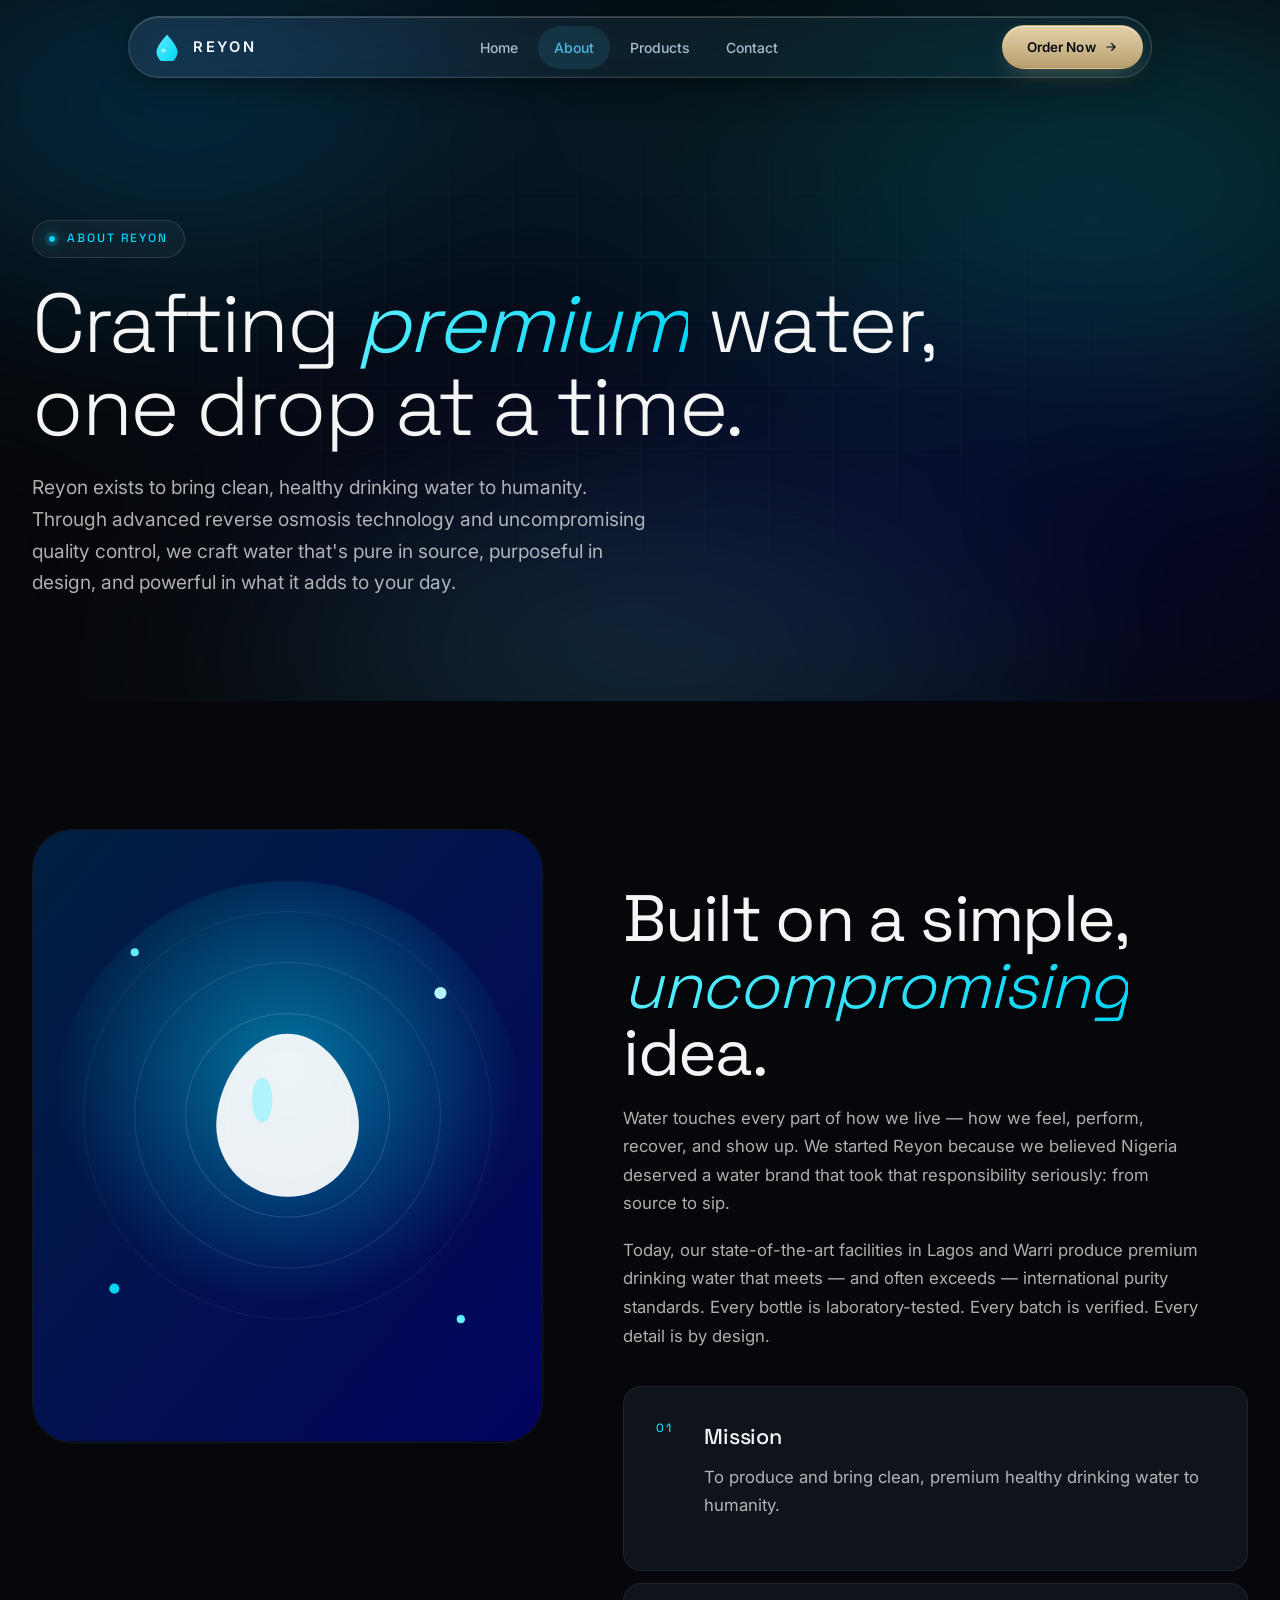
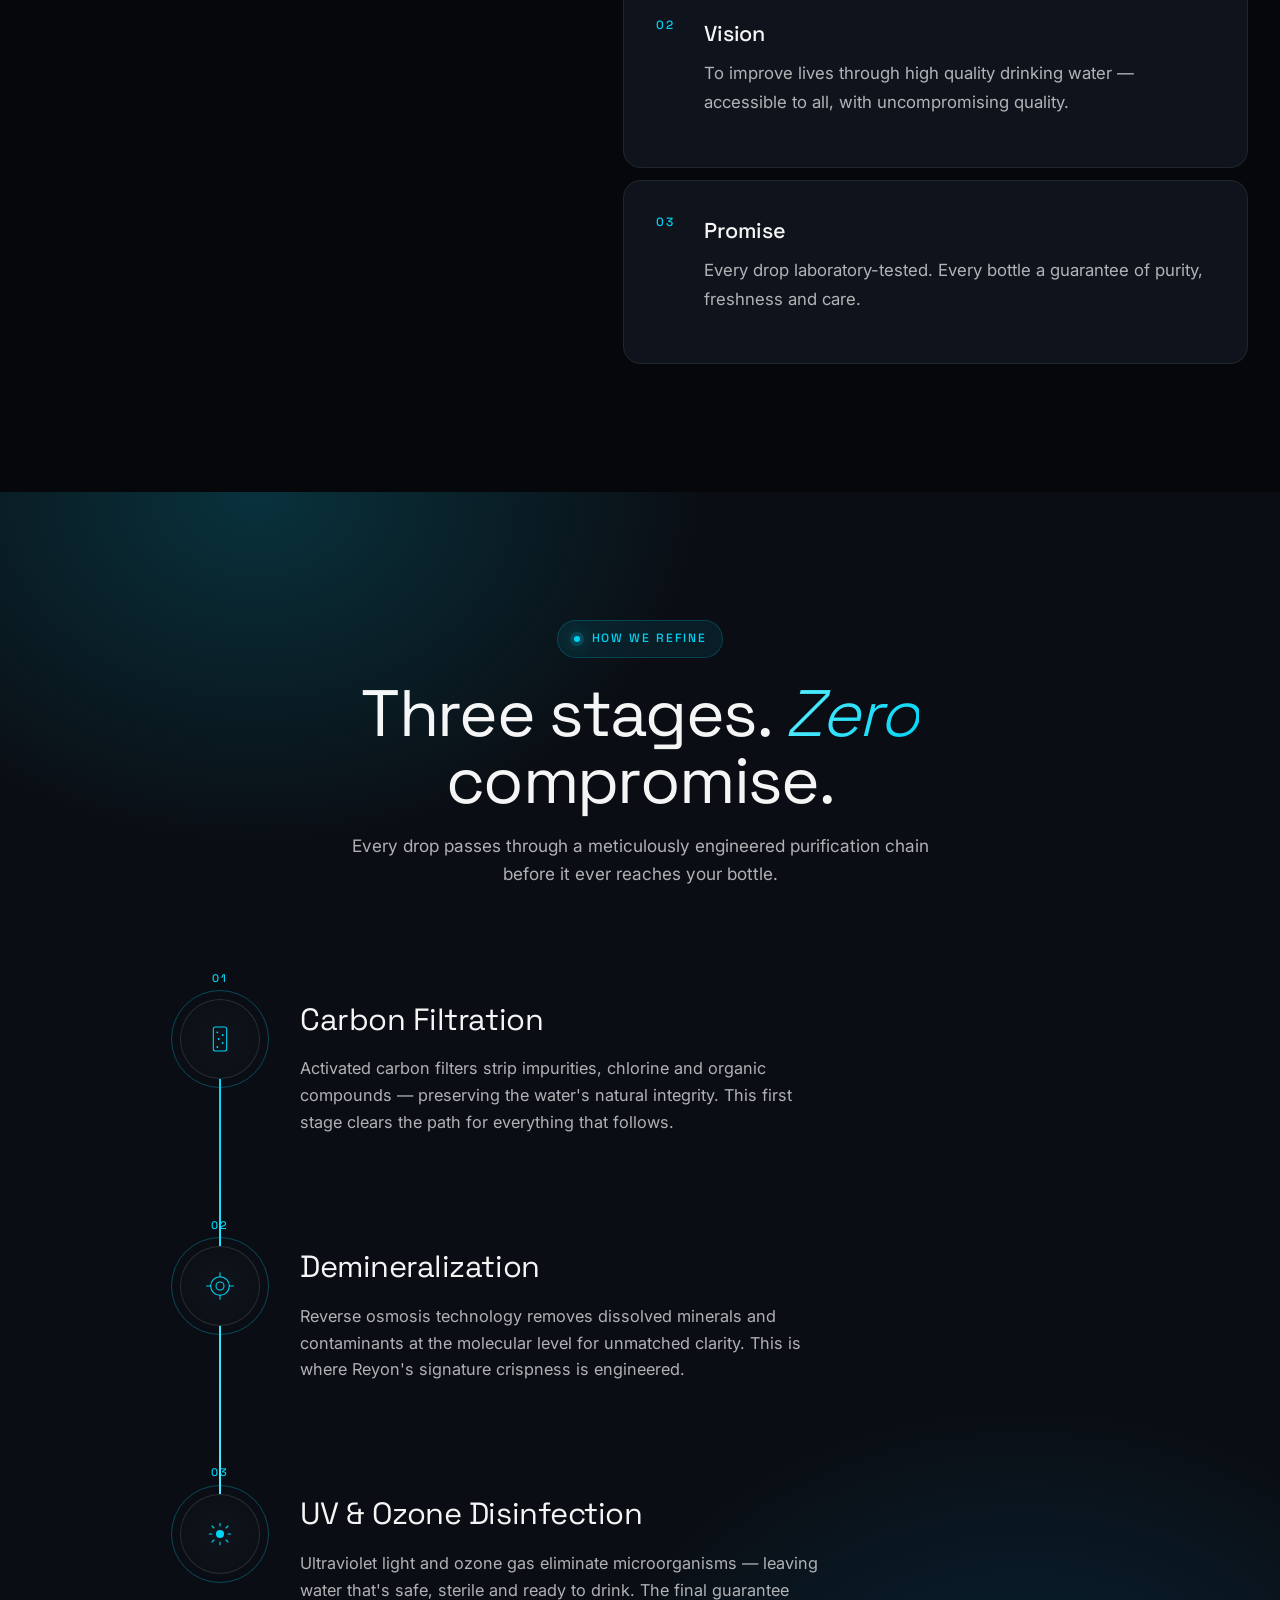
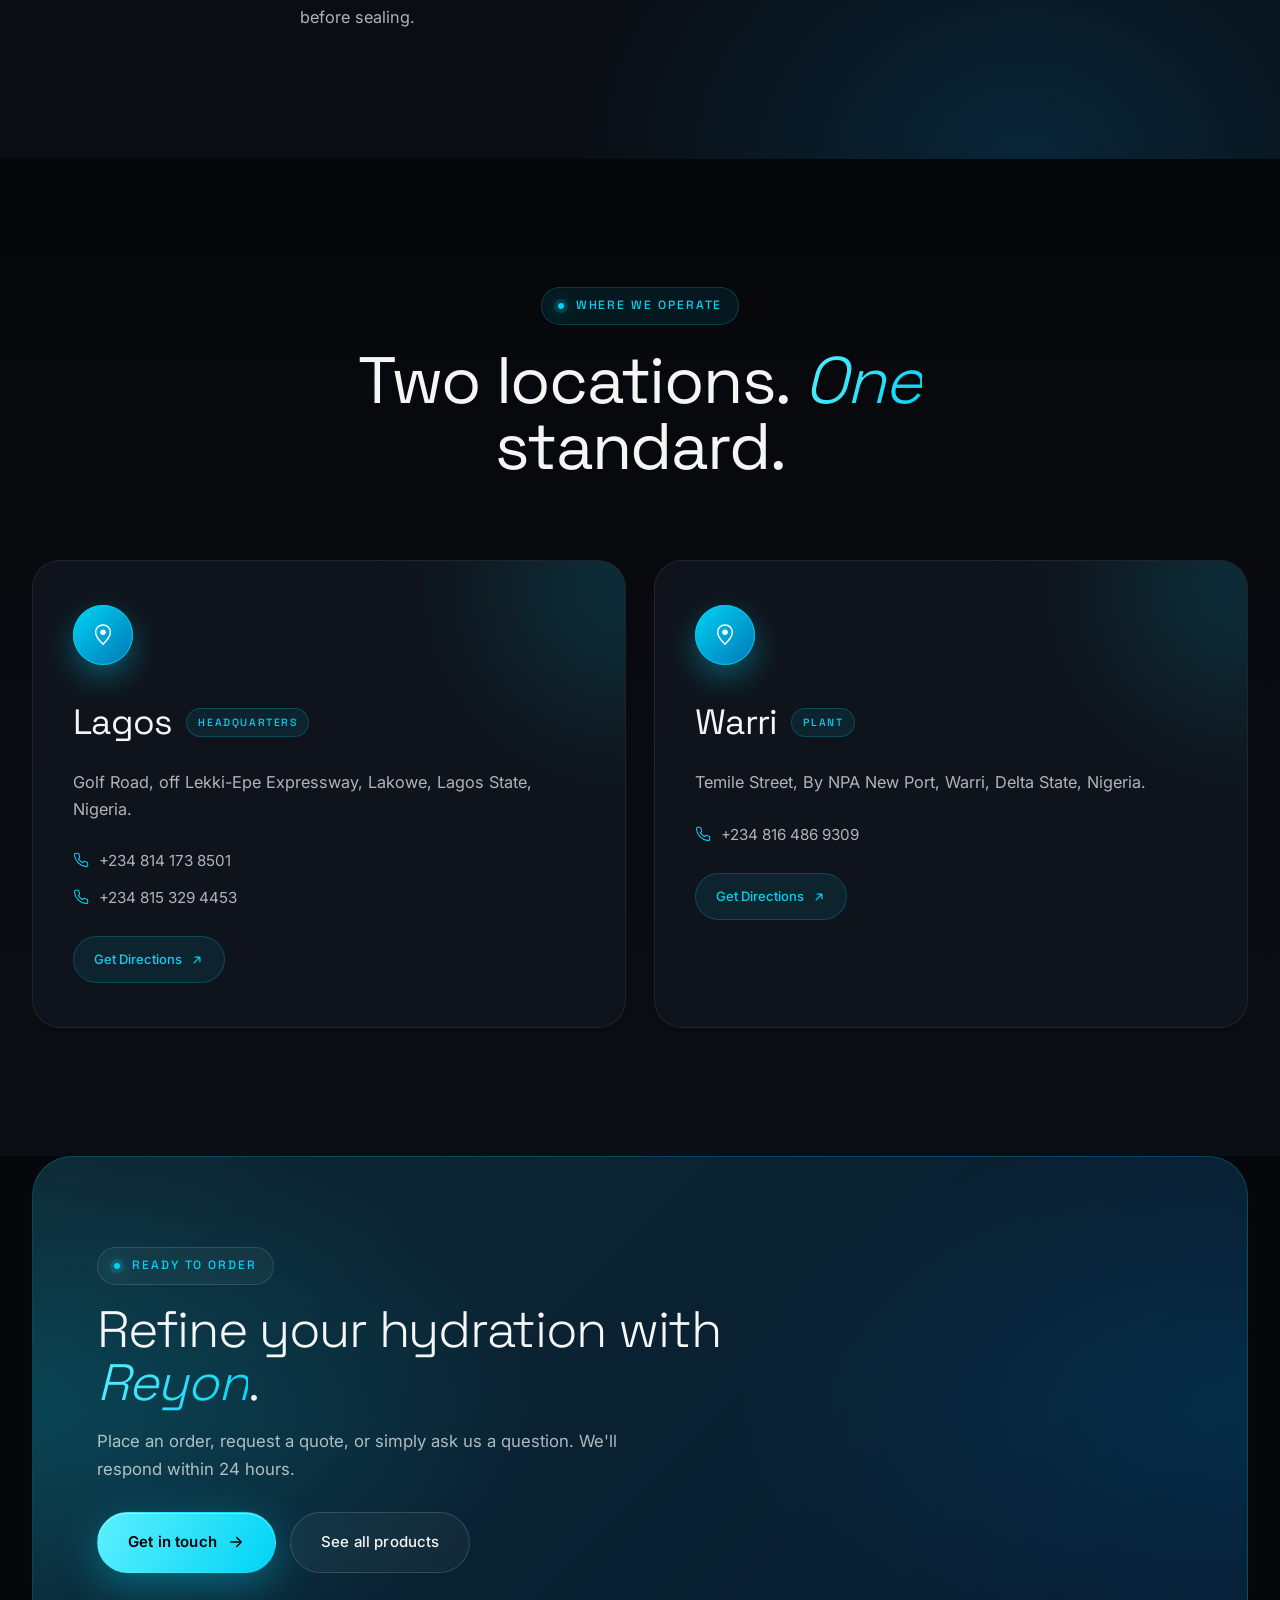
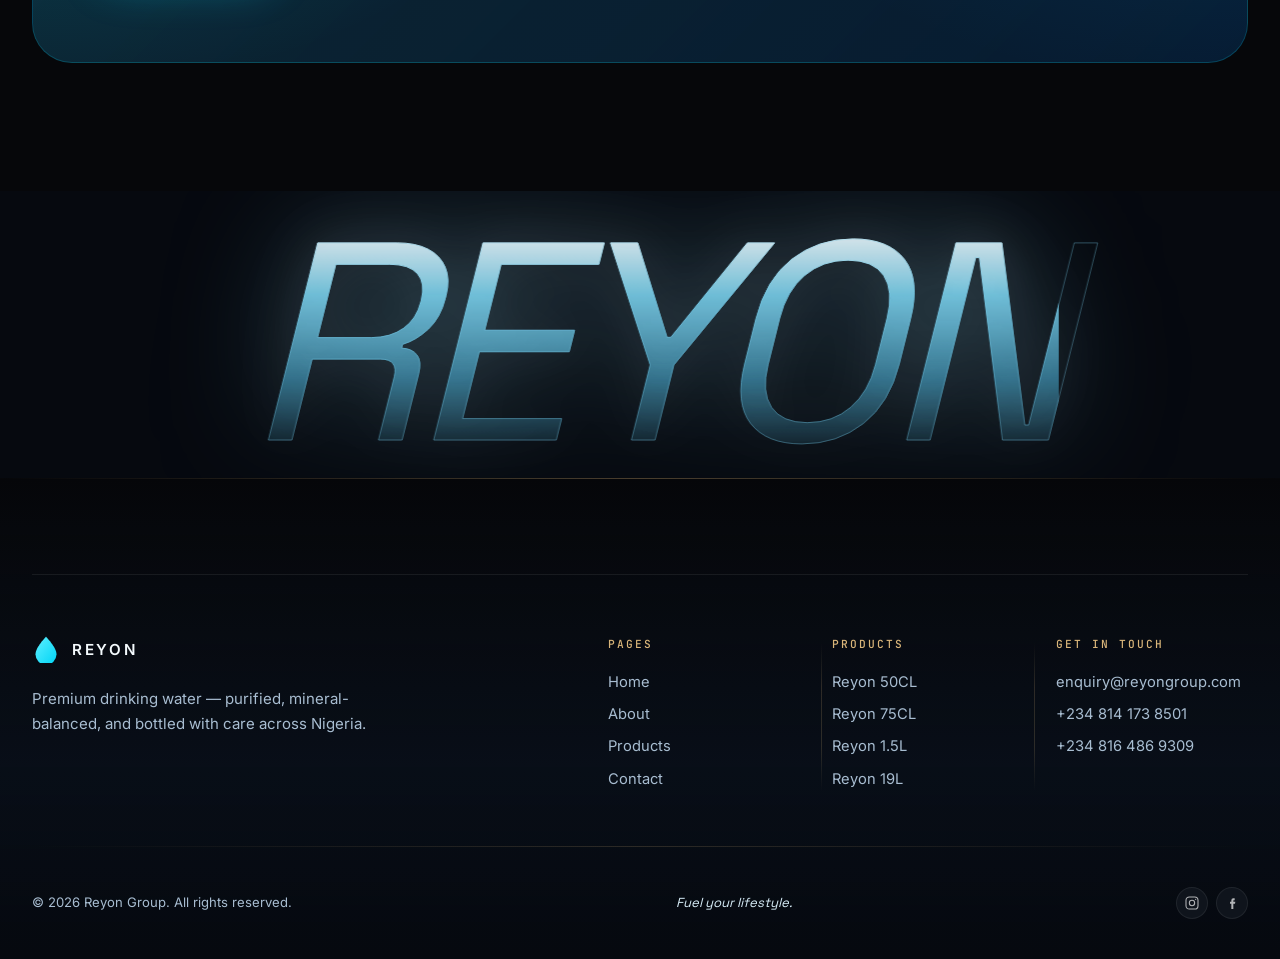
==== about.html @ 4886d0c6 "Polish REYON wordmark glow + faster nav with hover prefetch REYON wordmark - Switched to Instrument " ====
<!DOCTYPE html>
<html lang="en">
<head>
  <meta charset="UTF-8" />
  <meta name="viewport" content="width=device-width, initial-scale=1.0, viewport-fit=cover" />
  <meta name="theme-color" content="#06070A" />
  <meta name="color-scheme" content="dark" />
  <meta name="description" content="About Reyon Group — our story, mission, vision, and the three-stage purification process behind every bottle." />

  <title>About — Reyon</title>

  <link rel="icon" type="image/svg+xml" href="assets/images/favicon.svg" />
  <link rel="preconnect" href="https://fonts.googleapis.com" />
  <link rel="preconnect" href="https://fonts.gstatic.com" crossorigin />
  <link rel="stylesheet" href="https://fonts.googleapis.com/css2?family=Instrument+Serif:ital@0;1&family=Inter:wght@400;500;600&family=JetBrains+Mono:wght@500&family=Space+Grotesk:wght@300;400;500;600;700&display=swap" />
  <link rel="stylesheet" href="assets/css/tokens.css" />
  <link rel="stylesheet" href="assets/css/style.css" />
</head>
<body data-page="about">

  <div class="loader" id="loader" aria-hidden="true">
    <svg class="loader__logo" viewBox="0 0 80 100" width="60" height="80">
      <defs>
        <linearGradient id="loaderG" x1="0" y1="0" x2="0" y2="1"><stop offset="0%" stop-color="#5DEFFF"/><stop offset="100%" stop-color="#00D4F5"/></linearGradient>
        <clipPath id="loaderClip"><path d="M40 4C40 4 6 42 6 65a34 34 0 0 0 68 0C74 42 40 4 40 4Z"/></clipPath>
      </defs>
      <path d="M40 4C40 4 6 42 6 65a34 34 0 0 0 68 0C74 42 40 4 40 4Z" fill="none" stroke="rgba(255,255,255,.18)" stroke-width="1.5"/>
      <g clip-path="url(#loaderClip)"><rect class="loader__fill" x="0" y="100" width="80" height="100" fill="url(#loaderG)"/></g>
    </svg>
  </div>

  <div class="cursor" id="cursor" aria-hidden="true">
    <div class="cursor__dot"></div>
    <div class="cursor__ring"></div>
  </div>

  <div class="progress-bar" id="progressBar" aria-hidden="true"></div>

  <header class="nav" id="nav">
    <div class="nav__inner container">
      <a href="index.html" class="nav__brand magnetic" aria-label="Reyon home">
        <span class="nav__logo" aria-hidden="true">
          <svg viewBox="0 0 32 32" width="28" height="28">
            <defs><linearGradient id="logoG" x1="0" y1="0" x2="1" y2="1"><stop offset="0%" stop-color="#5DEFFF"/><stop offset="100%" stop-color="#00D4F5"/></linearGradient></defs>
            <path d="M16 2C16 2 4 14 4 22a12 12 0 0 0 24 0C28 14 16 2 16 2Z" fill="url(#logoG)"/>
            <circle cx="12" cy="20" r="2.4" fill="rgba(255,255,255,.55)"/>
          </svg>
        </span>
        <span class="nav__name">REYON</span>
      </a>
      <nav class="nav__menu" id="navMenu" aria-label="Primary">
        <a href="index.html" class="nav__link" data-cursor="link">Home</a>
        <a href="about.html" class="nav__link is-active" data-cursor="link">About</a>
        <a href="products.html" class="nav__link" data-cursor="link">Products</a>
        <a href="contact.html" class="nav__link" data-cursor="link">Contact</a>
      </nav>
      <a href="contact.html" class="btn btn--primary btn--sm nav__cta magnetic ripple" data-cursor="link">
        <span>Order Now</span>
        <svg viewBox="0 0 24 24" width="14" height="14"><path d="M5 12h14M13 6l6 6-6 6" stroke="currentColor" stroke-width="2" fill="none" stroke-linecap="round" stroke-linejoin="round"/></svg>
      </a>
      <button class="nav__toggle" id="navToggle" aria-label="Open menu" aria-expanded="false" aria-controls="navMenu">
        <span></span><span></span>
      </button>
    </div>
  </header>

  <main>

    <!-- Page hero -->
    <section class="page-hero">
      <div class="page-hero__bg" aria-hidden="true">
        <div class="hero__mesh"></div>
        <div class="hero__grid"></div>
      </div>
      <div class="container">
        <span class="eyebrow eyebrow--light reveal" data-reveal>
          <span class="eyebrow__dot"></span>
          About Reyon
        </span>
        <h1 class="page-hero__title reveal" data-reveal data-reveal-delay="100">
          Crafting <em>premium</em> water,<br />one drop at a time.
        </h1>
        <p class="page-hero__lede reveal" data-reveal data-reveal-delay="200">
          Reyon exists to bring clean, healthy drinking water to humanity. Through advanced
          reverse osmosis technology and uncompromising quality control, we craft water that's
          pure in source, purposeful in design, and powerful in what it adds to your day.
        </p>
      </div>
    </section>

    <!-- Story -->
    <section class="section story">
      <div class="container story__inner">
        <div class="story__media reveal" data-reveal>
          <div class="story__visual">
            <svg viewBox="0 0 500 600" width="100%" height="100%" preserveAspectRatio="xMidYMid slice">
              <defs>
                <linearGradient id="storyBg" x1="0" y1="0" x2="1" y2="1">
                  <stop offset="0%" stop-color="#001F3F"/><stop offset="100%" stop-color="#03045E"/>
                </linearGradient>
                <radialGradient id="storyGlow" cx="0.5" cy="0.4" r="0.5">
                  <stop offset="0%" stop-color="rgba(0,212,245,.5)"/>
                  <stop offset="100%" stop-color="rgba(0,212,245,0)"/>
                </radialGradient>
              </defs>
              <rect width="500" height="600" fill="url(#storyBg)"/>
              <circle cx="250" cy="280" r="230" fill="url(#storyGlow)"/>
              <!-- Concentric rings -->
              <circle cx="250" cy="280" r="60" fill="none" stroke="rgba(255,255,255,.18)" stroke-width="1"/>
              <circle cx="250" cy="280" r="100" fill="none" stroke="rgba(255,255,255,.14)" stroke-width="1"/>
              <circle cx="250" cy="280" r="150" fill="none" stroke="rgba(255,255,255,.10)" stroke-width="1"/>
              <circle cx="250" cy="280" r="200" fill="none" stroke="rgba(255,255,255,.06)" stroke-width="1"/>
              <!-- Central drop -->
              <path d="M250 200 C 290 200, 320 250, 320 290 A 70 70 0 1 1 180 290 C 180 250, 210 200, 250 200 Z" fill="rgba(255,255,255,.92)"/>
              <ellipse cx="225" cy="265" rx="10" ry="22" fill="#5DEFFF" opacity=".4"/>
              <!-- Floating drops -->
              <circle cx="100" cy="120" r="4" fill="#5DEFFF"/>
              <circle cx="400" cy="160" r="6" fill="#B5F2FA"/>
              <circle cx="80" cy="450" r="5" fill="#00D4F5"/>
              <circle cx="420" cy="480" r="4" fill="#5DEFFF"/>
            </svg>
          </div>
        </div>
        <div class="story__content">
          <span class="eyebrow reveal" data-reveal>
            <span class="eyebrow__dot"></span>
            Our Story
          </span>
          <h2 class="section__title reveal" data-reveal>
            Built on a simple, <em>uncompromising</em> idea.
          </h2>
          <p class="reveal" data-reveal data-reveal-delay="100">
            Water touches every part of how we live — how we feel, perform, recover, and show up.
            We started Reyon because we believed Nigeria deserved a water brand that took that
            responsibility seriously: from source to sip.
          </p>
          <p class="reveal" data-reveal data-reveal-delay="200">
            Today, our state-of-the-art facilities in Lagos and Warri produce premium drinking water
            that meets — and often exceeds — international purity standards. Every bottle is
            laboratory-tested. Every batch is verified. Every detail is by design.
          </p>
          <div class="story__pillars">
            <article class="pillar reveal" data-reveal data-reveal-delay="100">
              <span class="pillar__num">01</span>
              <h3>Mission</h3>
              <p>To produce and bring clean, premium healthy drinking water to humanity.</p>
            </article>
            <article class="pillar reveal" data-reveal data-reveal-delay="200">
              <span class="pillar__num">02</span>
              <h3>Vision</h3>
              <p>To improve lives through high quality drinking water — accessible to all, with uncompromising quality.</p>
            </article>
            <article class="pillar reveal" data-reveal data-reveal-delay="300">
              <span class="pillar__num">03</span>
              <h3>Promise</h3>
              <p>Every drop laboratory-tested. Every bottle a guarantee of purity, freshness and care.</p>
            </article>
          </div>
        </div>
      </div>
    </section>

    <!-- Process -->
    <section class="section process" id="process">
      <div class="process__bg" aria-hidden="true"></div>
      <div class="container">
        <div class="section__head">
          <span class="eyebrow reveal" data-reveal>
            <span class="eyebrow__dot"></span>
            How We Refine
          </span>
          <h2 class="section__title reveal" data-reveal>
            Three stages. <em>Zero</em> compromise.
          </h2>
          <p class="section__lede reveal" data-reveal data-reveal-delay="150">
            Every drop passes through a meticulously engineered purification chain
            before it ever reaches your bottle.
          </p>
        </div>

        <div class="process__timeline" id="processTimeline">
          <div class="process__rail"><span class="process__rail-fill" id="processRailFill"></span></div>

          <article class="step reveal" data-reveal>
            <div class="step__node">
              <span class="step__num">01</span>
              <div class="step__icon">
                <svg viewBox="0 0 48 48" width="32" height="32"><rect x="14" y="6" width="20" height="36" rx="3" fill="none" stroke="currentColor" stroke-width="1.6"/><circle cx="20" cy="14" r="1.4" fill="currentColor"/><circle cx="28" cy="18" r="1.4" fill="currentColor"/><circle cx="22" cy="24" r="1.4" fill="currentColor"/><circle cx="28" cy="30" r="1.4" fill="currentColor"/><circle cx="20" cy="36" r="1.4" fill="currentColor"/></svg>
              </div>
            </div>
            <div class="step__content">
              <h3>Carbon Filtration</h3>
              <p>Activated carbon filters strip impurities, chlorine and organic compounds — preserving the water's natural integrity. This first stage clears the path for everything that follows.</p>
            </div>
          </article>

          <article class="step reveal" data-reveal data-reveal-delay="200">
            <div class="step__node">
              <span class="step__num">02</span>
              <div class="step__icon">
                <svg viewBox="0 0 48 48" width="32" height="32"><circle cx="24" cy="24" r="14" fill="none" stroke="currentColor" stroke-width="1.6"/><circle cx="24" cy="24" r="6" fill="none" stroke="currentColor" stroke-width="1.6"/><path d="M24 4v6M24 38v6M4 24h6M38 24h6" stroke="currentColor" stroke-width="1.6" stroke-linecap="round"/></svg>
              </div>
            </div>
            <div class="step__content">
              <h3>Demineralization</h3>
              <p>Reverse osmosis technology removes dissolved minerals and contaminants at the molecular level for unmatched clarity. This is where Reyon's signature crispness is engineered.</p>
            </div>
          </article>

          <article class="step reveal" data-reveal data-reveal-delay="400">
            <div class="step__node">
              <span class="step__num">03</span>
              <div class="step__icon">
                <svg viewBox="0 0 48 48" width="32" height="32"><circle cx="24" cy="24" r="6" fill="currentColor"/><path d="M24 8v4M24 36v4M8 24h4M36 24h4M12 12l3 3M33 33l3 3M12 36l3-3M33 15l3-3" stroke="currentColor" stroke-width="1.6" stroke-linecap="round"/></svg>
              </div>
            </div>
            <div class="step__content">
              <h3>UV &amp; Ozone Disinfection</h3>
              <p>Ultraviolet light and ozone gas eliminate microorganisms — leaving water that's safe, sterile and ready to drink. The final guarantee before sealing.</p>
            </div>
          </article>
        </div>
      </div>
    </section>

    <!-- Locations -->
    <section class="section locations" id="locations">
      <div class="container">
        <div class="section__head">
          <span class="eyebrow reveal" data-reveal>
            <span class="eyebrow__dot"></span>
            Where We Operate
          </span>
          <h2 class="section__title reveal" data-reveal>
            Two locations. <em>One</em> standard.
          </h2>
        </div>
        <div class="locations__grid">
          <article class="location reveal" data-reveal>
            <div class="location__marker">
              <div class="location__pulse"></div>
              <div class="location__pulse"></div>
              <svg viewBox="0 0 24 24" width="22" height="22"><path d="M12 22s8-7.5 8-13a8 8 0 1 0-16 0c0 5.5 8 13 8 13Z" fill="none" stroke="currentColor" stroke-width="1.6"/><circle cx="12" cy="9" r="3" fill="currentColor"/></svg>
            </div>
            <div class="location__head">
              <h3>Lagos</h3>
              <span class="location__badge">Headquarters</span>
            </div>
            <p class="location__address">Golf Road, off Lekki-Epe Expressway, Lakowe, Lagos State, Nigeria.</p>
            <div class="location__contact">
              <a href="tel:+2348141738501" class="location__row" data-cursor="link">
                <svg viewBox="0 0 24 24" width="16" height="16"><path d="M22 16.92v3a2 2 0 0 1-2.18 2A19.79 19.79 0 0 1 2.08 4.18 2 2 0 0 1 4.07 2h3a2 2 0 0 1 2 1.72c.13.96.37 1.9.7 2.81a2 2 0 0 1-.45 2.11L8 9.91a16 16 0 0 0 6 6l1.27-1.27a2 2 0 0 1 2.11-.45c.91.33 1.85.57 2.81.7A2 2 0 0 1 22 16.92Z" fill="none" stroke="currentColor" stroke-width="1.6" stroke-linejoin="round"/></svg>
                +234 814 173 8501
              </a>
              <a href="tel:+2348153294453" class="location__row" data-cursor="link">
                <svg viewBox="0 0 24 24" width="16" height="16"><path d="M22 16.92v3a2 2 0 0 1-2.18 2A19.79 19.79 0 0 1 2.08 4.18 2 2 0 0 1 4.07 2h3a2 2 0 0 1 2 1.72c.13.96.37 1.9.7 2.81a2 2 0 0 1-.45 2.11L8 9.91a16 16 0 0 0 6 6l1.27-1.27a2 2 0 0 1 2.11-.45c.91.33 1.85.57 2.81.7A2 2 0 0 1 22 16.92Z" fill="none" stroke="currentColor" stroke-width="1.6" stroke-linejoin="round"/></svg>
                +234 815 329 4453
              </a>
              <a href="https://www.google.com/maps/search/?api=1&query=Golf+Road+Lakowe+Lagos" target="_blank" rel="noopener noreferrer" class="location__btn ripple magnetic" data-cursor="link">
                Get Directions
                <svg viewBox="0 0 24 24" width="14" height="14"><path d="M7 17L17 7M9 7h8v8" stroke="currentColor" stroke-width="2" fill="none" stroke-linecap="round" stroke-linejoin="round"/></svg>
              </a>
            </div>
          </article>

          <article class="location reveal" data-reveal data-reveal-delay="200">
            <div class="location__marker">
              <div class="location__pulse"></div>
              <div class="location__pulse"></div>
              <svg viewBox="0 0 24 24" width="22" height="22"><path d="M12 22s8-7.5 8-13a8 8 0 1 0-16 0c0 5.5 8 13 8 13Z" fill="none" stroke="currentColor" stroke-width="1.6"/><circle cx="12" cy="9" r="3" fill="currentColor"/></svg>
            </div>
            <div class="location__head">
              <h3>Warri</h3>
              <span class="location__badge">Plant</span>
            </div>
            <p class="location__address">Temile Street, By NPA New Port, Warri, Delta State, Nigeria.</p>
            <div class="location__contact">
              <a href="tel:+2348164869309" class="location__row" data-cursor="link">
                <svg viewBox="0 0 24 24" width="16" height="16"><path d="M22 16.92v3a2 2 0 0 1-2.18 2A19.79 19.79 0 0 1 2.08 4.18 2 2 0 0 1 4.07 2h3a2 2 0 0 1 2 1.72c.13.96.37 1.9.7 2.81a2 2 0 0 1-.45 2.11L8 9.91a16 16 0 0 0 6 6l1.27-1.27a2 2 0 0 1 2.11-.45c.91.33 1.85.57 2.81.7A2 2 0 0 1 22 16.92Z" fill="none" stroke="currentColor" stroke-width="1.6" stroke-linejoin="round"/></svg>
                +234 816 486 9309
              </a>
              <a href="https://www.google.com/maps/search/?api=1&query=Temile+Street+New+Port+Warri" target="_blank" rel="noopener noreferrer" class="location__btn ripple magnetic" data-cursor="link">
                Get Directions
                <svg viewBox="0 0 24 24" width="14" height="14"><path d="M7 17L17 7M9 7h8v8" stroke="currentColor" stroke-width="2" fill="none" stroke-linecap="round" stroke-linejoin="round"/></svg>
              </a>
            </div>
          </article>
        </div>
      </div>
    </section>

    <!-- CTA -->
    <section class="section cta-banner">
      <div class="container">
        <div class="cta-banner__inner reveal" data-reveal>
          <div class="cta-banner__bg" aria-hidden="true"></div>
          <div class="cta-banner__content">
            <span class="eyebrow eyebrow--light"><span class="eyebrow__dot"></span>Ready to Order</span>
            <h2 class="cta-banner__title">Refine your hydration with <em>Reyon</em>.</h2>
            <p class="cta-banner__lede">Place an order, request a quote, or simply ask us a question. We'll respond within 24 hours.</p>
            <div class="cta-banner__actions">
              <a href="contact.html" class="btn btn--primary btn--lg ripple magnetic" data-cursor="link">
                <span>Get in touch</span>
                <svg viewBox="0 0 24 24" width="18" height="18"><path d="M5 12h14M13 6l6 6-6 6" stroke="currentColor" stroke-width="2" fill="none" stroke-linecap="round" stroke-linejoin="round"/></svg>
              </a>
              <a href="products.html" class="btn btn--ghost btn--lg ripple magnetic" data-cursor="link">
                <span>See all products</span>
              </a>
            </div>
          </div>
        </div>
      </div>
    </section>
    <!-- ============ MASSIVE LOGOTYPE ============ -->
    <section class="logotype" aria-hidden="true">
      <div class="logotype__inner">
        <span class="logotype__text" data-parallax="0.5">REYON</span>
      </div>
    </section>
  </main>

  <footer class="footer footer--liquid">
    <div class="container">
      <div class="footer__top">
        <div class="footer__brand">
          <div class="footer__logo">
            <svg viewBox="0 0 32 32" width="28" height="28" aria-hidden="true">
              <defs><linearGradient id="footG" x1="0" y1="0" x2="1" y2="1"><stop offset="0%" stop-color="#5DEFFF"/><stop offset="100%" stop-color="#00D4F5"/></linearGradient></defs>
              <path d="M16 2C16 2 4 14 4 22a12 12 0 0 0 24 0C28 14 16 2 16 2Z" fill="url(#footG)"/>
            </svg>
            <span>REYON</span>
          </div>
          <p>Premium drinking water — purified, mineral-balanced, and bottled with care across Nigeria.</p>
        </div>
        <div class="footer__nav">
          <div class="footer__col">
            <h5>Pages</h5>
            <a href="index.html" data-cursor="link">Home</a>
            <a href="about.html" data-cursor="link">About</a>
            <a href="products.html" data-cursor="link">Products</a>
            <a href="contact.html" data-cursor="link">Contact</a>
          </div>
          <div class="footer__col">
            <h5>Products</h5>
            <a href="products.html#reyon-50cl" data-cursor="link">Reyon 50CL</a>
            <a href="products.html#reyon-75cl" data-cursor="link">Reyon 75CL</a>
            <a href="products.html#reyon-1-5l" data-cursor="link">Reyon 1.5L</a>
            <a href="products.html#reyon-19l" data-cursor="link">Reyon 19L</a>
          </div>
          <div class="footer__col">
            <h5>Get in touch</h5>
            <a href="mailto:enquiry@reyongroup.com" data-cursor="link">enquiry@reyongroup.com</a>
            <a href="tel:+2348141738501" data-cursor="link">+234 814 173 8501</a>
            <a href="tel:+2348164869309" data-cursor="link">+234 816 486 9309</a>
          </div>
        </div>
      </div>
      <div class="footer__bottom">
        <p>&copy; <span id="year">2026</span> Reyon Group. All rights reserved.</p>
        <p class="footer__credit">Fuel your lifestyle.</p>
        <div class="footer__social">
          <a href="https://instagram.com/reyonwater" target="_blank" rel="noopener noreferrer" aria-label="Instagram" data-cursor="link"><svg viewBox="0 0 24 24" width="16" height="16"><rect x="3" y="3" width="18" height="18" rx="5" fill="none" stroke="currentColor" stroke-width="1.6"/><circle cx="12" cy="12" r="4" fill="none" stroke="currentColor" stroke-width="1.6"/><circle cx="17.5" cy="6.5" r=".9" fill="currentColor"/></svg></a>
          <a href="https://facebook.com/reyonwater" target="_blank" rel="noopener noreferrer" aria-label="Facebook" data-cursor="link"><svg viewBox="0 0 24 24" width="16" height="16"><path d="M14 8h2V5h-2a3 3 0 0 0-3 3v2H9v3h2v8h3v-8h2.5l.5-3H14V8.5c0-.3.2-.5.5-.5z" fill="currentColor"/></svg></a>
        </div>
      </div>
    </div>
  </footer>

  <button class="back-to-top ripple magnetic" id="backToTop" aria-label="Back to top" data-cursor="link">
    <svg viewBox="0 0 24 24" width="16" height="16"><path d="M12 19V5M5 12l7-7 7 7" stroke="currentColor" stroke-width="2" fill="none" stroke-linecap="round" stroke-linejoin="round"/></svg>
  </button>

  <script src="assets/js/main.js" defer></script>
  <script src="assets/js/liquid.js" defer></script>
</body>
</html>
---- assets/css/tokens.css ----
/* =========================================================
   REYON · LIQUID PREMIUM — Design Tokens
   ========================================================= */

:root {
  /* ---------- COLOR ---------- */
  --ink:           #06090F;
  --midnight:      #0B1626;
  --abyss:         #11243D;
  --glacier:       #4FB8E0;
  --aqua-glow:     #7FD8F5;
  --mist:          #D6ECF7;
  --champagne:     #D9B57A;
  --champagne-soft:#F0DCB3;
  --ice:           #F4FAFD;
  --mist-text:     #A8BDD1;
  --glass-border:  rgba(255, 255, 255, 0.14);
  --glass-fill:    rgba(255, 255, 255, 0.06);

  /* Convenience text aliases */
  --text:          var(--ice);
  --text-soft:     var(--mist);
  --text-muted:    var(--mist-text);

  /* ---------- TYPOGRAPHY ---------- */
  --font-display: 'Instrument Serif', Georgia, 'Times New Roman', serif;
  --font-body:    'Inter', -apple-system, BlinkMacSystemFont, 'Segoe UI', Roboto, sans-serif;
  --font-mono:    'JetBrains Mono', ui-monospace, 'Cascadia Mono', Menlo, Consolas, monospace;

  /* Fluid scale (clamp) */
  --type-display: clamp(3.5rem, 8vw, 7rem);
  --type-h1:      clamp(2.5rem, 5vw, 4.5rem);
  --type-h2:      clamp(2rem,  4vw, 3.5rem);
  --type-h3:      clamp(1.5rem, 2.5vw, 2rem);
  --type-h4:      clamp(1.2rem, 1.8vw, 1.5rem);
  --type-body:    clamp(1rem, 1.05vw + 0.2rem, 1.125rem);
  --type-small:   0.875rem;
  --type-mono-stat: clamp(2.4rem, 5vw, 4rem);

  /* Tracking / leading */
  --lead-tight:  1.05;
  --lead-snug:   1.25;
  --lead-normal: 1.55;
  --lead-loose:  1.75;
  --tracking-tight:  -0.025em;
  --tracking-normal: 0;
  --tracking-wide:    0.06em;
  --tracking-mono:    0.02em;

  /* ---------- SPACING (4 / 8 / 12 / 16 / 24 / 32 / 48 / 64 / 96 / 128 / 192) ---------- */
  --space-4:    4px;
  --space-8:    8px;
  --space-12:  12px;
  --space-16:  16px;
  --space-24:  24px;
  --space-32:  32px;
  --space-48:  48px;
  --space-64:  64px;
  --space-96:  96px;
  --space-128:128px;
  --space-192:192px;

  /* ---------- RADII ---------- */
  --radius-1:    12px;
  --radius-2:    16px;
  --radius-3:    24px;
  --radius-pill: 999px;

  /* ---------- MOTION ---------- */
  --ease-out:  cubic-bezier(0.22, 1, 0.36, 1);
  --ease-in:   cubic-bezier(0.6, 0, 0.85, 0.4);
  --ease-soft: cubic-bezier(0.4, 0, 0.2, 1);
  --t-fast:   220ms;
  --t-base:   400ms;
  --t-slow:   700ms;
  --t-ripple: 700ms;

  /* ---------- ELEVATION ---------- */
  /* Glass (per brief): outer drop + dual inset highlights */
  --shadow-glass:
    0 8px 32px rgba(0, 0, 0, 0.35),
    inset 0 1px 0 rgba(255, 255, 255, 0.18),
    inset 0 -1px 0 rgba(255, 255, 255, 0.04);
  --shadow-glass-lift:
    0 16px 48px rgba(0, 0, 0, 0.5),
    inset 0 1px 0 rgba(255, 255, 255, 0.28),
    inset 0 -1px 0 rgba(255, 255, 255, 0.05);

  /* Color glows — used on hover */
  --shadow-glacier-glow:   0 18px 50px -12px rgba(79, 184, 224, 0.42);
  --shadow-champagne-glow: 0 18px 50px -12px rgba(217, 181, 122, 0.45);
  --shadow-aqua-pulse:     0 0 0 1px rgba(127, 216, 245, 0.35);

  /* ---------- LAYOUT ---------- */
  --container:  1280px;
  --gutter:     var(--space-32);

  /* ---------- Z-INDEX ---------- */
  --z-bg:        -1;
  --z-content:    1;
  --z-overlay:   10;
  --z-nav:       50;
  --z-cursor:    90;
  --z-modal:    100;
}
---- assets/css/style.css ----
/* =========================================================
   REYON — v2 · Dark Premium
   Space Grotesk + Inter · scroll-driven motion · cyan glow
   ========================================================= */

:root {
  /* Colour system */
  --black:    #000000;
  --night:    #06070A;
  --void:     #0A0E14;
  --surface:  #0F141C;
  --elevated: #161B26;
  --line:     rgba(255, 255, 255, 0.07);
  --line-2:   rgba(255, 255, 255, 0.12);

  --primary:  #00D4F5;
  --bright:   #5DEFFF;
  --pale:     #B5F2FA;
  --deep:     #0077B6;
  --ink-deep: #03045E;

  --text:        rgba(255, 255, 255, 0.96);
  --text-soft:   rgba(255, 255, 255, 0.68);
  --text-muted:  rgba(255, 255, 255, 0.42);

  /* Type */
  --font-sans:    'Inter', -apple-system, BlinkMacSystemFont, 'Segoe UI', Roboto, sans-serif;
  --font-display: 'Space Grotesk', 'Inter', sans-serif;

  /* Layout */
  --container: 1280px;
  --radius-sm: 10px;
  --radius:    18px;
  --radius-lg: 28px;
  --radius-xl: 40px;

  /* Motion */
  --ease:     cubic-bezier(.2, .7, .25, 1);
  --ease-out: cubic-bezier(.16, 1, .3, 1);
  --ease-in:  cubic-bezier(.4, 0, .8, .3);
  --t-fast: 200ms;
  --t-med:  380ms;
  --t-slow: 720ms;

  /* Shadows / glows */
  --glow-sm:   0 0 0 1px rgba(0, 212, 245, 0.18), 0 8px 30px rgba(0, 212, 245, 0.10);
  --glow:      0 0 0 1px rgba(0, 212, 245, 0.25), 0 16px 50px rgba(0, 212, 245, 0.18);
  --glow-lg:   0 0 0 1px rgba(0, 212, 245, 0.32), 0 30px 80px rgba(0, 212, 245, 0.30);
  --shadow-deep: 0 30px 80px rgba(0, 0, 0, 0.5);
}

/* ---------------- Reset ---------------- */
*, *::before, *::after { box-sizing: border-box; }
html { scroll-behavior: smooth; -webkit-text-size-adjust: 100%; }
html, body { background: var(--night); }
body {
  margin: 0;
  font-family: var(--font-sans);
  font-size: clamp(15px, 1vw + .35rem, 16.5px);
  font-weight: 400;
  line-height: 1.65;
  color: var(--text);
  -webkit-font-smoothing: antialiased;
  -moz-osx-font-smoothing: grayscale;
  overflow-x: hidden;
  cursor: none;
}
img, svg { display: block; max-width: 100%; }
a { color: inherit; text-decoration: none; }
button { font-family: inherit; cursor: none; border: 0; background: none; color: inherit; }
input, textarea, select { font-family: inherit; font-size: inherit; color: inherit; }
:focus-visible { outline: 2px solid var(--primary); outline-offset: 3px; border-radius: 4px; }
::selection { background: var(--primary); color: var(--black); }

/* Default cursor falls back to pointer when JS disabled or coarse pointer */
@media (hover: none), (prefers-reduced-motion: reduce) {
  body, button, a { cursor: auto; }
}

/* ---------------- Container ---------------- */
.container {
  width: 100%;
  max-width: var(--container);
  margin: 0 auto;
  padding: 0 32px;
}
.section { padding: clamp(80px, 10vw, 160px) 0; position: relative; }

/* ---------------- Typography ---------------- */
.eyebrow {
  display: inline-flex;
  align-items: center;
  gap: 12px;
  padding: 8px 16px;
  border-radius: 999px;
  background: rgba(0, 212, 245, 0.08);
  border: 1px solid rgba(0, 212, 245, 0.2);
  color: var(--primary);
  font-family: var(--font-display);
  font-size: 12px;
  font-weight: 500;
  letter-spacing: 0.16em;
  text-transform: uppercase;
}
.eyebrow--light {
  background: rgba(255, 255, 255, 0.04);
  border-color: rgba(255, 255, 255, 0.12);
}
.eyebrow__dot {
  width: 6px; height: 6px;
  border-radius: 50%;
  background: var(--primary);
  box-shadow: 0 0 0 4px rgba(0, 212, 245, 0.15), 0 0 16px var(--primary);
  animation: pulse 2.4s var(--ease) infinite;
}
@keyframes pulse {
  0%, 100% { transform: scale(1); }
  50% { transform: scale(1.4); }
}

.section__head {
  text-align: center;
  max-width: 760px;
  margin: 0 auto 80px;
}
.section__title {
  font-family: var(--font-display);
  font-weight: 400;
  font-size: clamp(2.2rem, 4.5vw + 0.5rem, 4.5rem);
  line-height: 1.02;
  letter-spacing: -0.025em;
  margin: 22px 0 18px;
  color: var(--text);
}
.section__title em {
  font-style: italic;
  font-weight: 300;
  background: linear-gradient(120deg, var(--bright), var(--primary));
  -webkit-background-clip: text;
  background-clip: text;
  color: transparent;
}
.section__lede {
  font-size: 1.075rem;
  color: var(--text-soft);
  max-width: 580px;
  margin: 0 auto;
  line-height: 1.65;
}

/* ---------------- Buttons ---------------- */
.btn {
  position: relative;
  display: inline-flex;
  align-items: center;
  justify-content: center;
  gap: 10px;
  padding: 14px 26px;
  border-radius: 999px;
  font-family: var(--font-sans);
  font-weight: 500;
  font-size: 14.5px;
  letter-spacing: 0.01em;
  cursor: none;
  overflow: hidden;
  transition: transform var(--t-med) var(--ease), box-shadow var(--t-med) var(--ease), background var(--t-med) var(--ease), color var(--t-med) var(--ease), border-color var(--t-med) var(--ease);
  isolation: isolate;
  white-space: nowrap;
  border: 1px solid transparent;
}
.btn--sm { padding: 9px 18px; font-size: 13px; }
.btn--lg { padding: 17px 30px; font-size: 15px; }

.btn--primary {
  background: linear-gradient(120deg, var(--bright), var(--primary));
  color: var(--black);
  font-weight: 600;
  box-shadow: 0 12px 40px rgba(0, 212, 245, 0.35), inset 0 1px 0 rgba(255,255,255,.4);
}
.btn--primary::before {
  content: "";
  position: absolute; inset: 0;
  background: linear-gradient(120deg, #FFFFFF, var(--bright));
  opacity: 0;
  transition: opacity var(--t-med) var(--ease);
  z-index: -1;
}
.btn--primary:hover { box-shadow: 0 20px 60px rgba(0, 212, 245, 0.55), inset 0 1px 0 rgba(255,255,255,.4); }
.btn--primary:hover::before { opacity: 1; }

.btn--ghost {
  color: var(--text);
  background: rgba(255, 255, 255, 0.04);
  border-color: rgba(255, 255, 255, 0.14);
  backdrop-filter: blur(10px);
  -webkit-backdrop-filter: blur(10px);
}
.btn--ghost:hover {
  background: rgba(255, 255, 255, 0.08);
  border-color: rgba(0, 212, 245, 0.4);
  color: var(--primary);
}
.btn__play {
  display: inline-flex;
  align-items: center;
  justify-content: center;
  width: 24px; height: 24px;
  border-radius: 50%;
  background: var(--primary);
  color: var(--black);
}

/* Magnetic */
.magnetic { will-change: transform; transition: transform .25s var(--ease); }

/* Ripple */
.ripple { position: relative; isolation: isolate; }
.ripple .ripple-wave {
  position: absolute;
  width: 8px; height: 8px;
  border-radius: 50%;
  background: rgba(255, 255, 255, 0.5);
  transform: scale(0);
  animation: ripple .7s var(--ease-out);
  pointer-events: none;
  z-index: 0;
}
.btn--ghost .ripple-wave,
.product__link .ripple-wave,
.location__btn .ripple-wave,
.social-link .ripple-wave,
.back-to-top .ripple-wave { background: rgba(0, 212, 245, 0.45); }
@keyframes ripple {
  to { transform: scale(60); opacity: 0; }
}

/* ---------------- Loader ---------------- */
.loader {
  position: fixed; inset: 0;
  background: var(--night);
  display: grid; place-items: center;
  z-index: 200;
  transition: opacity 800ms var(--ease), visibility 800ms var(--ease);
}
.loader.is-hidden { opacity: 0; visibility: hidden; }
.loader__logo { animation: dropPulse 2s var(--ease) infinite; }
.loader__fill { animation: waterFill 1.6s var(--ease-out) infinite; }
@keyframes waterFill {
  0%   { transform: translateY(0); }
  100% { transform: translateY(-100px); }
}
@keyframes dropPulse {
  0%, 100% { transform: scale(1); }
  50%      { transform: scale(.95); }
}

/* ---------------- Custom cursor ---------------- */
.cursor {
  position: fixed;
  top: 0; left: 0;
  pointer-events: none;
  z-index: 110;
  mix-blend-mode: difference;
}
.cursor__dot {
  position: absolute;
  width: 8px; height: 8px;
  border-radius: 50%;
  background: #fff;
  transform: translate(-50%, -50%);
  transition: width .25s var(--ease), height .25s var(--ease);
}
.cursor__ring {
  position: absolute;
  width: 36px; height: 36px;
  border: 1.5px solid rgba(255, 255, 255, 0.4);
  border-radius: 50%;
  transform: translate(-50%, -50%);
  transition: width .4s var(--ease), height .4s var(--ease), border-color .3s var(--ease), background .3s var(--ease);
}
.cursor.is-hover .cursor__dot { width: 0; height: 0; }
.cursor.is-hover .cursor__ring { width: 56px; height: 56px; background: rgba(255,255,255,.06); border-color: rgba(255,255,255,.6); }
.cursor.is-down .cursor__ring { width: 28px; height: 28px; }

@media (hover: none), (pointer: coarse) {
  .cursor { display: none; }
}

/* ---------------- Progress bar ---------------- */
.progress-bar {
  position: fixed;
  top: 0; left: 0;
  height: 2px;
  width: 0%;
  background: linear-gradient(90deg, var(--primary), var(--bright));
  box-shadow: 0 0 10px var(--primary);
  z-index: 100;
  transition: width .12s linear;
}

/* ---------------- Section indicator ---------------- */
.section-indicator {
  position: fixed;
  bottom: 28px; left: 32px;
  z-index: 40;
  display: flex;
  align-items: center;
  gap: 12px;
  padding: 10px 16px;
  border-radius: 999px;
  background: rgba(15, 20, 28, 0.7);
  backdrop-filter: blur(20px);
  -webkit-backdrop-filter: blur(20px);
  border: 1px solid var(--line);
  font-family: var(--font-display);
  font-size: 12px;
  letter-spacing: 0.1em;
  text-transform: uppercase;
  color: var(--text-soft);
  opacity: 0;
  transform: translateY(8px);
  transition: opacity var(--t-med) var(--ease), transform var(--t-med) var(--ease);
  pointer-events: none;
}
.section-indicator.is-visible { opacity: 1; transform: translateY(0); }
.section-indicator__num {
  color: var(--primary);
  font-weight: 600;
}

/* ---------------- Navigation ---------------- */
.nav {
  position: fixed;
  top: 18px; left: 0; right: 0;
  z-index: 50;
}
.nav__inner {
  display: flex;
  align-items: center;
  justify-content: space-between;
  gap: 18px;
  padding: 10px 14px 10px 22px;
  border-radius: 999px;
  background: rgba(10, 14, 20, 0.6);
  border: 1px solid var(--line);
  backdrop-filter: saturate(180%) blur(20px);
  -webkit-backdrop-filter: saturate(180%) blur(20px);
  transition: background var(--t-med) var(--ease), border-color var(--t-med) var(--ease), box-shadow var(--t-med) var(--ease);
  max-width: calc(var(--container) - 32px);
  margin: 0 auto;
}
.nav.is-scrolled .nav__inner {
  background: rgba(10, 14, 20, 0.85);
  border-color: var(--line-2);
  box-shadow: 0 12px 40px rgba(0, 0, 0, 0.4);
}
.nav__brand {
  display: inline-flex;
  align-items: center;
  gap: 10px;
  font-family: var(--font-display);
  font-weight: 600;
  font-size: 1.05rem;
  letter-spacing: 0.18em;
  color: var(--text);
}
.nav__menu {
  display: flex;
  gap: 4px;
  align-items: center;
}
.nav__link {
  position: relative;
  padding: 10px 14px;
  font-size: 13.5px;
  font-weight: 400;
  color: var(--text-soft);
  border-radius: 999px;
  transition: color var(--t-fast) var(--ease);
}
.nav__link::before {
  content: "";
  position: absolute;
  left: 14px; right: 14px;
  bottom: 6px;
  height: 1px;
  background: var(--primary);
  transform: scaleX(0);
  transform-origin: left;
  transition: transform var(--t-med) var(--ease);
}
.nav__link:hover { color: var(--text); }
.nav__link:hover::before, .nav__link.is-active::before { transform: scaleX(1); }
.nav__link.is-active { color: var(--primary); }

.nav__toggle {
  display: none;
  flex-direction: column;
  justify-content: center;
  gap: 5px;
  padding: 10px;
}
.nav__toggle span {
  width: 22px; height: 1.5px;
  background: var(--text);
  border-radius: 2px;
  transition: transform var(--t-med) var(--ease), opacity var(--t-fast) var(--ease);
}
.nav.is-open .nav__toggle span:nth-child(1) { transform: translateY(3.5px) rotate(45deg); }
.nav.is-open .nav__toggle span:nth-child(2) { transform: translateY(-3.5px) rotate(-45deg); }

/* ============ HERO ============ */
.hero {
  position: relative;
  min-height: 100vh;
  padding: 160px 0 100px;
  overflow: hidden;
  isolation: isolate;
  background: var(--night);
}
.hero__bg {
  position: absolute; inset: 0;
  z-index: -2;
  pointer-events: none;
}
.hero__mesh {
  position: absolute; inset: -10%;
  background:
    radial-gradient(ellipse 60% 60% at 20% 20%, rgba(0, 119, 182, 0.5), transparent 60%),
    radial-gradient(ellipse 70% 60% at 80% 30%, rgba(0, 212, 245, 0.35), transparent 60%),
    radial-gradient(ellipse 50% 50% at 50% 90%, rgba(93, 239, 255, 0.25), transparent 70%),
    radial-gradient(ellipse 80% 60% at 70% 70%, rgba(3, 4, 94, 0.6), transparent 70%);
  filter: blur(60px);
  animation: meshShift 22s ease-in-out infinite;
}
@keyframes meshShift {
  0%, 100% { transform: translate(0, 0) scale(1); }
  33%      { transform: translate(2%, -2%) scale(1.05); }
  66%      { transform: translate(-2%, 2%) scale(.97); }
}
.hero__grid {
  position: absolute; inset: 0;
  background-image:
    linear-gradient(rgba(255, 255, 255, 0.025) 1px, transparent 1px),
    linear-gradient(90deg, rgba(255, 255, 255, 0.025) 1px, transparent 1px);
  background-size: 64px 64px;
  mask-image: radial-gradient(ellipse 60% 50% at 50% 50%, #000 30%, transparent 80%);
  -webkit-mask-image: radial-gradient(ellipse 60% 50% at 50% 50%, #000 30%, transparent 80%);
  opacity: .8;
}
.hero__particles {
  position: absolute; inset: 0;
  overflow: hidden;
}
.particle {
  position: absolute;
  border-radius: 50%;
  background: var(--bright);
  box-shadow: 0 0 6px var(--bright);
  opacity: 0;
  animation: particleFloat linear infinite;
}
@keyframes particleFloat {
  0%   { transform: translateY(110vh) translateX(0); opacity: 0; }
  10%  { opacity: 1; }
  90%  { opacity: 1; }
  100% { transform: translateY(-110vh) translateX(60px); opacity: 0; }
}

/* === The Drop === */
.drop {
  position: absolute;
  top: 50%;
  left: 60%;
  transform: translate(-50%, -50%);
  width: clamp(420px, 48vw, 720px);
  aspect-ratio: 1 / 1.16;
  z-index: -1;
  pointer-events: none;
  --rot: 0deg;
  --scl: 1;
  --pyy: 0px;
}
.drop__core {
  position: relative;
  width: 100%; height: 100%;
  transform: rotate(var(--rot)) scale(var(--scl)) translateY(var(--pyy));
  transition: transform 60ms linear;
  filter: drop-shadow(0 50px 80px rgba(0, 212, 245, 0.4));
  animation: dropIdle 8s ease-in-out infinite;
}
@keyframes dropIdle {
  0%, 100% { translate: 0 0; }
  50%      { translate: 0 -14px; }
}
.drop__rings {
  transform-origin: center;
  animation: ringSpin 14s linear infinite;
}
@keyframes ringSpin {
  to { transform: rotate(360deg); }
}
.drop__glow {
  position: absolute;
  inset: -20%;
  background: radial-gradient(circle, rgba(0, 212, 245, 0.35) 0%, rgba(93, 239, 255, 0.18) 35%, transparent 70%);
  filter: blur(50px);
  animation: glowPulse 6s ease-in-out infinite;
}
@keyframes glowPulse {
  0%, 100% { opacity: .8; transform: scale(1); }
  50%      { opacity: 1; transform: scale(1.05); }
}
.drop__satellite {
  position: absolute;
  width: 60px; height: 75px;
  top: 22%; left: 8%;
  filter: drop-shadow(0 10px 20px rgba(0, 212, 245, 0.5));
  animation: orbit 18s linear infinite;
  transform-origin: 280px 260px;
}
@keyframes orbit {
  from { transform: rotate(0deg) translate(0px) rotate(0deg); }
  to   { transform: rotate(360deg) translate(0px) rotate(-360deg); }
}

/* Hero content */
.hero__content {
  position: relative;
  z-index: 2;
  max-width: 760px;
  padding-top: 60px;
}
.hero__title {
  font-family: var(--font-display);
  font-weight: 300;
  font-size: clamp(3.4rem, 9.5vw, 9rem);
  line-height: 0.92;
  letter-spacing: -0.04em;
  margin: 28px 0 28px;
  color: var(--text);
}
.hero__title .reveal-line {
  display: block;
  overflow: hidden;
}
.hero__title .reveal-line > * {
  display: inline-block;
  transform: translateY(110%);
  transition: transform 1100ms var(--ease-out);
}
.hero__title .reveal-line:nth-child(1) > * { transition-delay: 0ms; }
.hero__title .reveal-line:nth-child(2) > * {
  transition-delay: 120ms;
  font-style: italic;
  background: linear-gradient(120deg, var(--bright), var(--primary) 70%, var(--deep));
  -webkit-background-clip: text;
  background-clip: text;
  color: transparent;
}
.is-loaded .hero__title .reveal-line > * { transform: translateY(0); }

.hero__lede {
  font-size: clamp(1rem, 1vw + .4rem, 1.18rem);
  color: var(--text-soft);
  max-width: 540px;
  margin: 0 0 40px;
  line-height: 1.65;
}
.hero__cta {
  display: flex;
  flex-wrap: wrap;
  gap: 14px;
  margin-bottom: 80px;
}

.hero__scroll-hint {
  display: flex;
  align-items: center;
  gap: 14px;
  color: var(--text-muted);
  font-family: var(--font-display);
  font-size: 11px;
  letter-spacing: 0.25em;
  text-transform: uppercase;
}
.hero__scroll-line {
  display: block;
  width: 60px; height: 1px;
  background: linear-gradient(90deg, var(--primary), transparent);
  animation: scrollLine 2.6s var(--ease) infinite;
  transform-origin: left;
}
@keyframes scrollLine {
  0%, 100% { transform: scaleX(.4); }
  50%      { transform: scaleX(1); }
}

/* Marquee */
.marquee {
  position: absolute;
  bottom: 0; left: 0; right: 0;
  padding: 22px 0;
  border-top: 1px solid var(--line);
  border-bottom: 1px solid var(--line);
  background: rgba(6, 7, 10, .5);
  backdrop-filter: blur(12px);
  -webkit-backdrop-filter: blur(12px);
  overflow: hidden;
  font-family: var(--font-display);
  font-size: 13px;
  font-weight: 400;
  letter-spacing: 0.2em;
  text-transform: uppercase;
  color: var(--text-soft);
  z-index: 3;
}
.marquee__track {
  display: flex;
  gap: 32px;
  white-space: nowrap;
  animation: marqueeMove 32s linear infinite;
  width: max-content;
}
.marquee__track span:nth-child(even) { color: var(--primary); }
@keyframes marqueeMove {
  to { transform: translateX(-50%); }
}

/* ============ ABOUT ============ */
.about { background: var(--night); }
.about__inner {
  display: grid;
  gap: 70px;
}
.about__header {
  text-align: left;
}
.about__header .section__title {
  max-width: 920px;
  margin-top: 18px;
}
.about__grid {
  display: grid;
  grid-template-columns: 1fr 1fr;
  gap: 60px;
  align-items: start;
}
.about__lede p {
  font-size: 1.15rem;
  color: var(--text-soft);
  line-height: 1.7;
  max-width: 560px;
  margin: 0 0 50px;
}
.about__stats {
  display: grid;
  grid-template-columns: 1fr 1fr;
  gap: 40px;
  padding-top: 40px;
  border-top: 1px solid var(--line);
}
.kpi__num {
  display: flex;
  align-items: baseline;
  gap: 2px;
  font-family: var(--font-display);
  font-weight: 300;
  font-size: clamp(2.4rem, 4vw, 3.6rem);
  color: var(--text);
  line-height: 1;
  letter-spacing: -0.02em;
}
.kpi__suffix { color: var(--primary); font-weight: 400; }
.kpi__label {
  margin-top: 8px;
  font-family: var(--font-display);
  font-size: 11.5px;
  color: var(--text-muted);
  letter-spacing: 0.16em;
  text-transform: uppercase;
}
.about__pillars {
  display: grid;
  gap: 14px;
}
.pillar {
  position: relative;
  padding: 32px 32px 32px 80px;
  border-radius: var(--radius);
  background: var(--surface);
  border: 1px solid var(--line);
  transition: transform var(--t-med) var(--ease), border-color var(--t-med) var(--ease), background var(--t-med) var(--ease);
  overflow: hidden;
}
.pillar::before {
  content: "";
  position: absolute;
  top: 0; left: 0;
  width: 100%; height: 100%;
  background: radial-gradient(ellipse 80% 100% at 0% 50%, rgba(0, 212, 245, 0.12), transparent 60%);
  opacity: 0;
  transition: opacity var(--t-med) var(--ease);
}
.pillar:hover {
  transform: translateY(-3px);
  border-color: rgba(0, 212, 245, 0.25);
  background: var(--elevated);
}
.pillar:hover::before { opacity: 1; }
.pillar__num {
  position: absolute;
  top: 32px; left: 32px;
  font-family: var(--font-display);
  font-size: 12px;
  font-weight: 500;
  color: var(--primary);
  letter-spacing: 0.16em;
}
.pillar h3 {
  font-family: var(--font-display);
  font-weight: 500;
  font-size: 1.35rem;
  margin: 0 0 8px;
  color: var(--text);
  letter-spacing: -0.01em;
}
.pillar p {
  margin: 0;
  font-size: .98rem;
  color: var(--text-soft);
  line-height: 1.6;
}

/* ============ PRODUCTS ============ */
.products {
  background: linear-gradient(180deg, var(--night) 0%, var(--void) 100%);
  position: relative;
  overflow: hidden;
}
.products::before {
  content: "";
  position: absolute;
  top: 10%; right: -20%;
  width: 800px; height: 800px;
  border-radius: 50%;
  background: radial-gradient(circle, rgba(0, 119, 182, 0.18), transparent 65%);
  filter: blur(60px);
  pointer-events: none;
}
.products__grid {
  display: grid;
  grid-template-columns: repeat(4, 1fr);
  gap: 24px;
  position: relative;
}
.product {
  position: relative;
  background: var(--surface);
  border: 1px solid var(--line);
  border-radius: var(--radius-lg);
  overflow: hidden;
  transition: transform var(--t-med) var(--ease), border-color var(--t-med) var(--ease), box-shadow var(--t-med) var(--ease);
  display: flex;
  flex-direction: column;
  isolation: isolate;
}
.product::before {
  content: "";
  position: absolute;
  inset: 0;
  background: radial-gradient(circle 200px at var(--mx, 50%) var(--my, 50%), rgba(0, 212, 245, 0.18), transparent 60%);
  opacity: 0;
  transition: opacity var(--t-med) var(--ease);
  pointer-events: none;
  z-index: 1;
}
.product:hover {
  border-color: rgba(0, 212, 245, 0.4);
  box-shadow: var(--glow-sm);
}
.product:hover::before { opacity: 1; }
.product.is-featured {
  border-color: rgba(0, 212, 245, 0.32);
  background: linear-gradient(180deg, var(--elevated) 0%, var(--surface) 100%);
}
.product__index {
  position: absolute;
  top: 18px; left: 22px;
  font-family: var(--font-display);
  font-size: 11px;
  font-weight: 500;
  color: var(--primary);
  letter-spacing: 0.18em;
  z-index: 3;
}
.product__badge {
  position: absolute;
  top: 16px; right: 16px;
  padding: 5px 11px;
  border-radius: 999px;
  background: linear-gradient(120deg, var(--bright), var(--primary));
  color: var(--black);
  font-family: var(--font-display);
  font-size: 10px;
  font-weight: 600;
  text-transform: uppercase;
  letter-spacing: 0.14em;
  z-index: 3;
}
.product__badge--alt {
  background: rgba(255, 255, 255, 0.06);
  color: var(--text);
  border: 1px solid var(--line-2);
}
.product__media {
  position: relative;
  aspect-ratio: 4 / 5;
  background:
    radial-gradient(ellipse 60% 70% at 50% 30%, rgba(0, 212, 245, 0.12), transparent 70%),
    var(--void);
  display: grid; place-items: center;
  overflow: hidden;
  padding: 32px;
}
.product__media svg {
  position: relative;
  z-index: 2;
  height: 100%;
  width: auto;
  transition: transform 700ms var(--ease);
  filter: drop-shadow(0 30px 30px rgba(0, 119, 182, 0.4));
}
.product:hover .product__media svg { transform: translateY(-8px) scale(1.06); }
.product__halo {
  position: absolute;
  bottom: 8%; left: 50%;
  transform: translateX(-50%);
  width: 60%; height: 16px;
  background: radial-gradient(ellipse, rgba(0, 212, 245, 0.35), transparent 70%);
  filter: blur(8px);
  transition: width 700ms var(--ease);
}
.product:hover .product__halo { width: 80%; }
.product__body {
  padding: 28px;
  flex: 1;
  display: flex;
  flex-direction: column;
  position: relative;
  z-index: 2;
}
.product__row {
  display: flex;
  align-items: baseline;
  justify-content: space-between;
  gap: 12px;
  margin-bottom: 12px;
}
.product__tag {
  font-family: var(--font-display);
  font-size: 10.5px;
  font-weight: 500;
  letter-spacing: 0.18em;
  text-transform: uppercase;
  color: var(--text-muted);
}
.product__name {
  font-family: var(--font-display);
  font-weight: 400;
  font-size: 1.4rem;
  color: var(--text);
  margin: 0;
  letter-spacing: -0.01em;
}
.product__desc {
  margin: 0 0 22px;
  font-size: .92rem;
  color: var(--text-soft);
  line-height: 1.55;
  flex: 1;
}
.product__link {
  display: inline-flex;
  align-items: center;
  gap: 8px;
  align-self: flex-start;
  padding: 10px 16px;
  border-radius: 999px;
  background: rgba(0, 212, 245, 0.08);
  border: 1px solid rgba(0, 212, 245, 0.22);
  color: var(--primary);
  font-size: 13px;
  font-weight: 500;
  transition: background var(--t-fast) var(--ease), color var(--t-fast) var(--ease), transform var(--t-fast) var(--ease), border-color var(--t-fast) var(--ease);
}
.product__link:hover {
  background: var(--primary);
  color: var(--black);
  border-color: var(--primary);
  transform: translateX(6px);
}

/* ============ PROCESS ============ */
.process {
  background: var(--void);
  position: relative;
  overflow: hidden;
}
.process__bg {
  position: absolute; inset: 0;
  background:
    radial-gradient(ellipse 50% 40% at 20% 0%, rgba(0, 212, 245, 0.18), transparent 70%),
    radial-gradient(ellipse 50% 40% at 80% 100%, rgba(0, 119, 182, 0.22), transparent 70%);
  pointer-events: none;
}
.process .container { position: relative; }
.process__timeline {
  position: relative;
  display: grid;
  gap: 80px;
  margin-top: 32px;
  max-width: 920px;
  margin-left: auto;
  margin-right: auto;
}
.process__rail {
  position: absolute;
  top: 60px; bottom: 60px;
  left: 39px;
  width: 2px;
  background: rgba(255, 255, 255, 0.06);
  border-radius: 2px;
  overflow: hidden;
}
.process__rail-fill {
  display: block;
  height: 0;
  width: 100%;
  background: linear-gradient(180deg, var(--primary), var(--bright));
  box-shadow: 0 0 20px var(--primary);
  transition: height 1.6s var(--ease);
}
.step {
  display: grid;
  grid-template-columns: 80px 1fr;
  gap: 40px;
  align-items: start;
  position: relative;
}
.step__node {
  position: relative;
  display: flex;
  flex-direction: column;
  align-items: center;
  gap: 16px;
}
.step__num {
  font-family: var(--font-display);
  font-size: 11px;
  font-weight: 500;
  color: var(--primary);
  letter-spacing: 0.2em;
  margin-bottom: -4px;
}
.step__icon {
  position: relative;
  width: 80px; height: 80px;
  border-radius: 50%;
  background: radial-gradient(circle, var(--surface) 0%, var(--void) 100%);
  border: 1px solid var(--line-2);
  color: var(--primary);
  display: grid; place-items: center;
  z-index: 2;
}
.step__icon::before {
  content: "";
  position: absolute;
  inset: -10px;
  border-radius: 50%;
  border: 1px solid rgba(0, 212, 245, 0.3);
  opacity: 0;
  transition: opacity var(--t-med) var(--ease), transform var(--t-med) var(--ease);
}
.step.is-revealed .step__icon::before { opacity: 1; animation: stepRipple 2.4s var(--ease) infinite; }
@keyframes stepRipple {
  0%   { transform: scale(.92); opacity: 1; }
  100% { transform: scale(1.5); opacity: 0; }
}
.step__content { padding-top: 26px; }
.step__content h3 {
  font-family: var(--font-display);
  font-weight: 400;
  font-size: clamp(1.5rem, 2.4vw, 2rem);
  color: var(--text);
  margin: 0 0 10px;
  letter-spacing: -0.015em;
}
.step__content p {
  margin: 0;
  color: var(--text-soft);
  font-size: 1.02rem;
  max-width: 520px;
  line-height: 1.65;
}

/* ============ WHY ============ */
.why {
  background: var(--night);
  position: relative;
  overflow: hidden;
}
.why::before {
  content: "";
  position: absolute;
  bottom: -10%; left: -10%;
  width: 600px; height: 600px;
  background: radial-gradient(circle, rgba(0, 212, 245, 0.14), transparent 65%);
  filter: blur(60px);
  pointer-events: none;
}
.why__grid {
  display: grid;
  grid-template-columns: repeat(5, 1fr);
  gap: 16px;
  position: relative;
}
.benefit {
  position: relative;
  padding: 32px 26px 28px;
  border-radius: var(--radius);
  background: var(--surface);
  border: 1px solid var(--line);
  transition: transform var(--t-med) var(--ease), border-color var(--t-med) var(--ease), background var(--t-med) var(--ease);
  isolation: isolate;
  overflow: hidden;
}
.benefit::before {
  content: "";
  position: absolute;
  top: -100%; left: 0;
  width: 100%; height: 100%;
  background: linear-gradient(180deg, transparent, rgba(0, 212, 245, 0.18) 50%, transparent);
  transition: top 700ms var(--ease);
  z-index: -1;
}
.benefit:hover {
  transform: translateY(-6px);
  border-color: rgba(0, 212, 245, 0.32);
  background: var(--elevated);
}
.benefit:hover::before { top: 100%; }
.benefit__num {
  font-family: var(--font-display);
  font-size: 11px;
  font-weight: 500;
  color: var(--primary);
  letter-spacing: 0.2em;
}
.benefit__icon {
  width: 44px; height: 44px;
  border-radius: 12px;
  background: rgba(0, 212, 245, 0.08);
  border: 1px solid rgba(0, 212, 245, 0.18);
  color: var(--primary);
  display: grid; place-items: center;
  margin: 18px 0 22px;
}
.benefit__title {
  font-family: var(--font-display);
  font-weight: 500;
  font-size: 1.14rem;
  margin: 0 0 6px;
  color: var(--text);
  letter-spacing: -0.005em;
}
.benefit__text {
  margin: 0;
  font-size: 0.9rem;
  color: var(--text-soft);
  line-height: 1.55;
}

/* ============ LOCATIONS ============ */
.locations {
  background: linear-gradient(180deg, var(--night) 0%, var(--void) 100%);
  overflow: hidden;
}
.locations__grid {
  display: grid;
  grid-template-columns: repeat(2, 1fr);
  gap: 28px;
}
.location {
  position: relative;
  padding: 44px 40px;
  border-radius: var(--radius-lg);
  background: var(--surface);
  border: 1px solid var(--line);
  overflow: hidden;
  transition: transform var(--t-med) var(--ease), border-color var(--t-med) var(--ease);
}
.location::before {
  content: "";
  position: absolute;
  top: -40%; right: -30%;
  width: 60%; height: 90%;
  background: radial-gradient(circle, rgba(0, 212, 245, 0.18), transparent 70%);
  filter: blur(50px);
  transition: transform 1s var(--ease);
}
.location:hover {
  transform: translateY(-4px);
  border-color: rgba(0, 212, 245, 0.3);
}
.location:hover::before { transform: scale(1.4); }
.location__marker {
  position: relative;
  width: 60px; height: 60px;
  border-radius: 50%;
  background: linear-gradient(135deg, var(--primary), var(--deep));
  color: #fff;
  display: grid; place-items: center;
  margin-bottom: 28px;
  box-shadow: 0 12px 30px rgba(0, 212, 245, 0.35);
}
.location__pulse {
  position: absolute;
  inset: 0;
  border-radius: 50%;
  border: 1.5px solid rgba(0, 212, 245, 0.5);
  animation: locPulse 2.8s var(--ease) infinite;
}
.location__pulse:nth-child(2) { animation-delay: 1.4s; }
@keyframes locPulse {
  0%   { transform: scale(1); opacity: 1; }
  100% { transform: scale(2); opacity: 0; }
}
.location__head {
  display: flex;
  align-items: center;
  gap: 14px;
  margin-bottom: 18px;
}
.location__head h3 {
  font-family: var(--font-display);
  font-weight: 400;
  font-size: clamp(1.6rem, 2.8vw, 2.2rem);
  margin: 0;
  color: var(--text);
  letter-spacing: -0.02em;
}
.location__badge {
  padding: 5px 11px;
  border-radius: 999px;
  background: rgba(0, 212, 245, 0.08);
  border: 1px solid rgba(0, 212, 245, 0.22);
  color: var(--primary);
  font-family: var(--font-display);
  font-size: 10.5px;
  font-weight: 500;
  text-transform: uppercase;
  letter-spacing: 0.15em;
}
.location__address {
  margin: 0 0 26px;
  color: var(--text-soft);
  font-size: 1.02rem;
  line-height: 1.6;
}
.location__contact {
  display: flex;
  flex-direction: column;
  gap: 12px;
  align-items: flex-start;
  position: relative;
}
.location__row {
  display: inline-flex;
  align-items: center;
  gap: 10px;
  font-size: 0.95rem;
  color: var(--text-soft);
  font-weight: 400;
  transition: color var(--t-fast) var(--ease);
}
.location__row svg { color: var(--primary); }
.location__row:hover { color: var(--text); }
.location__btn {
  display: inline-flex;
  align-items: center;
  gap: 8px;
  margin-top: 14px;
  padding: 12px 20px;
  border-radius: 999px;
  background: rgba(0, 212, 245, 0.08);
  border: 1px solid rgba(0, 212, 245, 0.22);
  color: var(--primary);
  font-size: 13px;
  font-weight: 500;
  transition: background var(--t-fast) var(--ease), color var(--t-fast) var(--ease), border-color var(--t-fast) var(--ease);
  position: relative;
  overflow: hidden;
}
.location__btn:hover {
  background: var(--primary);
  color: var(--black);
  border-color: var(--primary);
}

/* ============ CONTACT ============ */
.contact { background: var(--void); }
.contact__inner {
  display: grid;
  grid-template-columns: 1fr 1fr;
  gap: 80px;
  align-items: start;
}
.contact__intro { padding-top: 12px; }
.contact__text {
  font-size: 1.08rem;
  color: var(--text-soft);
  margin: 14px 0 36px;
  max-width: 480px;
  line-height: 1.65;
}

.contact__info {
  display: flex;
  flex-direction: column;
  gap: 12px;
  margin-bottom: 32px;
}
.contact__chip {
  display: inline-flex;
  align-items: center;
  gap: 16px;
  padding: 18px 22px;
  border-radius: 16px;
  background: var(--surface);
  border: 1px solid var(--line);
  transition: background var(--t-fast) var(--ease), border-color var(--t-fast) var(--ease), transform var(--t-fast) var(--ease);
}
.contact__chip:hover {
  background: var(--elevated);
  border-color: rgba(0, 212, 245, 0.3);
}
.contact__chip-icon {
  width: 44px; height: 44px;
  border-radius: 12px;
  background: rgba(0, 212, 245, 0.08);
  display: grid; place-items: center;
  color: var(--primary);
  flex-shrink: 0;
}
.contact__chip small {
  display: block;
  font-family: var(--font-display);
  font-size: 11px;
  color: var(--text-muted);
  letter-spacing: 0.15em;
  text-transform: uppercase;
}
.contact__chip strong {
  display: block;
  font-weight: 500;
  color: var(--text);
  margin-top: 4px;
}

.contact__social { display: flex; gap: 10px; }
.social-link {
  width: 44px; height: 44px;
  border-radius: 12px;
  background: var(--surface);
  border: 1px solid var(--line);
  color: var(--text-soft);
  display: grid; place-items: center;
  transition: background var(--t-fast) var(--ease), color var(--t-fast) var(--ease), transform var(--t-fast) var(--ease), border-color var(--t-fast) var(--ease);
  position: relative;
  overflow: hidden;
}
.social-link:hover {
  background: var(--primary);
  color: var(--black);
  border-color: var(--primary);
  transform: translateY(-3px);
}

/* Form */
.contact__form {
  padding: 44px 40px;
  border-radius: var(--radius-lg);
  background: var(--surface);
  border: 1px solid var(--line);
  display: grid;
  gap: 26px;
  position: relative;
  overflow: hidden;
}
.contact__form::before {
  content: "";
  position: absolute;
  top: 0; left: 0;
  width: 100%; height: 1px;
  background: linear-gradient(90deg, transparent, rgba(0, 212, 245, 0.5), transparent);
}
.field {
  position: relative;
}
.field input,
.field textarea,
.field select {
  width: 100%;
  padding: 22px 0 8px;
  border: 0;
  border-bottom: 1px solid rgba(255, 255, 255, 0.12);
  background: transparent;
  font-size: 16px;
  color: var(--text);
  outline: none;
  transition: border-color var(--t-fast) var(--ease);
  appearance: none;
  -webkit-appearance: none;
}
.field--ta textarea { resize: vertical; min-height: 100px; padding-top: 22px; }
.field select {
  cursor: none;
  background-image: url("data:image/svg+xml,%3Csvg xmlns='http://www.w3.org/2000/svg' width='12' height='8' viewBox='0 0 12 8' fill='none'%3E%3Cpath d='M1 1.5L6 6.5L11 1.5' stroke='%2300D4F5' stroke-width='2' stroke-linecap='round' stroke-linejoin='round'/%3E%3C/svg%3E");
  background-repeat: no-repeat;
  background-position: right center;
  padding-right: 22px;
}
.field select option { background: var(--surface); color: var(--text); }
.field label {
  position: absolute;
  left: 0; top: 22px;
  color: var(--text-muted);
  font-size: 16px;
  pointer-events: none;
  transition: transform var(--t-med) var(--ease), color var(--t-med) var(--ease), font-size var(--t-med) var(--ease);
}
.field input:focus + label,
.field input:not(:placeholder-shown) + label,
.field textarea:focus + label,
.field textarea:not(:placeholder-shown) + label,
.field select:focus + label,
.field select:valid + label {
  transform: translateY(-18px);
  font-size: 11px;
  color: var(--primary);
  font-weight: 500;
  letter-spacing: 0.12em;
  text-transform: uppercase;
}
.field input::placeholder,
.field textarea::placeholder { color: transparent; }
.field__line {
  position: absolute;
  bottom: 0; left: 0;
  height: 2px;
  width: 0;
  background: linear-gradient(90deg, var(--primary), var(--bright));
  box-shadow: 0 0 8px var(--primary);
  transition: width var(--t-med) var(--ease);
}
.field input:focus ~ .field__line,
.field textarea:focus ~ .field__line,
.field select:focus ~ .field__line { width: 100%; }
.contact__submit { justify-self: start; margin-top: 8px; }
.contact__success {
  margin: 0;
  padding: 14px 18px;
  border-radius: 12px;
  background: rgba(0, 212, 245, 0.1);
  border: 1px solid rgba(0, 212, 245, 0.25);
  color: var(--primary);
  font-weight: 500;
  font-size: 0.95rem;
}

/* ============ MASSIVE LOGOTYPE ============ */
.logotype {
  background: var(--night);
  padding: 60px 0 0;
  overflow: hidden;
  position: relative;
}
.logotype__inner {
  position: relative;
  text-align: center;
  line-height: 0.8;
  padding: 0 16px;
}
.logotype__text {
  display: inline-block;
  font-family: var(--font-display);
  font-weight: 400;
  font-style: italic;
  font-size: clamp(6rem, 22vw, 22rem);
  line-height: 0.85;
  letter-spacing: -0.045em;
  background: linear-gradient(180deg,
    rgba(255, 255, 255, 0.92) 0%,
    rgba(127, 216, 245, 0.85) 30%,
    rgba(79, 184, 224, 0.55) 65%,
    rgba(11, 22, 38, 0) 100%);
  -webkit-background-clip: text;
  background-clip: text;
  color: transparent;
  -webkit-text-stroke: 1px rgba(127, 216, 245, 0.35);
  filter:
    drop-shadow(0 0 60px rgba(127, 216, 245, 0.55))
    drop-shadow(0 0 24px rgba(255, 255, 255, 0.12));
  user-select: none;
  will-change: transform;
}
.logotype { background: var(--ink); padding: var(--space-32) 0 var(--space-16); }
.logotype__inner { padding: 0 16px; line-height: 0.8; text-align: center; }

@media (prefers-reduced-motion: reduce) {
  .logotype__text { filter: drop-shadow(0 0 40px rgba(127, 216, 245, 0.4)); }
}

/* ============ FOOTER ============ */
.footer {
  background: var(--night);
  padding: 30px 0 40px;
  position: relative;
}
.footer__top {
  display: grid;
  grid-template-columns: 1fr 1.8fr;
  gap: 60px;
  padding: 60px 0 50px;
  border-top: 1px solid var(--line);
}
.footer__logo {
  display: inline-flex;
  align-items: center;
  gap: 10px;
  font-family: var(--font-display);
  font-weight: 600;
  font-size: 1.05rem;
  color: var(--text);
  margin-bottom: 16px;
  letter-spacing: 0.18em;
}
.footer__brand p {
  max-width: 320px;
  font-size: 0.94rem;
  color: var(--text-soft);
  line-height: 1.6;
  margin: 0;
}
.footer__nav {
  display: grid;
  grid-template-columns: repeat(3, 1fr);
  gap: 30px;
}
.footer__col h5 {
  margin: 0 0 18px;
  color: var(--text);
  font-family: var(--font-display);
  font-size: 11.5px;
  font-weight: 500;
  letter-spacing: 0.18em;
  text-transform: uppercase;
}
.footer__col a {
  display: block;
  margin-bottom: 10px;
  font-size: 0.94rem;
  color: var(--text-soft);
  transition: color var(--t-fast) var(--ease), transform var(--t-fast) var(--ease);
}
.footer__col a:hover { color: var(--primary); transform: translateX(4px); }
.footer__bottom {
  display: flex;
  justify-content: space-between;
  align-items: center;
  gap: 20px;
  flex-wrap: wrap;
  padding-top: 30px;
  border-top: 1px solid var(--line);
  font-size: 13px;
  color: var(--text-muted);
}
.footer__credit { font-family: var(--font-display); font-style: italic; }
.footer__social {
  display: flex;
  gap: 8px;
}
.footer__social a {
  width: 32px; height: 32px;
  border-radius: 50%;
  background: var(--surface);
  border: 1px solid var(--line);
  color: var(--text-soft);
  display: grid; place-items: center;
  transition: background var(--t-fast) var(--ease), color var(--t-fast) var(--ease), border-color var(--t-fast) var(--ease);
}
.footer__social a:hover { background: var(--primary); color: var(--black); border-color: var(--primary); }

/* ---------------- Back to top ---------------- */
.back-to-top {
  position: fixed;
  bottom: 28px; right: 28px;
  z-index: 40;
  width: 48px; height: 48px;
  border-radius: 50%;
  background: var(--surface);
  border: 1px solid var(--line-2);
  color: var(--primary);
  display: grid; place-items: center;
  opacity: 0;
  visibility: hidden;
  transform: translateY(12px);
  transition: opacity var(--t-med) var(--ease), transform var(--t-med) var(--ease), visibility var(--t-med) var(--ease), background var(--t-fast) var(--ease), border-color var(--t-fast) var(--ease);
  backdrop-filter: blur(12px);
  -webkit-backdrop-filter: blur(12px);
}
.back-to-top:hover {
  background: var(--primary);
  border-color: var(--primary);
  color: var(--black);
}
.back-to-top.is-visible {
  opacity: 1;
  visibility: visible;
  transform: translateY(0);
}

/* ---------------- Reveal on scroll ---------------- */
[data-reveal] {
  opacity: 0;
  transform: translateY(28px);
  transition: opacity 900ms var(--ease-out), transform 900ms var(--ease-out);
}
[data-reveal].is-revealed {
  opacity: 1;
  transform: translateY(0);
}

/* ---------------- Responsive ---------------- */
@media (max-width: 1080px) {
  .nav__menu { display: none; }
  .nav__toggle { display: flex; }
  .nav__cta { display: none; }
  .nav__menu.is-open-menu {
    display: flex;
    position: fixed;
    inset: 0;
    background: rgba(6, 7, 10, 0.96);
    backdrop-filter: blur(28px);
    -webkit-backdrop-filter: blur(28px);
    flex-direction: column;
    padding: 100px 32px 40px;
    gap: 0;
    z-index: 5;
  }
  .nav.is-open .nav__menu {
    display: flex;
    position: fixed;
    inset: 0;
    background: rgba(6, 7, 10, 0.96);
    backdrop-filter: blur(28px);
    -webkit-backdrop-filter: blur(28px);
    flex-direction: column;
    padding: 100px 32px 40px;
    gap: 0;
    z-index: 5;
  }
  .nav.is-open .nav__link {
    padding: 18px 0;
    font-family: var(--font-display);
    font-size: 1.5rem;
    font-weight: 300;
    color: var(--text);
    border-bottom: 1px solid var(--line);
  }
  .nav.is-open .nav__link::before { display: none; }

  .hero { padding: 130px 0 100px; }
  .drop {
    top: auto; bottom: 18%;
    left: 50%;
    width: clamp(320px, 80vw, 480px);
    opacity: 0.55;
  }
  .hero__content { padding-top: 0; }
  .hero__title { font-size: clamp(3rem, 14vw, 5.5rem); }

  .about__grid { grid-template-columns: 1fr; gap: 50px; }
  .products__grid { grid-template-columns: repeat(2, 1fr); }
  .why__grid { grid-template-columns: repeat(3, 1fr); }
  .contact__inner { grid-template-columns: 1fr; gap: 50px; }
  .footer__top { grid-template-columns: 1fr; }
}

@media (max-width: 760px) {
  .container { padding: 0 22px; }
  .nav { top: 12px; }

  .section { padding: 80px 0; }
  .section__head { margin-bottom: 56px; }

  .products__grid { grid-template-columns: 1fr; max-width: 380px; margin: 0 auto; }
  .why__grid { grid-template-columns: repeat(2, 1fr); }
  .locations__grid { grid-template-columns: 1fr; }

  .footer__nav { grid-template-columns: 1fr 1fr; gap: 30px; }
  .footer__bottom { flex-direction: column; text-align: center; }

  .step { grid-template-columns: 60px 1fr; gap: 24px; }
  .step__icon { width: 60px; height: 60px; }
  .step__icon svg { width: 24px; height: 24px; }
  .process__rail { left: 29px; }

  .about__stats { grid-template-columns: 1fr 1fr; gap: 28px; }

  .contact__form { padding: 32px 24px; }

  .section-indicator { left: 18px; bottom: 18px; padding: 8px 14px; font-size: 11px; }
  .back-to-top { bottom: 18px; right: 18px; }

  .hero__cta .btn { flex: 1; min-width: 150px; }
  .pillar { padding: 28px 26px 28px 60px; }
  .pillar__num { top: 28px; left: 22px; }
}

@media (max-width: 460px) {
  .why__grid { grid-template-columns: 1fr; }
  .marquee { font-size: 11px; }
}

/* =========================================================
   v2.1 — Slider · Video · Page Hero · Blog · Article · CTA
   ========================================================= */

/* ---------------- Hero slider ---------------- */
.slider {
  position: relative;
  max-width: 760px;
}
.slider__track {
  position: relative;
  min-height: clamp(420px, 52vh, 540px);
}
.slide {
  position: absolute;
  inset: 0 auto auto 0;
  width: 100%;
  opacity: 0;
  visibility: hidden;
  transform: translateY(28px);
  transition: opacity 700ms var(--ease-out), transform 700ms var(--ease-out), visibility 0s linear 700ms;
  pointer-events: none;
}
.slide.is-active {
  opacity: 1;
  visibility: visible;
  transform: translateY(0);
  pointer-events: auto;
  transition: opacity 700ms var(--ease-out), transform 700ms var(--ease-out), visibility 0s linear 0s;
  position: relative;
}
.slide.is-active .reveal-line > * {
  animation: slideLineUp 900ms var(--ease-out) forwards;
}
.slide.is-active .reveal-line:nth-child(2) > * { animation-delay: 100ms; }
@keyframes slideLineUp {
  from { transform: translateY(110%); }
  to   { transform: translateY(0); }
}

.slider__controls {
  display: flex;
  align-items: center;
  gap: 14px;
  margin-top: 28px;
  flex-wrap: wrap;
}
.slider__btn {
  width: 44px; height: 44px;
  border-radius: 50%;
  background: rgba(255, 255, 255, 0.04);
  border: 1px solid var(--line-2);
  color: var(--text);
  display: grid; place-items: center;
  position: relative;
  overflow: hidden;
  transition: background var(--t-fast) var(--ease), border-color var(--t-fast) var(--ease), color var(--t-fast) var(--ease);
}
.slider__btn:hover {
  background: var(--primary);
  border-color: var(--primary);
  color: var(--black);
}
.slider__dots {
  display: flex;
  gap: 8px;
  margin: 0 8px;
}
.slider__dot {
  width: 28px; height: 18px;
  display: grid; place-items: center;
  background: transparent;
  border: 0;
}
.slider__dot span {
  display: block;
  width: 24px; height: 3px;
  background: rgba(255,255,255,.18);
  border-radius: 4px;
  transition: background var(--t-fast) var(--ease), width var(--t-fast) var(--ease);
}
.slider__dot.is-active span {
  background: var(--primary);
  width: 36px;
  box-shadow: 0 0 12px var(--primary);
}
.slider__count {
  margin-left: auto;
  font-family: var(--font-display);
  font-size: 12px;
  color: var(--text-muted);
  letter-spacing: 0.18em;
}
.slider__count #sliderIndex { color: var(--primary); font-weight: 600; }

/* ---------------- Video placeholder ---------------- */
.video { background: var(--night); }
.video__player {
  position: relative;
  margin-top: 24px;
  aspect-ratio: 16 / 9;
  border-radius: var(--radius-lg);
  overflow: hidden;
  cursor: none;
  border: 1px solid var(--line-2);
  background: var(--surface);
  transition: transform var(--t-med) var(--ease), box-shadow var(--t-med) var(--ease), border-color var(--t-med) var(--ease);
}
.video__player:hover {
  transform: translateY(-4px);
  border-color: rgba(0, 212, 245, 0.4);
  box-shadow: var(--glow);
}
.video__player.is-pressed { transform: scale(0.99); }
.video__visual {
  position: absolute; inset: 0;
}
.video__visual svg { width: 100%; height: 100%; }
.video__play {
  position: absolute;
  top: 50%; left: 50%;
  transform: translate(-50%, -50%);
  width: 96px; height: 96px;
  border-radius: 50%;
  background: rgba(255, 255, 255, 0.95);
  color: var(--black);
  display: grid; place-items: center;
  cursor: none;
  border: 0;
  z-index: 3;
  transition: transform var(--t-med) var(--ease), background var(--t-med) var(--ease);
}
.video__play:hover { background: var(--primary); transform: translate(-50%, -50%) scale(1.06); }
.video__play-icon {
  display: inline-flex;
  margin-left: 4px;
}
.video__play-ring {
  position: absolute;
  inset: 0;
  border: 2px solid rgba(255, 255, 255, 0.5);
  border-radius: 50%;
  animation: videoRing 2.4s var(--ease) infinite;
}
.video__play-ring--2 { animation-delay: 1.2s; }
@keyframes videoRing {
  0%   { transform: scale(1); opacity: 1; }
  100% { transform: scale(1.6); opacity: 0; }
}
.video__caption {
  position: absolute;
  bottom: 24px; left: 28px;
  display: flex;
  align-items: center;
  gap: 14px;
  z-index: 3;
  color: rgba(255, 255, 255, 0.9);
}
.video__duration {
  padding: 4px 10px;
  border-radius: 6px;
  background: rgba(0, 0, 0, 0.5);
  backdrop-filter: blur(8px);
  -webkit-backdrop-filter: blur(8px);
  font-family: var(--font-display);
  font-size: 11px;
  letter-spacing: 0.1em;
}
.video__title {
  font-family: var(--font-display);
  font-size: 14px;
  font-weight: 500;
}

/* ---------------- Page hero (non-home pages) ---------------- */
.page-hero {
  position: relative;
  padding: clamp(140px, 18vw, 220px) 0 clamp(60px, 8vw, 110px);
  background: var(--night);
  overflow: hidden;
  isolation: isolate;
}
.page-hero__bg {
  position: absolute; inset: 0;
  z-index: -1;
  pointer-events: none;
}
.page-hero__bg .hero__mesh {
  position: absolute; inset: -10%;
  filter: blur(80px);
  opacity: 0.7;
}
.page-hero__title {
  font-family: var(--font-display);
  font-weight: 300;
  font-size: clamp(2.6rem, 6.5vw, 5.4rem);
  line-height: 1;
  letter-spacing: -0.03em;
  margin: 24px 0 24px;
  color: var(--text);
  max-width: 940px;
}
.page-hero__title em {
  font-style: italic;
  font-weight: 300;
  background: linear-gradient(120deg, var(--bright), var(--primary));
  -webkit-background-clip: text;
  background-clip: text;
  color: transparent;
}
.page-hero__lede {
  font-size: clamp(1rem, 1vw + 0.4rem, 1.2rem);
  color: var(--text-soft);
  max-width: 620px;
  line-height: 1.65;
  margin: 0;
}

/* ---------------- About preview (home) ---------------- */
.about-preview { background: var(--night); }
.about-preview__inner {
  display: grid;
  grid-template-columns: 1fr 1fr;
  gap: 80px;
  align-items: center;
}
.about-preview__content .section__title { margin-top: 18px; }
.about-preview__content p { font-size: 1.08rem; color: var(--text-soft); margin: 0 0 30px; max-width: 520px; line-height: 1.65; }
.section__lede--left { margin: 0 0 30px; max-width: 520px; }
.about-preview__stats {
  display: grid;
  grid-template-columns: 1fr 1fr;
  gap: 36px;
  padding: 40px;
  border-radius: var(--radius-lg);
  background: var(--surface);
  border: 1px solid var(--line);
}

/* ---------------- Story (about page) ---------------- */
.story { background: var(--night); }
.story__inner {
  display: grid;
  grid-template-columns: 0.9fr 1.1fr;
  gap: 80px;
  align-items: start;
}
.story__media {
  position: sticky;
  top: 120px;
}
.story__visual {
  border-radius: var(--radius-xl);
  overflow: hidden;
  border: 1px solid var(--line);
  aspect-ratio: 5 / 6;
}
.story__content .section__title { margin-top: 18px; max-width: 580px; }
.story__content p {
  margin: 0 0 18px;
  color: var(--text-soft);
  font-size: 1.05rem;
  line-height: 1.7;
  max-width: 580px;
}
.story__pillars {
  display: grid;
  gap: 12px;
  margin-top: 36px;
}

/* ---------------- Section heads · row variants ---------------- */
.section__head--row {
  display: flex;
  justify-content: space-between;
  align-items: flex-end;
  text-align: left;
  max-width: none;
  margin: 0 0 60px;
  gap: 30px;
  flex-wrap: wrap;
}
.section__head--row .section__title { margin-bottom: 0; }
.section__cta {
  margin-top: 56px;
  text-align: center;
}

/* ---------------- Blog preview / blog listing grid ---------------- */
.blog-preview { background: var(--night); }
.blog__grid {
  display: grid;
  grid-template-columns: repeat(3, 1fr);
  gap: 28px;
}
.blog-card {
  position: relative;
  display: flex;
  flex-direction: column;
  border-radius: var(--radius-lg);
  background: var(--surface);
  border: 1px solid var(--line);
  overflow: hidden;
  transition: transform var(--t-med) var(--ease), border-color var(--t-med) var(--ease), box-shadow var(--t-med) var(--ease);
}
.blog-card:hover {
  transform: translateY(-6px);
  border-color: rgba(0, 212, 245, 0.32);
  box-shadow: var(--glow-sm);
}
.blog-card__media {
  position: relative;
  aspect-ratio: 16 / 10;
  overflow: hidden;
}
.blog-card__media svg {
  width: 100%; height: 100%;
  transition: transform 1s var(--ease);
}
.blog-card:hover .blog-card__media svg { transform: scale(1.06); }
.blog-card__body {
  padding: 28px;
  flex: 1;
  display: flex;
  flex-direction: column;
}
.blog-card__meta {
  display: flex;
  align-items: center;
  gap: 14px;
  margin-bottom: 14px;
  font-family: var(--font-display);
  font-size: 11.5px;
  font-weight: 500;
  letter-spacing: 0.16em;
  text-transform: uppercase;
  color: var(--text-muted);
}
.blog-card__cat {
  padding: 4px 10px;
  border-radius: 999px;
  background: rgba(0, 212, 245, 0.1);
  border: 1px solid rgba(0, 212, 245, 0.22);
  color: var(--primary);
}
.blog-card__title {
  font-family: var(--font-display);
  font-weight: 400;
  font-size: clamp(1.2rem, 1.4vw + .4rem, 1.5rem);
  margin: 0 0 12px;
  color: var(--text);
  letter-spacing: -0.01em;
  line-height: 1.2;
}
.blog-card__excerpt {
  margin: 0 0 22px;
  color: var(--text-soft);
  font-size: 0.95rem;
  line-height: 1.6;
  flex: 1;
}
.blog-card__more {
  display: inline-flex;
  align-items: center;
  gap: 8px;
  align-self: flex-start;
  color: var(--primary);
  font-size: 13px;
  font-weight: 500;
  font-family: var(--font-display);
  letter-spacing: 0.04em;
  transition: gap var(--t-fast) var(--ease);
}
.blog-card:hover .blog-card__more { gap: 12px; }

/* Blog listing — featured card */
.blog-card--featured {
  grid-column: span 3;
  display: grid;
  grid-template-columns: 1.2fr 1fr;
  align-items: stretch;
}
.blog-card--featured .blog-card__media { aspect-ratio: auto; height: 100%; min-height: 380px; }
.blog-card--featured .blog-card__body { padding: 50px; justify-content: center; }
.blog-card--featured .blog-card__title { font-size: clamp(1.6rem, 2.2vw + .4rem, 2.4rem); }

/* ---------------- Article (blog post body) ---------------- */
.article {
  max-width: 720px;
  margin: 0 auto;
  padding: clamp(60px, 8vw, 100px) 0;
}
.article > * + * { margin-top: 1.4em; }
.article p {
  font-size: 1.1rem;
  line-height: 1.8;
  color: var(--text-soft);
  margin: 0;
}
.article p strong { color: var(--text); font-weight: 600; }
.article h2 {
  font-family: var(--font-display);
  font-weight: 400;
  font-size: clamp(1.5rem, 2.4vw, 2rem);
  letter-spacing: -0.015em;
  color: var(--text);
  margin: 2em 0 0.6em;
  line-height: 1.2;
}
.article h3 {
  font-family: var(--font-display);
  font-weight: 500;
  font-size: 1.2rem;
  color: var(--text);
  margin: 1.6em 0 0.4em;
}
.article ul, .article ol {
  padding-left: 22px;
  color: var(--text-soft);
  font-size: 1.05rem;
  line-height: 1.8;
}
.article li { margin-bottom: 0.4em; }
.article blockquote {
  margin: 0;
  padding: 28px 32px;
  border-left: 3px solid var(--primary);
  background: linear-gradient(90deg, rgba(0, 212, 245, 0.08), transparent);
  border-radius: 0 var(--radius) var(--radius) 0;
  font-family: var(--font-display);
  font-style: italic;
  font-size: 1.2rem;
  color: var(--text);
  line-height: 1.5;
}
.article a {
  color: var(--primary);
  border-bottom: 1px solid rgba(0, 212, 245, 0.4);
  transition: border-color var(--t-fast) var(--ease);
}
.article a:hover { border-color: var(--primary); }
.article hr {
  border: 0;
  height: 1px;
  background: var(--line);
  margin: 50px 0;
}

.article-meta {
  display: flex;
  align-items: center;
  gap: 20px;
  flex-wrap: wrap;
  margin: 24px 0 0;
  font-family: var(--font-display);
  font-size: 12px;
  letter-spacing: 0.12em;
  text-transform: uppercase;
  color: var(--text-muted);
}
.article-meta__cat {
  padding: 5px 12px;
  border-radius: 999px;
  background: rgba(0, 212, 245, 0.1);
  border: 1px solid rgba(0, 212, 245, 0.22);
  color: var(--primary);
}

.article-cover {
  margin: 50px auto 0;
  max-width: 1100px;
  aspect-ratio: 16 / 8;
  border-radius: var(--radius-xl);
  overflow: hidden;
  border: 1px solid var(--line);
}
.article-cover svg { width: 100%; height: 100%; display: block; }

/* Related posts */
.related {
  background: var(--void);
  padding: clamp(60px, 8vw, 100px) 0;
}
.related .section__head { margin-bottom: 40px; }
.related .blog__grid { grid-template-columns: repeat(2, 1fr); }

/* ---------------- CTA banner ---------------- */
.cta-banner { background: var(--night); padding-top: 0; }
.cta-banner__inner {
  position: relative;
  padding: clamp(50px, 7vw, 90px) clamp(28px, 5vw, 80px);
  border-radius: var(--radius-xl);
  background: linear-gradient(135deg, rgba(0, 212, 245, 0.1) 0%, rgba(0, 31, 63, 0.6) 100%), var(--surface);
  border: 1px solid rgba(0, 212, 245, 0.22);
  overflow: hidden;
  isolation: isolate;
}
.cta-banner__bg {
  position: absolute;
  inset: 0;
  background:
    radial-gradient(ellipse 60% 80% at 0% 50%, rgba(0, 212, 245, 0.18), transparent 70%),
    radial-gradient(ellipse 60% 80% at 100% 50%, rgba(0, 119, 182, 0.18), transparent 70%);
  z-index: -1;
  pointer-events: none;
}
.cta-banner__title {
  font-family: var(--font-display);
  font-weight: 300;
  font-size: clamp(2rem, 4vw, 3.4rem);
  line-height: 1.05;
  letter-spacing: -0.025em;
  margin: 18px 0 18px;
  color: var(--text);
  max-width: 700px;
}
.cta-banner__title em {
  font-style: italic;
  background: linear-gradient(120deg, var(--bright), var(--primary));
  -webkit-background-clip: text;
  background-clip: text;
  color: transparent;
}
.cta-banner__lede {
  margin: 0 0 28px;
  color: var(--text-soft);
  font-size: 1.05rem;
  max-width: 560px;
  line-height: 1.65;
}
.cta-banner__actions {
  display: flex;
  gap: 14px;
  flex-wrap: wrap;
}

/* ---------------- Contact page extras ---------------- */
.contact-page__hours {
  display: grid;
  grid-template-columns: repeat(auto-fit, minmax(160px, 1fr));
  gap: 16px;
  margin-top: 30px;
  padding: 24px;
  border-radius: var(--radius);
  background: var(--surface);
  border: 1px solid var(--line);
}
.hour-row {
  display: flex;
  flex-direction: column;
  gap: 4px;
}
.hour-row small {
  font-family: var(--font-display);
  font-size: 11px;
  letter-spacing: 0.16em;
  text-transform: uppercase;
  color: var(--text-muted);
}
.hour-row strong {
  font-family: var(--font-display);
  font-weight: 500;
  font-size: 0.95rem;
  color: var(--text);
}

/* ---------------- Products page extras ---------------- */
.products-page .product-detail {
  display: grid;
  grid-template-columns: 1fr 1.2fr;
  gap: 60px;
  align-items: center;
  padding: clamp(50px, 6vw, 90px) 0;
  border-bottom: 1px solid var(--line);
}
.products-page .product-detail:last-of-type { border-bottom: 0; }
.products-page .product-detail:nth-of-type(even) {
  grid-template-columns: 1.2fr 1fr;
}
.products-page .product-detail:nth-of-type(even) .product-detail__media { order: 2; }

.product-detail__media {
  position: relative;
  aspect-ratio: 4 / 5;
  border-radius: var(--radius-lg);
  background:
    radial-gradient(ellipse 70% 80% at 50% 30%, rgba(0, 212, 245, 0.16), transparent 70%),
    var(--surface);
  border: 1px solid var(--line);
  display: grid; place-items: center;
  padding: 40px;
  overflow: hidden;
}
.product-detail__media svg {
  height: 80%;
  width: auto;
  filter: drop-shadow(0 30px 40px rgba(0, 119, 182, 0.45));
}
.product-detail__media::before {
  content: "";
  position: absolute;
  bottom: 8%; left: 50%;
  transform: translateX(-50%);
  width: 60%; height: 18px;
  background: radial-gradient(ellipse, rgba(0, 212, 245, 0.4), transparent 70%);
  filter: blur(8px);
}
.product-detail__index {
  font-family: var(--font-display);
  font-size: 12px;
  font-weight: 500;
  letter-spacing: 0.2em;
  color: var(--primary);
}
.product-detail__name {
  font-family: var(--font-display);
  font-weight: 300;
  font-size: clamp(2rem, 3.5vw, 3.2rem);
  line-height: 1;
  letter-spacing: -0.025em;
  margin: 18px 0 18px;
  color: var(--text);
}
.product-detail__name em {
  font-style: italic;
  background: linear-gradient(120deg, var(--bright), var(--primary));
  -webkit-background-clip: text;
  background-clip: text;
  color: transparent;
}
.product-detail__desc {
  font-size: 1.08rem;
  color: var(--text-soft);
  line-height: 1.7;
  margin: 0 0 24px;
  max-width: 480px;
}
.product-detail__features {
  display: grid;
  gap: 12px;
  margin: 24px 0 30px;
}
.product-detail__features div {
  display: flex;
  gap: 14px;
  align-items: flex-start;
  padding: 14px 18px;
  border-radius: 12px;
  background: var(--surface);
  border: 1px solid var(--line);
}
.product-detail__features svg {
  color: var(--primary);
  flex-shrink: 0;
  margin-top: 2px;
}
.product-detail__features small {
  display: block;
  font-family: var(--font-display);
  font-size: 11px;
  letter-spacing: 0.14em;
  text-transform: uppercase;
  color: var(--text-muted);
}
.product-detail__features strong { color: var(--text); font-weight: 500; }

/* ---------------- Responsive: new components ---------------- */
@media (max-width: 1080px) {
  .about-preview__inner { grid-template-columns: 1fr; gap: 50px; }
  .story__inner { grid-template-columns: 1fr; gap: 50px; }
  .story__media { position: static; max-width: 480px; }
  .blog__grid { grid-template-columns: repeat(2, 1fr); }
  .blog-card--featured { grid-column: span 2; grid-template-columns: 1fr; }
  .blog-card--featured .blog-card__media { min-height: 280px; aspect-ratio: 16 / 9; }
  .blog-card--featured .blog-card__body { padding: 40px 32px; }
  .related .blog__grid { grid-template-columns: 1fr; }

  .products-page .product-detail,
  .products-page .product-detail:nth-of-type(even) {
    grid-template-columns: 1fr;
    gap: 40px;
    text-align: left;
  }
  .products-page .product-detail:nth-of-type(even) .product-detail__media { order: -1; }
}

@media (max-width: 760px) {
  .blog__grid { grid-template-columns: 1fr; }
  .slider__track { min-height: 460px; }
  .slider__count { display: none; }
  .video__caption { left: 16px; bottom: 16px; }
  .video__caption .video__title { font-size: 12px; }
  .video__play { width: 70px; height: 70px; }
  .about-preview__stats { grid-template-columns: 1fr 1fr; gap: 24px; padding: 28px; }
  .cta-banner__inner { padding: 40px 24px; }
  .article p { font-size: 1.02rem; }
}

/* ---------------- Reduced motion ---------------- */
@media (prefers-reduced-motion: reduce) {
  *, *::before, *::after {
    animation-duration: 0.01ms !important;
    animation-iteration-count: 1 !important;
    transition-duration: 0.01ms !important;
    scroll-behavior: auto !important;
  }
  .hero__title .reveal-line > * { transform: none !important; }
  [data-reveal] { opacity: 1 !important; transform: none !important; }
  body, button, a, .nav__link { cursor: auto !important; }
  .cursor { display: none; }
}

/* =========================================================
   v3 — LIQUID PREMIUM (overrides) · home page
   Tokens loaded separately via assets/css/tokens.css
   ========================================================= */

::selection { background: var(--glacier); color: var(--ink); }

/* ===== Glass utility — exact spec ===== */
.glass {
  position: relative;
  background: linear-gradient(135deg, rgba(255, 255, 255, 0.08) 0%, rgba(255, 255, 255, 0.02) 100%);
  border: 1px solid var(--glass-border);
  border-radius: var(--radius-3);
  backdrop-filter: blur(24px) saturate(180%);
  -webkit-backdrop-filter: blur(24px) saturate(180%);
  box-shadow: var(--shadow-glass);
  -webkit-tap-highlight-color: transparent;
}

/* ===== Liquid button — pill, glass fill, glacier-tinted ===== */
.btn-liquid {
  position: relative;
  display: inline-flex;
  align-items: center;
  justify-content: center;
  gap: var(--space-12);
  padding: var(--space-16) var(--space-32);
  border-radius: var(--radius-pill);
  font-family: var(--font-body);
  font-size: 0.94rem;
  font-weight: 500;
  letter-spacing: 0.01em;
  color: var(--ice);
  text-decoration: none;
  cursor: none;
  isolation: isolate;
  overflow: hidden;
  border: 1px solid var(--glass-border);
  background: linear-gradient(180deg, rgba(127, 216, 245, 0.20) 0%, rgba(127, 216, 245, 0.04) 100%);
  backdrop-filter: blur(20px) saturate(180%);
  -webkit-backdrop-filter: blur(20px) saturate(180%);
  box-shadow:
    inset 0 1px 0 rgba(255, 255, 255, 0.22),
    inset 0 -1px 0 rgba(255, 255, 255, 0.04),
    0 14px 32px -14px rgba(0, 0, 0, 0.5);
  transition:
    transform var(--t-fast) var(--ease-out),
    box-shadow var(--t-fast) var(--ease-out),
    border-color var(--t-fast) var(--ease-out),
    background var(--t-fast) var(--ease-out);
}
.btn-liquid svg { display: inline-block; }
.btn-liquid:hover {
  transform: translateY(-2px);
  border-color: rgba(127, 216, 245, 0.5);
  box-shadow:
    inset 0 1px 0 rgba(255, 255, 255, 0.36),
    inset 0 -1px 0 rgba(255, 255, 255, 0.04),
    var(--shadow-glacier-glow);
}
.btn-liquid:active { transform: translateY(0); }
.btn-liquid:focus-visible {
  outline: 2px solid var(--glacier);
  outline-offset: 3px;
}

/* Champagne variant for primary CTAs only */
.btn-liquid--gold {
  color: var(--ink);
  font-weight: 600;
  background: linear-gradient(180deg, rgba(240, 220, 179, 0.95) 0%, rgba(217, 181, 122, 0.85) 100%);
  border-color: rgba(217, 181, 122, 0.55);
  box-shadow:
    inset 0 1px 0 rgba(255, 255, 255, 0.42),
    inset 0 -1px 0 rgba(0, 0, 0, 0.08),
    0 16px 36px -14px rgba(217, 181, 122, 0.35);
}
.btn-liquid--gold:hover {
  border-color: rgba(217, 181, 122, 0.85);
  box-shadow:
    inset 0 1px 0 rgba(255, 255, 255, 0.55),
    inset 0 -1px 0 rgba(0, 0, 0, 0.08),
    var(--shadow-champagne-glow);
}

/* Liquid ripple — element appended at click coordinates by liquid.js */
.btn-liquid .liquid-ripple {
  position: absolute;
  border-radius: 50%;
  background: radial-gradient(circle, rgba(255, 255, 255, 0.55) 0%, rgba(255, 255, 255, 0) 70%);
  transform: scale(0);
  pointer-events: none;
  z-index: 0;
  animation: liquidRipple var(--t-ripple) cubic-bezier(0.22, 1, 0.36, 1) forwards;
}
.btn-liquid--gold .liquid-ripple {
  background: radial-gradient(circle, rgba(255, 248, 230, 0.75) 0%, rgba(255, 240, 200, 0) 70%);
}
@keyframes liquidRipple {
  to { transform: scale(1); opacity: 0; }
}
.btn-liquid > * { position: relative; z-index: 1; }

/* ===== Liquid cursor follower (desktop only) ===== */
.liquid-cursor {
  position: fixed;
  top: 0; left: 0;
  width: 12px; height: 12px;
  border-radius: 50%;
  background: var(--aqua-glow);
  box-shadow: 0 0 12px var(--aqua-glow), 0 0 32px rgba(127, 216, 245, 0.5);
  pointer-events: none;
  z-index: var(--z-cursor);
  mix-blend-mode: screen;
  opacity: 0;
  transition: opacity 220ms var(--ease-out), width 220ms var(--ease-out), height 220ms var(--ease-out);
  will-change: transform;
}
.liquid-cursor.is-active { opacity: 0.9; }
.liquid-cursor.is-hover  { width: 36px; height: 36px; opacity: 0.55; }

/* ===== HERO — Liquid Premium ===== */
.hero--liquid {
  position: relative;
  min-height: 100vh;
  min-height: 100svh;
  display: flex;
  align-items: center;
  background: var(--ink);
  overflow: hidden;
  isolation: isolate;
  padding: var(--space-128) 0 var(--space-96);
}
.hero__media {
  position: absolute;
  inset: 0;
  z-index: -2;
  overflow: hidden;
  background:
    radial-gradient(ellipse 70% 60% at 70% 38%, var(--abyss) 0%, transparent 60%),
    radial-gradient(ellipse 45% 50% at 30% 70%, rgba(79, 184, 224, 0.25) 0%, transparent 70%),
    radial-gradient(ellipse 80% 50% at 50% 100%, var(--midnight) 0%, transparent 70%),
    var(--midnight);
}
.hero__image {
  width: 100%;
  height: 100%;
  object-fit: cover;
  object-position: 75% center;
  filter: saturate(0.95) contrast(1.05);
}
.hero__image:not([src]),
.hero__image[src=""] { display: none; }

.hero__overlay {
  position: absolute;
  inset: 0;
  z-index: -1;
  pointer-events: none;
  background:
    linear-gradient(105deg, var(--ink) 0%, rgba(6, 9, 15, 0.92) 25%, rgba(6, 9, 15, 0.5) 60%, rgba(6, 9, 15, 0.15) 100%),
    linear-gradient(180deg, transparent 60%, rgba(6, 9, 15, 0.55) 100%);
}

/* Caustics overlay — turbulence at 6% */
.hero__caustics {
  position: absolute;
  inset: 0;
  z-index: 0;
  pointer-events: none;
  opacity: 0.06;
  mix-blend-mode: screen;
  background-image: url("../img/caustics.svg");
  background-size: 800px 800px;
  animation: causticDrift 38s linear infinite;
}
@keyframes causticDrift {
  to { background-position: 800px 400px; }
}

.hero__content {
  position: relative;
  z-index: var(--z-content);
  max-width: 760px;
}
.hero__title {
  font-family: var(--font-display);
  font-weight: 400;
  font-size: var(--type-display);
  line-height: 0.96;
  letter-spacing: var(--tracking-tight);
  color: var(--ice);
  margin: 0 0 var(--space-32);
  text-wrap: balance;
}
.hero__title em {
  display: inline-block;
  font-style: italic;
  font-weight: 400;
  background: linear-gradient(180deg, var(--aqua-glow) 0%, var(--glacier) 100%);
  -webkit-background-clip: text;
  background-clip: text;
  color: transparent;
}
.hero__lede {
  font-family: var(--font-body);
  font-size: var(--type-body);
  color: var(--mist);
  max-width: 540px;
  line-height: var(--lead-normal);
  margin: 0 0 var(--space-48);
}
.hero__cta {
  display: flex;
  flex-wrap: wrap;
  gap: var(--space-16);
}

.hero__credentials {
  position: absolute;
  bottom: var(--space-32);
  left: var(--space-32);
  display: inline-flex;
  align-items: center;
  gap: var(--space-12);
  padding: var(--space-12) var(--space-24);
  border-radius: var(--radius-pill);
  font-family: var(--font-body);
  font-size: 0.78rem;
  font-weight: 500;
  letter-spacing: 0.04em;
  color: var(--ice);
  z-index: 3;
}
.hero__credentials-dot {
  width: 4px; height: 4px;
  border-radius: 50%;
  background: var(--champagne);
  box-shadow: 0 0 8px var(--champagne), 0 0 16px rgba(217, 181, 122, 0.4);
}

/* Hide v2 hero scaffolding on home (replaced) */
[data-page="home"] .drop,
[data-page="home"] .slider__controls,
[data-page="home"] .marquee,
[data-page="home"] .hero > .hero__bg { display: none !important; }
[data-page="home"] body { background: var(--ink); }

/* Hide v2 .cursor on every page — liquid.js cursor takes over globally */
.cursor { display: none !important; }

/* Mobile (375px-first) */
@media (max-width: 760px) {
  .hero--liquid { padding: var(--space-96) 0 var(--space-128); align-items: flex-end; }
  .hero__content { padding-top: var(--space-128); }
  .hero__title { font-size: clamp(3rem, 14vw, 4.5rem); }
  .hero__lede { font-size: 1rem; margin-bottom: var(--space-32); }
  .hero__cta { width: 100%; gap: var(--space-12); }
  .hero__cta .btn-liquid { flex: 1; min-width: 0; padding: var(--space-16) var(--space-24); font-size: 0.88rem; }
  .hero__credentials {
    left: var(--space-16);
    right: var(--space-16);
    bottom: var(--space-16);
    justify-content: center;
    font-size: 0.72rem;
    padding: var(--space-12) var(--space-16);
    flex-wrap: wrap;
  }
  .hero__overlay {
    background: linear-gradient(180deg, rgba(6, 9, 15, 0.4) 0%, rgba(6, 9, 15, 0.9) 100%);
  }
}

/* =========================================================
   v3 step 8 — WHY REYON · Bento Grid (1 large + 4 small)
   ========================================================= */
.why-bento {
  background: var(--ink);
  position: relative;
  padding: clamp(var(--space-96), 11vw, var(--space-128)) 0;
  overflow: hidden;
}
.why-bento::before {
  content: "";
  position: absolute;
  bottom: -10%; left: -10%;
  width: 600px; height: 600px;
  background: radial-gradient(circle, rgba(127, 216, 245, 0.14), transparent 70%);
  filter: blur(60px);
  pointer-events: none;
}
.why-bento .container { position: relative; }

.why-bento__grid {
  display: grid;
  grid-template-columns: repeat(4, 1fr);
  grid-auto-rows: minmax(220px, auto);
  gap: var(--space-24);
}
.benefit-card {
  display: flex;
  flex-direction: column;
  gap: var(--space-24);
  padding: var(--space-32);
  border-radius: var(--radius-3);
  isolation: isolate;
  overflow: hidden;
  position: relative;
  transition:
    transform 380ms var(--ease-out),
    border-color 380ms var(--ease-out),
    box-shadow 380ms var(--ease-out);
}
.benefit-card::after {
  content: "";
  position: absolute;
  inset: 0;
  background: radial-gradient(circle 220px at var(--mx, 50%) var(--my, 50%), rgba(127, 216, 245, 0.16), transparent 70%);
  opacity: 0;
  transition: opacity 380ms var(--ease-out);
  pointer-events: none;
  z-index: -1;
}
.benefit-card:hover {
  transform: translateY(-4px);
  border-color: rgba(127, 216, 245, 0.32);
  box-shadow: var(--shadow-glass-lift);
}
.benefit-card:hover::after { opacity: 1; }

/* Big card — spans 2x2 quadrant */
.benefit-card--lg {
  grid-column: 1 / span 2;
  grid-row: 1 / span 2;
  padding: var(--space-48);
  gap: var(--space-32);
  border-color: rgba(217, 181, 122, 0.22);
}
.benefit-card--lg:hover {
  border-color: rgba(217, 181, 122, 0.45);
  box-shadow:
    0 8px 32px rgba(0, 0, 0, 0.35),
    inset 0 1px 0 rgba(255, 255, 255, 0.28),
    inset 0 -1px 0 rgba(255, 255, 255, 0.05),
    0 28px 70px -22px rgba(217, 181, 122, 0.32);
}

.benefit-card__icon {
  width: 56px; height: 56px;
  border-radius: var(--radius-2);
  display: grid; place-items: center;
  background: rgba(127, 216, 245, 0.08);
  border: 1px solid rgba(127, 216, 245, 0.22);
  color: var(--glacier);
  flex-shrink: 0;
  transition: transform 480ms var(--ease-out);
}
.benefit-card:hover .benefit-card__icon { transform: rotate(-6deg) scale(1.05); }
.benefit-card--lg .benefit-card__icon {
  width: 76px; height: 76px;
  border-radius: var(--radius-3);
  background: rgba(217, 181, 122, 0.1);
  border-color: rgba(217, 181, 122, 0.35);
  color: var(--champagne);
}

.benefit-card__body { display: flex; flex-direction: column; gap: var(--space-12); }
.benefit-card__num {
  display: inline-flex;
  align-items: center;
  gap: var(--space-12);
  font-family: var(--font-mono);
  font-size: 0.7rem;
  font-weight: 500;
  letter-spacing: 0.18em;
  text-transform: uppercase;
  color: var(--champagne);
}
.benefit-card__num::before {
  content: "";
  width: 24px; height: 1px;
  background: linear-gradient(90deg, var(--champagne), transparent);
}
.benefit-card__title {
  font-family: var(--font-display);
  font-weight: 400;
  font-size: clamp(1.2rem, 1.6vw, 1.5rem);
  line-height: 1.15;
  letter-spacing: -0.015em;
  color: var(--ice);
  margin: 0;
}
.benefit-card--lg .benefit-card__title {
  font-size: clamp(2rem, 3.6vw, 3.2rem);
  line-height: 1.05;
  letter-spacing: -0.025em;
}
.benefit-card--lg .benefit-card__title em {
  font-style: italic;
  background: linear-gradient(120deg, var(--champagne-soft), var(--champagne));
  -webkit-background-clip: text;
  background-clip: text;
  color: transparent;
}
.benefit-card__desc {
  margin: 0;
  font-size: 0.9rem;
  color: var(--mist-text);
  line-height: 1.6;
}
.benefit-card--lg .benefit-card__desc {
  font-size: 1.05rem;
  max-width: 480px;
}

@media (max-width: 1080px) {
  .why-bento__grid {
    grid-template-columns: repeat(2, 1fr);
    grid-auto-rows: auto;
  }
  .benefit-card--lg {
    grid-column: 1 / span 2;
    grid-row: auto;
  }
}
@media (max-width: 540px) {
  .why-bento__grid { grid-template-columns: 1fr; }
  .benefit-card--lg { grid-column: 1; padding: var(--space-32); }
}

/* =========================================================
   v3 step 9 — FINAL CTA · Editorial headline + champagne button + floating drops
   ========================================================= */
.cta-final {
  position: relative;
  background: var(--ink);
  padding: clamp(var(--space-96), 12vw, var(--space-192)) 0;
  text-align: center;
  overflow: hidden;
}
.cta-final__bg {
  position: absolute;
  inset: 0;
  pointer-events: none;
  background:
    radial-gradient(ellipse 60% 40% at 50% 30%, rgba(217, 181, 122, 0.18), transparent 70%),
    radial-gradient(ellipse 70% 50% at 50% 100%, rgba(127, 216, 245, 0.18), transparent 70%);
}
.cta-final .container { position: relative; }
.cta-final__inner {
  max-width: 880px;
  margin: 0 auto;
  display: flex;
  flex-direction: column;
  align-items: center;
  gap: var(--space-32);
}
.cta-final__title {
  font-family: var(--font-display);
  font-weight: 400;
  font-size: clamp(2.6rem, 7vw, 5.6rem);
  line-height: 1.02;
  letter-spacing: -0.025em;
  color: var(--ice);
  margin: 0;
  text-wrap: balance;
}
.cta-final__title em {
  font-style: italic;
  background: linear-gradient(120deg, var(--champagne-soft) 0%, var(--champagne) 100%);
  -webkit-background-clip: text;
  background-clip: text;
  color: transparent;
}
.cta-final__lede {
  font-family: var(--font-body);
  font-size: 1.08rem;
  color: var(--mist);
  max-width: 540px;
  line-height: 1.65;
  margin: 0;
}

/* Floating droplets that emerge from below the button on hover */
.cta-final__btn-wrap {
  position: relative;
  display: inline-flex;
  align-items: center;
  margin-top: var(--space-16);
  isolation: isolate;
}
.cta-final__drop {
  position: absolute;
  bottom: 6px;
  left: 50%;
  width: 8px;
  height: 11px;
  background: linear-gradient(180deg, var(--champagne-soft), var(--champagne));
  border-radius: 50% 50% 50% 50% / 60% 60% 40% 40%;
  filter: drop-shadow(0 0 6px rgba(217, 181, 122, 0.65));
  pointer-events: none;
  opacity: 0;
  z-index: -1;
  transform: translate(calc(-50% + var(--offset)), 0) scale(0);
}
.cta-final__btn-wrap:hover .cta-final__drop {
  animation: ctaDropFloat 1.6s var(--ease-out) var(--delay) infinite;
}
@keyframes ctaDropFloat {
  0%   { transform: translate(calc(-50% + var(--offset)), 0)   scale(0);    opacity: 0; }
  20%  { transform: translate(calc(-50% + var(--offset)), -8px) scale(1);    opacity: 1; }
  100% { transform: translate(calc(-50% + var(--offset)), -90px) scale(0.4); opacity: 0; }
}

/* =========================================================
   v3 step 9 — FOOTER · Lighter glass + champagne dividers + glass-pill social
   ========================================================= */
.footer--liquid {
  position: relative;
  background: linear-gradient(180deg, transparent 0%, rgba(11, 22, 38, 0.5) 60%, var(--ink) 100%);
  padding: var(--space-96) 0 var(--space-32);
  overflow: hidden;
  isolation: isolate;
}
.footer--liquid::before {
  content: "";
  position: absolute;
  top: 0; left: 0; right: 0;
  height: 1px;
  background: linear-gradient(90deg, transparent 0%, rgba(217, 181, 122, 0.32) 50%, transparent 100%);
}
.footer--liquid .footer__top {
  display: grid;
  grid-template-columns: 1.6fr 2fr;
  gap: var(--space-64);
  padding-bottom: var(--space-48);
  border-bottom: 0;
  position: relative;
}
.footer--liquid .footer__top::after {
  content: "";
  position: absolute;
  bottom: 0; left: 0; right: 0;
  height: 1px;
  background: linear-gradient(90deg, transparent 0%, rgba(217, 181, 122, 0.18) 50%, transparent 100%);
}
.footer--liquid .footer__brand p {
  max-width: 360px;
  font-size: 0.94rem;
  color: var(--mist-text);
  line-height: 1.65;
  margin: var(--space-16) 0 0;
}
.footer--liquid .footer__logo {
  display: inline-flex;
  align-items: center;
  gap: var(--space-12);
  font-family: var(--font-body);
  font-weight: 600;
  font-size: 0.95rem;
  letter-spacing: 0.18em;
  color: var(--ice);
  margin: 0;
}
.footer--liquid .footer__nav {
  display: grid;
  grid-template-columns: repeat(3, 1fr);
  gap: var(--space-32);
  position: relative;
}
.footer--liquid .footer__nav::before,
.footer--liquid .footer__nav::after {
  content: "";
  position: absolute;
  top: 8px; bottom: 8px;
  width: 1px;
  background: linear-gradient(180deg, transparent 0%, rgba(217, 181, 122, 0.18) 30%, rgba(217, 181, 122, 0.18) 70%, transparent 100%);
  pointer-events: none;
}
.footer--liquid .footer__nav::before { left: calc(33.33% - 0.5px); }
.footer--liquid .footer__nav::after  { left: calc(66.66% - 0.5px); }

.footer--liquid .footer__col h5 {
  margin: 0 0 var(--space-16);
  font-family: var(--font-mono);
  font-size: 0.7rem;
  font-weight: 500;
  letter-spacing: 0.18em;
  text-transform: uppercase;
  color: var(--champagne);
}
.footer--liquid .footer__col a {
  display: block;
  margin-bottom: var(--space-8);
  font-family: var(--font-body);
  font-size: 0.92rem;
  color: var(--mist-text);
  text-decoration: none;
  transition: color var(--t-fast) var(--ease-out), transform var(--t-fast) var(--ease-out);
}
.footer--liquid .footer__col a:hover { color: var(--ice); transform: translateX(3px); }

.footer--liquid .footer__bottom {
  display: flex;
  justify-content: space-between;
  align-items: center;
  gap: var(--space-24);
  flex-wrap: wrap;
  padding-top: var(--space-32);
  font-family: var(--font-body);
  font-size: 0.82rem;
  color: var(--mist-text);
  border-top: 0;
}
.footer--liquid .footer__credit {
  font-family: var(--font-display);
  font-style: italic;
  color: var(--mist);
  margin: 0;
}

/* Social — glass pills */
.footer__social--pills { display: inline-flex; gap: var(--space-12); }
.footer__social--pills a {
  width: 40px; height: 40px;
  margin: 0;
  border-radius: 50% !important;
  display: grid; place-items: center;
  color: var(--mist) !important;
  transition:
    color var(--t-fast) var(--ease-out),
    border-color var(--t-fast) var(--ease-out),
    transform var(--t-fast) var(--ease-out);
}
.footer__social--pills a:hover {
  color: var(--champagne) !important;
  transform: translateY(-2px) !important;
  border-color: rgba(217, 181, 122, 0.4) !important;
}

@media (max-width: 880px) {
  .footer--liquid .footer__top { grid-template-columns: 1fr; }
  .footer--liquid .footer__nav { grid-template-columns: 1fr 1fr; }
  .footer--liquid .footer__nav::before { left: calc(50% - 0.5px); }
  .footer--liquid .footer__nav::after { display: none; }
}
@media (max-width: 540px) {
  .footer--liquid .footer__nav { grid-template-columns: 1fr; }
  .footer--liquid .footer__nav::before,
  .footer--liquid .footer__nav::after { display: none; }
  .footer--liquid .footer__bottom { justify-content: center; text-align: center; }
}

/* =========================================================
   v3 step 10 — PAGE TRANSITION · 400ms water-ripple wipe
   ========================================================= */
.page-transition {
  position: fixed;
  inset: 0;
  pointer-events: none;
  z-index: 300;
  background:
    radial-gradient(circle at var(--x, 50%) var(--y, 50%),
      rgba(127, 216, 245, 0.92) 0%,
      rgba(79, 184, 224, 0.96) 30%,
      var(--midnight) 80%);
  clip-path: circle(0 at var(--x, 50%) var(--y, 50%));
  transition: clip-path 260ms cubic-bezier(0.22, 1, 0.36, 1);
  will-change: clip-path;
}
.page-transition.is-active {
  clip-path: circle(160% at var(--x, 50%) var(--y, 50%));
}

/* Kill the legacy v2 loader globally — page transition is now the only loading affordance */
.loader { display: none !important; }

/* =========================================================
   v3 step 10 — REDUCED-MOTION sweep · final guard
   ========================================================= */
@media (prefers-reduced-motion: reduce) {
  .cta-final__btn-wrap:hover .cta-final__drop { animation: none !important; opacity: 0 !important; }
  .benefit-card:hover .benefit-card__icon { transform: none !important; }
  .page-transition { display: none !important; }
}

/* ===== PROCESS — Vertical timeline with flowing water line ===== */
.process-flow {
  background: var(--ink);
  position: relative;
  padding: clamp(var(--space-96), 11vw, var(--space-128)) 0;
  overflow: hidden;
}
.process-flow__bg {
  position: absolute;
  inset: 0;
  pointer-events: none;
  background:
    radial-gradient(ellipse 50% 40% at 20% 0%,  rgba(127, 216, 245, 0.16), transparent 70%),
    radial-gradient(ellipse 50% 40% at 80% 100%, rgba(79, 184, 224, 0.18), transparent 70%);
}
.process-flow .container { position: relative; }

/* Timeline grid — 2 columns, alternating left/right */
.process-flow__timeline {
  position: relative;
  display: grid;
  grid-template-columns: 1fr 1fr;
  column-gap: clamp(var(--space-64), 9vw, var(--space-128));
  row-gap: 0;
  align-items: start;
  margin-top: var(--space-48);
}

/* The flowing water line */
.process-flow__line {
  position: absolute;
  top: 60px;
  bottom: 60px;
  left: 50%;
  width: 2px;
  margin-left: -1px;
  background: linear-gradient(180deg,
    transparent 0%,
    rgba(127, 216, 245, 0.18) 6%,
    rgba(127, 216, 245, 0.18) 94%,
    transparent 100%);
  border-radius: 2px;
  overflow: hidden;
  z-index: 1;
}
.process-flow__line-flow {
  position: absolute;
  inset: 0;
  background: linear-gradient(180deg,
    transparent 0%,
    rgba(127, 216, 245, 0.45) 28%,
    rgba(255, 255, 255, 0.85) 50%,
    rgba(79, 184, 224, 0.45) 72%,
    transparent 100%);
  background-size: 100% 240%;
  background-position: 0 100%;
  filter: drop-shadow(0 0 6px rgba(127, 216, 245, 0.7));
  animation: lineFlow 3.6s linear infinite;
}
@keyframes lineFlow {
  from { background-position: 0 100%; }
  to   { background-position: 0 -140%; }
}

/* Stage card */
.process-stage {
  position: relative;
  border-radius: var(--radius-3);
  overflow: hidden;
  z-index: 2;
  transition:
    transform 420ms var(--ease-out),
    border-color 420ms var(--ease-out),
    box-shadow 420ms var(--ease-out);
}
.process-stage:hover {
  transform: translateY(-4px);
  border-color: rgba(127, 216, 245, 0.32);
  box-shadow:
    0 8px 32px rgba(0, 0, 0, 0.4),
    inset 0 1px 0 rgba(255, 255, 255, 0.26),
    inset 0 -1px 0 rgba(255, 255, 255, 0.05),
    0 28px 70px -22px rgba(127, 216, 245, 0.32);
}

/* Alternating positions */
.process-stage--left  { grid-column: 1; }
.process-stage--right { grid-column: 2; margin-top: var(--space-128); }

/* Connecting node — glowing dot anchored to the line */
.process-stage__node {
  position: absolute;
  top: 56px;
  width: 14px;
  height: 14px;
  border-radius: 50%;
  background: radial-gradient(circle, var(--aqua-glow) 0%, var(--glacier) 80%);
  box-shadow:
    0 0 0 4px rgba(127, 216, 245, 0.18),
    0 0 22px var(--aqua-glow);
  z-index: 3;
}
.process-stage--left  .process-stage__node {
  right: calc(clamp(var(--space-64), 9vw, var(--space-128)) / -2);
  transform: translateX(50%);
}
.process-stage--right .process-stage__node {
  left: calc(clamp(var(--space-64), 9vw, var(--space-128)) / -2);
  transform: translateX(-50%);
}
.process-stage__node-pulse {
  position: absolute;
  inset: -3px;
  border-radius: 50%;
  border: 1.5px solid rgba(127, 216, 245, 0.5);
  animation: nodePulse 2.4s var(--ease-out) infinite;
}
@keyframes nodePulse {
  0%   { transform: scale(1);   opacity: 1; }
  100% { transform: scale(2.4); opacity: 0; }
}

/* Media */
.process-stage__media {
  position: relative;
  aspect-ratio: 3 / 2;
  overflow: hidden;
  background: linear-gradient(135deg, var(--abyss) 0%, var(--midnight) 100%);
}
.process-stage__media img {
  position: relative;
  z-index: 2;
  width: 100%; height: 100%;
  object-fit: cover;
  transition: transform 1s var(--ease-out);
}
.process-stage:hover .process-stage__media img {
  transform: scale(1.04);
}
.process-stage__media-fallback {
  position: absolute; inset: 0;
  z-index: 1;
}
.process-stage__media-fallback svg {
  width: 100%; height: 100%; display: block;
}

/* Body */
.process-stage__body {
  padding: var(--space-32);
}
.process-stage__num {
  display: inline-flex;
  align-items: center;
  gap: var(--space-12);
  font-family: var(--font-mono);
  font-size: 0.7rem;
  font-weight: 500;
  letter-spacing: 0.18em;
  text-transform: uppercase;
  color: var(--glacier);
}
.process-stage__num::before {
  content: "";
  width: 24px;
  height: 1px;
  background: linear-gradient(90deg, var(--glacier), transparent);
}
.process-stage__title {
  font-family: var(--font-display);
  font-weight: 400;
  font-size: clamp(1.7rem, 2.6vw, 2.4rem);
  line-height: 1.05;
  letter-spacing: -0.02em;
  color: var(--ice);
  margin: var(--space-12) 0 var(--space-12);
}
.process-stage__title em {
  font-style: italic;
  background: linear-gradient(120deg, var(--aqua-glow), var(--glacier));
  -webkit-background-clip: text;
  background-clip: text;
  color: transparent;
}
.process-stage__desc {
  margin: 0;
  font-size: 0.98rem;
  color: var(--mist-text);
  line-height: 1.65;
}

/* Mobile — single column, line on left edge */
@media (max-width: 880px) {
  .process-flow__timeline {
    grid-template-columns: 1fr;
    row-gap: var(--space-48);
  }
  .process-stage--left,
  .process-stage--right {
    grid-column: 1;
    margin-top: 0;
    margin-left: var(--space-48);
  }
  .process-flow__line {
    left: 24px;
    margin-left: 0;
    top: 30px;
    bottom: 30px;
  }
  .process-stage__node {
    top: var(--space-32) !important;
  }
  .process-stage--left .process-stage__node,
  .process-stage--right .process-stage__node {
    right: auto;
    left: -32px;
    transform: translateX(-50%);
  }
}

@media (max-width: 460px) {
  .process-stage--left,
  .process-stage--right { margin-left: var(--space-32); }
  .process-flow__line { left: 16px; }
  .process-stage--left .process-stage__node,
  .process-stage--right .process-stage__node { left: -24px; }
  .process-stage__body { padding: var(--space-24); }
}

/* Reduced motion — kill the flow animation */
@media (prefers-reduced-motion: reduce) {
  .process-flow__line-flow { animation: none; }
  .process-stage__node-pulse { animation: none; }
}

/* ===== PRODUCTS — 4 glass cards ===== */
.products-glass {
  background: var(--ink);
  position: relative;
  padding: clamp(var(--space-64), 9vw, var(--space-128)) 0;
}
.products-glass::before {
  content: "";
  position: absolute;
  top: 10%; right: -10%;
  width: 600px; height: 600px;
  background: radial-gradient(circle, rgba(79, 184, 224, 0.16), transparent 70%);
  filter: blur(60px);
  pointer-events: none;
}
.products-glass__grid {
  display: grid;
  grid-template-columns: repeat(4, 1fr);
  gap: var(--space-24);
  position: relative;
}
.product-card {
  display: flex;
  flex-direction: column;
  border-radius: var(--radius-3);
  overflow: hidden;
  isolation: isolate;
  text-decoration: none;
  transition:
    transform 420ms var(--ease-out),
    border-color 420ms var(--ease-out),
    box-shadow 420ms var(--ease-out);
}
.product-card:hover {
  transform: translateY(-6px);
  border-color: rgba(127, 216, 245, 0.38);
  box-shadow:
    0 8px 32px rgba(0, 0, 0, 0.35),
    inset 0 1px 0 rgba(255, 255, 255, 0.28),
    inset 0 -1px 0 rgba(255, 255, 255, 0.05),
    0 28px 70px -22px rgba(127, 216, 245, 0.4);
}

/* Best Seller — thin champagne border */
.product-card--featured {
  border-color: rgba(217, 181, 122, 0.55);
}
.product-card--featured:hover {
  border-color: rgba(217, 181, 122, 0.85);
  box-shadow:
    0 8px 32px rgba(0, 0, 0, 0.35),
    inset 0 1px 0 rgba(255, 255, 255, 0.28),
    inset 0 -1px 0 rgba(255, 255, 255, 0.05),
    0 28px 70px -22px rgba(217, 181, 122, 0.45);
}

/* Best Seller badge */
.product-card__badge {
  position: absolute;
  top: var(--space-16);
  left: var(--space-16);
  padding: 5px var(--space-12);
  border-radius: var(--radius-pill);
  font-family: var(--font-body);
  font-size: 0.66rem;
  font-weight: 600;
  letter-spacing: 0.16em;
  text-transform: uppercase;
  color: var(--ink);
  background: linear-gradient(180deg, var(--champagne-soft), var(--champagne));
  border: 1px solid rgba(217, 181, 122, 0.65);
  box-shadow:
    inset 0 1px 0 rgba(255, 255, 255, 0.42),
    0 4px 12px -4px rgba(217, 181, 122, 0.5);
  z-index: 3;
}

/* Media */
.product-card__media {
  position: relative;
  aspect-ratio: 4 / 5;
  overflow: hidden;
  background: linear-gradient(180deg, var(--abyss) 0%, var(--midnight) 100%);
}
.product-card__media img {
  position: relative;
  z-index: 2;
  width: 100%; height: 100%;
  object-fit: cover;
  transition: transform 760ms var(--ease-out);
  filter: saturate(0.95);
}
.product-card:hover .product-card__media img {
  transform: scale(1.04);
}

/* Fallback when image is missing */
.product-card__media-fallback {
  position: absolute;
  inset: 0;
  z-index: 1;
  display: grid;
  place-items: center;
  background:
    radial-gradient(ellipse 60% 60% at 50% 35%, rgba(127, 216, 245, 0.22), transparent 70%),
    linear-gradient(180deg, var(--abyss) 0%, var(--midnight) 100%);
}
.product-card__volume {
  font-family: var(--font-display);
  font-style: italic;
  font-size: clamp(2.4rem, 5vw, 3.6rem);
  font-weight: 400;
  color: var(--mist);
  letter-spacing: -0.025em;
  opacity: 0.55;
}

/* Body */
.product-card__body {
  padding: var(--space-24) var(--space-24) var(--space-32);
  display: flex;
  flex-direction: column;
  gap: var(--space-12);
  flex: 1;
}
.product-card__index {
  font-family: var(--font-mono);
  font-size: 0.7rem;
  font-weight: 500;
  letter-spacing: 0.18em;
  text-transform: uppercase;
  color: var(--glacier);
}
.product-card--featured .product-card__index { color: var(--champagne); }
.product-card__name {
  font-family: var(--font-display);
  font-weight: 400;
  font-size: clamp(1.4rem, 1.8vw, 1.7rem);
  line-height: 1.05;
  letter-spacing: -0.02em;
  color: var(--ice);
  margin: 0;
}
.product-card__desc {
  margin: 0;
  font-size: 0.9rem;
  color: var(--mist-text);
  line-height: 1.55;
  flex: 1;
}
.product-card__link {
  display: inline-flex;
  align-items: center;
  gap: var(--space-8);
  align-self: flex-start;
  margin-top: var(--space-8);
  font-family: var(--font-body);
  font-size: 0.84rem;
  font-weight: 500;
  letter-spacing: 0.005em;
  color: var(--glacier);
  text-decoration: none;
  transition: gap var(--t-fast) var(--ease-out), color var(--t-fast) var(--ease-out);
}
.product-card--featured .product-card__link { color: var(--champagne); }
.product-card:hover .product-card__link { gap: var(--space-12); }

@media (max-width: 1080px) {
  .products-glass__grid { grid-template-columns: repeat(2, 1fr); }
}
@media (max-width: 540px) {
  .products-glass__grid { grid-template-columns: 1fr; max-width: 380px; margin-inline: auto; }
}

/* =========================================================
   WOW MOMENT — falling droplet + splash on first visit
   ~1.4s total, then never again that session
   ========================================================= */

.wow-overlay {
  position: fixed;
  inset: 0;
  z-index: 250; /* above loader (z:200) */
  pointer-events: none;
  overflow: hidden;
  opacity: 1;
  transition: opacity 420ms var(--ease-out);
}
.wow-overlay__bg {
  position: absolute;
  inset: 0;
  background:
    radial-gradient(ellipse 60% 50% at 50% 50%, var(--midnight) 0%, var(--ink) 70%),
    var(--ink);
}
.wow-overlay.is-fading { opacity: 0; }
.wow-overlay.is-removed { display: none; }

/* The droplet — falls from above the viewport, lands at center */
.wow-drop {
  position: absolute;
  top: 50%;
  left: 50%;
  width: clamp(120px, 18vw, 200px);
  aspect-ratio: 200 / 240;
  filter: drop-shadow(0 0 80px rgba(127, 216, 245, 0.55));
  transform: translate(-50%, -180%);
  animation:
    wowFall 700ms cubic-bezier(0.55, 0, 0.7, 0) forwards,
    wowSplat 320ms cubic-bezier(0.22, 1, 0.36, 1) 700ms forwards;
}
.wow-drop svg { width: 100%; height: 100%; }

@keyframes wowFall {
  from { transform: translate(-50%, -220%) scale(0.92); }
  to   { transform: translate(-50%, -50%)  scale(1.05); }
}
@keyframes wowSplat {
  0%   { transform: translate(-50%, -50%) scaleX(1.05) scaleY(1); }
  45%  { transform: translate(-50%, -28%) scaleX(1.6)  scaleY(0.4); }
  100% { transform: translate(-50%, -22%) scaleX(2.1)  scaleY(0.08); opacity: 0; }
}

/* Splash particles emit from center on impact */
.wow-splashes {
  position: absolute;
  top: 50%;
  left: 50%;
  width: 0;
  height: 0;
}
.wow-splashes__p {
  position: absolute;
  width: 14px;
  height: 18px;
  margin-left: -7px;
  margin-top: -9px;
  background: linear-gradient(180deg, var(--aqua-glow), var(--glacier));
  border-radius: 50% 50% 50% 50% / 60% 60% 40% 40%;
  filter: drop-shadow(0 0 8px var(--aqua-glow));
  transform: rotate(var(--angle)) translateX(0) scale(0);
  opacity: 0;
  animation: wowSplashFly 750ms cubic-bezier(0.22, 1, 0.36, 1) 760ms forwards;
}
@keyframes wowSplashFly {
  0%   { transform: rotate(var(--angle)) translateX(0)              scale(0);   opacity: 0; }
  18%  { transform: rotate(var(--angle)) translateX(40px)           scale(1);   opacity: 1; }
  100% { transform: rotate(var(--angle)) translateX(var(--dist))   scale(0.35); opacity: 0; }
}

/* Surface ripple ring at impact */
.wow-ripple {
  position: absolute;
  top: 50%;
  left: 50%;
  width: 60px;
  height: 60px;
  margin-left: -30px;
  margin-top: -30px;
  border: 2px solid rgba(127, 216, 245, 0.5);
  border-radius: 50%;
  transform: scale(0);
  opacity: 0;
  animation: wowRipple 900ms cubic-bezier(0.22, 1, 0.36, 1) 740ms forwards;
}
@keyframes wowRipple {
  0%   { transform: scale(0);   opacity: 0; }
  10%  { opacity: 1; }
  100% { transform: scale(14);  opacity: 0; }
}

/* While wow is running, hide nav + hero content */
.wow-running .nav,
.wow-running .hero__content,
.wow-running .hero__credentials,
.wow-running .hero__media,
.wow-running .hero__caustics,
.wow-running .progress-bar,
.wow-running .liquid-cursor { opacity: 0; visibility: hidden; }

/* As wow finishes, splash "forms" the nav and hero */
.wow-revealed .nav {
  animation: wowNavIn 720ms cubic-bezier(0.22, 1, 0.36, 1) backwards;
}
.wow-revealed .hero__media,
.wow-revealed .hero__caustics {
  animation: wowFadeIn 800ms ease-out 100ms backwards;
}
.wow-revealed .hero__content {
  animation: wowFadeUp 900ms cubic-bezier(0.22, 1, 0.36, 1) 200ms backwards;
}
.wow-revealed .hero__credentials {
  animation: wowFadeUp 900ms cubic-bezier(0.22, 1, 0.36, 1) 360ms backwards;
}

@keyframes wowNavIn {
  from { transform: translateY(-120%); opacity: 0; }
  to   { transform: translateY(0);     opacity: 1; }
}
@keyframes wowFadeIn  { from { opacity: 0; } to { opacity: 1; } }
@keyframes wowFadeUp  {
  from { opacity: 0; transform: translateY(40px); }
  to   { opacity: 1; transform: translateY(0); }
}

/* When wow is gated (already played or reduced motion), show content immediately */
.wow-skipped #wowOverlay { display: none; }

/* Reduced motion — no wow at all, content visible from the start */
@media (prefers-reduced-motion: reduce) {
  .wow-overlay { display: none !important; }
  .wow-running .nav,
  .wow-running .hero__content,
  .wow-running .hero__credentials,
  .wow-running .hero__media,
  .wow-running .hero__caustics,
  .wow-running .progress-bar,
  .wow-running .liquid-cursor { opacity: 1 !important; visibility: visible !important; }
  .wow-revealed * { animation: none !important; }
}

/* ===== STATS — 4 glass cards ===== */
.stats {
  background: var(--ink);
  padding: clamp(var(--space-64), 9vw, var(--space-128)) 0;
  position: relative;
}
.stats__grid {
  display: grid;
  grid-template-columns: repeat(4, 1fr);
  gap: var(--space-24);
}
.stat-card {
  /* uses .glass utility for surface */
  display: flex;
  flex-direction: column;
  align-items: flex-start;
  gap: var(--space-16);
  padding: var(--space-32);
  border-radius: var(--radius-3);
  isolation: isolate;
  overflow: hidden;
  transition: transform 380ms var(--ease-out), border-color 380ms var(--ease-out), box-shadow 380ms var(--ease-out);
}
.stat-card::after {
  content: "";
  position: absolute;
  top: 0; left: -40%;
  width: 60%; height: 100%;
  background: linear-gradient(120deg, transparent, rgba(127, 216, 245, 0.18), transparent);
  transform: skewX(-18deg);
  transition: left 900ms var(--ease-out);
  pointer-events: none;
}
.stat-card:hover {
  transform: translateY(-4px);
  border-color: rgba(127, 216, 245, 0.32);
  box-shadow: var(--shadow-glass-lift);
}
.stat-card:hover::after { left: 110%; }

.stat-card__icon {
  position: relative;
  width: 28px; height: 32px;
  color: var(--glacier);
  display: inline-flex;
  align-items: center;
  justify-content: center;
}
.stat-card__icon svg { display: block; }

/* The drip — absolute below the icon */
.stat-card__drop {
  position: absolute;
  left: 50%;
  top: 100%;
  width: 5px;
  height: 7px;
  background: linear-gradient(180deg, var(--aqua-glow), var(--glacier));
  border-radius: 50% 50% 50% 50% / 60% 60% 40% 40%;
  transform: translate(-50%, -110%) scale(0);
  opacity: 0;
  pointer-events: none;
  filter: drop-shadow(0 0 6px rgba(127, 216, 245, 0.6));
}
.stat-card.is-dripped .stat-card__drop {
  animation: statDrop 1.4s var(--ease-out) forwards;
}
@keyframes statDrop {
  0%   { transform: translate(-50%, -110%) scale(0);   opacity: 0; }
  18%  { transform: translate(-50%, -50%)  scale(1);   opacity: 1; }
  100% { transform: translate(-50%, 64px) scale(0.55); opacity: 0; }
}

.stat-card__num {
  font-family: var(--font-mono);
  font-weight: 500;
  font-size: var(--type-mono-stat);
  line-height: 1;
  color: var(--ice);
  letter-spacing: -0.02em;
  display: inline-flex;
  align-items: baseline;
  gap: 2px;
}
.stat-card__suffix {
  font-size: 0.55em;
  color: var(--champagne);
  margin-left: 2px;
}

.stat-card__label {
  font-family: var(--font-body);
  font-size: 0.78rem;
  font-weight: 500;
  color: var(--mist-text);
  letter-spacing: 0.16em;
  text-transform: uppercase;
}

@media (max-width: 1080px) {
  .stats__grid { grid-template-columns: repeat(2, 1fr); }
}
@media (max-width: 460px) {
  .stats__grid { grid-template-columns: 1fr; }
  .stat-card { padding: var(--space-24); }
}

/* ===== NAVIGATION — Floating Glass Pill (global) ===== */
.nav {
  position: fixed;
  top: var(--space-16);
  left: 0; right: 0;
  z-index: var(--z-nav);
  pointer-events: none;
}
.nav__inner {
  pointer-events: auto;
  width: 80%;
  max-width: var(--container);
  margin: 0 auto;
  display: flex;
  align-items: center;
  justify-content: space-between;
  gap: var(--space-16);
  padding: var(--space-8) var(--space-8) var(--space-8) var(--space-24);
  border-radius: var(--radius-pill);
  background: linear-gradient(135deg, rgba(255, 255, 255, 0.08) 0%, rgba(255, 255, 255, 0.02) 100%);
  border: 1px solid var(--glass-border);
  backdrop-filter: blur(24px) saturate(180%);
  -webkit-backdrop-filter: blur(24px) saturate(180%);
  box-shadow: var(--shadow-glass);
  transition: background 320ms var(--ease-out),
              border-color 320ms var(--ease-out),
              box-shadow 320ms var(--ease-out);
}

/* Scroll past 100px — increase backdrop opacity */
.nav.is-scrolled .nav__inner {
  background: linear-gradient(135deg, rgba(11, 22, 38, 0.85) 0%, rgba(6, 9, 15, 0.78) 100%);
  border-color: rgba(255, 255, 255, 0.18);
  box-shadow:
    0 12px 40px rgba(0, 0, 0, 0.55),
    inset 0 1px 0 rgba(255, 255, 255, 0.22),
    inset 0 -1px 0 rgba(255, 255, 255, 0.04);
}

/* Aqua-glow pulse — fires on scroll-stop (added by liquid.js) */
.nav.is-pulsing .nav__inner {
  animation: navAquaPulse 1.8s var(--ease-out);
}
@keyframes navAquaPulse {
  0% {
    border-color: var(--glass-border);
    box-shadow: var(--shadow-glass), 0 0 0 0 rgba(127, 216, 245, 0);
  }
  22% {
    border-color: rgba(127, 216, 245, 0.55);
    box-shadow: var(--shadow-glass), 0 0 28px 4px rgba(127, 216, 245, 0.4);
  }
  100% {
    border-color: var(--glass-border);
    box-shadow: var(--shadow-glass), 0 0 0 0 rgba(127, 216, 245, 0);
  }
}

/* Brand */
.nav__brand {
  display: inline-flex;
  align-items: center;
  gap: var(--space-12);
  font-family: var(--font-body);
  font-weight: 600;
  font-size: 0.92rem;
  letter-spacing: 0.18em;
  color: var(--ice);
  text-decoration: none;
  white-space: nowrap;
}
.nav__brand .nav__logo svg { display: block; }
.nav__brand:hover .nav__logo svg { transition: transform 380ms var(--ease-out); transform: rotate(-6deg); }

/* Menu */
.nav__menu {
  display: flex;
  gap: var(--space-4);
  align-items: center;
}
.nav__link {
  position: relative;
  padding: 10px var(--space-16);
  font-family: var(--font-body);
  font-size: 0.875rem;
  font-weight: 500;
  letter-spacing: 0;
  color: var(--mist-text);
  text-decoration: none;
  border-radius: var(--radius-pill);
  transition: color var(--t-fast) var(--ease-out), background var(--t-fast) var(--ease-out);
}
.nav__link:hover {
  color: var(--ice);
  background: rgba(255, 255, 255, 0.06);
}
.nav__link.is-active {
  color: var(--glacier);
  background: rgba(79, 184, 224, 0.12);
}
.nav__link::before { display: none; } /* kill v2 underline */

/* Reset v2 brand styles bleed */
.nav__name { font-family: inherit; font-weight: inherit; font-size: inherit; letter-spacing: inherit; }

/* CTA inside nav — use champagne liquid button */
.nav__cta {
  /* override .btn--primary v2 */
  position: relative;
  display: inline-flex;
  align-items: center;
  gap: var(--space-8);
  padding: 10px var(--space-24);
  border-radius: var(--radius-pill);
  font-family: var(--font-body);
  font-size: 0.84rem;
  font-weight: 600;
  letter-spacing: 0.005em;
  color: var(--ink);
  text-decoration: none;
  cursor: none;
  isolation: isolate;
  overflow: hidden;
  border: 1px solid rgba(217, 181, 122, 0.55);
  background: linear-gradient(180deg, rgba(240, 220, 179, 0.95) 0%, rgba(217, 181, 122, 0.85) 100%);
  box-shadow:
    inset 0 1px 0 rgba(255, 255, 255, 0.42),
    inset 0 -1px 0 rgba(0, 0, 0, 0.08),
    0 8px 24px -8px rgba(217, 181, 122, 0.4);
  transition: transform var(--t-fast) var(--ease-out), box-shadow var(--t-fast) var(--ease-out);
}
.nav__cta:hover {
  transform: translateY(-1px);
  box-shadow:
    inset 0 1px 0 rgba(255, 255, 255, 0.55),
    inset 0 -1px 0 rgba(0, 0, 0, 0.08),
    var(--shadow-champagne-glow);
}
.nav__cta svg { display: inline-block; }

/* Toggle */
.nav__toggle {
  display: none;
  flex-direction: column;
  justify-content: center;
  gap: 5px;
  padding: 10px;
  background: transparent;
  border: 0;
  cursor: none;
}
.nav__toggle span {
  width: 22px; height: 1.5px;
  background: var(--ice);
  border-radius: 2px;
  transition: transform var(--t-fast) var(--ease-out), opacity var(--t-fast) var(--ease-out);
}
.nav.is-open .nav__toggle span:nth-child(1) { transform: translateY(3.5px) rotate(45deg); }
.nav.is-open .nav__toggle span:nth-child(2) { transform: translateY(-3.5px) rotate(-45deg); }

/* Mobile */
@media (max-width: 880px) {
  .nav { top: 12px; }
  .nav__inner {
    width: calc(100% - 24px);
    padding: 8px 8px 8px var(--space-16);
  }
  .nav__menu { display: none; }
  .nav__cta { display: none; }
  .nav__toggle { display: flex; }

  .nav.is-open .nav__menu {
    display: flex;
    position: fixed;
    inset: 0;
    flex-direction: column;
    align-items: stretch;
    padding: var(--space-128) var(--space-32) var(--space-32);
    gap: 0;
    background: linear-gradient(180deg, rgba(6, 9, 15, 0.92) 0%, rgba(11, 22, 38, 0.95) 100%);
    backdrop-filter: blur(28px) saturate(180%);
    -webkit-backdrop-filter: blur(28px) saturate(180%);
  }
  .nav.is-open .nav__link {
    padding: var(--space-24) 0;
    font-family: var(--font-display);
    font-size: clamp(2rem, 6vw, 2.5rem);
    font-weight: 400;
    color: var(--ice);
    border-bottom: 1px solid var(--glass-border);
    border-radius: 0;
    text-align: left;
  }
  .nav.is-open .nav__link.is-active { color: var(--glacier); background: transparent; }
  .nav.is-open .nav__link:hover { background: transparent; color: var(--aqua-glow); }
}

/* Reduced motion */
@media (prefers-reduced-motion: reduce) {
  .hero__caustics { animation: none; }
  .liquid-cursor { display: none !important; }
  .btn-liquid .liquid-ripple { display: none !important; }
  .btn-liquid { transition: none; }
  .nav.is-pulsing .nav__inner { animation: none !important; }
}
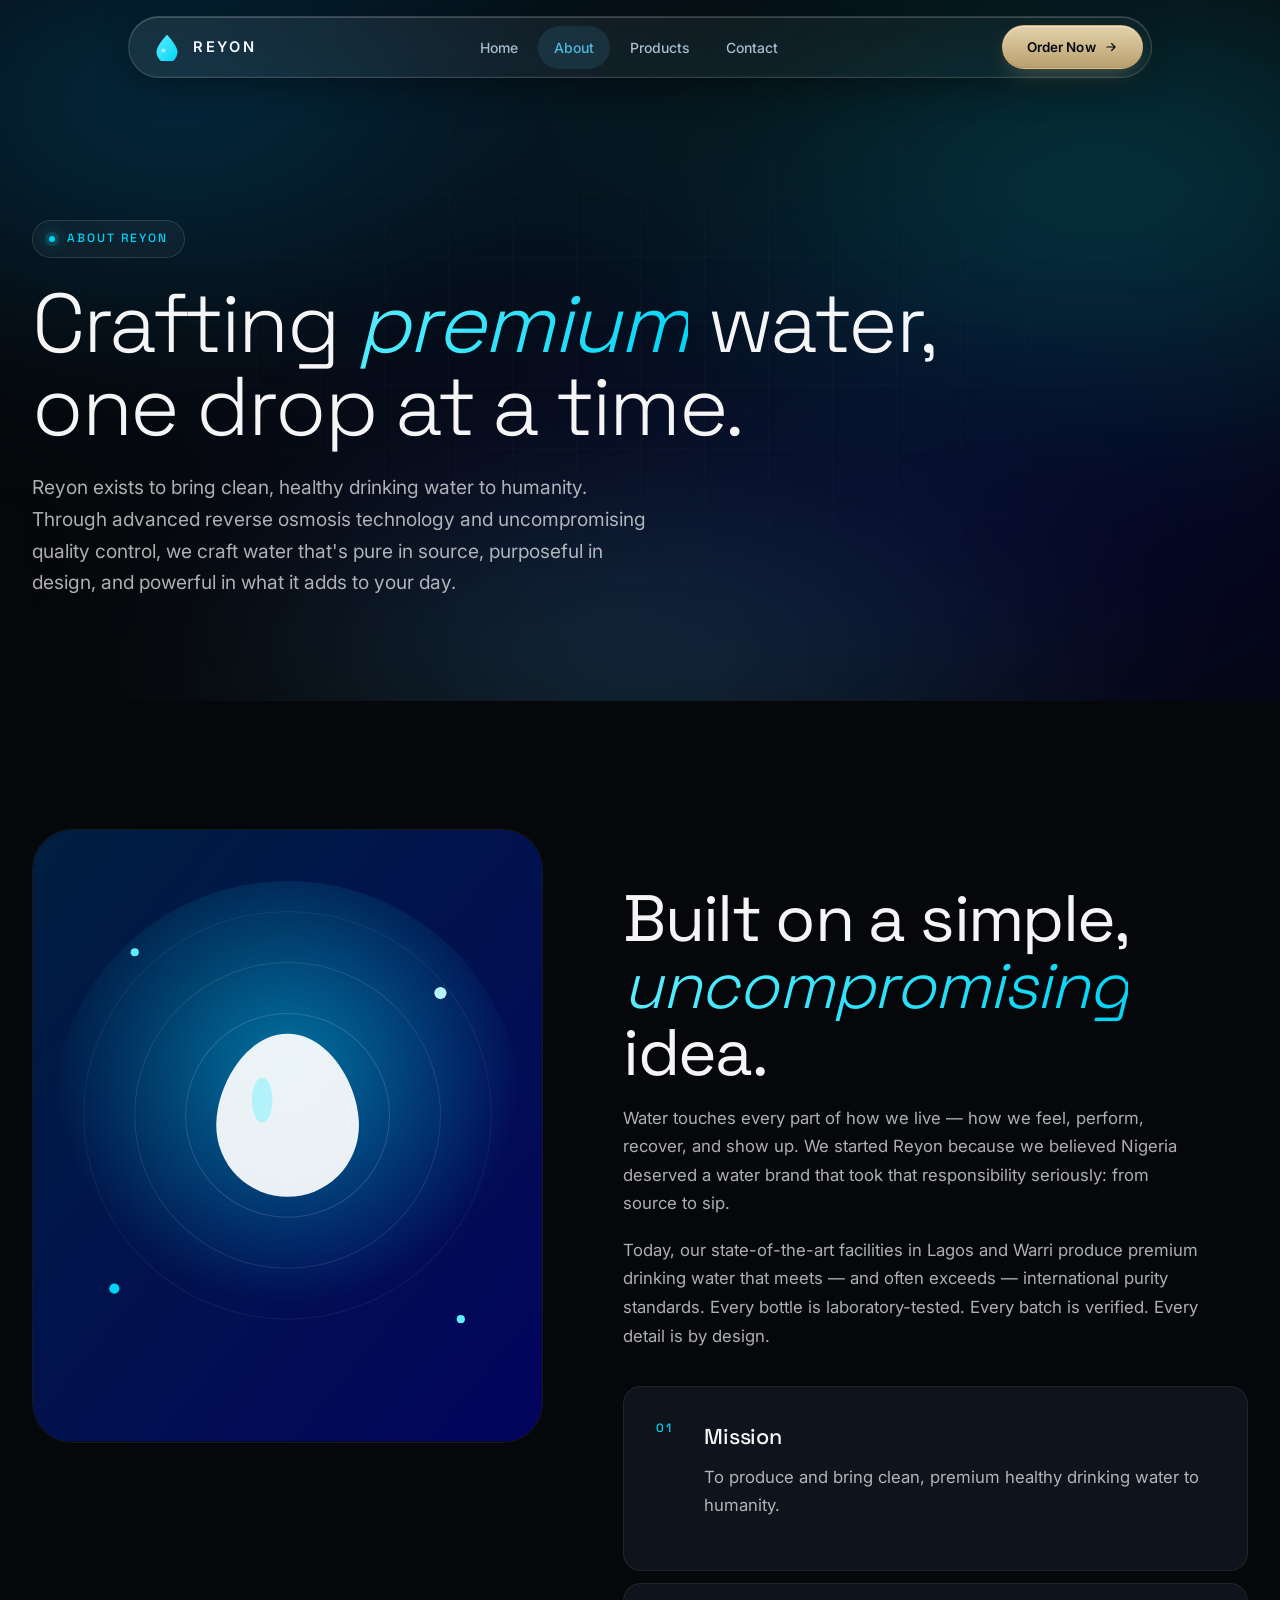
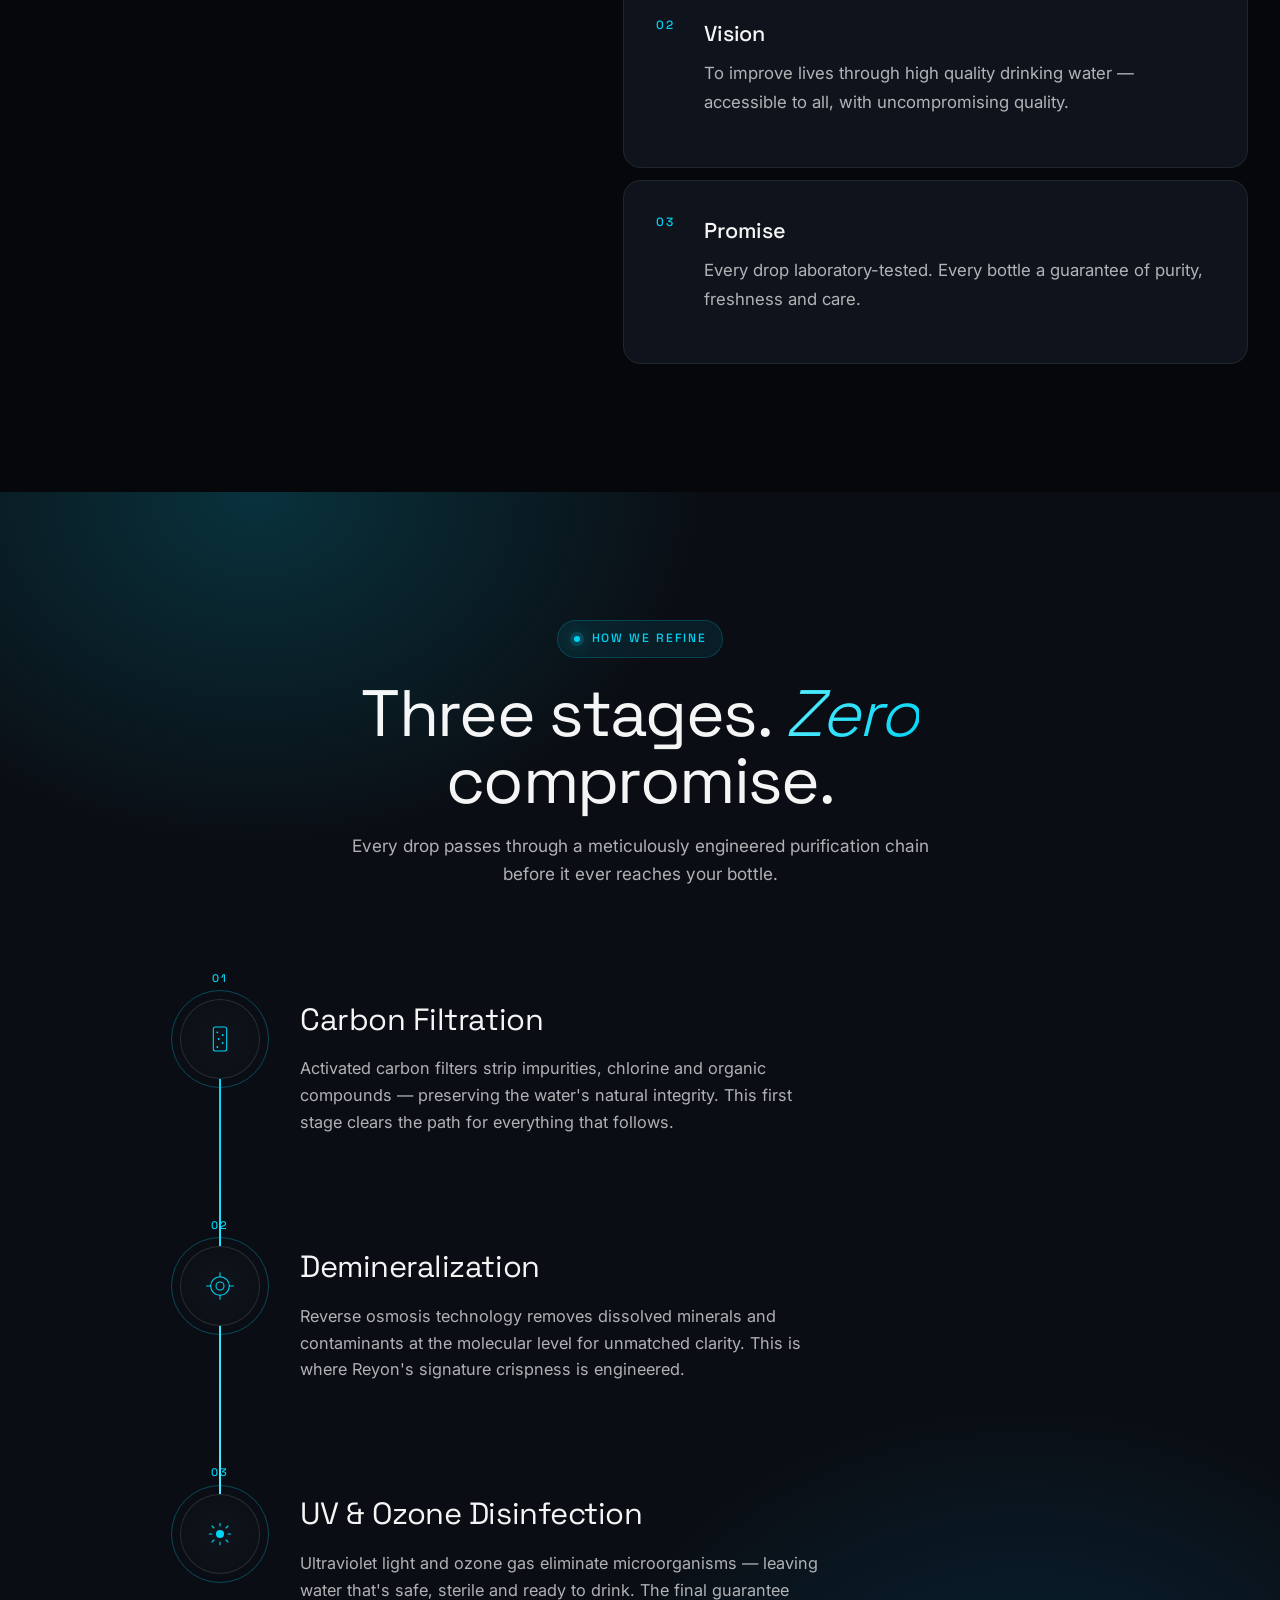
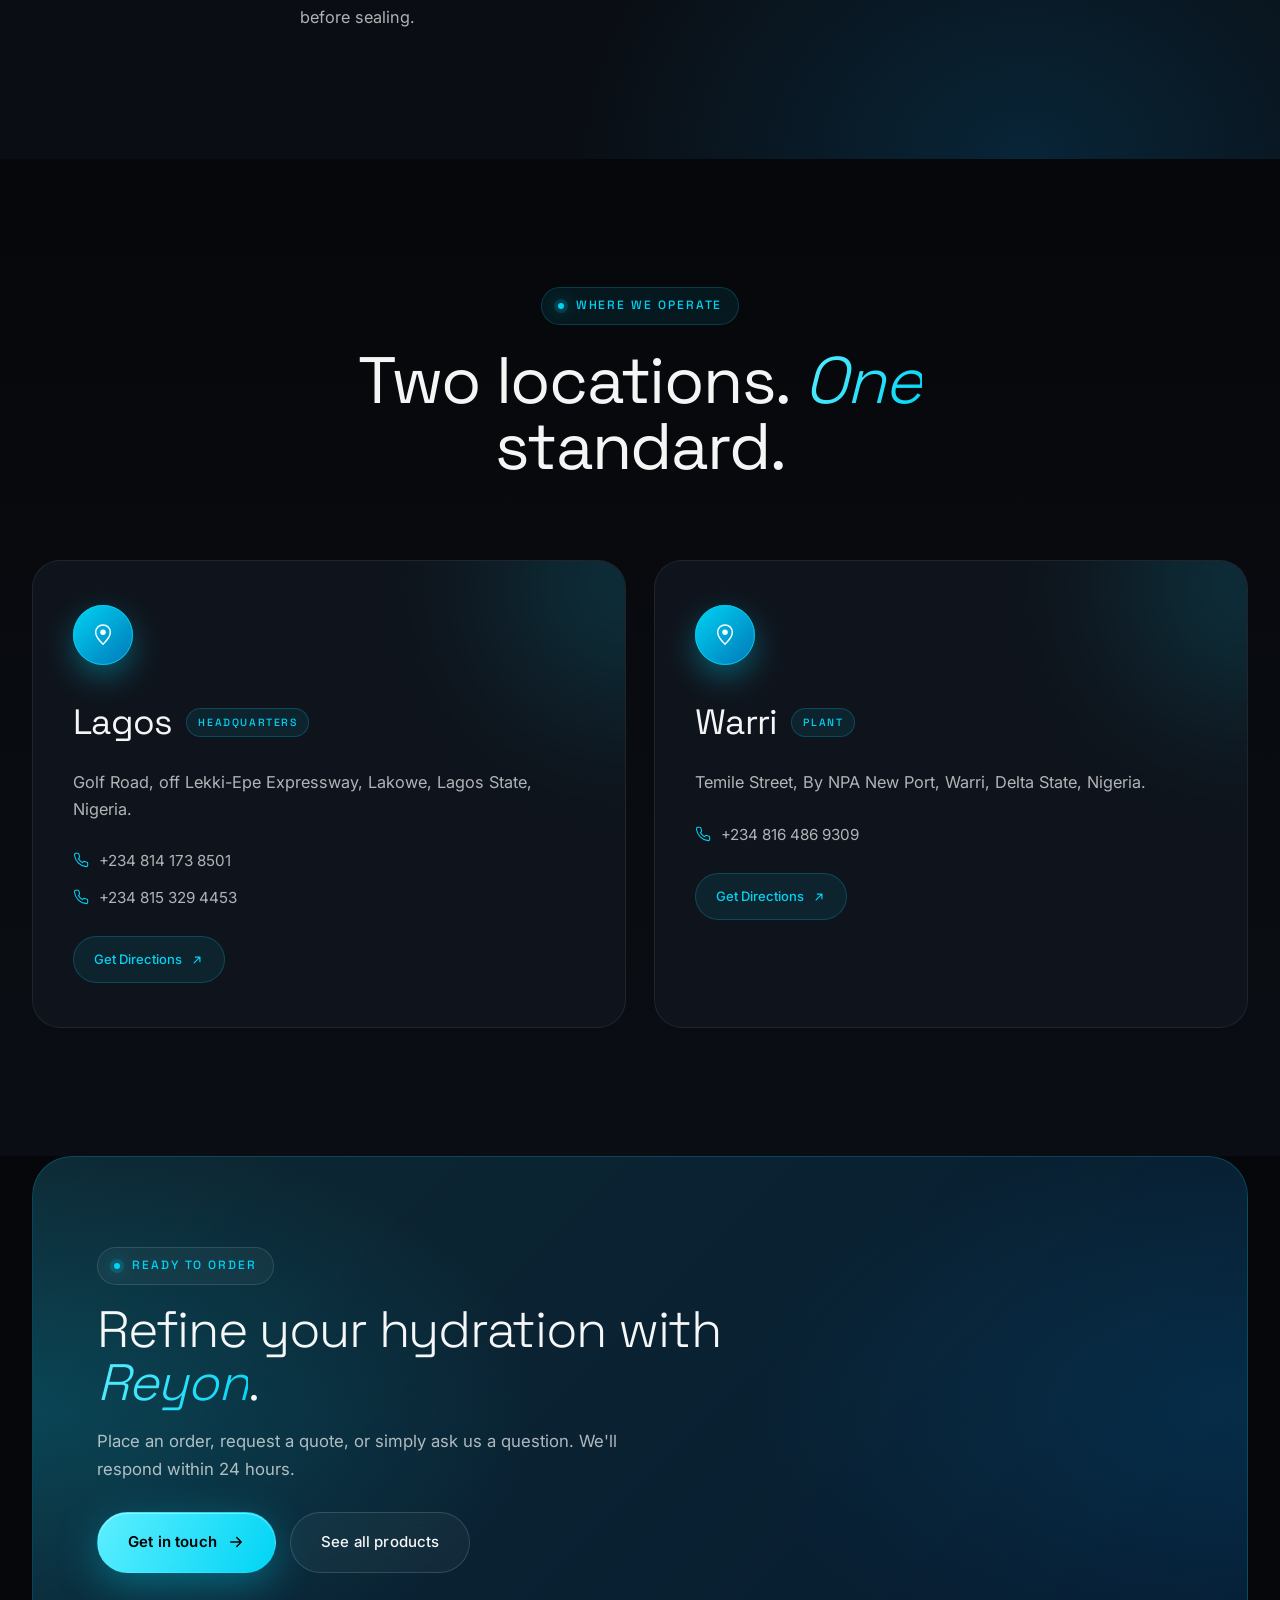
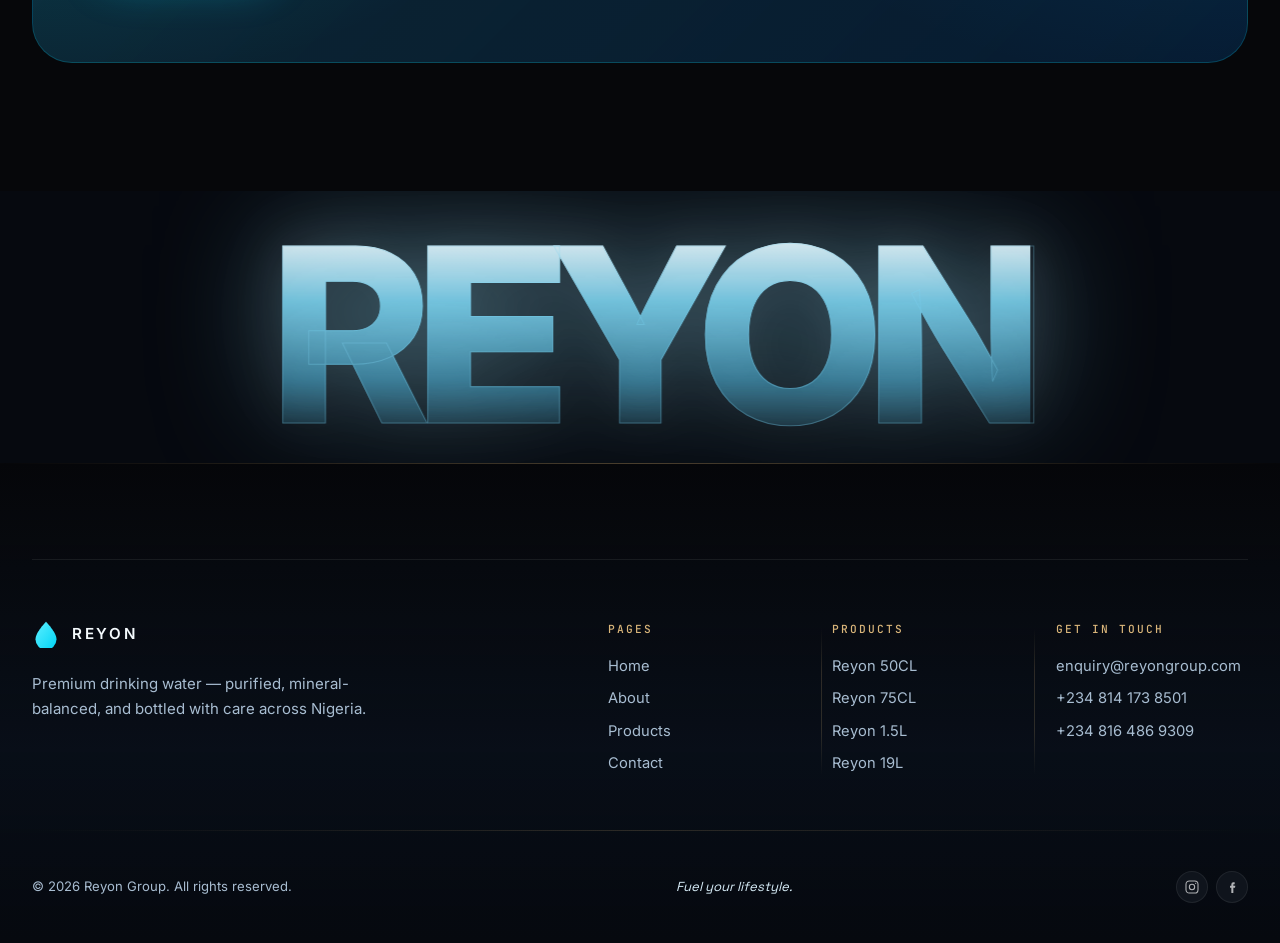
==== commit 91dc58d9: "Wordmark non-italic Inter 800 + native View Transitions for instant nav REYON wordmark - Dropped ita" ====
--- a/about.html
+++ b/about.html
@@ -12,7 +12,7 @@
   <link rel="icon" type="image/svg+xml" href="assets/images/favicon.svg" />
   <link rel="preconnect" href="https://fonts.googleapis.com" />
   <link rel="preconnect" href="https://fonts.gstatic.com" crossorigin />
-  <link rel="stylesheet" href="https://fonts.googleapis.com/css2?family=Instrument+Serif:ital@0;1&family=Inter:wght@400;500;600&family=JetBrains+Mono:wght@500&family=Space+Grotesk:wght@300;400;500;600;700&display=swap" />
+  <link rel="stylesheet" href="https://fonts.googleapis.com/css2?family=Instrument+Serif:ital@0;1&family=Inter:wght@400;500;600;700;800&family=JetBrains+Mono:wght@500&family=Space+Grotesk:wght@300;400;500;600;700&display=swap" />
   <link rel="stylesheet" href="assets/css/tokens.css" />
   <link rel="stylesheet" href="assets/css/style.css" />
 </head>
--- a/assets/css/style.css
+++ b/assets/css/style.css
@@ -1392,31 +1392,41 @@
   line-height: 0.8;
   padding: 0 16px;
 }
+.logotype {
+  background: var(--ink);
+  padding: var(--space-32) 0 var(--space-16);
+  overflow: hidden;
+}
+.logotype__inner {
+  padding: 0 var(--space-32);
+  line-height: 0.8;
+  text-align: center;
+}
 .logotype__text {
   display: inline-block;
-  font-family: var(--font-display);
-  font-weight: 400;
-  font-style: italic;
-  font-size: clamp(6rem, 22vw, 22rem);
-  line-height: 0.85;
-  letter-spacing: -0.045em;
+  font-family: var(--font-body);
+  font-weight: 800;
+  font-style: normal;
+  font-size: clamp(5rem, 19vw, 18rem);
+  line-height: 0.92;
+  letter-spacing: -0.06em;
   background: linear-gradient(180deg,
-    rgba(255, 255, 255, 0.92) 0%,
-    rgba(127, 216, 245, 0.85) 30%,
-    rgba(79, 184, 224, 0.55) 65%,
+    rgba(255, 255, 255, 0.95) 0%,
+    rgba(127, 216, 245, 0.85) 35%,
+    rgba(79, 184, 224, 0.55) 70%,
     rgba(11, 22, 38, 0) 100%);
   -webkit-background-clip: text;
   background-clip: text;
   color: transparent;
-  -webkit-text-stroke: 1px rgba(127, 216, 245, 0.35);
+  -webkit-text-stroke: 1px rgba(127, 216, 245, 0.32);
   filter:
     drop-shadow(0 0 60px rgba(127, 216, 245, 0.55))
     drop-shadow(0 0 24px rgba(255, 255, 255, 0.12));
   user-select: none;
   will-change: transform;
-}
-.logotype { background: var(--ink); padding: var(--space-32) 0 var(--space-16); }
-.logotype__inner { padding: 0 16px; line-height: 0.8; text-align: center; }
+  white-space: nowrap;
+  max-width: 100%;
+}
 
 @media (prefers-reduced-motion: reduce) {
   .logotype__text { filter: drop-shadow(0 0 40px rgba(127, 216, 245, 0.4)); }
@@ -3002,26 +3012,46 @@
 /* =========================================================
    v3 step 10 — PAGE TRANSITION · 400ms water-ripple wipe
    ========================================================= */
-.page-transition {
-  position: fixed;
-  inset: 0;
-  pointer-events: none;
-  z-index: 300;
-  background:
-    radial-gradient(circle at var(--x, 50%) var(--y, 50%),
-      rgba(127, 216, 245, 0.92) 0%,
-      rgba(79, 184, 224, 0.96) 30%,
-      var(--midnight) 80%);
-  clip-path: circle(0 at var(--x, 50%) var(--y, 50%));
-  transition: clip-path 260ms cubic-bezier(0.22, 1, 0.36, 1);
-  will-change: clip-path;
-}
-.page-transition.is-active {
-  clip-path: circle(160% at var(--x, 50%) var(--y, 50%));
-}
-
-/* Kill the legacy v2 loader globally — page transition is now the only loading affordance */
+/* Kill the legacy v2 loader — page transitions handled by View Transitions API */
 .loader { display: none !important; }
+
+/* =========================================================
+   Native View Transitions (cross-document) — fast, browser-driven
+   Falls back to instant navigation on browsers that don't support it
+   ========================================================= */
+@view-transition {
+  navigation: auto;
+}
+::view-transition-old(root) {
+  animation: 180ms cubic-bezier(0.22, 1, 0.36, 1) both reyonFadeOut;
+}
+::view-transition-new(root) {
+  animation: 220ms cubic-bezier(0.22, 1, 0.36, 1) both reyonFadeIn;
+}
+@keyframes reyonFadeOut {
+  to { opacity: 0; }
+}
+@keyframes reyonFadeIn {
+  from { opacity: 0; transform: translateY(8px); }
+}
+
+/* Keep nav stable across the transition */
+.nav { view-transition-name: reyon-nav; }
+::view-transition-old(reyon-nav),
+::view-transition-new(reyon-nav) {
+  animation: 220ms cubic-bezier(0.22, 1, 0.36, 1) both reyonNavSlide;
+}
+@keyframes reyonNavSlide {
+  from { opacity: 0; }
+  to   { opacity: 1; }
+}
+
+@media (prefers-reduced-motion: reduce) {
+  ::view-transition-old(root),
+  ::view-transition-new(root),
+  ::view-transition-old(reyon-nav),
+  ::view-transition-new(reyon-nav) { animation: none !important; }
+}
 
 /* =========================================================
    v3 step 10 — REDUCED-MOTION sweep · final guard
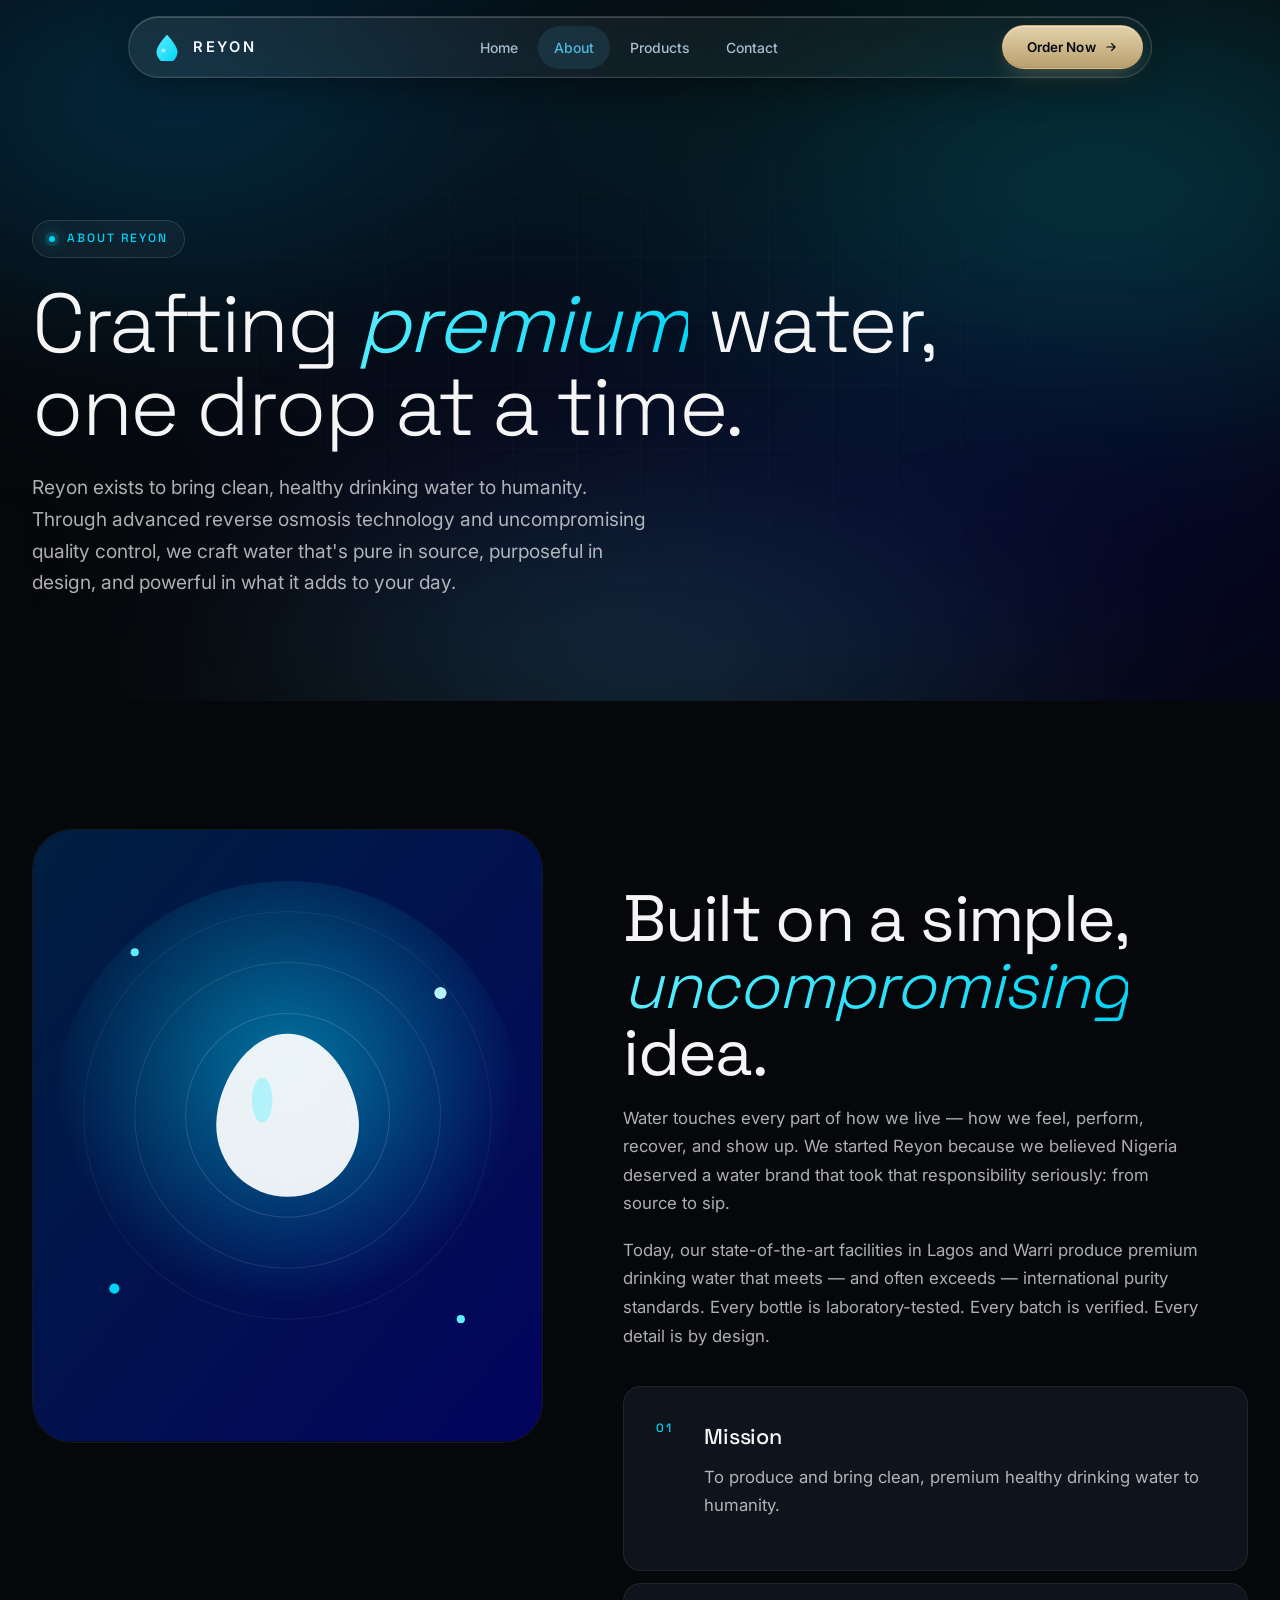
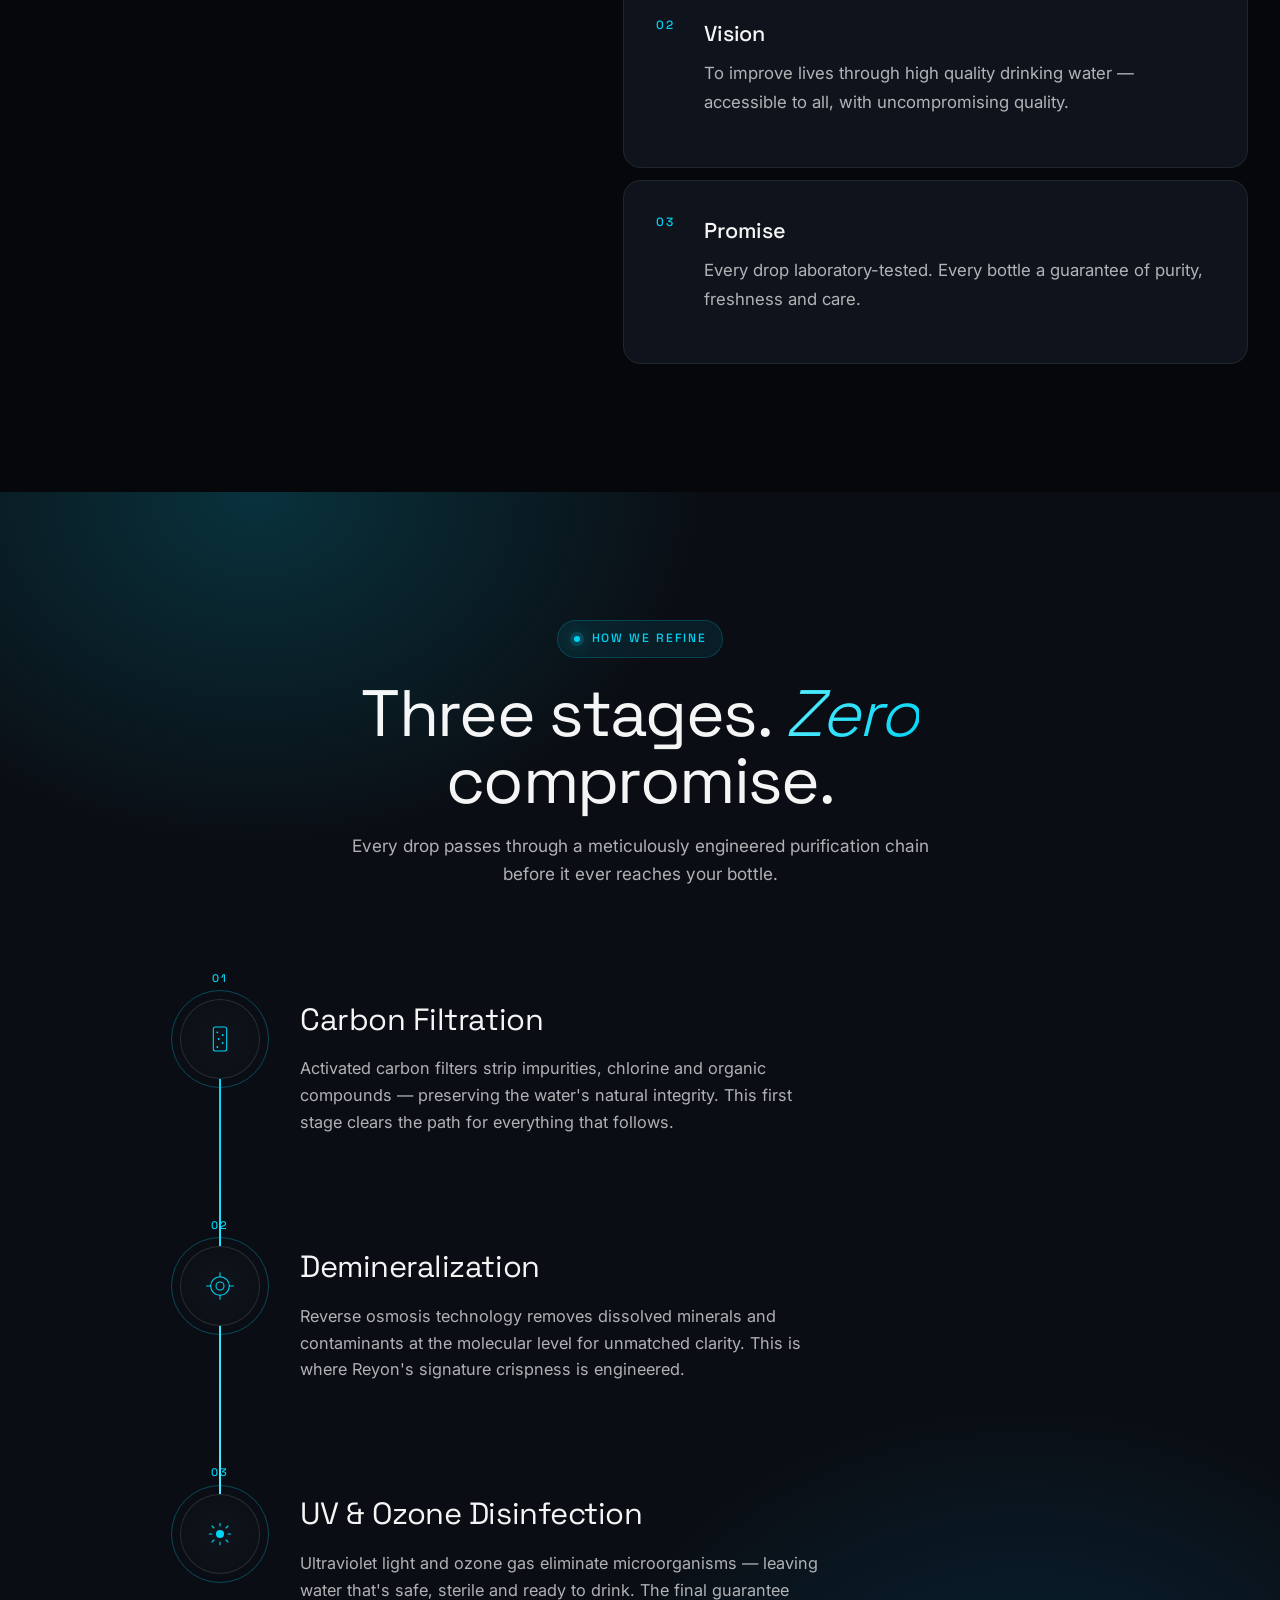
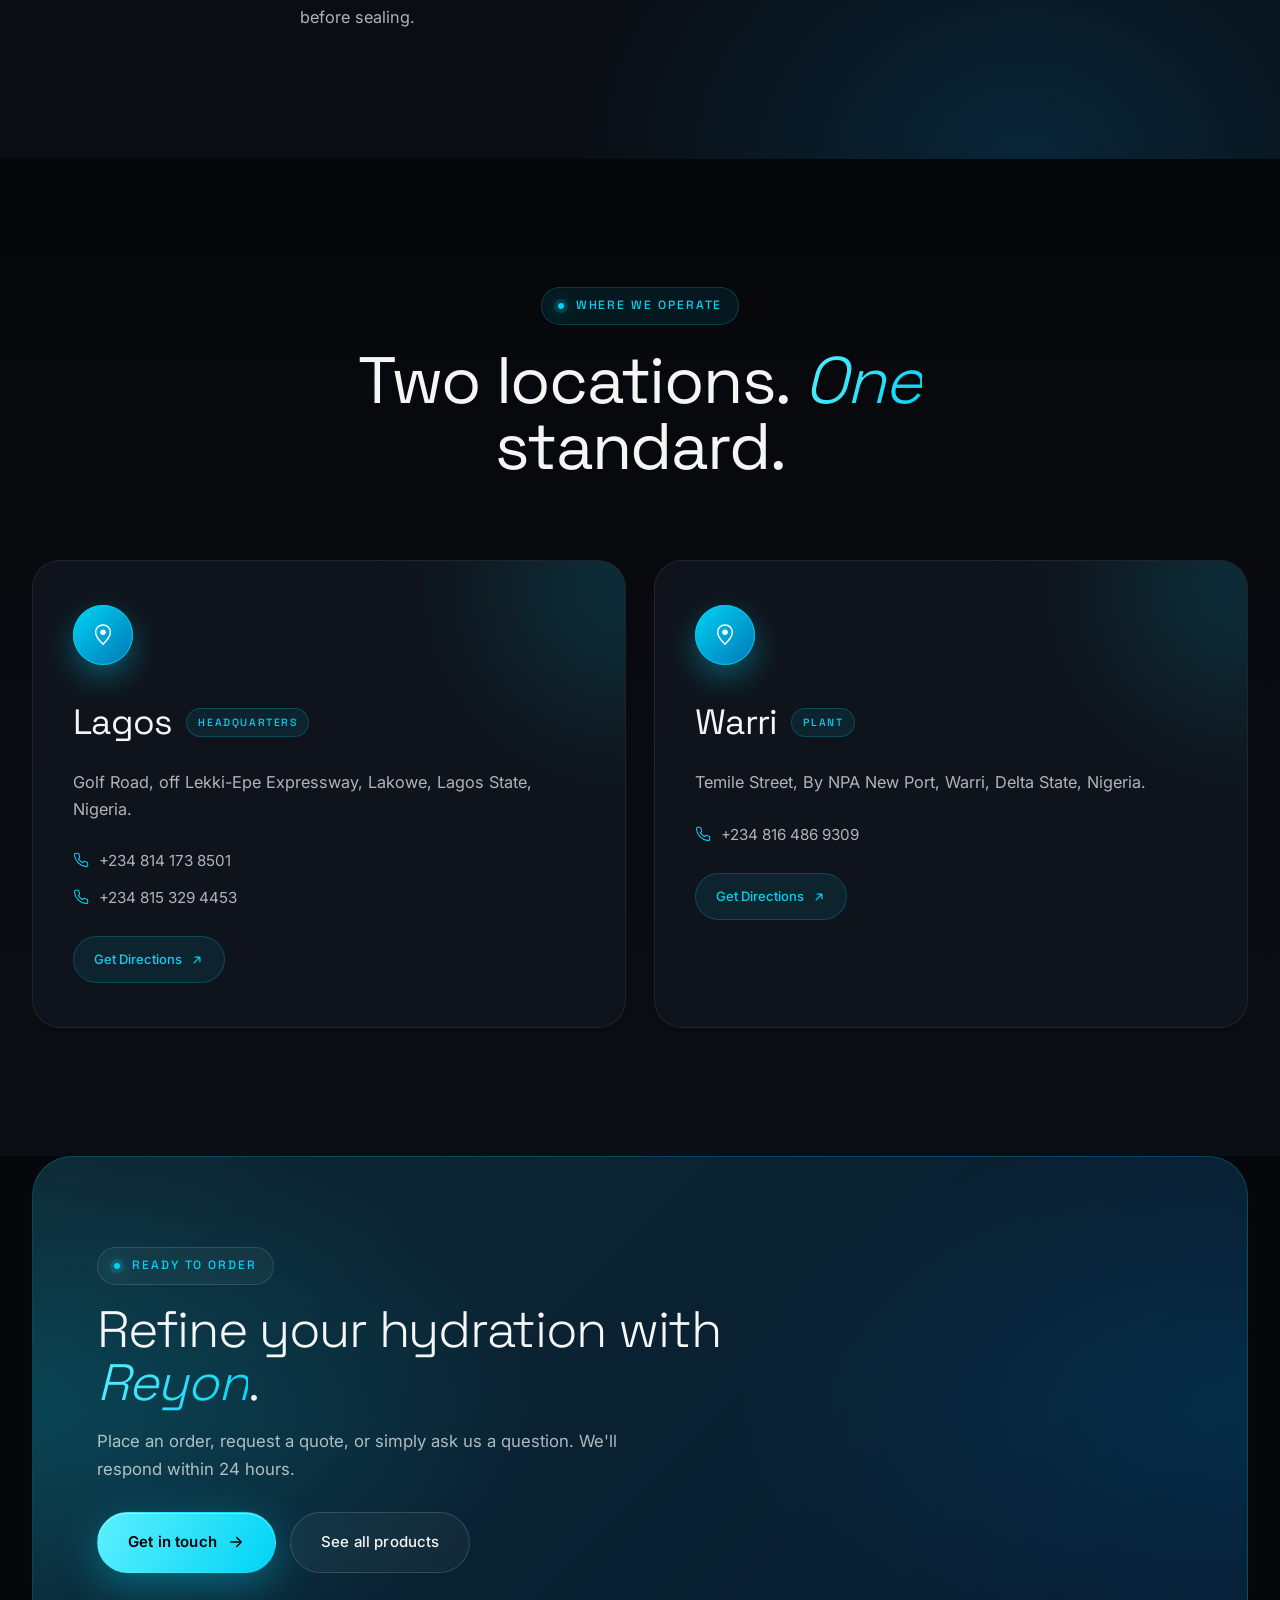
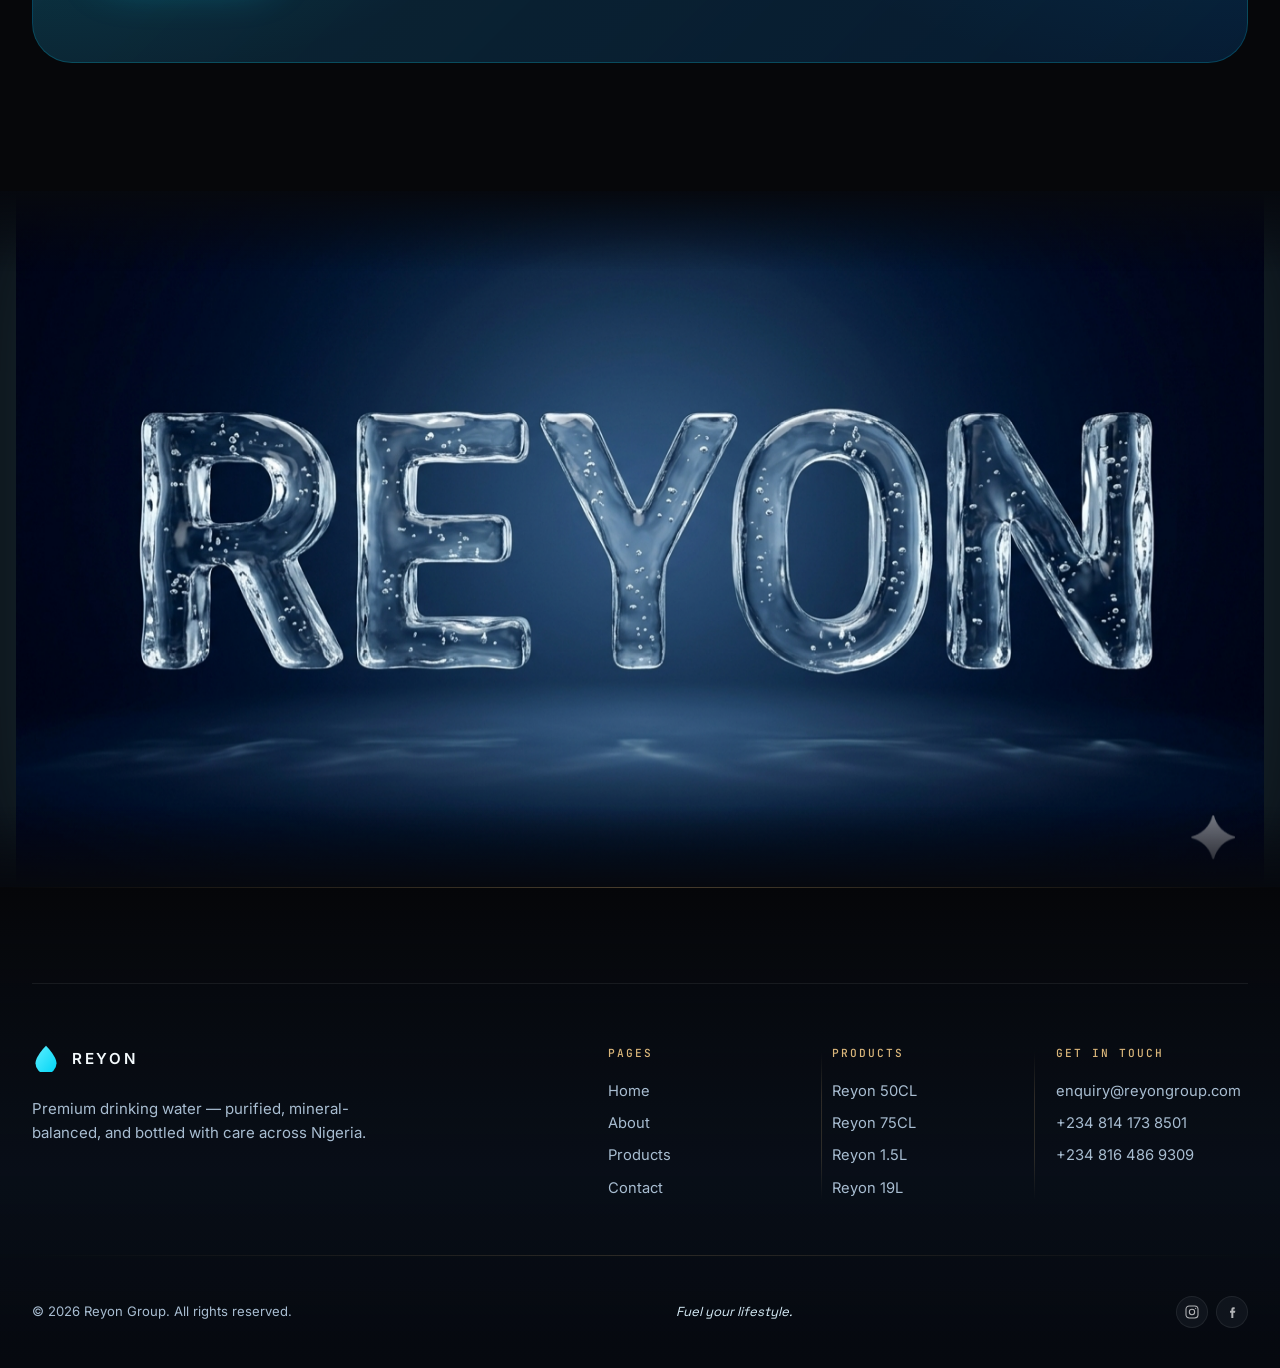
==== commit fce7eaf5: "Wire real hero bottle splash + water-letters wordmark images Assets added: - assets/img/hero-bottle-" ====
--- a/about.html
+++ b/about.html
@@ -311,10 +311,15 @@
         </div>
       </div>
     </section>
-    <!-- ============ MASSIVE LOGOTYPE ============ -->
+    <!-- ============ MASSIVE LOGOTYPE — water-letters image ============ -->
     <section class="logotype" aria-hidden="true">
       <div class="logotype__inner">
-        <span class="logotype__text" data-parallax="0.5">REYON</span>
+        <img class="logotype__img"
+             src="assets/img/reyon-wordmark.png"
+             alt=""
+             loading="lazy"
+             width="1366" height="768"
+             data-parallax="0.5" />
       </div>
     </section>
   </main>
--- a/assets/css/style.css
+++ b/assets/css/style.css
@@ -1394,42 +1394,42 @@
 }
 .logotype {
   background: var(--ink);
-  padding: var(--space-32) 0 var(--space-16);
-  overflow: hidden;
-}
+  padding: 0;
+  overflow: hidden;
+  position: relative;
+}
+/* Blend the image edges into surrounding ink — feathers any source-edge artifacts */
+.logotype::before,
+.logotype::after {
+  content: "";
+  position: absolute;
+  left: 0; right: 0;
+  height: 80px;
+  z-index: 2;
+  pointer-events: none;
+}
+.logotype::before { top: 0;    background: linear-gradient(180deg, var(--ink) 0%, transparent 100%); }
+.logotype::after  { bottom: 0; background: linear-gradient(0deg,   var(--ink) 0%, transparent 100%); }
+
 .logotype__inner {
-  padding: 0 var(--space-32);
-  line-height: 0.8;
   text-align: center;
-}
-.logotype__text {
-  display: inline-block;
-  font-family: var(--font-body);
-  font-weight: 800;
-  font-style: normal;
-  font-size: clamp(5rem, 19vw, 18rem);
-  line-height: 0.92;
-  letter-spacing: -0.06em;
-  background: linear-gradient(180deg,
-    rgba(255, 255, 255, 0.95) 0%,
-    rgba(127, 216, 245, 0.85) 35%,
-    rgba(79, 184, 224, 0.55) 70%,
-    rgba(11, 22, 38, 0) 100%);
-  -webkit-background-clip: text;
-  background-clip: text;
-  color: transparent;
-  -webkit-text-stroke: 1px rgba(127, 216, 245, 0.32);
-  filter:
-    drop-shadow(0 0 60px rgba(127, 216, 245, 0.55))
-    drop-shadow(0 0 24px rgba(255, 255, 255, 0.12));
+  line-height: 0;
+}
+.logotype__img {
+  display: block;
+  width: 100%;
+  height: auto;
+  max-width: 1600px;
+  margin: 0 auto;
   user-select: none;
+  -webkit-user-drag: none;
+  filter: drop-shadow(0 0 80px rgba(127, 216, 245, 0.18));
   will-change: transform;
-  white-space: nowrap;
-  max-width: 100%;
-}
-
-@media (prefers-reduced-motion: reduce) {
-  .logotype__text { filter: drop-shadow(0 0 40px rgba(127, 216, 245, 0.4)); }
+}
+
+@media (max-width: 760px) {
+  .logotype::before,
+  .logotype::after { height: 40px; }
 }
 
 /* ============ FOOTER ============ */
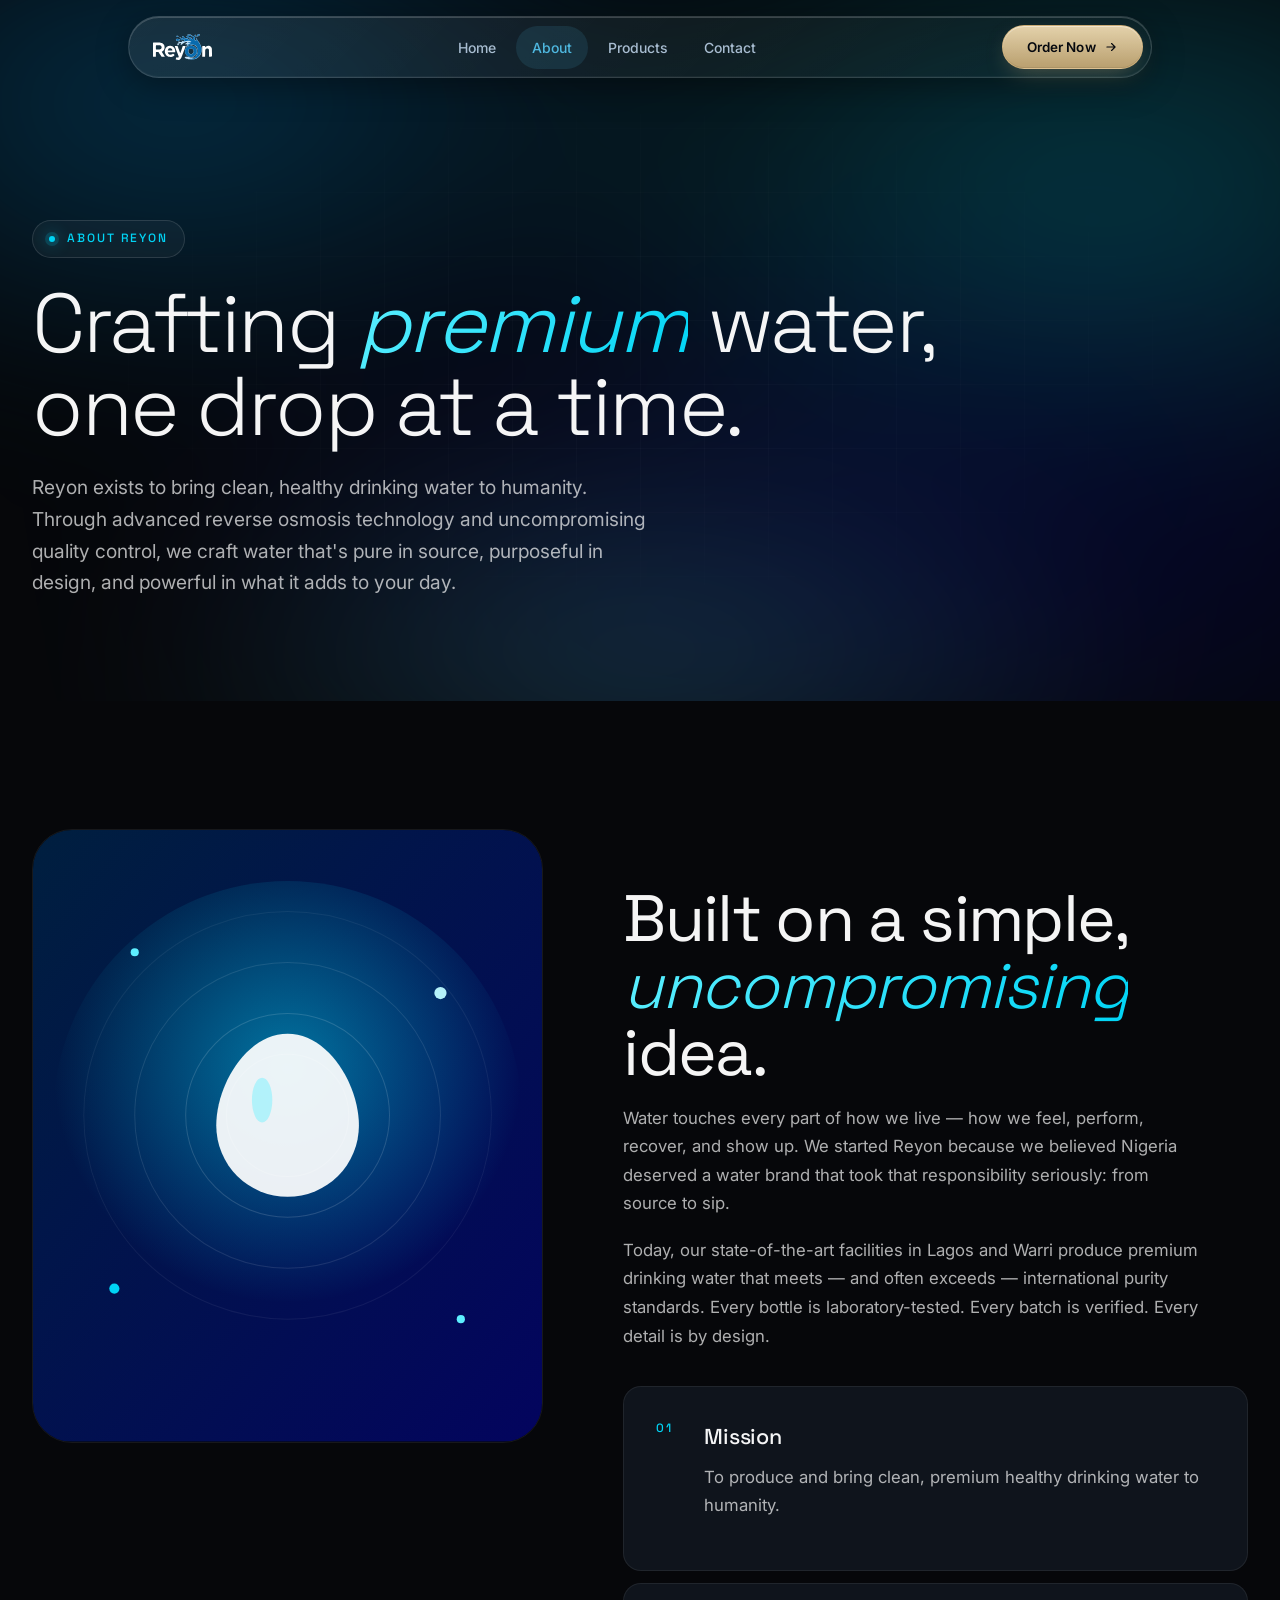
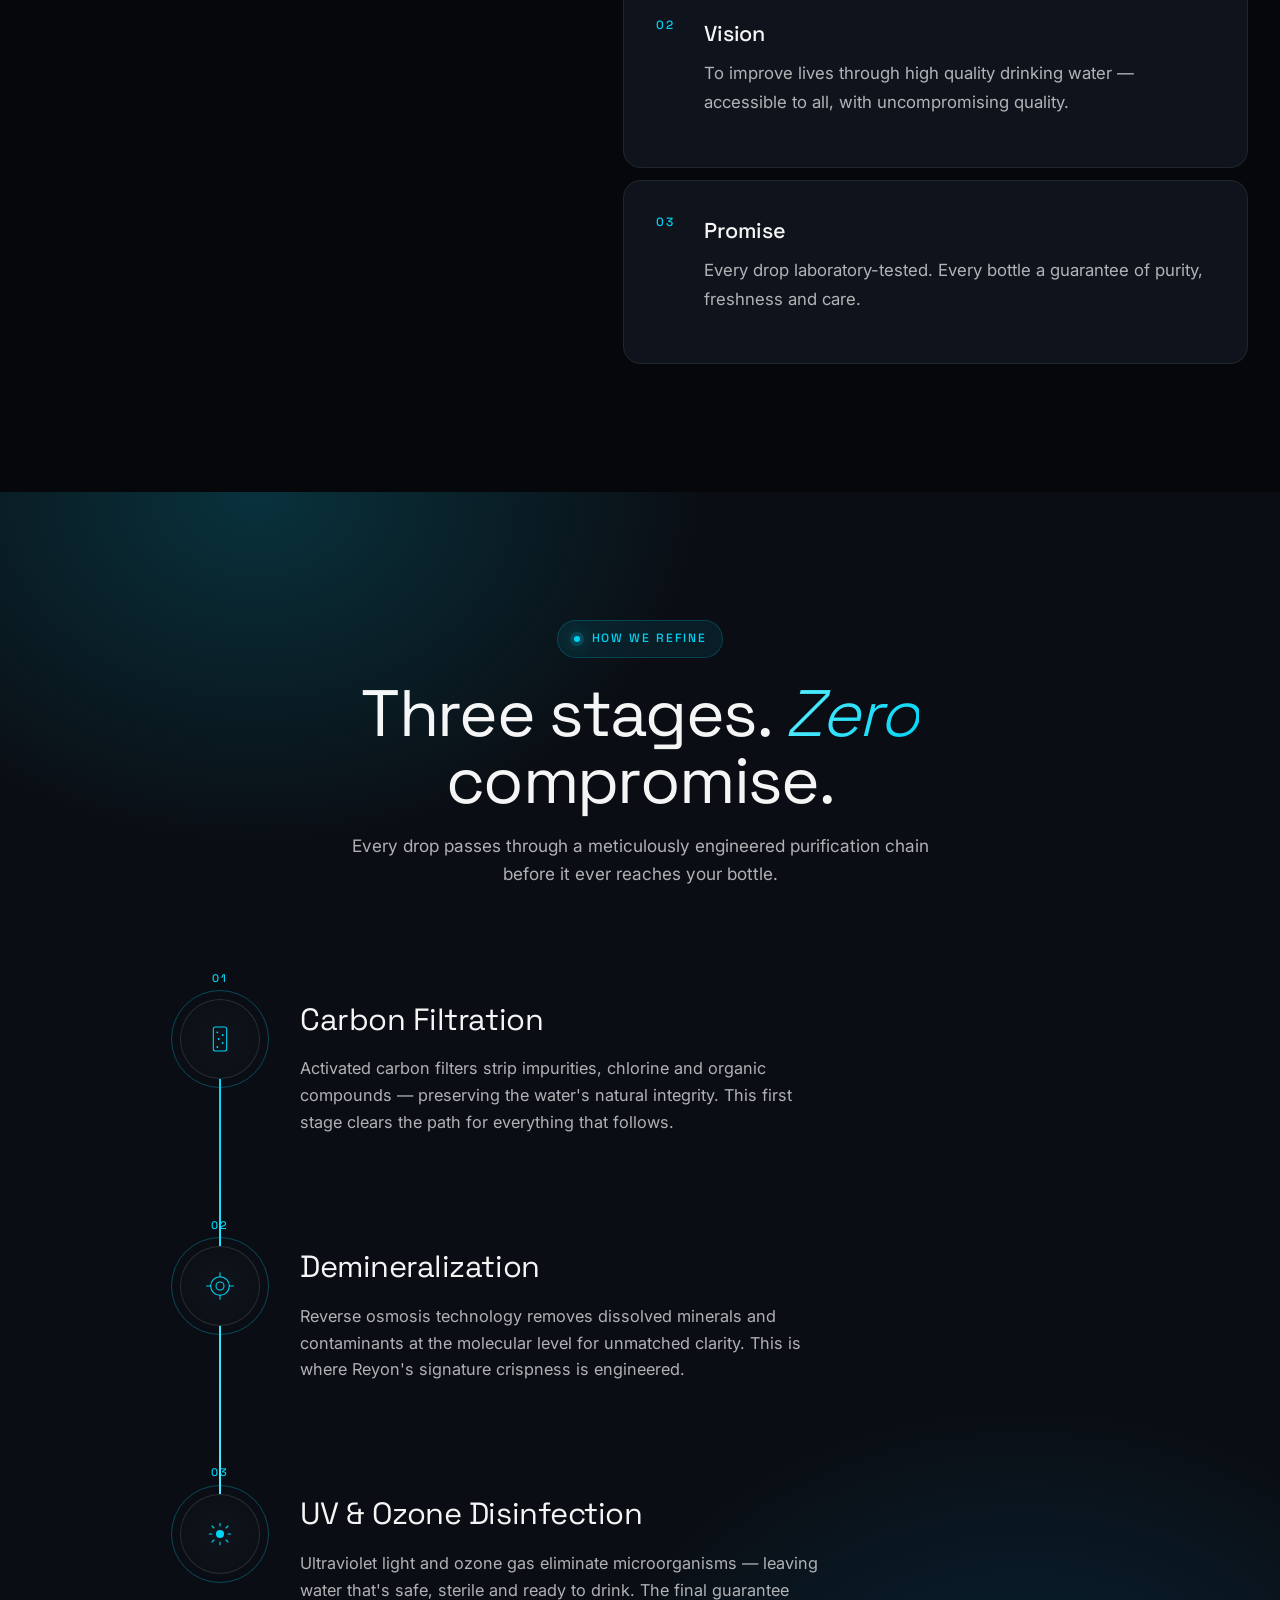
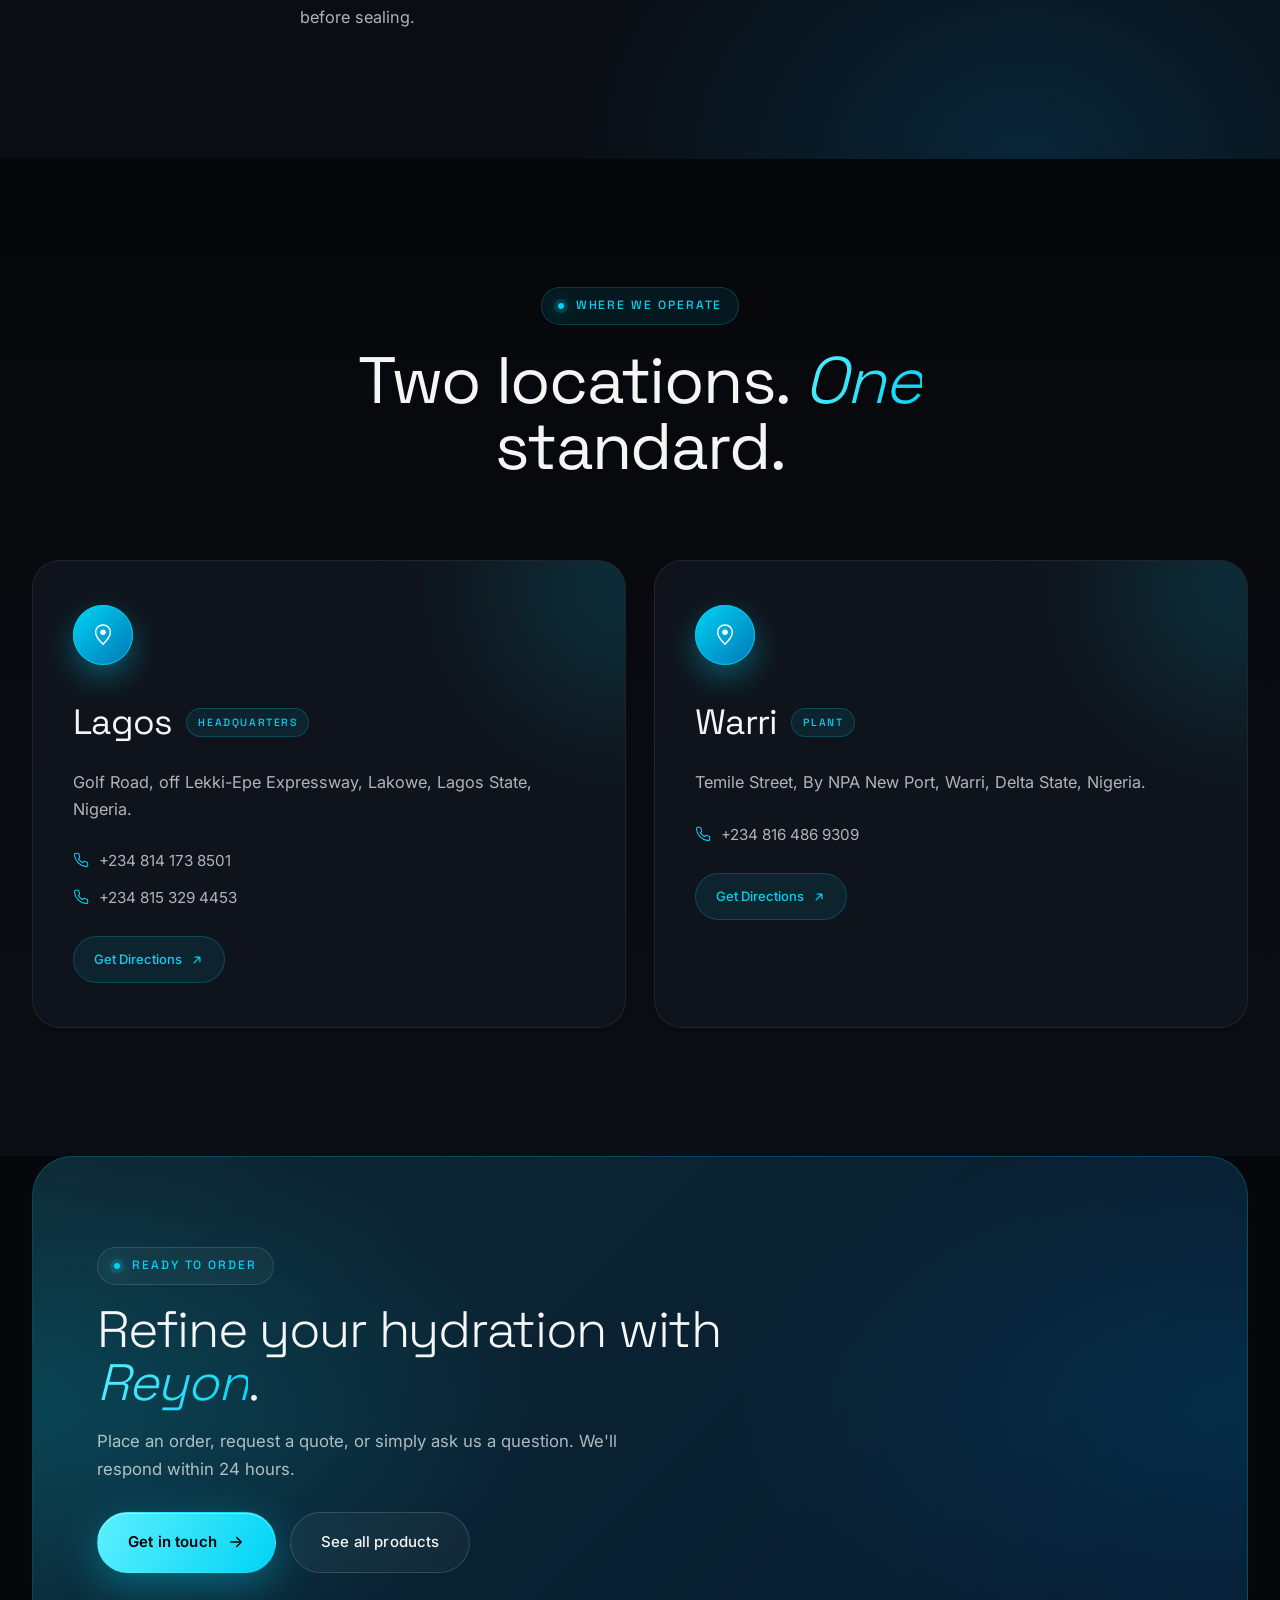
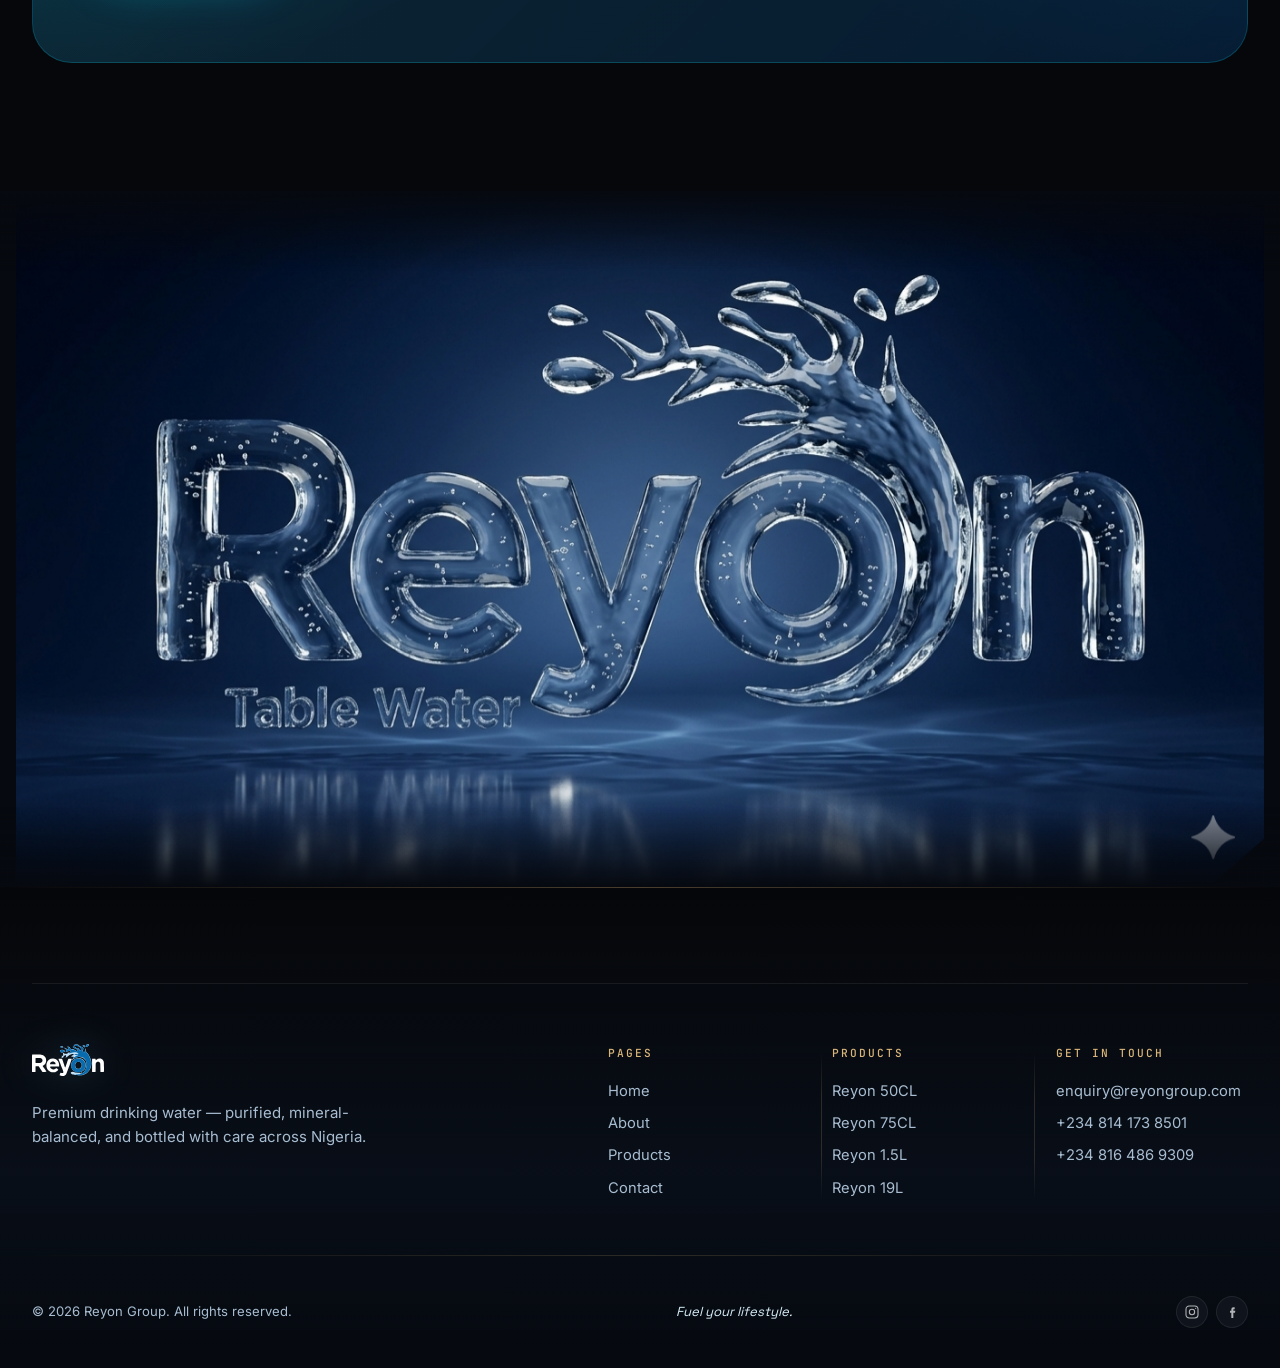
==== commit dbc47c9c: "Real brand logo + favicon + replace process and hero images with NEW IMAGES versions Brand identity " ====
--- a/about.html
+++ b/about.html
@@ -9,7 +9,7 @@
 
   <title>About — Reyon</title>
 
-  <link rel="icon" type="image/svg+xml" href="assets/images/favicon.svg" />
+  <link rel="icon" type="image/svg+xml" href="assets/img/favicon.svg" />
   <link rel="preconnect" href="https://fonts.googleapis.com" />
   <link rel="preconnect" href="https://fonts.gstatic.com" crossorigin />
   <link rel="stylesheet" href="https://fonts.googleapis.com/css2?family=Instrument+Serif:ital@0;1&family=Inter:wght@400;500;600;700;800&family=JetBrains+Mono:wght@500&family=Space+Grotesk:wght@300;400;500;600;700&display=swap" />
@@ -39,14 +39,7 @@
   <header class="nav" id="nav">
     <div class="nav__inner container">
       <a href="index.html" class="nav__brand magnetic" aria-label="Reyon home">
-        <span class="nav__logo" aria-hidden="true">
-          <svg viewBox="0 0 32 32" width="28" height="28">
-            <defs><linearGradient id="logoG" x1="0" y1="0" x2="1" y2="1"><stop offset="0%" stop-color="#5DEFFF"/><stop offset="100%" stop-color="#00D4F5"/></linearGradient></defs>
-            <path d="M16 2C16 2 4 14 4 22a12 12 0 0 0 24 0C28 14 16 2 16 2Z" fill="url(#logoG)"/>
-            <circle cx="12" cy="20" r="2.4" fill="rgba(255,255,255,.55)"/>
-          </svg>
-        </span>
-        <span class="nav__name">REYON</span>
+        <img class="nav__brand-logo" src="assets/img/logo.svg" alt="Reyon" width="120" height="36" />
       </a>
       <nav class="nav__menu" id="navMenu" aria-label="Primary">
         <a href="index.html" class="nav__link" data-cursor="link">Home</a>
@@ -329,11 +322,7 @@
       <div class="footer__top">
         <div class="footer__brand">
           <div class="footer__logo">
-            <svg viewBox="0 0 32 32" width="28" height="28" aria-hidden="true">
-              <defs><linearGradient id="footG" x1="0" y1="0" x2="1" y2="1"><stop offset="0%" stop-color="#5DEFFF"/><stop offset="100%" stop-color="#00D4F5"/></linearGradient></defs>
-              <path d="M16 2C16 2 4 14 4 22a12 12 0 0 0 24 0C28 14 16 2 16 2Z" fill="url(#footG)"/>
-            </svg>
-            <span>REYON</span>
+            <img class="footer__brand-logo" src="assets/img/logo.svg" alt="Reyon" width="140" height="42" />
           </div>
           <p>Premium drinking water — purified, mineral-balanced, and bottled with care across Nigeria.</p>
         </div>
--- a/assets/css/style.css
+++ b/assets/css/style.css
@@ -2477,6 +2477,105 @@
 .liquid-cursor.is-active { opacity: 0.9; }
 .liquid-cursor.is-hover  { width: 36px; height: 36px; opacity: 0.55; }
 
+/* ===== HERO SLIDER — 3 slides crossfade ===== */
+.hero--slider .hero__slides {
+  position: absolute;
+  inset: 0;
+  z-index: 0;
+}
+.hero--slider .hero__slide {
+  position: absolute;
+  inset: 0;
+  opacity: 0;
+  visibility: hidden;
+  transition: opacity 900ms cubic-bezier(0.22, 1, 0.36, 1), visibility 0s linear 900ms;
+  pointer-events: none;
+}
+.hero--slider .hero__slide.is-active {
+  opacity: 1;
+  visibility: visible;
+  transition: opacity 900ms cubic-bezier(0.22, 1, 0.36, 1), visibility 0s linear 0s;
+  pointer-events: auto;
+}
+/* Subtle Ken Burns zoom on the active slide image */
+.hero--slider .hero__slide.is-active .hero__image {
+  animation: heroKenBurns 12s ease-in-out forwards;
+}
+@keyframes heroKenBurns {
+  from { transform: scale(1.02); }
+  to   { transform: scale(1.08); }
+}
+
+/* Slider nav controls — bottom-right above credentials */
+.hero__nav {
+  position: absolute;
+  right: var(--space-32);
+  bottom: var(--space-32);
+  display: inline-flex;
+  align-items: center;
+  gap: var(--space-12);
+  padding: var(--space-8) var(--space-12);
+  border-radius: var(--radius-pill);
+  background: linear-gradient(135deg, rgba(255, 255, 255, 0.08) 0%, rgba(255, 255, 255, 0.02) 100%);
+  border: 1px solid var(--glass-border);
+  backdrop-filter: blur(20px) saturate(180%);
+  -webkit-backdrop-filter: blur(20px) saturate(180%);
+  box-shadow: var(--shadow-glass);
+  z-index: 4;
+}
+.hero__nav-btn {
+  width: 32px; height: 32px;
+  border-radius: 50%;
+  background: rgba(255, 255, 255, 0.04);
+  border: 1px solid var(--glass-border);
+  color: var(--ice);
+  display: grid;
+  place-items: center;
+  cursor: none;
+  transition: background var(--t-fast) var(--ease-out), color var(--t-fast) var(--ease-out), border-color var(--t-fast) var(--ease-out);
+}
+.hero__nav-btn:hover {
+  background: var(--glacier);
+  color: var(--ink);
+  border-color: var(--glacier);
+}
+.hero__dots { display: inline-flex; gap: 8px; align-items: center; padding: 0 var(--space-8); }
+.hero__dot {
+  width: 28px; height: 18px;
+  display: grid; place-items: center;
+  background: transparent;
+  border: 0;
+  cursor: none;
+  padding: 0;
+}
+.hero__dot::before {
+  content: "";
+  display: block;
+  width: 22px; height: 3px;
+  border-radius: 4px;
+  background: rgba(255, 255, 255, 0.22);
+  transition: background var(--t-fast) var(--ease-out), width var(--t-fast) var(--ease-out);
+}
+.hero__dot.is-active::before {
+  background: var(--glacier);
+  width: 36px;
+  box-shadow: 0 0 12px var(--glacier);
+}
+
+@media (max-width: 760px) {
+  .hero__nav {
+    right: 50%;
+    transform: translateX(50%);
+    bottom: calc(var(--space-64) + var(--space-12));
+  }
+}
+
+@media (prefers-reduced-motion: reduce) {
+  .hero--slider .hero__slide,
+  .hero--slider .hero__slide.is-active { transition: none; }
+  .hero--slider .hero__slide.is-active .hero__image { animation: none; }
+}
+
 /* ===== HERO — Liquid Premium ===== */
 .hero--liquid {
   position: relative;
@@ -2516,8 +2615,21 @@
   z-index: -1;
   pointer-events: none;
   background:
-    linear-gradient(105deg, var(--ink) 0%, rgba(6, 9, 15, 0.92) 25%, rgba(6, 9, 15, 0.5) 60%, rgba(6, 9, 15, 0.15) 100%),
-    linear-gradient(180deg, transparent 60%, rgba(6, 9, 15, 0.55) 100%);
+    radial-gradient(ellipse 75% 95% at 22% 50%, rgba(6, 9, 15, 0.88) 0%, rgba(6, 9, 15, 0.5) 40%, transparent 75%),
+    linear-gradient(105deg, var(--ink) 0%, rgba(6, 9, 15, 0.96) 30%, rgba(6, 9, 15, 0.65) 58%, rgba(6, 9, 15, 0.22) 100%),
+    linear-gradient(180deg, transparent 50%, rgba(6, 9, 15, 0.55) 100%);
+}
+
+/* Watermark stripper — crops bottom-right corner where AI tools place sparkle logos */
+.no-watermark,
+.hero__image,
+.logotype__img,
+.product-card__media img,
+.process-stage__media img,
+.promise__img,
+.blog-card__media img {
+  -webkit-clip-path: polygon(0 0, 100% 0, 100% 93%, 95.5% 100%, 0 100%);
+  clip-path: polygon(0 0, 100% 0, 100% 93%, 95.5% 100%, 0 100%);
 }
 
 /* Caustics overlay — turbulence at 6% */
@@ -2550,6 +2662,9 @@
   color: var(--ice);
   margin: 0 0 var(--space-32);
   text-wrap: balance;
+  text-shadow:
+    0 2px 24px rgba(0, 0, 0, 0.85),
+    0 1px 4px rgba(0, 0, 0, 0.6);
 }
 .hero__title em {
   display: inline-block;
@@ -2559,6 +2674,8 @@
   -webkit-background-clip: text;
   background-clip: text;
   color: transparent;
+  /* drop-shadow on the gradient text since text-shadow doesn't apply to bg-clip */
+  filter: drop-shadow(0 2px 24px rgba(0, 0, 0, 0.55));
 }
 .hero__lede {
   font-family: var(--font-body);
@@ -2567,6 +2684,7 @@
   max-width: 540px;
   line-height: var(--lead-normal);
   margin: 0 0 var(--space-48);
+  text-shadow: 0 1px 16px rgba(0, 0, 0, 0.85);
 }
 .hero__cta {
   display: flex;
@@ -2627,6 +2745,114 @@
   .hero__overlay {
     background: linear-gradient(180deg, rgba(6, 9, 15, 0.4) 0%, rgba(6, 9, 15, 0.9) 100%);
   }
+}
+
+/* =========================================================
+   PROMISE · shield + editorial copy
+   ========================================================= */
+.promise {
+  background: var(--ink);
+  position: relative;
+  padding: clamp(var(--space-96), 11vw, var(--space-128)) 0;
+  overflow: hidden;
+}
+.promise__bg {
+  position: absolute;
+  inset: 0;
+  pointer-events: none;
+  background:
+    radial-gradient(ellipse 50% 50% at 30% 50%, rgba(127, 216, 245, 0.16), transparent 70%),
+    radial-gradient(ellipse 40% 60% at 80% 30%, rgba(79, 184, 224, 0.12), transparent 70%);
+}
+.promise .container { position: relative; }
+.promise__inner {
+  display: grid;
+  grid-template-columns: 1fr 1fr;
+  gap: clamp(var(--space-48), 6vw, var(--space-96));
+  align-items: center;
+}
+.promise__media {
+  position: relative;
+  aspect-ratio: 1 / 1;
+  display: grid; place-items: center;
+}
+.promise__img {
+  position: relative;
+  z-index: 2;
+  width: 100%;
+  height: 100%;
+  object-fit: contain;
+  filter: drop-shadow(0 0 80px rgba(127, 216, 245, 0.35));
+  animation: promiseFloat 7s ease-in-out infinite;
+}
+@keyframes promiseFloat {
+  0%, 100% { transform: translateY(0); }
+  50%      { transform: translateY(-14px); }
+}
+.promise__halo {
+  position: absolute;
+  inset: 12%;
+  z-index: 1;
+  border-radius: 50%;
+  background: radial-gradient(circle, rgba(127, 216, 245, 0.32) 0%, transparent 70%);
+  filter: blur(32px);
+  animation: promisePulse 5s ease-in-out infinite;
+}
+@keyframes promisePulse {
+  0%, 100% { opacity: 0.6; transform: scale(1); }
+  50%      { opacity: 1;   transform: scale(1.08); }
+}
+
+.promise__content .section__title {
+  margin-top: var(--space-16);
+  text-align: left;
+}
+.promise__lede {
+  font-family: var(--font-body);
+  font-size: 1.08rem;
+  color: var(--mist);
+  line-height: 1.65;
+  margin: 0 0 var(--space-32);
+  max-width: 540px;
+}
+.promise__list {
+  list-style: none;
+  padding: 0;
+  margin: 0 0 var(--space-32);
+  display: grid;
+  gap: var(--space-12);
+}
+.promise__list li {
+  display: flex;
+  align-items: flex-start;
+  gap: var(--space-12);
+  padding: var(--space-16) var(--space-24);
+  border-radius: var(--radius-2);
+  background: rgba(127, 216, 245, 0.05);
+  border: 1px solid rgba(127, 216, 245, 0.16);
+  font-family: var(--font-body);
+  font-size: 0.95rem;
+  color: var(--mist);
+  line-height: 1.5;
+}
+.promise__list svg {
+  width: 18px;
+  height: 18px;
+  flex-shrink: 0;
+  color: var(--glacier);
+  margin-top: 2px;
+}
+
+@media (max-width: 880px) {
+  .promise__inner { grid-template-columns: 1fr; gap: var(--space-48); }
+  .promise__media { max-width: 420px; margin: 0 auto; aspect-ratio: 1 / 1; }
+  .promise__content .section__title,
+  .promise__lede { text-align: left; max-width: none; }
+}
+
+@media (prefers-reduced-motion: reduce) {
+  .promise__img,
+  .promise__halo { animation: none; }
 }
 
 /* =========================================================
@@ -3796,6 +4022,29 @@
   text-decoration: none;
   white-space: nowrap;
 }
+/* SVG brand logo image */
+.nav__brand-logo {
+  height: 26px;
+  width: auto;
+  display: block;
+  transition: transform 380ms var(--ease-out), filter 380ms var(--ease-out);
+}
+.nav__brand:hover .nav__brand-logo {
+  transform: scale(1.04);
+  filter: drop-shadow(0 0 12px rgba(127, 216, 245, 0.4));
+}
+@media (max-width: 760px) { .nav__brand-logo { height: 22px; } }
+
+/* Footer brand logo */
+.footer__brand-logo {
+  height: 32px;
+  width: auto;
+  display: block;
+  filter: drop-shadow(0 0 18px rgba(127, 216, 245, 0.18));
+}
+@media (max-width: 760px) { .footer__brand-logo { height: 28px; } }
+
+/* Legacy styles below (no longer rendered, kept for safety) */
 .nav__brand .nav__logo svg { display: block; }
 .nav__brand:hover .nav__logo svg { transition: transform 380ms var(--ease-out); transform: rotate(-6deg); }
 
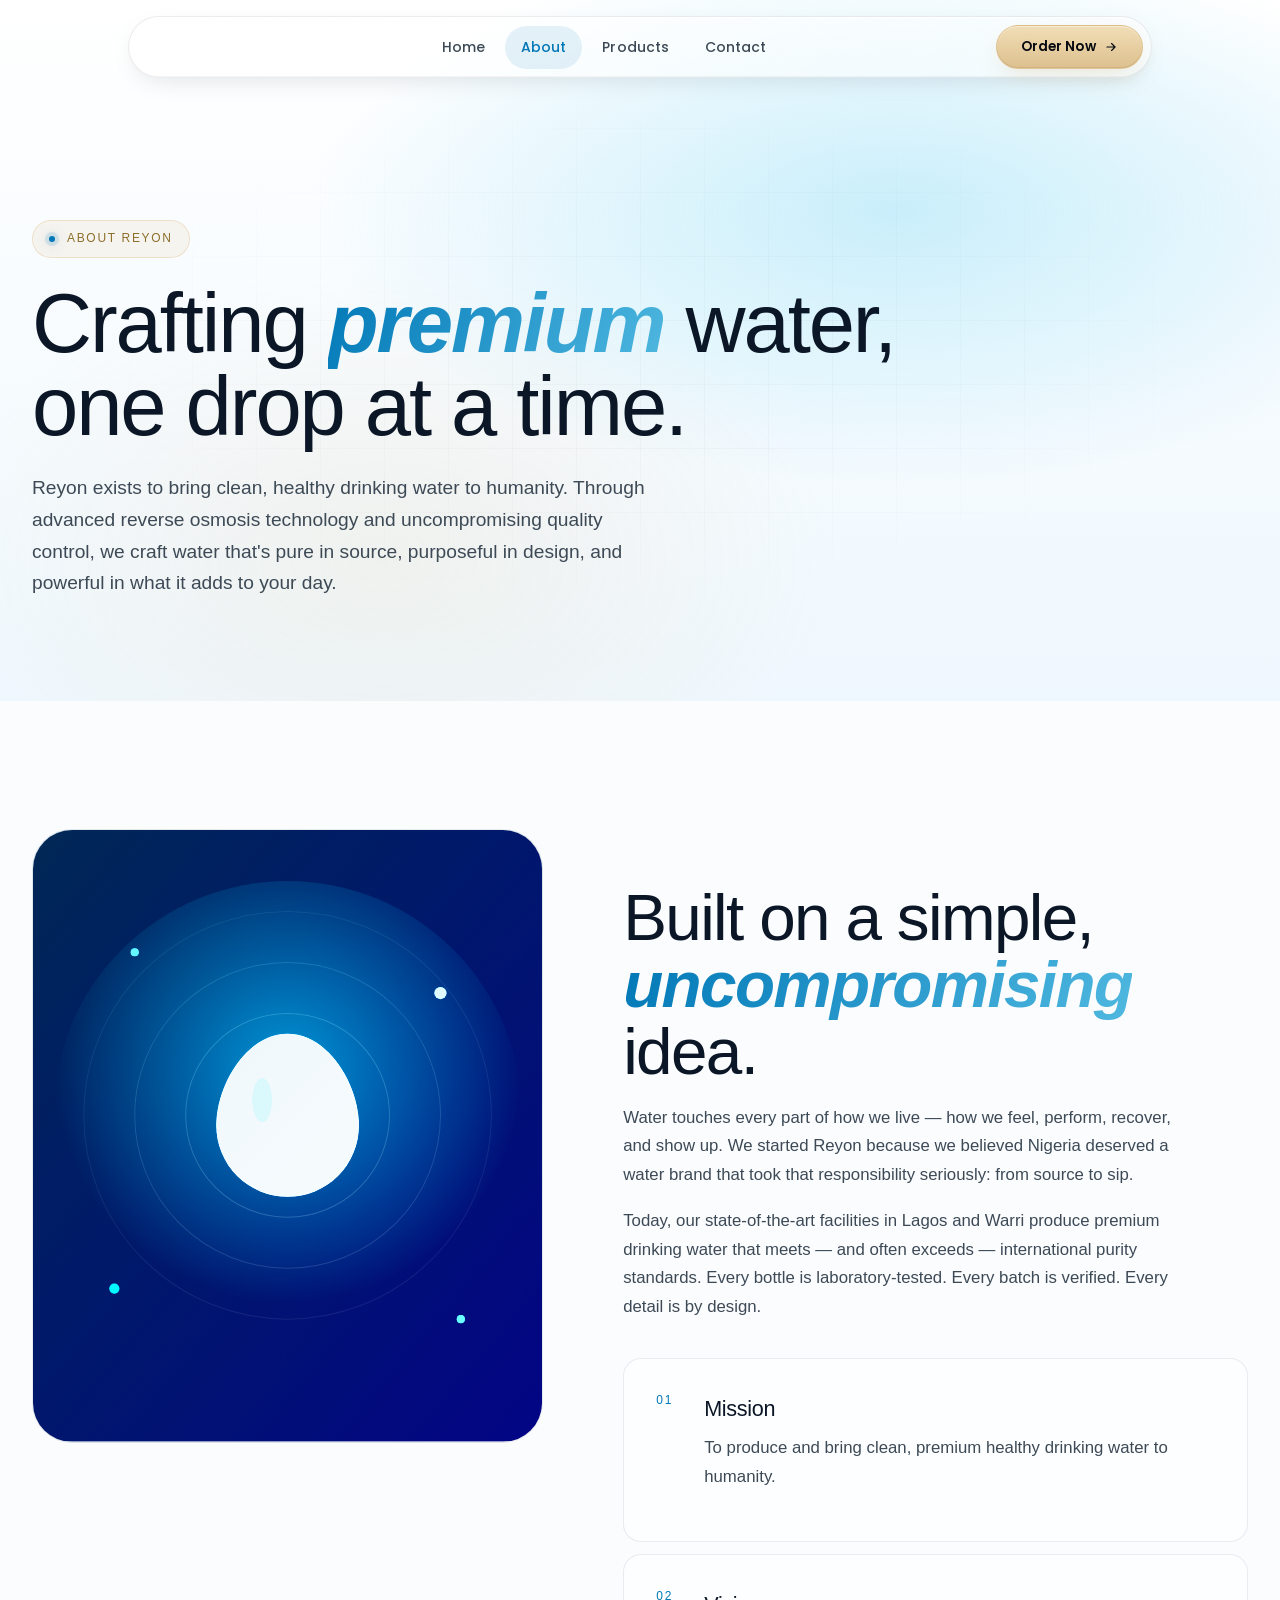
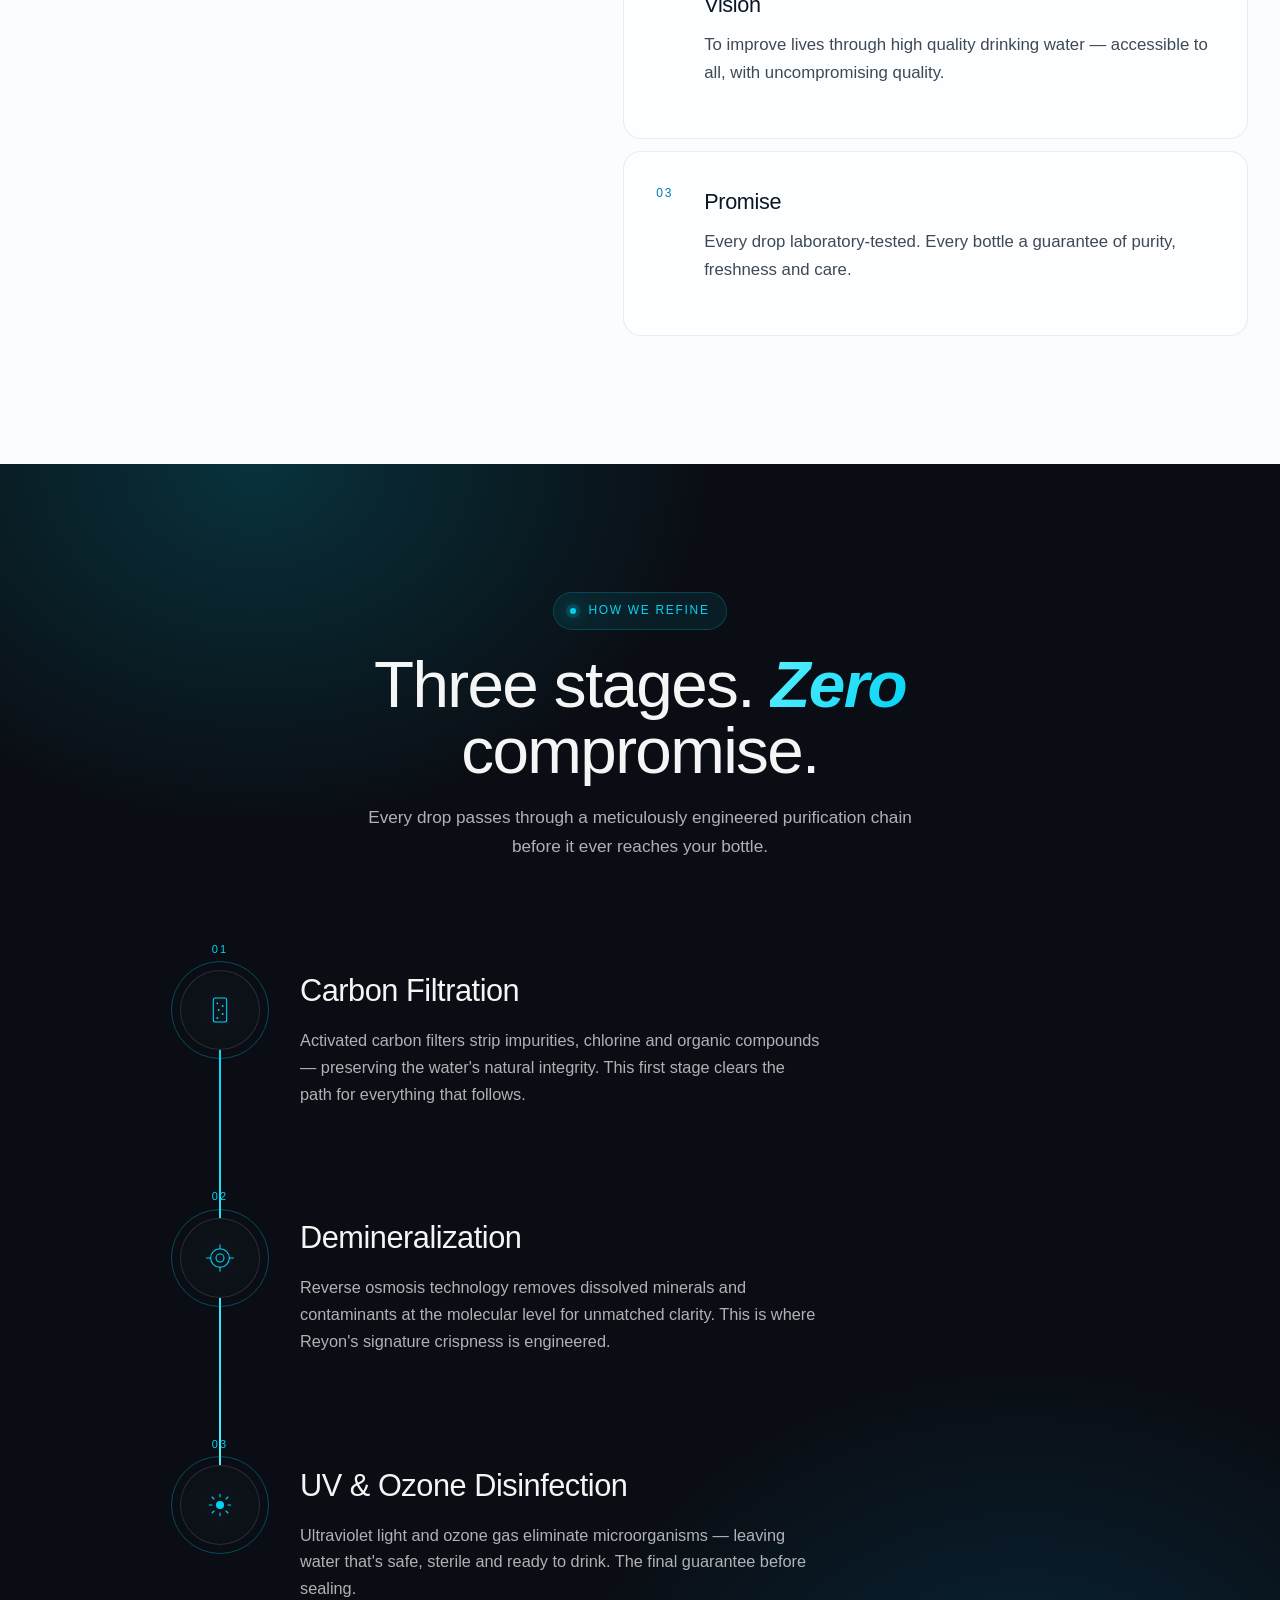
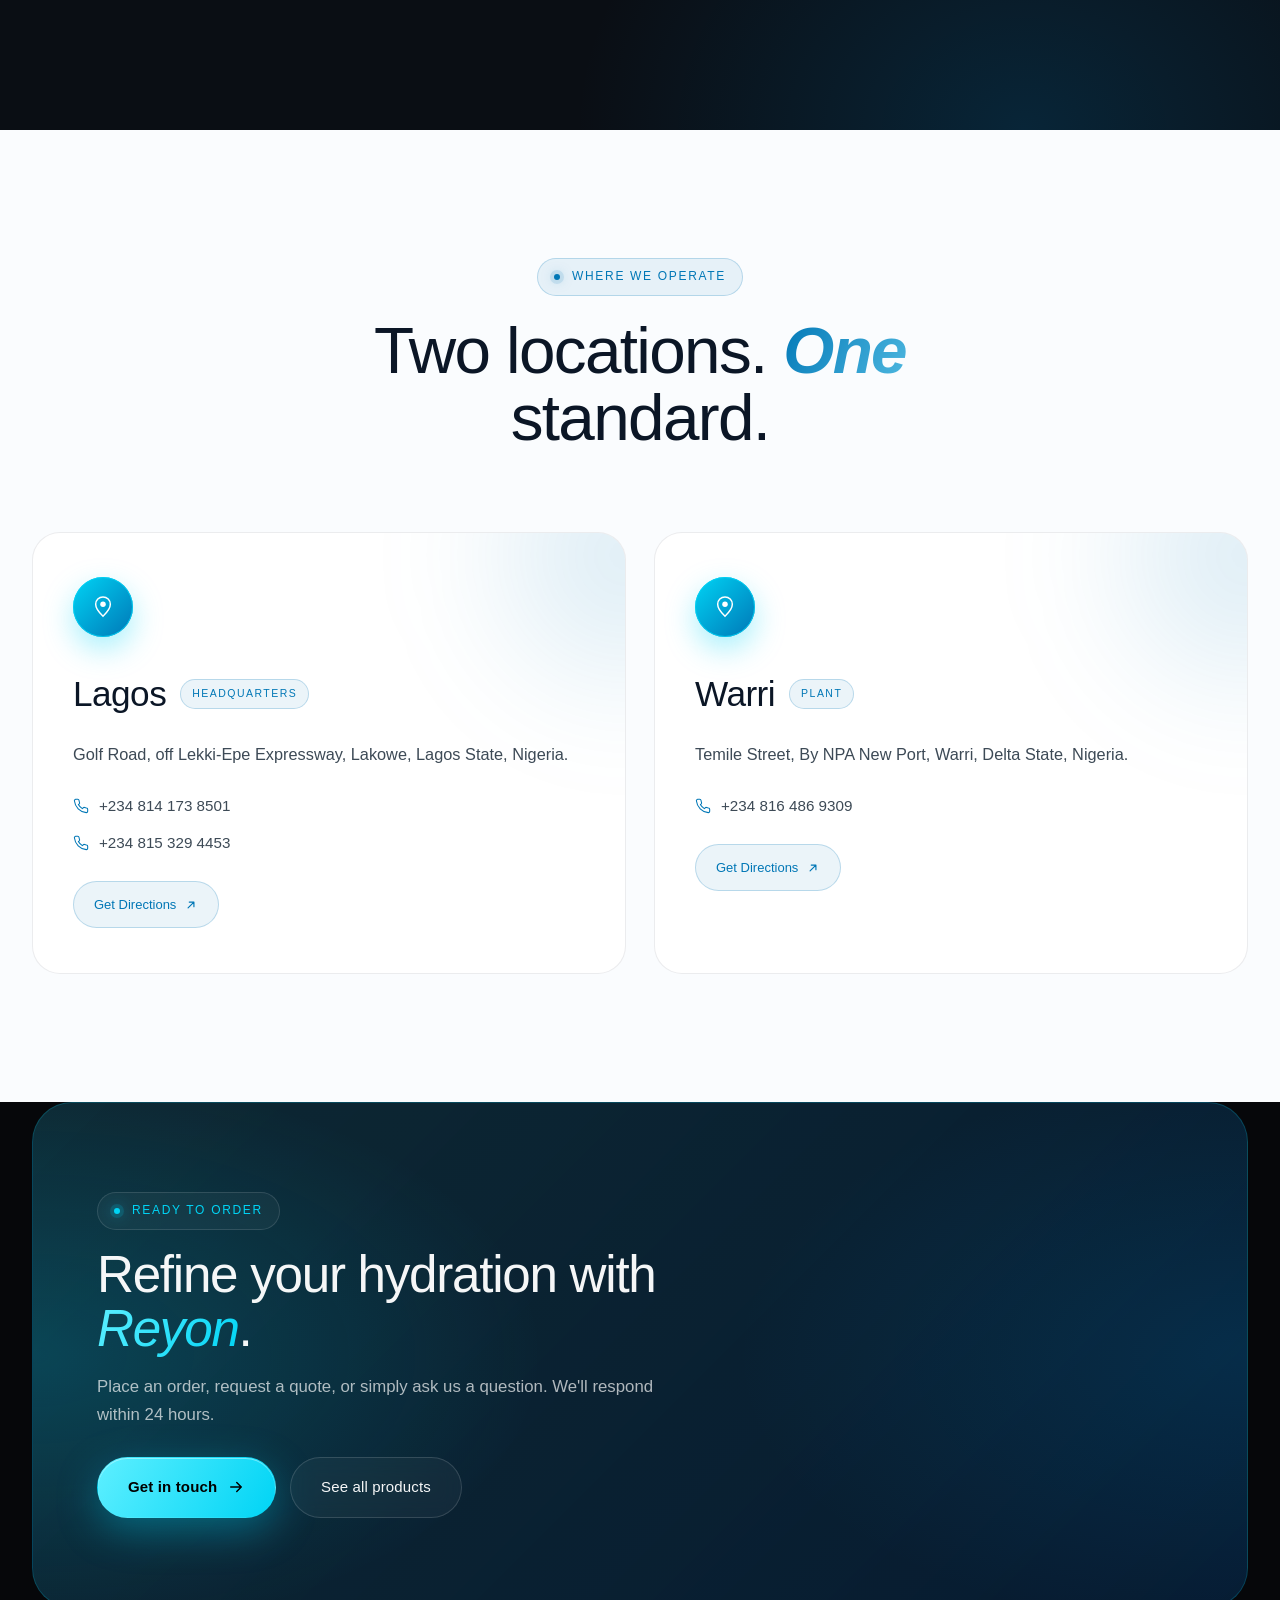
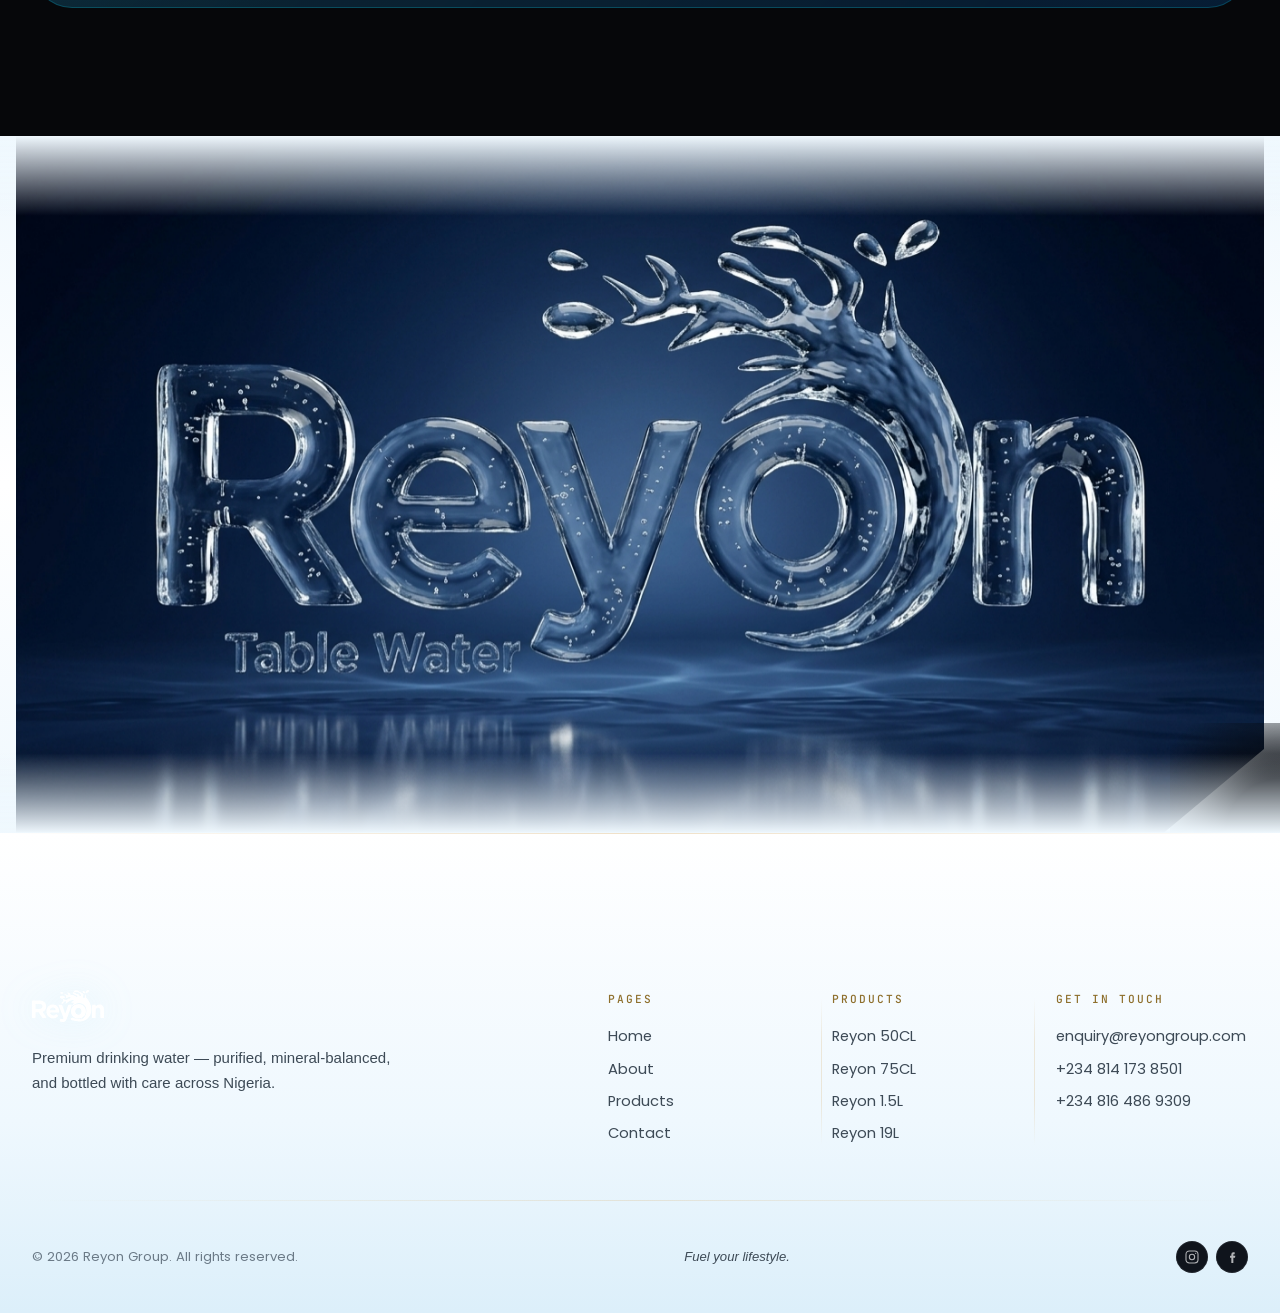
==== commit 59f92a9c: "Drop in 8 bright on-brand images + switch font system to Poppins Images (all native bright PNGs from" ====
--- a/about.html
+++ b/about.html
@@ -12,7 +12,7 @@
   <link rel="icon" type="image/svg+xml" href="assets/img/favicon.svg" />
   <link rel="preconnect" href="https://fonts.googleapis.com" />
   <link rel="preconnect" href="https://fonts.gstatic.com" crossorigin />
-  <link rel="stylesheet" href="https://fonts.googleapis.com/css2?family=Instrument+Serif:ital@0;1&family=Inter:wght@400;500;600;700;800&family=JetBrains+Mono:wght@500&family=Space+Grotesk:wght@300;400;500;600;700&display=swap" />
+  <link rel="stylesheet" href="https://fonts.googleapis.com/css2?family=Poppins:ital,wght@0,300;0,400;0,500;0,600;0,700;0,800;1,300;1,400;1,500;1,600&family=JetBrains+Mono:wght@500&display=swap" />
   <link rel="stylesheet" href="assets/css/tokens.css" />
   <link rel="stylesheet" href="assets/css/style.css" />
 </head>
--- a/assets/css/tokens.css
+++ b/assets/css/tokens.css
@@ -17,14 +17,28 @@
   --glass-border:  rgba(255, 255, 255, 0.14);
   --glass-fill:    rgba(255, 255, 255, 0.06);
 
-  /* Convenience text aliases */
+  /* ---------- PREMIUM LIGHT theme tokens ---------- */
+  --canvas:        #FAFCFE;     /* page background */
+  --paper:         #FFFFFF;     /* card surface (most opaque) */
+  --mist-bg:       #E8F4FA;     /* mist-tinted section bg */
+  --soft-mist:     #F2F8FB;     /* between canvas and mist-bg */
+  --ocean:         #0077B6;     /* deep accent on light */
+  --text-ink:      #0B1626;     /* primary text on light */
+  --text-on-light: #3D4A56;     /* secondary text on light */
+  --text-on-light-2:#6B7A87;    /* tertiary text on light */
+  --line-light:    rgba(11, 22, 38, 0.08);
+  --line-light-2:  rgba(11, 22, 38, 0.14);
+  --glass-light-fill: rgba(255, 255, 255, 0.7);
+  --glass-light-border: rgba(11, 22, 38, 0.08);
+
+  /* Convenience text aliases (still default to dark-context values) */
   --text:          var(--ice);
   --text-soft:     var(--mist);
   --text-muted:    var(--mist-text);
 
-  /* ---------- TYPOGRAPHY ---------- */
-  --font-display: 'Instrument Serif', Georgia, 'Times New Roman', serif;
-  --font-body:    'Inter', -apple-system, BlinkMacSystemFont, 'Segoe UI', Roboto, sans-serif;
+  /* ---------- TYPOGRAPHY (Poppins-led system) ---------- */
+  --font-display: 'Poppins', -apple-system, BlinkMacSystemFont, 'Segoe UI', sans-serif;
+  --font-body:    'Poppins', -apple-system, BlinkMacSystemFont, 'Segoe UI', Roboto, sans-serif;
   --font-mono:    'JetBrains Mono', ui-monospace, 'Cascadia Mono', Menlo, Consolas, monospace;
 
   /* Fluid scale (clamp) */
--- a/assets/css/style.css
+++ b/assets/css/style.css
@@ -2477,7 +2477,7 @@
 .liquid-cursor.is-active { opacity: 0.9; }
 .liquid-cursor.is-hover  { width: 36px; height: 36px; opacity: 0.55; }
 
-/* ===== HERO SLIDER — 3 slides crossfade ===== */
+/* ===== HERO SLIDER — 2-slide smooth crossfade ===== */
 .hero--slider .hero__slides {
   position: absolute;
   inset: 0;
@@ -2486,24 +2486,37 @@
 .hero--slider .hero__slide {
   position: absolute;
   inset: 0;
+  display: flex;
+  align-items: center;
+  /* respect the section's top/bottom padding so content sits below the nav and above the credentials pill */
+  padding: var(--space-128) 0 var(--space-96);
   opacity: 0;
   visibility: hidden;
-  transition: opacity 900ms cubic-bezier(0.22, 1, 0.36, 1), visibility 0s linear 900ms;
+  transition:
+    opacity 1400ms cubic-bezier(0.65, 0, 0.35, 1),
+    visibility 0s linear 1400ms;
   pointer-events: none;
+  z-index: 0;
 }
 .hero--slider .hero__slide.is-active {
   opacity: 1;
   visibility: visible;
-  transition: opacity 900ms cubic-bezier(0.22, 1, 0.36, 1), visibility 0s linear 0s;
+  transition:
+    opacity 1400ms cubic-bezier(0.65, 0, 0.35, 1),
+    visibility 0s linear 0s;
   pointer-events: auto;
-}
-/* Subtle Ken Burns zoom on the active slide image */
+  z-index: 1;
+}
+/* Slider parent now provides the layout box; the section itself doesn't need its own padding */
+.hero--liquid.hero--slider { padding: 0; }
+.hero--slider .hero__content { width: 100%; }
+/* Slow Ken Burns — gentle, no jarring snap */
 .hero--slider .hero__slide.is-active .hero__image {
-  animation: heroKenBurns 12s ease-in-out forwards;
+  animation: heroKenBurns 16s ease-out forwards;
 }
 @keyframes heroKenBurns {
-  from { transform: scale(1.02); }
-  to   { transform: scale(1.08); }
+  from { transform: scale(1.0); }
+  to   { transform: scale(1.06); }
 }
 
 /* Slider nav controls — bottom-right above credentials */
@@ -2615,22 +2628,64 @@
   z-index: -1;
   pointer-events: none;
   background:
-    radial-gradient(ellipse 75% 95% at 22% 50%, rgba(6, 9, 15, 0.88) 0%, rgba(6, 9, 15, 0.5) 40%, transparent 75%),
-    linear-gradient(105deg, var(--ink) 0%, rgba(6, 9, 15, 0.96) 30%, rgba(6, 9, 15, 0.65) 58%, rgba(6, 9, 15, 0.22) 100%),
-    linear-gradient(180deg, transparent 50%, rgba(6, 9, 15, 0.55) 100%);
-}
-
-/* Watermark stripper — crops bottom-right corner where AI tools place sparkle logos */
-.no-watermark,
+    /* Gentle left-side anchor for type — only as much as needed */
+    linear-gradient(105deg, var(--ink) 0%, rgba(6, 9, 15, 0.6) 35%, rgba(6, 9, 15, 0.15) 65%, transparent 100%),
+    /* Bottom edge falloff */
+    linear-gradient(180deg, transparent 60%, rgba(6, 9, 15, 0.4) 100%);
+}
+
+/* =========================================================
+   Watermark stripper — aggressive corner crop + matching ink
+   gradient overlay so the AI sparkle is gone regardless of
+   image rendered size.
+   ========================================================= */
 .hero__image,
 .logotype__img,
 .product-card__media img,
 .process-stage__media img,
 .promise__img,
-.blog-card__media img {
-  -webkit-clip-path: polygon(0 0, 100% 0, 100% 93%, 95.5% 100%, 0 100%);
-  clip-path: polygon(0 0, 100% 0, 100% 93%, 95.5% 100%, 0 100%);
-}
+.blog-card__media img,
+.no-watermark {
+  -webkit-clip-path: polygon(0 0, 100% 0, 100% 88%, 92% 100%, 0 100%);
+  clip-path: polygon(0 0, 100% 0, 100% 88%, 92% 100%, 0 100%);
+}
+
+/* Pseudo-element corner mask — hides watermark with a triangular ink gradient */
+.hero__media,
+.logotype__inner,
+.product-card__media,
+.process-stage__media,
+.promise__media,
+.blog-card__media {
+  position: relative;
+  isolation: isolate;
+}
+.hero__media::after,
+.logotype__inner::after,
+.product-card__media::after,
+.process-stage__media::after,
+.promise__media::after,
+.blog-card__media::after {
+  content: "";
+  position: absolute;
+  bottom: 0;
+  right: 0;
+  width: 14%;
+  aspect-ratio: 1 / 1;
+  max-width: 110px;
+  max-height: 110px;
+  background: radial-gradient(
+    ellipse at bottom right,
+    var(--ink) 0%,
+    var(--ink) 35%,
+    rgba(6, 9, 15, 0.6) 60%,
+    transparent 90%
+  );
+  z-index: 5;
+  pointer-events: none;
+}
+/* The promise image floats so its watermark moves with the float */
+.promise__media::after { display: none; } /* shield is centered + scaled, no fixed corner */
 
 /* Caustics overlay — turbulence at 6% */
 .hero__caustics {
@@ -2662,9 +2717,8 @@
   color: var(--ice);
   margin: 0 0 var(--space-32);
   text-wrap: balance;
-  text-shadow:
-    0 2px 24px rgba(0, 0, 0, 0.85),
-    0 1px 4px rgba(0, 0, 0, 0.6);
+  /* Subtle haloing only — image now has real negative space, no need to overcompensate */
+  text-shadow: 0 1px 8px rgba(0, 0, 0, 0.4);
 }
 .hero__title em {
   display: inline-block;
@@ -2674,8 +2728,7 @@
   -webkit-background-clip: text;
   background-clip: text;
   color: transparent;
-  /* drop-shadow on the gradient text since text-shadow doesn't apply to bg-clip */
-  filter: drop-shadow(0 2px 24px rgba(0, 0, 0, 0.55));
+  filter: drop-shadow(0 1px 8px rgba(0, 0, 0, 0.3));
 }
 .hero__lede {
   font-family: var(--font-body);
@@ -2684,7 +2737,7 @@
   max-width: 540px;
   line-height: var(--lead-normal);
   margin: 0 0 var(--space-48);
-  text-shadow: 0 1px 16px rgba(0, 0, 0, 0.85);
+  text-shadow: 0 1px 6px rgba(0, 0, 0, 0.4);
 }
 .hero__cta {
   display: flex;
@@ -4179,3 +4232,855 @@
   .btn-liquid { transition: none; }
   .nav.is-pulsing .nav__inner { animation: none !important; }
 }
+
+/* =========================================================
+   ============ PREMIUM LIGHT — global theme pivot ============
+   This block lives at the bottom of style.css so it cascades
+   over earlier dark-mode rules. Three sections stay dark as
+   editorial drama moments: HERO · PROCESS · WORDMARK.
+   Everything else flips to a light, airy, water-brand palette.
+   ========================================================= */
+
+/* ----- 1. Body + global text on light ----- */
+html, body { background: var(--canvas); }
+body { color: var(--text-ink); }
+::selection { background: var(--ocean); color: #fff; }
+
+/* ----- 2. Section background pivots ----- */
+.about-preview,
+.stats,
+.products-glass,
+.promise,
+.why-bento,
+.cta-final,
+.story,
+.locations,
+.contact,
+.contact-page,
+.products-page > .section,
+.page-hero,
+.related,
+.footer.footer--liquid {
+  background: var(--canvas);
+  color: var(--text-ink);
+}
+
+/* Soft mist bands for rhythm */
+.products-glass,
+.why-bento,
+.related {
+  background: linear-gradient(180deg, var(--canvas) 0%, var(--soft-mist) 50%, var(--canvas) 100%);
+}
+.promise {
+  background: linear-gradient(180deg, var(--canvas) 0%, var(--mist-bg) 100%);
+}
+.cta-final {
+  background: linear-gradient(180deg, var(--canvas) 0%, var(--soft-mist) 100%);
+}
+
+/* Page heroes (about, products, contact) — light editorial openers */
+.page-hero {
+  background:
+    radial-gradient(ellipse 60% 50% at 70% 30%, rgba(127, 216, 245, 0.22) 0%, transparent 70%),
+    radial-gradient(ellipse 50% 60% at 30% 80%, rgba(217, 181, 122, 0.10) 0%, transparent 70%),
+    var(--canvas);
+}
+.page-hero__title { color: var(--text-ink); }
+.page-hero__title em {
+  background: linear-gradient(120deg, var(--ocean), var(--glacier));
+  -webkit-background-clip: text;
+  background-clip: text;
+  color: transparent;
+  filter: none;
+}
+.page-hero__lede { color: var(--text-on-light); }
+.page-hero__bg .hero__mesh { display: none; }
+.page-hero__bg .hero__grid {
+  background-image:
+    linear-gradient(rgba(11,22,38,.03) 1px, transparent 1px),
+    linear-gradient(90deg, rgba(11,22,38,.03) 1px, transparent 1px);
+}
+
+/* ----- 3. Light glass treatment for cards inside light sections ----- */
+.about-preview .glass,
+.stats .glass,
+.products-glass .glass,
+.promise .glass,
+.why-bento .glass,
+.cta-final .glass,
+.locations .glass,
+.contact .glass {
+  background: linear-gradient(135deg, var(--glass-light-fill) 0%, rgba(255,255,255,0.45) 100%);
+  border: 1px solid var(--glass-light-border);
+  box-shadow:
+    0 1px 0 rgba(255, 255, 255, 0.95) inset,
+    0 -1px 0 rgba(11, 22, 38, 0.04) inset,
+    0 12px 30px -10px rgba(11, 22, 38, 0.10);
+  color: var(--text-ink);
+}
+
+/* ----- 4. Section type colors ----- */
+.about-preview .section__title,
+.stats .section__title,
+.products-glass .section__title,
+.promise .section__title,
+.why-bento .section__title,
+.cta-final .cta-final__title,
+.locations .section__title,
+.contact .section__title,
+.story .section__title,
+.related .section__title { color: var(--text-ink); }
+
+.about-preview .section__title em,
+.stats .section__title em,
+.products-glass .section__title em,
+.promise .section__title em,
+.why-bento .section__title em,
+.cta-final .cta-final__title em,
+.locations .section__title em,
+.contact .section__title em,
+.story .section__title em,
+.related .section__title em {
+  background: linear-gradient(120deg, var(--ocean), var(--glacier));
+  -webkit-background-clip: text;
+  background-clip: text;
+  color: transparent;
+}
+
+.about-preview p,
+.about-preview .section__lede,
+.products-glass .section__lede,
+.promise__lede,
+.why-bento .section__lede,
+.cta-final__lede,
+.story p,
+.locations p,
+.locations__address,
+.contact__text,
+.related p { color: var(--text-on-light); }
+
+/* Eyebrows on light bg */
+body .about-preview .eyebrow,
+body .stats .eyebrow,
+body .products-glass .eyebrow,
+body .promise .eyebrow,
+body .why-bento .eyebrow,
+body .cta-final .eyebrow,
+body .locations .eyebrow,
+body .contact .eyebrow,
+body .story .eyebrow,
+body .page-hero .eyebrow,
+body .related .eyebrow {
+  background: rgba(0, 119, 182, 0.08);
+  border-color: rgba(0, 119, 182, 0.22);
+  color: var(--ocean);
+}
+body .page-hero .eyebrow--light,
+body .cta-final .eyebrow--light {
+  background: rgba(217, 181, 122, 0.12);
+  border-color: rgba(217, 181, 122, 0.32);
+  color: #8E6F2C;
+}
+body .about-preview .eyebrow__dot,
+body .stats .eyebrow__dot,
+body .products-glass .eyebrow__dot,
+body .promise .eyebrow__dot,
+body .why-bento .eyebrow__dot,
+body .locations .eyebrow__dot,
+body .contact .eyebrow__dot,
+body .story .eyebrow__dot,
+body .page-hero .eyebrow__dot,
+body .related .eyebrow__dot {
+  background: var(--ocean);
+  box-shadow: 0 0 0 4px rgba(0,119,182,.12), 0 0 12px rgba(0,119,182,.5);
+}
+
+/* ----- 5. Stats cards on light ----- */
+.stats .stat-card { padding: var(--space-32); }
+.stats .stat-card__icon { color: var(--ocean); }
+.stats .stat-card__num { color: var(--text-ink); }
+.stats .stat-card__suffix { color: var(--champagne); }
+.stats .stat-card__label { color: var(--text-on-light-2); }
+.stats .stat-card::after {
+  background: linear-gradient(120deg, transparent, rgba(0, 119, 182, 0.10), transparent);
+}
+
+/* ----- 6. Products on light ----- */
+.products-glass .product-card { color: var(--text-ink); }
+.products-glass .product-card__media {
+  background: linear-gradient(180deg, var(--mist-bg) 0%, var(--paper) 100%);
+}
+.products-glass .product-card__media-fallback {
+  background:
+    radial-gradient(ellipse 70% 70% at 50% 30%, rgba(0, 119, 182, 0.10), transparent 70%),
+    linear-gradient(180deg, var(--mist-bg) 0%, var(--paper) 100%);
+}
+.products-glass .product-card__volume {
+  color: var(--ocean);
+  opacity: 0.55;
+}
+.products-glass .product-card__index { color: var(--ocean); }
+.products-glass .product-card--featured .product-card__index { color: #8E6F2C; }
+.products-glass .product-card__name { color: var(--text-ink); }
+.products-glass .product-card__desc { color: var(--text-on-light); }
+.products-glass .product-card__link { color: var(--ocean); }
+.products-glass .product-card--featured .product-card__link { color: #8E6F2C; }
+
+.products-glass .product-card:hover {
+  border-color: rgba(0, 119, 182, 0.32);
+  box-shadow:
+    0 1px 0 rgba(255, 255, 255, 0.95) inset,
+    0 -1px 0 rgba(11, 22, 38, 0.04) inset,
+    0 24px 50px -16px rgba(0, 119, 182, 0.25);
+}
+.products-glass .product-card--featured {
+  border-color: rgba(217, 181, 122, 0.42);
+}
+.products-glass .product-card--featured:hover {
+  border-color: rgba(217, 181, 122, 0.7);
+  box-shadow:
+    0 1px 0 rgba(255, 255, 255, 0.95) inset,
+    0 -1px 0 rgba(11, 22, 38, 0.04) inset,
+    0 24px 50px -16px rgba(217, 181, 122, 0.40);
+}
+
+/* ----- 7. Promise on light ----- */
+.promise__bg {
+  background:
+    radial-gradient(ellipse 50% 50% at 30% 50%, rgba(0, 119, 182, 0.10), transparent 70%),
+    radial-gradient(ellipse 40% 60% at 80% 30%, rgba(127, 216, 245, 0.18), transparent 70%);
+}
+.promise__halo {
+  background: radial-gradient(circle, rgba(0, 119, 182, 0.18) 0%, transparent 70%);
+}
+.promise__list li {
+  background: rgba(0, 119, 182, 0.04);
+  border-color: rgba(0, 119, 182, 0.16);
+  color: var(--text-on-light);
+}
+.promise__list svg { color: var(--ocean); }
+
+/* ----- 8. Why bento on light ----- */
+.why-bento::before {
+  background: radial-gradient(circle, rgba(0, 119, 182, 0.10), transparent 65%);
+}
+.why-bento .benefit-card { color: var(--text-ink); }
+.why-bento .benefit-card__icon {
+  background: rgba(0, 119, 182, 0.08);
+  border-color: rgba(0, 119, 182, 0.22);
+  color: var(--ocean);
+}
+.why-bento .benefit-card--lg .benefit-card__icon {
+  background: rgba(217, 181, 122, 0.12);
+  border-color: rgba(217, 181, 122, 0.42);
+  color: var(--champagne);
+}
+.why-bento .benefit-card--lg .benefit-card__title em {
+  background: linear-gradient(120deg, var(--champagne) 0%, #8E6F2C 100%);
+  -webkit-background-clip: text;
+  background-clip: text;
+  color: transparent;
+}
+.why-bento .benefit-card__num { color: var(--ocean); }
+.why-bento .benefit-card--lg .benefit-card__num { color: #8E6F2C; }
+.why-bento .benefit-card__num::before {
+  background: linear-gradient(90deg, var(--ocean), transparent);
+}
+.why-bento .benefit-card--lg .benefit-card__num::before {
+  background: linear-gradient(90deg, var(--champagne), transparent);
+}
+.why-bento .benefit-card__title { color: var(--text-ink); }
+.why-bento .benefit-card__desc { color: var(--text-on-light); }
+.why-bento .benefit-card--lg { border-color: rgba(217, 181, 122, 0.30); }
+
+/* ----- 9. CTA Final on light ----- */
+.cta-final__bg {
+  background:
+    radial-gradient(ellipse 70% 50% at 50% 30%, rgba(217, 181, 122, 0.20), transparent 70%),
+    radial-gradient(ellipse 80% 50% at 50% 100%, rgba(127, 216, 245, 0.22), transparent 70%);
+}
+.cta-final__title { color: var(--text-ink); }
+.cta-final__title em {
+  background: linear-gradient(120deg, var(--champagne) 0%, #8E6F2C 100%);
+  -webkit-background-clip: text;
+  background-clip: text;
+  color: transparent;
+}
+.cta-final__lede { color: var(--text-on-light); }
+
+/* ----- 10. Story (about page) on light ----- */
+.story__content p { color: var(--text-on-light); }
+.story__content { color: var(--text-ink); }
+.story__pillars .pillar { background: rgba(255, 255, 255, 0.6); border-color: var(--line-light); color: var(--text-ink); }
+.story__pillars .pillar h3 { color: var(--text-ink); }
+.story__pillars .pillar p { color: var(--text-on-light); }
+.story__pillars .pillar__num { color: var(--ocean); }
+
+/* ----- 11. Locations (about + contact) on light ----- */
+.locations .location {
+  background: var(--paper);
+  border-color: var(--line-light);
+  color: var(--text-ink);
+}
+.locations .location:hover {
+  border-color: rgba(0, 119, 182, 0.28);
+  box-shadow: 0 24px 50px -16px rgba(0, 119, 182, 0.20);
+}
+.locations .location::before {
+  background: radial-gradient(circle, rgba(0, 119, 182, 0.16), transparent 70%);
+}
+.locations .location__head h3 { color: var(--text-ink); }
+.locations .location__badge {
+  background: rgba(0, 119, 182, 0.08);
+  border-color: rgba(0, 119, 182, 0.22);
+  color: var(--ocean);
+}
+.locations .location__address { color: var(--text-on-light); }
+.locations .location__row { color: var(--text-on-light); }
+.locations .location__row:hover { color: var(--text-ink); }
+.locations .location__row svg { color: var(--ocean); }
+.locations .location__btn {
+  background: rgba(0, 119, 182, 0.08);
+  border-color: rgba(0, 119, 182, 0.22);
+  color: var(--ocean);
+}
+.locations .location__btn:hover { background: var(--ocean); color: #fff; border-color: var(--ocean); }
+
+/* ----- 12. Contact form on light ----- */
+.contact__inner { color: var(--text-ink); }
+.contact__form {
+  background: var(--paper);
+  border-color: var(--line-light);
+  box-shadow: 0 24px 50px -20px rgba(11, 22, 38, 0.10);
+}
+.contact__form::before {
+  background: linear-gradient(90deg, transparent, rgba(0, 119, 182, 0.4), transparent);
+}
+.contact .field input,
+.contact .field textarea,
+.contact .field select {
+  border-bottom: 1px solid rgba(11, 22, 38, 0.18);
+  color: var(--text-ink);
+}
+.contact .field label { color: var(--text-on-light); }
+.contact .field input:focus + label,
+.contact .field input:not(:placeholder-shown) + label,
+.contact .field textarea:focus + label,
+.contact .field textarea:not(:placeholder-shown) + label,
+.contact .field select:focus + label,
+.contact .field select:valid + label { color: var(--ocean); }
+.contact .field__line { background: linear-gradient(90deg, var(--ocean), var(--glacier)); }
+.contact .field select {
+  background-image: url("data:image/svg+xml,%3Csvg xmlns='http://www.w3.org/2000/svg' width='12' height='8' viewBox='0 0 12 8' fill='none'%3E%3Cpath d='M1 1.5L6 6.5L11 1.5' stroke='%230077B6' stroke-width='2' stroke-linecap='round' stroke-linejoin='round'/%3E%3C/svg%3E");
+}
+.contact .field select option { background: var(--paper); color: var(--text-ink); }
+.contact__success {
+  background: rgba(0, 119, 182, 0.08);
+  border-color: rgba(0, 119, 182, 0.25);
+  color: var(--ocean);
+}
+
+.contact__chip {
+  background: var(--paper);
+  border-color: var(--line-light);
+  color: var(--text-ink);
+}
+.contact__chip:hover { background: rgba(0, 119, 182, 0.05); border-color: rgba(0, 119, 182, 0.25); }
+.contact__chip-icon {
+  background: rgba(0, 119, 182, 0.08);
+  color: var(--ocean);
+  box-shadow: none;
+}
+.contact__chip small { color: var(--text-on-light-2); }
+.contact__chip strong { color: var(--text-ink); }
+
+.social-link {
+  background: var(--paper);
+  border-color: var(--line-light);
+  color: var(--ocean);
+}
+.social-link:hover { background: var(--ocean); color: #fff; border-color: var(--ocean); }
+
+.contact-page__hours {
+  background: var(--paper);
+  border-color: var(--line-light);
+}
+.hour-row small { color: var(--text-on-light-2); }
+.hour-row strong { color: var(--text-ink); }
+
+/* ----- 13. Products page (other pages too) ----- */
+.products-page .product-detail { border-bottom-color: var(--line-light); }
+.products-page .product-detail__media {
+  background:
+    radial-gradient(ellipse 70% 80% at 50% 30%, rgba(0, 119, 182, 0.10), transparent 70%),
+    var(--paper);
+  border-color: var(--line-light);
+}
+.products-page .product-detail__index { color: var(--ocean); }
+.products-page .product-detail__name { color: var(--text-ink); }
+.products-page .product-detail__name em {
+  background: linear-gradient(120deg, var(--ocean), var(--glacier));
+  -webkit-background-clip: text;
+  background-clip: text;
+  color: transparent;
+}
+.products-page .product-detail__desc { color: var(--text-on-light); }
+.products-page .product-detail__features div {
+  background: rgba(0, 119, 182, 0.04);
+  border-color: rgba(0, 119, 182, 0.16);
+}
+.products-page .product-detail__features svg { color: var(--ocean); }
+.products-page .product-detail__features small { color: var(--text-on-light-2); }
+.products-page .product-detail__features strong { color: var(--text-ink); }
+
+/* ----- 14. About preview KPIs ----- */
+.about-preview__stats {
+  background: var(--paper);
+  border-color: var(--line-light);
+}
+.about-preview .kpi__num { color: var(--text-ink); }
+.about-preview .kpi__suffix { color: var(--ocean); }
+.about-preview .kpi__label { color: var(--text-on-light-2); }
+
+/* ----- 15. Footer on light ----- */
+.footer.footer--liquid {
+  background: linear-gradient(180deg, var(--canvas) 0%, var(--mist-bg) 100%);
+  color: var(--text-on-light);
+}
+.footer.footer--liquid::before {
+  background: linear-gradient(90deg, transparent 0%, rgba(217, 181, 122, 0.42) 50%, transparent 100%);
+}
+.footer.footer--liquid .footer__top::after {
+  background: linear-gradient(90deg, transparent 0%, rgba(217, 181, 122, 0.28) 50%, transparent 100%);
+}
+.footer.footer--liquid .footer__nav::before,
+.footer.footer--liquid .footer__nav::after {
+  background: linear-gradient(180deg, transparent 0%, rgba(217, 181, 122, 0.28) 30%, rgba(217, 181, 122, 0.28) 70%, transparent 100%);
+}
+.footer.footer--liquid .footer__brand p { color: var(--text-on-light); }
+.footer.footer--liquid .footer__col h5 { color: #8E6F2C; }
+.footer.footer--liquid .footer__col a { color: var(--text-on-light); }
+.footer.footer--liquid .footer__col a:hover { color: var(--text-ink); }
+.footer.footer--liquid .footer__bottom {
+  color: var(--text-on-light-2);
+  border-top-color: rgba(11, 22, 38, 0.08);
+}
+.footer.footer--liquid .footer__credit { color: var(--text-on-light); }
+.footer__social--pills a {
+  background: var(--paper);
+  border-color: var(--line-light);
+  color: var(--ocean) !important;
+}
+.footer__social--pills a:hover {
+  color: var(--champagne) !important;
+  border-color: rgba(217, 181, 122, 0.4) !important;
+  background: var(--paper);
+}
+
+/* ----- 16. Nav on light pages — keep glass but invert text ----- */
+.nav__inner {
+  background: linear-gradient(135deg, rgba(255, 255, 255, 0.78) 0%, rgba(255, 255, 255, 0.45) 100%);
+  border-color: var(--line-light);
+  box-shadow: 0 8px 28px -12px rgba(11, 22, 38, 0.18),
+              inset 0 1px 0 rgba(255, 255, 255, 0.95),
+              inset 0 -1px 0 rgba(11, 22, 38, 0.04);
+}
+.nav.is-scrolled .nav__inner {
+  background: linear-gradient(135deg, rgba(255, 255, 255, 0.95) 0%, rgba(255, 255, 255, 0.85) 100%);
+  border-color: rgba(11, 22, 38, 0.12);
+}
+.nav__brand { color: var(--text-ink); }
+.nav__link { color: var(--text-on-light); }
+.nav__link:hover { color: var(--text-ink); background: rgba(0, 119, 182, 0.06); }
+.nav__link.is-active { color: var(--ocean); background: rgba(0, 119, 182, 0.10); }
+.nav__toggle span { background: var(--text-ink); }
+.nav.is-open .nav__menu {
+  background: linear-gradient(180deg, rgba(255, 255, 255, 0.96) 0%, var(--mist-bg) 100%);
+}
+.nav.is-open .nav__link {
+  color: var(--text-ink);
+  border-bottom-color: rgba(11, 22, 38, 0.08);
+}
+.nav.is-open .nav__link.is-active { color: var(--ocean); }
+
+/* Adjust the scroll-stop pulse for light bg */
+@keyframes navAquaPulse {
+  0% {
+    border-color: var(--glass-light-border);
+    box-shadow: 0 8px 28px -12px rgba(11, 22, 38, 0.18),
+                inset 0 1px 0 rgba(255, 255, 255, 0.95),
+                0 0 0 0 rgba(0, 119, 182, 0);
+  }
+  22% {
+    border-color: rgba(0, 119, 182, 0.55);
+    box-shadow: 0 8px 28px -12px rgba(11, 22, 38, 0.18),
+                inset 0 1px 0 rgba(255, 255, 255, 0.95),
+                0 0 28px 4px rgba(0, 119, 182, 0.30);
+  }
+  100% {
+    border-color: var(--glass-light-border);
+    box-shadow: 0 8px 28px -12px rgba(11, 22, 38, 0.18),
+                inset 0 1px 0 rgba(255, 255, 255, 0.95),
+                0 0 0 0 rgba(0, 119, 182, 0);
+  }
+}
+
+/* ----- 17. .btn-liquid (glacier variant) on light pages — keep readable ----- */
+.cta-final .btn-liquid:not(.btn-liquid--gold),
+.about-preview .btn-liquid:not(.btn-liquid--gold),
+.promise .btn-liquid:not(.btn-liquid--gold),
+.contact .btn-liquid:not(.btn-liquid--gold),
+.locations .btn-liquid:not(.btn-liquid--gold),
+.products-glass .btn-liquid:not(.btn-liquid--gold) {
+  color: var(--ocean);
+  background: linear-gradient(180deg, rgba(0, 119, 182, 0.08) 0%, rgba(0, 119, 182, 0.02) 100%);
+  border-color: rgba(0, 119, 182, 0.25);
+  box-shadow:
+    inset 0 1px 0 rgba(255, 255, 255, 0.85),
+    0 8px 22px -12px rgba(0, 119, 182, 0.30);
+}
+.cta-final .btn-liquid:not(.btn-liquid--gold):hover,
+.about-preview .btn-liquid:not(.btn-liquid--gold):hover,
+.promise .btn-liquid:not(.btn-liquid--gold):hover,
+.contact .btn-liquid:not(.btn-liquid--gold):hover,
+.locations .btn-liquid:not(.btn-liquid--gold):hover,
+.products-glass .btn-liquid:not(.btn-liquid--gold):hover {
+  border-color: rgba(0, 119, 182, 0.5);
+  box-shadow:
+    inset 0 1px 0 rgba(255, 255, 255, 0.95),
+    0 14px 32px -10px rgba(0, 119, 182, 0.40);
+}
+
+/* ----- 18. Sections that stay DARK (drama moments) ----- */
+/* Hero (slider) — keeps dark-on-image */
+.hero--liquid { background: var(--ink); color: var(--ice); }
+.hero__title { color: var(--ice); }
+.hero__lede { color: var(--mist); }
+.hero__credentials { color: var(--ice); border-color: var(--glass-border); }
+.hero__credentials::before { display: none; }
+
+/* Process — stays dark */
+.process-flow { background: var(--ink); color: var(--ice); }
+.process-flow .section__title { color: var(--ice); }
+.process-flow .section__title em {
+  background: linear-gradient(120deg, var(--aqua-glow), var(--glacier));
+  -webkit-background-clip: text;
+  background-clip: text;
+  color: transparent;
+}
+.process-flow .section__lede { color: var(--mist); }
+.process-flow .eyebrow {
+  background: rgba(127, 216, 245, 0.08);
+  border-color: rgba(127, 216, 245, 0.22);
+  color: var(--glacier);
+}
+.process-flow .eyebrow__dot {
+  background: var(--glacier);
+  box-shadow: 0 0 0 4px rgba(127, 216, 245, 0.14), 0 0 12px var(--glacier);
+}
+.process-flow .process-stage {
+  background: linear-gradient(135deg, rgba(255, 255, 255, 0.06) 0%, rgba(255, 255, 255, 0.02) 100%);
+  border-color: var(--glass-border);
+  color: var(--ice);
+}
+.process-flow .process-stage__title { color: var(--ice); }
+.process-flow .process-stage__desc { color: var(--mist); }
+
+/* Wordmark — stays dark */
+.logotype { background: var(--ink); }
+
+/* ----- 19. Tighten loader bg (rarely visible but fixes flash) ----- */
+.loader { background: var(--canvas); }
+
+/* ----- 20. Article (blog post body, if used) ----- */
+.article { color: var(--text-ink); }
+.article p, .article ul, .article ol { color: var(--text-on-light); }
+.article p strong { color: var(--text-ink); }
+.article h2, .article h3 { color: var(--text-ink); }
+.article blockquote {
+  background: linear-gradient(90deg, rgba(0, 119, 182, 0.06), transparent);
+  border-left-color: var(--ocean);
+  color: var(--text-ink);
+}
+.article a { color: var(--ocean); border-bottom-color: rgba(0, 119, 182, 0.4); }
+.article hr { background: var(--line-light); }
+.article-meta { color: var(--text-on-light-2); }
+.article-meta__cat {
+  background: rgba(0, 119, 182, 0.08);
+  border-color: rgba(0, 119, 182, 0.22);
+  color: var(--ocean);
+}
+.blog-card {
+  background: var(--paper);
+  border-color: var(--line-light);
+  color: var(--text-ink);
+}
+.blog-card:hover { border-color: rgba(0, 119, 182, 0.32); }
+.blog-card__title { color: var(--text-ink); }
+.blog-card__excerpt { color: var(--text-on-light); }
+.blog-card__meta { color: var(--text-on-light-2); }
+.blog-card__cat {
+  background: rgba(0, 119, 182, 0.08);
+  border-color: rgba(0, 119, 182, 0.22);
+  color: var(--ocean);
+}
+.blog-card__more { color: var(--ocean); }
+
+/* ----- 21. Back-to-top button on light ----- */
+.back-to-top {
+  background: var(--paper);
+  border-color: var(--line-light);
+  color: var(--ocean);
+}
+.back-to-top:hover { background: var(--ocean); color: #fff; border-color: var(--ocean); }
+
+/* ----- 21b. Poppins refinements (Poppins reads sharpest light at display sizes) ----- */
+.hero__title,
+.section__title,
+.page-hero__title,
+.cta-final__title,
+.promise .section__title,
+.process-flow .section__title {
+  font-weight: 300;
+  letter-spacing: -0.025em;
+}
+.hero__title em,
+.section__title em,
+.page-hero__title em,
+.cta-final__title em,
+.process-flow .section__title em {
+  font-weight: 600;
+  font-style: italic;
+}
+.benefit-card__title,
+.process-stage__title,
+.product-card__name,
+.product-detail__name,
+.location__head h3,
+.pillar h3 {
+  font-weight: 500;
+  letter-spacing: -0.015em;
+}
+.eyebrow,
+.benefit-card__num,
+.process-stage__num,
+.product-card__index,
+.product-detail__index,
+.stat-card__label,
+.location__badge {
+  font-weight: 500;
+  letter-spacing: 0.14em;
+}
+body { font-weight: 400; }
+.btn-liquid, .nav__link, .nav__brand { font-weight: 500; letter-spacing: 0.005em; }
+.nav__brand { letter-spacing: 0.18em; }
+.btn-liquid--gold { font-weight: 600; }
+
+/* ----- 22. Liquid cursor — invert blend on light ----- */
+.liquid-cursor {
+  background: var(--ocean);
+  box-shadow: 0 0 12px var(--ocean), 0 0 32px rgba(0, 119, 182, 0.45);
+  mix-blend-mode: multiply;
+}
+
+/* =========================================================
+   ============ ALL-BRIGHT FINAL — no dark anywhere ============
+   Lifts hero / process / wordmark off dark and onto a bright
+   sky-blue gradient. Existing dark-background images are
+   integrated via filter + mix-blend-mode until the user
+   regenerates them on light backgrounds.
+   ========================================================= */
+
+:root {
+  --sky-1:  #FFFFFF;
+  --sky-2:  #EFF8FE;
+  --sky-3:  #DCEFFA;
+  --sky-4:  #B6DEF3;
+  --sky-deep: #6CB7E0;
+}
+
+/* Loader + wow are no longer dark */
+.loader { background: var(--sky-1) !important; }
+.wow-overlay { background: linear-gradient(180deg, var(--sky-1) 0%, var(--sky-2) 50%, var(--sky-3) 100%); }
+.wow-overlay__bg { background: transparent; }
+
+/* ===== HERO — bright sky ===== */
+.hero--liquid {
+  background:
+    radial-gradient(ellipse 70% 70% at 30% 30%, rgba(255, 255, 255, 0.85) 0%, transparent 60%),
+    radial-gradient(ellipse 60% 60% at 80% 70%, rgba(127, 216, 245, 0.5) 0%, transparent 60%),
+    linear-gradient(180deg, var(--sky-1) 0%, var(--sky-2) 35%, var(--sky-3) 70%, var(--sky-4) 100%);
+  color: var(--text-ink);
+}
+.hero__overlay {
+  background: linear-gradient(105deg, rgba(255, 255, 255, 0.75) 0%, rgba(255, 255, 255, 0.35) 35%, transparent 65%);
+}
+/* Hero image renders cleanly — new images are already bright on light bg */
+.hero__image {
+  filter: none;
+  mix-blend-mode: normal;
+}
+.hero__title { color: var(--text-ink); text-shadow: 0 1px 8px rgba(255, 255, 255, 0.8); }
+.hero__title em {
+  background: linear-gradient(120deg, var(--ocean), var(--glacier));
+  -webkit-background-clip: text;
+  background-clip: text;
+  color: transparent;
+  filter: drop-shadow(0 1px 6px rgba(255, 255, 255, 0.7));
+}
+.hero__lede { color: var(--text-on-light); text-shadow: 0 1px 4px rgba(255, 255, 255, 0.85); }
+
+.hero__caustics { opacity: 0.04; mix-blend-mode: multiply; }
+
+.hero__credentials {
+  background: linear-gradient(135deg, rgba(255, 255, 255, 0.85) 0%, rgba(255, 255, 255, 0.5) 100%) !important;
+  border: 1px solid var(--line-light) !important;
+  color: var(--text-ink) !important;
+  box-shadow: 0 8px 24px -8px rgba(11, 22, 38, 0.12),
+              inset 0 1px 0 rgba(255, 255, 255, 0.95);
+}
+.hero__credentials-dot {
+  background: var(--champagne);
+  box-shadow: 0 0 0 3px rgba(217, 181, 122, 0.18), 0 0 8px var(--champagne);
+}
+
+/* Slider nav on bright bg */
+.hero__nav {
+  background: linear-gradient(135deg, rgba(255, 255, 255, 0.8) 0%, rgba(255, 255, 255, 0.5) 100%);
+  border-color: var(--line-light);
+  box-shadow: 0 8px 24px -8px rgba(11, 22, 38, 0.12);
+}
+.hero__nav-btn {
+  background: rgba(255, 255, 255, 0.6);
+  border-color: var(--line-light);
+  color: var(--ocean);
+}
+.hero__nav-btn:hover { background: var(--ocean); color: #fff; border-color: var(--ocean); }
+.hero__dot::before { background: rgba(11, 22, 38, 0.18); }
+.hero__dot.is-active::before {
+  background: var(--ocean);
+  box-shadow: 0 0 12px var(--ocean);
+}
+
+/* ===== PROCESS — bright ===== */
+.process-flow {
+  background:
+    radial-gradient(ellipse 50% 40% at 20% 0%, rgba(127, 216, 245, 0.28) 0%, transparent 70%),
+    radial-gradient(ellipse 50% 40% at 80% 100%, rgba(0, 119, 182, 0.18) 0%, transparent 70%),
+    linear-gradient(180deg, var(--sky-2) 0%, var(--sky-3) 100%);
+  color: var(--text-ink);
+}
+.process-flow__bg { display: none; }
+.process-flow .section__title { color: var(--text-ink); }
+.process-flow .section__title em {
+  background: linear-gradient(120deg, var(--ocean), var(--glacier));
+  -webkit-background-clip: text;
+  background-clip: text;
+  color: transparent;
+}
+.process-flow .section__lede { color: var(--text-on-light); }
+.process-flow .eyebrow {
+  background: rgba(0, 119, 182, 0.10);
+  border-color: rgba(0, 119, 182, 0.25);
+  color: var(--ocean);
+}
+.process-flow .eyebrow__dot {
+  background: var(--ocean);
+  box-shadow: 0 0 0 4px rgba(0, 119, 182, 0.15), 0 0 12px var(--ocean);
+}
+
+.process-flow__line { background: linear-gradient(180deg, transparent 0%, rgba(0, 119, 182, 0.18) 6%, rgba(0, 119, 182, 0.18) 94%, transparent 100%); }
+.process-flow__line-flow {
+  background: linear-gradient(180deg,
+    transparent 0%,
+    rgba(0, 119, 182, 0.5) 28%,
+    rgba(127, 216, 245, 0.95) 50%,
+    rgba(0, 119, 182, 0.5) 72%,
+    transparent 100%);
+  filter: drop-shadow(0 0 6px rgba(0, 119, 182, 0.6));
+}
+.process-flow .process-stage__node {
+  background: radial-gradient(circle, var(--ocean) 0%, var(--glacier) 80%);
+  box-shadow: 0 0 0 4px rgba(0, 119, 182, 0.18), 0 0 22px var(--ocean);
+}
+
+.process-flow .process-stage {
+  background: linear-gradient(135deg, rgba(255, 255, 255, 0.85) 0%, rgba(255, 255, 255, 0.5) 100%);
+  border-color: var(--glass-light-border);
+  box-shadow:
+    0 1px 0 rgba(255, 255, 255, 0.95) inset,
+    0 16px 36px -12px rgba(11, 22, 38, 0.12);
+  color: var(--text-ink);
+}
+.process-flow .process-stage:hover {
+  border-color: rgba(0, 119, 182, 0.32);
+  box-shadow:
+    0 1px 0 rgba(255, 255, 255, 0.95) inset,
+    0 24px 50px -16px rgba(0, 119, 182, 0.30);
+}
+.process-flow .process-stage__media { background: linear-gradient(135deg, var(--mist-bg), var(--paper)); }
+/* Process images now bright on light bg — no blend-mode hack needed */
+.process-flow .process-stage__media img {
+  filter: none;
+  mix-blend-mode: normal;
+}
+.process-flow .process-stage__title { color: var(--text-ink); }
+.process-flow .process-stage__title em {
+  background: linear-gradient(120deg, var(--ocean), var(--glacier));
+  -webkit-background-clip: text;
+  background-clip: text;
+  color: transparent;
+}
+.process-flow .process-stage__desc { color: var(--text-on-light); }
+.process-flow .process-stage__num { color: var(--ocean); }
+.process-flow .process-stage__num::before {
+  background: linear-gradient(90deg, var(--ocean), transparent);
+}
+
+/* ===== WORDMARK — bright ===== */
+.logotype {
+  background:
+    radial-gradient(ellipse 60% 80% at 50% 50%, rgba(127, 216, 245, 0.35) 0%, transparent 70%),
+    linear-gradient(180deg, var(--sky-2) 0%, var(--sky-1) 50%, var(--sky-2) 100%);
+}
+.logotype::before { background: linear-gradient(180deg, var(--sky-2) 0%, transparent 100%); }
+.logotype::after  { background: linear-gradient(0deg,   var(--sky-2) 0%, transparent 100%); }
+/* Wordmark image now native bright — no blend-mode hack needed */
+.logotype__img {
+  filter: none;
+  mix-blend-mode: normal;
+}
+
+/* ===== ABOUT preview hero image (if any) — bright ===== */
+.story__visual { background: linear-gradient(135deg, var(--mist-bg), var(--paper)); border-color: var(--line-light); }
+.story__visual svg { filter: brightness(1.3) saturate(1.1); mix-blend-mode: multiply; }
+
+/* ===== Page heroes (about, products, contact) — slightly brighter ===== */
+.page-hero {
+  background:
+    radial-gradient(ellipse 70% 60% at 70% 30%, rgba(127, 216, 245, 0.4) 0%, transparent 65%),
+    radial-gradient(ellipse 50% 60% at 30% 80%, rgba(217, 181, 122, 0.12) 0%, transparent 70%),
+    linear-gradient(180deg, var(--sky-1) 0%, var(--sky-2) 100%);
+}
+
+/* ===== Soft mist bands kept lighter still ===== */
+.products-glass,
+.why-bento,
+.related {
+  background: linear-gradient(180deg, var(--sky-1) 0%, var(--sky-2) 50%, var(--sky-1) 100%);
+}
+.promise { background: linear-gradient(180deg, var(--sky-1) 0%, var(--sky-3) 100%); }
+.cta-final { background: linear-gradient(180deg, var(--sky-1) 0%, var(--sky-2) 100%); }
+.about-preview, .stats { background: var(--sky-1); }
+
+/* ===== Footer — sky tail ===== */
+.footer.footer--liquid {
+  background: linear-gradient(180deg, var(--sky-1) 0%, var(--sky-2) 60%, var(--sky-3) 100%);
+}
+
+/* ===== Reduced motion safety ===== */
+@media (prefers-reduced-motion: reduce) {
+  .hero__image,
+  .process-flow .process-stage__media img,
+  .logotype__img { filter: none; mix-blend-mode: normal; }
+}
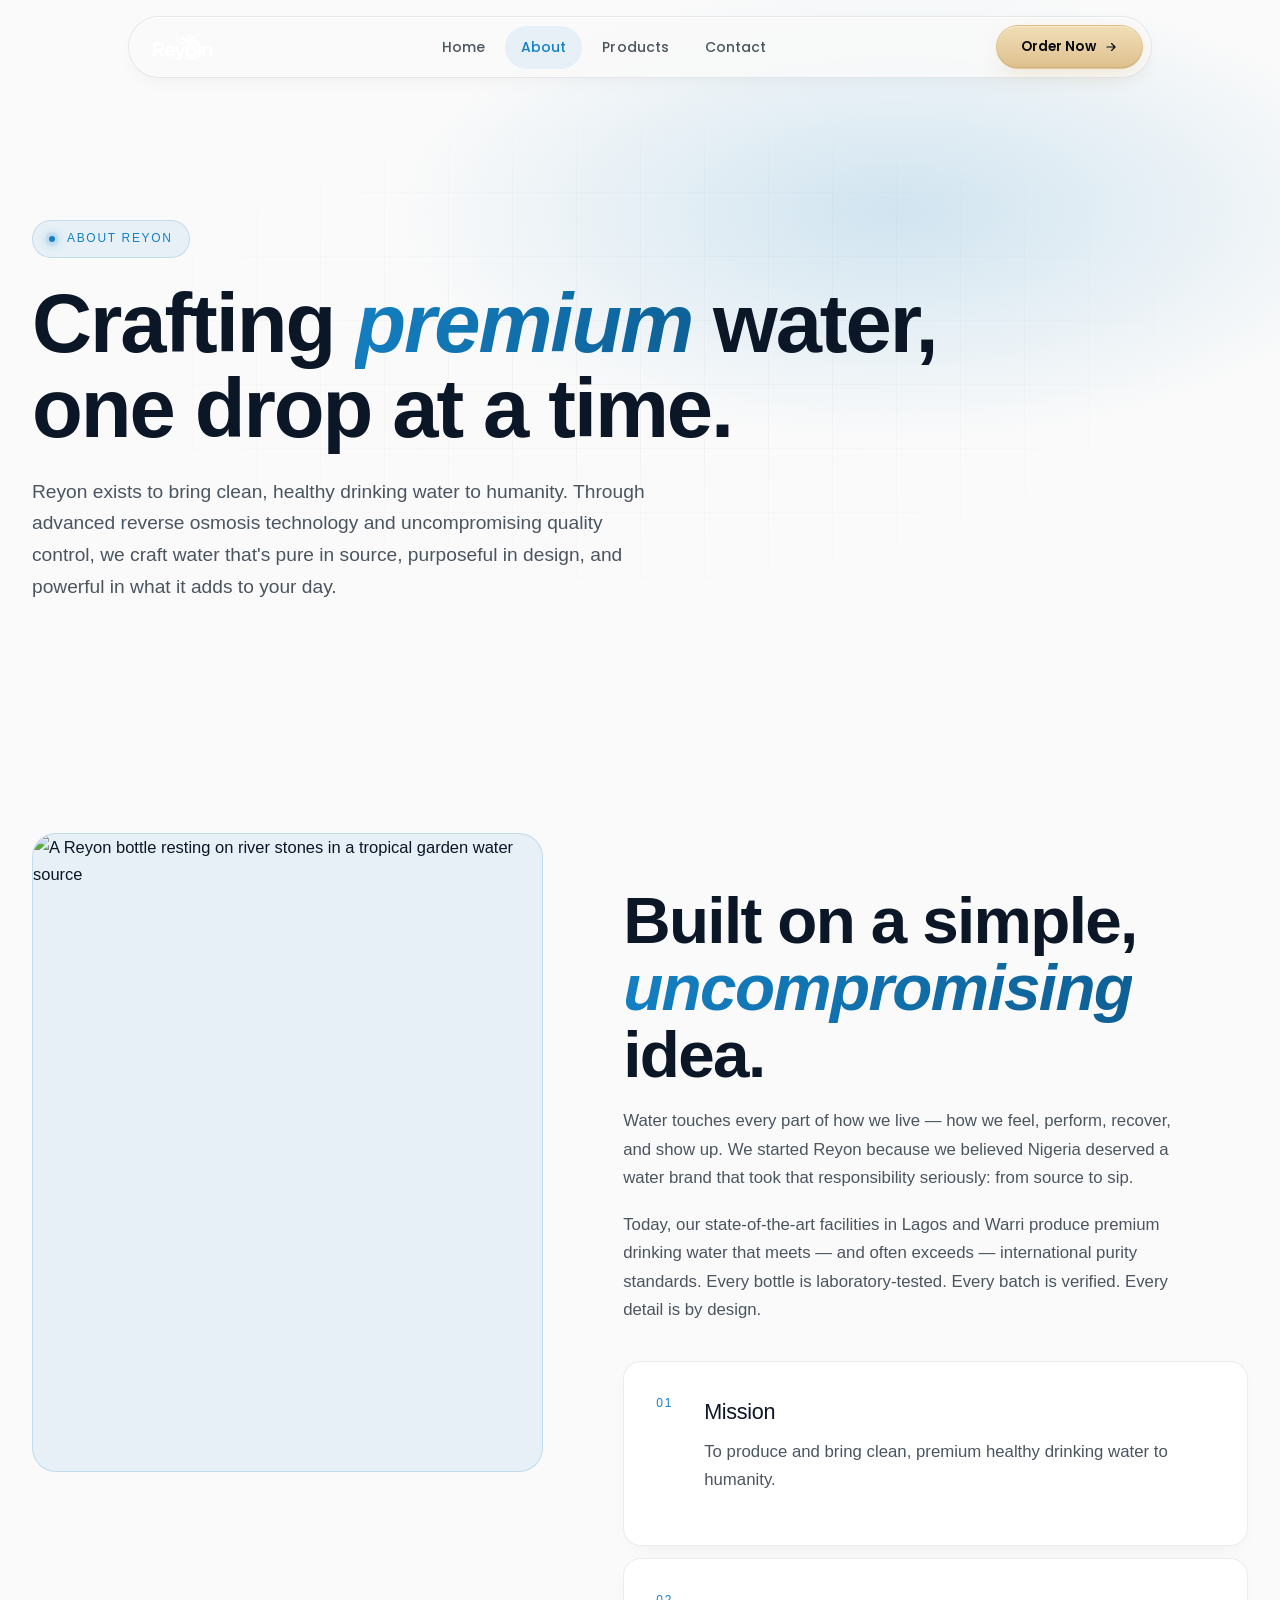
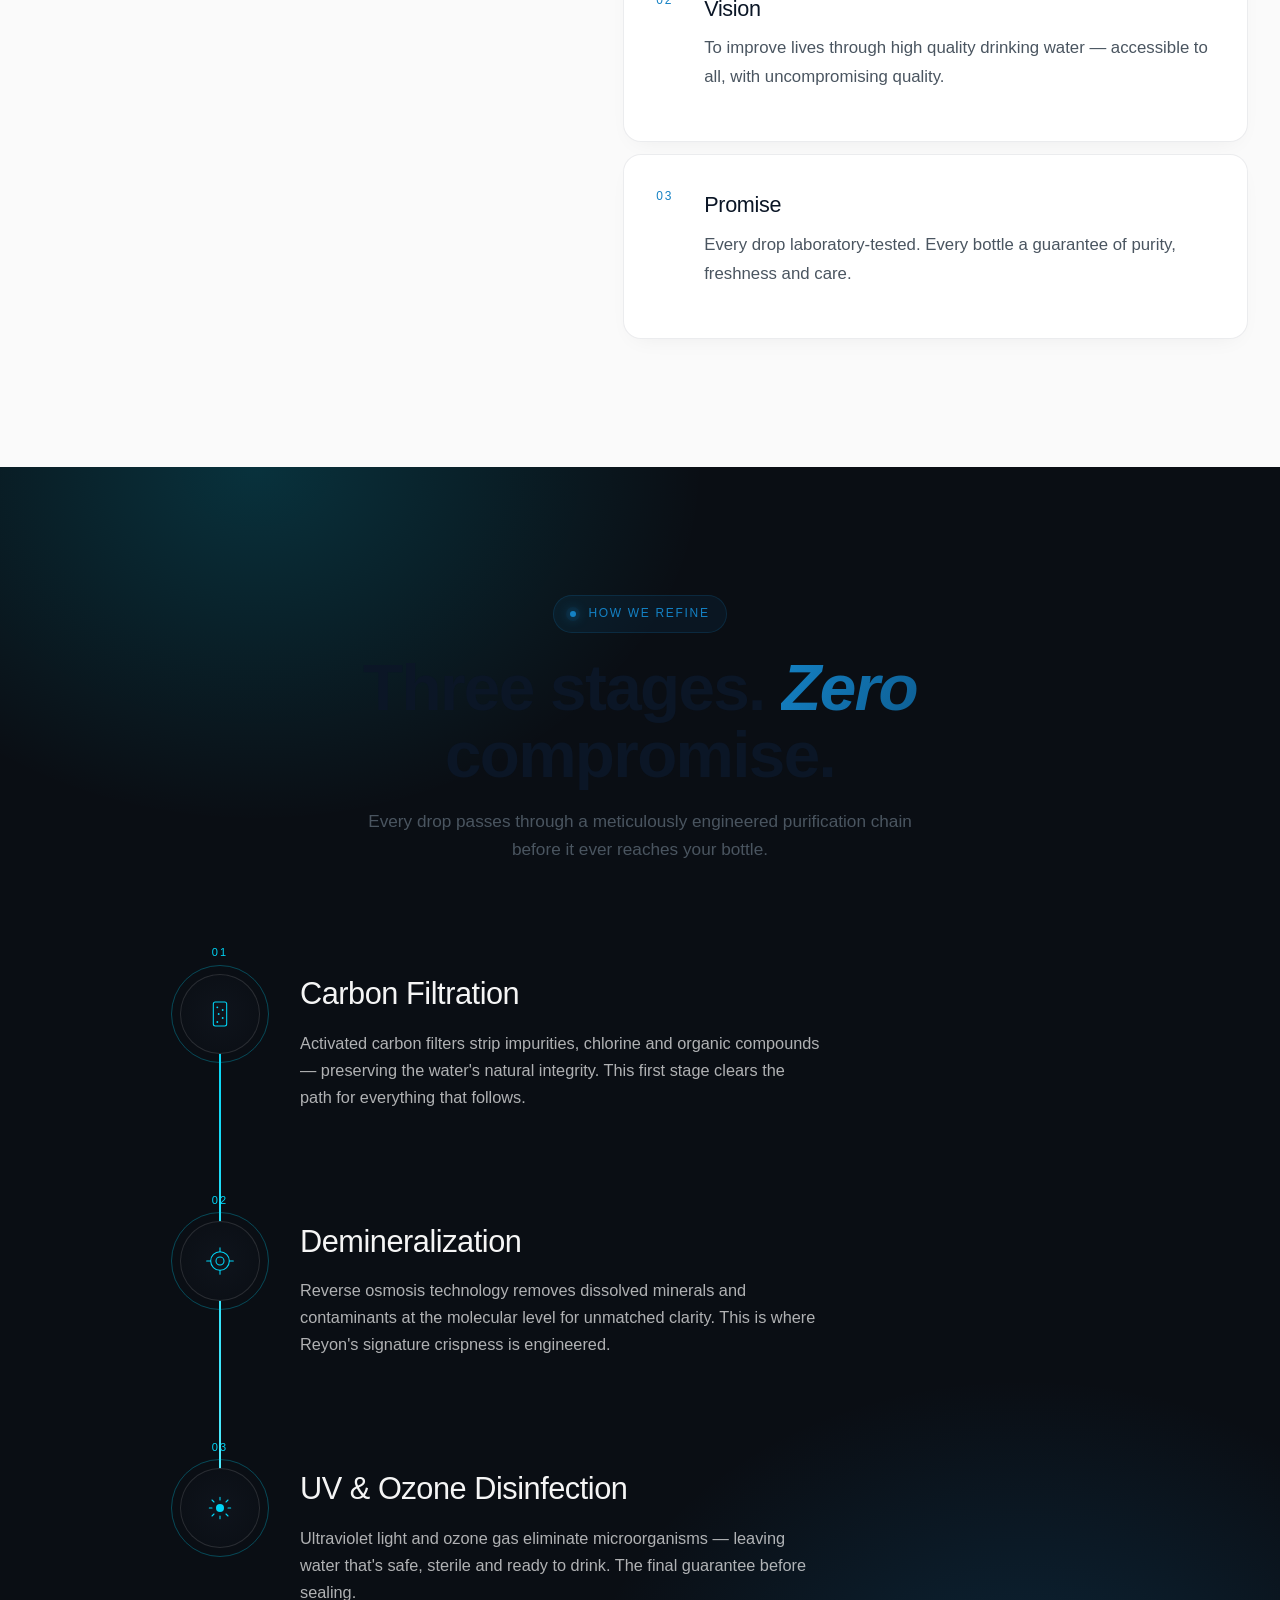
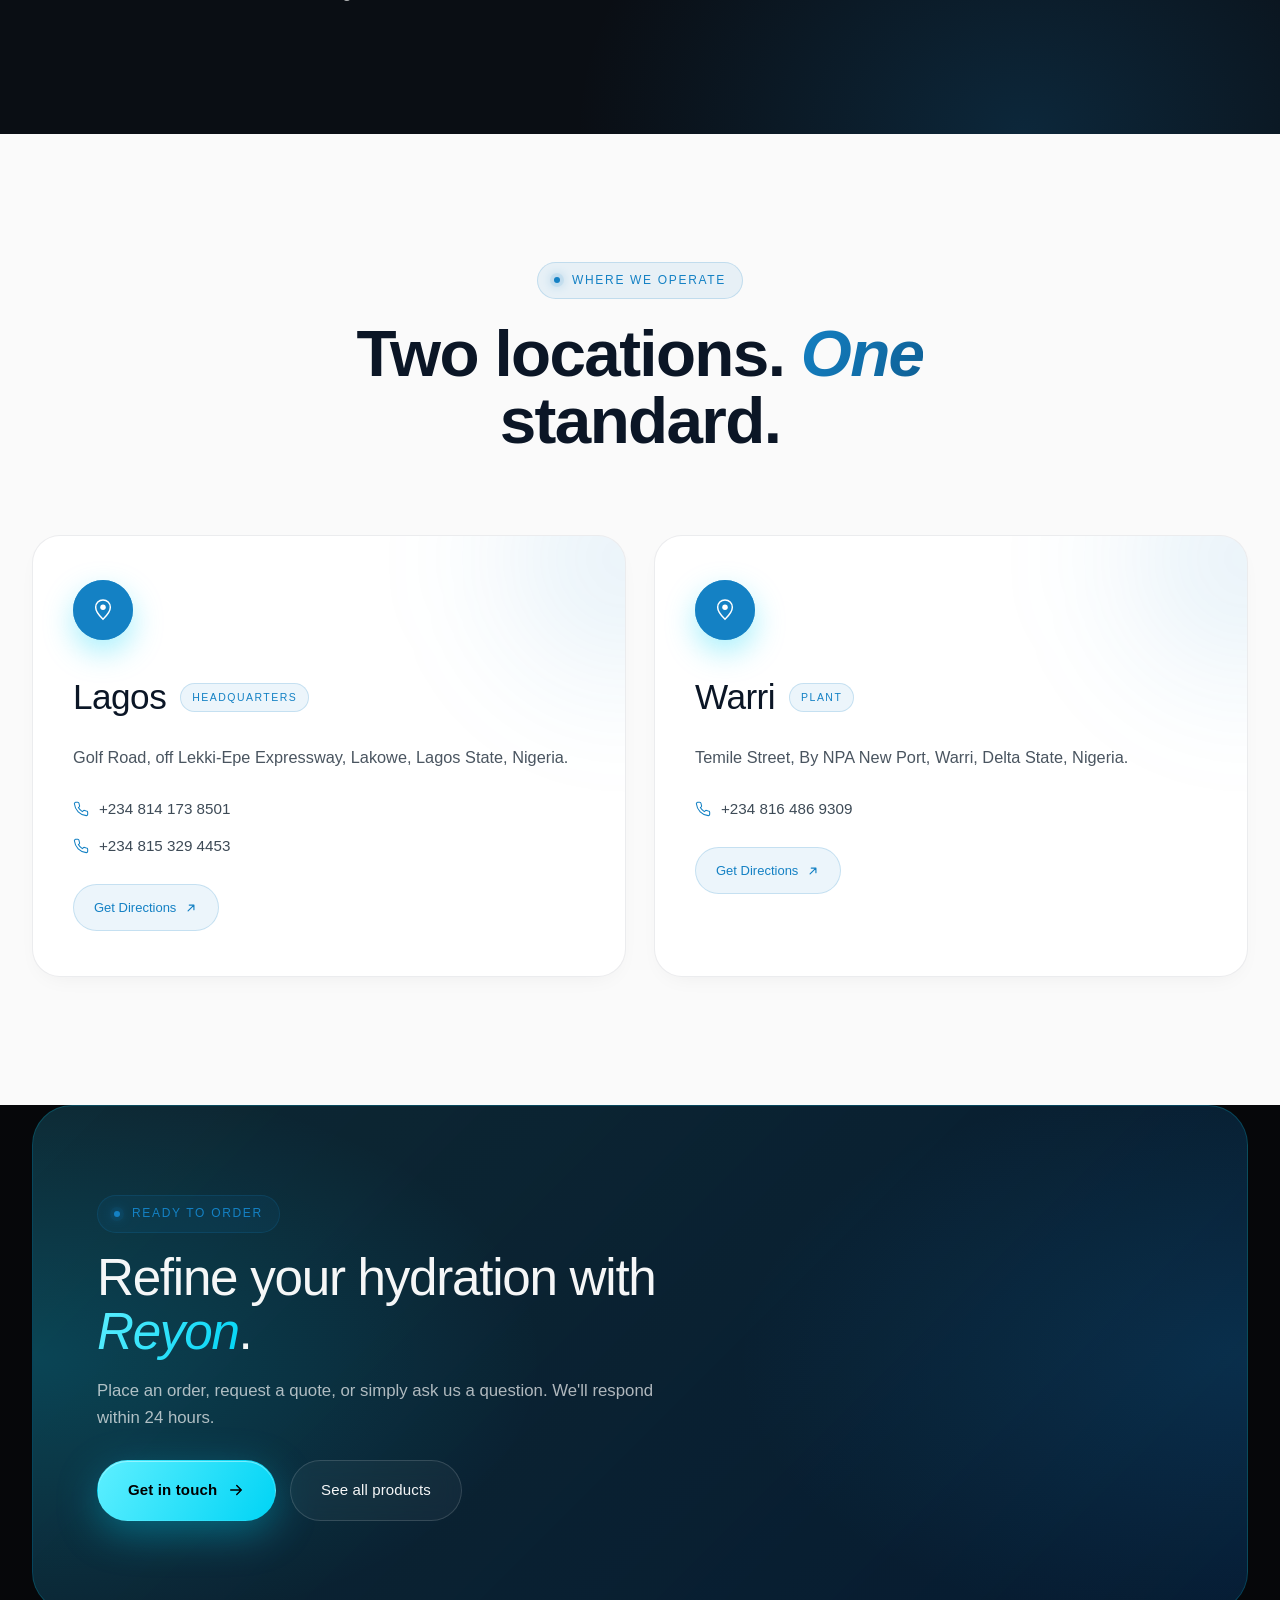
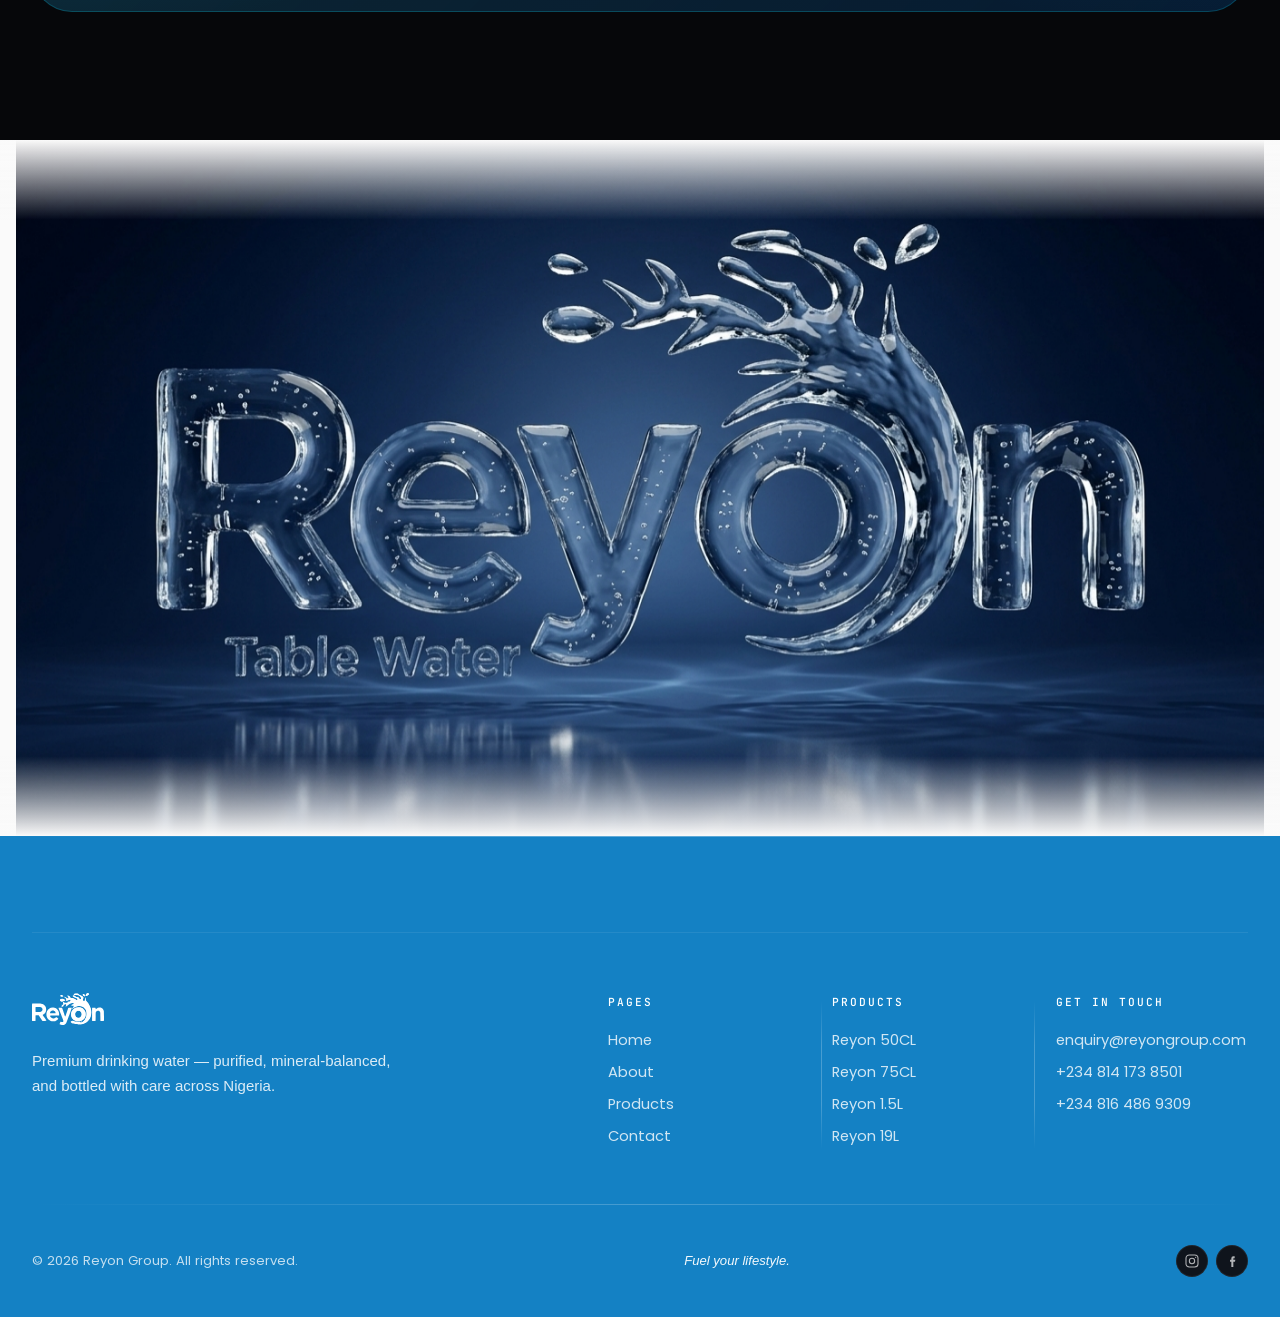
==== commit cfdd3058: "Footer to solid #1481C4 + tropical-garden image on About page Footer (every page) - Background: soli" ====
--- a/about.html
+++ b/about.html
@@ -86,32 +86,11 @@
       <div class="container story__inner">
         <div class="story__media reveal" data-reveal>
           <div class="story__visual">
-            <svg viewBox="0 0 500 600" width="100%" height="100%" preserveAspectRatio="xMidYMid slice">
-              <defs>
-                <linearGradient id="storyBg" x1="0" y1="0" x2="1" y2="1">
-                  <stop offset="0%" stop-color="#001F3F"/><stop offset="100%" stop-color="#03045E"/>
-                </linearGradient>
-                <radialGradient id="storyGlow" cx="0.5" cy="0.4" r="0.5">
-                  <stop offset="0%" stop-color="rgba(0,212,245,.5)"/>
-                  <stop offset="100%" stop-color="rgba(0,212,245,0)"/>
-                </radialGradient>
-              </defs>
-              <rect width="500" height="600" fill="url(#storyBg)"/>
-              <circle cx="250" cy="280" r="230" fill="url(#storyGlow)"/>
-              <!-- Concentric rings -->
-              <circle cx="250" cy="280" r="60" fill="none" stroke="rgba(255,255,255,.18)" stroke-width="1"/>
-              <circle cx="250" cy="280" r="100" fill="none" stroke="rgba(255,255,255,.14)" stroke-width="1"/>
-              <circle cx="250" cy="280" r="150" fill="none" stroke="rgba(255,255,255,.10)" stroke-width="1"/>
-              <circle cx="250" cy="280" r="200" fill="none" stroke="rgba(255,255,255,.06)" stroke-width="1"/>
-              <!-- Central drop -->
-              <path d="M250 200 C 290 200, 320 250, 320 290 A 70 70 0 1 1 180 290 C 180 250, 210 200, 250 200 Z" fill="rgba(255,255,255,.92)"/>
-              <ellipse cx="225" cy="265" rx="10" ry="22" fill="#5DEFFF" opacity=".4"/>
-              <!-- Floating drops -->
-              <circle cx="100" cy="120" r="4" fill="#5DEFFF"/>
-              <circle cx="400" cy="160" r="6" fill="#B5F2FA"/>
-              <circle cx="80" cy="450" r="5" fill="#00D4F5"/>
-              <circle cx="420" cy="480" r="4" fill="#5DEFFF"/>
-            </svg>
+            <img class="story__img"
+                 src="assets/img/about-source.png"
+                 alt="A Reyon bottle resting on river stones in a tropical garden water source"
+                 loading="lazy"
+                 width="1280" height="1600" />
           </div>
         </div>
         <div class="story__content">
--- a/assets/css/tokens.css
+++ b/assets/css/tokens.css
@@ -7,9 +7,9 @@
   --ink:           #06090F;
   --midnight:      #0B1626;
   --abyss:         #11243D;
-  --glacier:       #4FB8E0;
-  --aqua-glow:     #7FD8F5;
-  --mist:          #D6ECF7;
+  --glacier:       #4FA8DC;
+  --aqua-glow:     #86C8E5;
+  --mist:          #DCE9F4;
   --champagne:     #D9B57A;
   --champagne-soft:#F0DCB3;
   --ice:           #F4FAFD;
@@ -18,11 +18,11 @@
   --glass-fill:    rgba(255, 255, 255, 0.06);
 
   /* ---------- PREMIUM LIGHT theme tokens ---------- */
-  --canvas:        #FAFCFE;     /* page background */
+  --canvas:        #FAFAFA;     /* page background — warm soft white */
   --paper:         #FFFFFF;     /* card surface (most opaque) */
   --mist-bg:       #E8F4FA;     /* mist-tinted section bg */
   --soft-mist:     #F2F8FB;     /* between canvas and mist-bg */
-  --ocean:         #0077B6;     /* deep accent on light */
+  --ocean:         #1481C4;     /* Brand blue — vibrant water-brand */
   --text-ink:      #0B1626;     /* primary text on light */
   --text-on-light: #3D4A56;     /* secondary text on light */
   --text-on-light-2:#6B7A87;    /* tertiary text on light */
@@ -101,7 +101,7 @@
     inset 0 -1px 0 rgba(255, 255, 255, 0.05);
 
   /* Color glows — used on hover */
-  --shadow-glacier-glow:   0 18px 50px -12px rgba(79, 184, 224, 0.42);
+  --shadow-glacier-glow:   0 18px 50px -12px rgba(20, 129, 196, 0.42);
   --shadow-champagne-glow: 0 18px 50px -12px rgba(217, 181, 122, 0.45);
   --shadow-aqua-pulse:     0 0 0 1px rgba(127, 216, 245, 0.35);
 
--- a/assets/css/style.css
+++ b/assets/css/style.css
@@ -16,7 +16,7 @@
   --primary:  #00D4F5;
   --bright:   #5DEFFF;
   --pale:     #B5F2FA;
-  --deep:     #0077B6;
+  --deep:     #1481C4;
   --ink-deep: #03045E;
 
   --text:        rgba(255, 255, 255, 0.96);
@@ -426,7 +426,7 @@
 .hero__mesh {
   position: absolute; inset: -10%;
   background:
-    radial-gradient(ellipse 60% 60% at 20% 20%, rgba(0, 119, 182, 0.5), transparent 60%),
+    radial-gradient(ellipse 60% 60% at 20% 20%, rgba(20, 129, 196, 0.5), transparent 60%),
     radial-gradient(ellipse 70% 60% at 80% 30%, rgba(0, 212, 245, 0.35), transparent 60%),
     radial-gradient(ellipse 50% 50% at 50% 90%, rgba(93, 239, 255, 0.25), transparent 70%),
     radial-gradient(ellipse 80% 60% at 70% 70%, rgba(3, 4, 94, 0.6), transparent 70%);
@@ -744,7 +744,7 @@
   top: 10%; right: -20%;
   width: 800px; height: 800px;
   border-radius: 50%;
-  background: radial-gradient(circle, rgba(0, 119, 182, 0.18), transparent 65%);
+  background: radial-gradient(circle, rgba(20, 129, 196, 0.18), transparent 65%);
   filter: blur(60px);
   pointer-events: none;
 }
@@ -829,7 +829,7 @@
   height: 100%;
   width: auto;
   transition: transform 700ms var(--ease);
-  filter: drop-shadow(0 30px 30px rgba(0, 119, 182, 0.4));
+  filter: drop-shadow(0 30px 30px rgba(20, 129, 196, 0.4));
 }
 .product:hover .product__media svg { transform: translateY(-8px) scale(1.06); }
 .product__halo {
@@ -911,7 +911,7 @@
   position: absolute; inset: 0;
   background:
     radial-gradient(ellipse 50% 40% at 20% 0%, rgba(0, 212, 245, 0.18), transparent 70%),
-    radial-gradient(ellipse 50% 40% at 80% 100%, rgba(0, 119, 182, 0.22), transparent 70%);
+    radial-gradient(ellipse 50% 40% at 80% 100%, rgba(20, 129, 196, 0.22), transparent 70%);
   pointer-events: none;
 }
 .process .container { position: relative; }
@@ -1423,7 +1423,7 @@
   margin: 0 auto;
   user-select: none;
   -webkit-user-drag: none;
-  filter: drop-shadow(0 0 80px rgba(127, 216, 245, 0.18));
+  filter: drop-shadow(0 0 80px rgba(134, 200, 229, 0.18));
   will-change: transform;
 }
 
@@ -2146,7 +2146,7 @@
   inset: 0;
   background:
     radial-gradient(ellipse 60% 80% at 0% 50%, rgba(0, 212, 245, 0.18), transparent 70%),
-    radial-gradient(ellipse 60% 80% at 100% 50%, rgba(0, 119, 182, 0.18), transparent 70%);
+    radial-gradient(ellipse 60% 80% at 100% 50%, rgba(20, 129, 196, 0.18), transparent 70%);
   z-index: -1;
   pointer-events: none;
 }
@@ -2240,7 +2240,7 @@
 .product-detail__media svg {
   height: 80%;
   width: auto;
-  filter: drop-shadow(0 30px 40px rgba(0, 119, 182, 0.45));
+  filter: drop-shadow(0 30px 40px rgba(20, 129, 196, 0.45));
 }
 .product-detail__media::before {
   content: "";
@@ -2394,7 +2394,7 @@
   isolation: isolate;
   overflow: hidden;
   border: 1px solid var(--glass-border);
-  background: linear-gradient(180deg, rgba(127, 216, 245, 0.20) 0%, rgba(127, 216, 245, 0.04) 100%);
+  background: linear-gradient(180deg, rgba(134, 200, 229, 0.20) 0%, rgba(134, 200, 229, 0.04) 100%);
   backdrop-filter: blur(20px) saturate(180%);
   -webkit-backdrop-filter: blur(20px) saturate(180%);
   box-shadow:
@@ -2410,7 +2410,7 @@
 .btn-liquid svg { display: inline-block; }
 .btn-liquid:hover {
   transform: translateY(-2px);
-  border-color: rgba(127, 216, 245, 0.5);
+  border-color: rgba(134, 200, 229, 0.5);
   box-shadow:
     inset 0 1px 0 rgba(255, 255, 255, 0.36),
     inset 0 -1px 0 rgba(255, 255, 255, 0.04),
@@ -2466,7 +2466,7 @@
   width: 12px; height: 12px;
   border-radius: 50%;
   background: var(--aqua-glow);
-  box-shadow: 0 0 12px var(--aqua-glow), 0 0 32px rgba(127, 216, 245, 0.5);
+  box-shadow: 0 0 12px var(--aqua-glow), 0 0 32px rgba(134, 200, 229, 0.5);
   pointer-events: none;
   z-index: var(--z-cursor);
   mix-blend-mode: screen;
@@ -2608,7 +2608,7 @@
   overflow: hidden;
   background:
     radial-gradient(ellipse 70% 60% at 70% 38%, var(--abyss) 0%, transparent 60%),
-    radial-gradient(ellipse 45% 50% at 30% 70%, rgba(79, 184, 224, 0.25) 0%, transparent 70%),
+    radial-gradient(ellipse 45% 50% at 30% 70%, rgba(79, 168, 220, 0.25) 0%, transparent 70%),
     radial-gradient(ellipse 80% 50% at 50% 100%, var(--midnight) 0%, transparent 70%),
     var(--midnight);
 }
@@ -2634,23 +2634,9 @@
     linear-gradient(180deg, transparent 60%, rgba(6, 9, 15, 0.4) 100%);
 }
 
-/* =========================================================
-   Watermark stripper — aggressive corner crop + matching ink
-   gradient overlay so the AI sparkle is gone regardless of
-   image rendered size.
-   ========================================================= */
-.hero__image,
-.logotype__img,
-.product-card__media img,
-.process-stage__media img,
-.promise__img,
-.blog-card__media img,
-.no-watermark {
-  -webkit-clip-path: polygon(0 0, 100% 0, 100% 88%, 92% 100%, 0 100%);
-  clip-path: polygon(0 0, 100% 0, 100% 88%, 92% 100%, 0 100%);
-}
-
-/* Pseudo-element corner mask — hides watermark with a triangular ink gradient */
+/* (Watermark masks removed — they were leaving visible dark squares on bright bg.
+   Native images are clean enough; if any AI sparkle remains it gets cropped by
+   object-fit: cover on the hero.) */
 .hero__media,
 .logotype__inner,
 .product-card__media,
@@ -2660,32 +2646,6 @@
   position: relative;
   isolation: isolate;
 }
-.hero__media::after,
-.logotype__inner::after,
-.product-card__media::after,
-.process-stage__media::after,
-.promise__media::after,
-.blog-card__media::after {
-  content: "";
-  position: absolute;
-  bottom: 0;
-  right: 0;
-  width: 14%;
-  aspect-ratio: 1 / 1;
-  max-width: 110px;
-  max-height: 110px;
-  background: radial-gradient(
-    ellipse at bottom right,
-    var(--ink) 0%,
-    var(--ink) 35%,
-    rgba(6, 9, 15, 0.6) 60%,
-    transparent 90%
-  );
-  z-index: 5;
-  pointer-events: none;
-}
-/* The promise image floats so its watermark moves with the float */
-.promise__media::after { display: none; } /* shield is centered + scaled, no fixed corner */
 
 /* Caustics overlay — turbulence at 6% */
 .hero__caustics {
@@ -2814,8 +2774,8 @@
   inset: 0;
   pointer-events: none;
   background:
-    radial-gradient(ellipse 50% 50% at 30% 50%, rgba(127, 216, 245, 0.16), transparent 70%),
-    radial-gradient(ellipse 40% 60% at 80% 30%, rgba(79, 184, 224, 0.12), transparent 70%);
+    radial-gradient(ellipse 50% 50% at 30% 50%, rgba(134, 200, 229, 0.16), transparent 70%),
+    radial-gradient(ellipse 40% 60% at 80% 30%, rgba(79, 168, 220, 0.12), transparent 70%);
 }
 .promise .container { position: relative; }
 .promise__inner {
@@ -2835,7 +2795,7 @@
   width: 100%;
   height: 100%;
   object-fit: contain;
-  filter: drop-shadow(0 0 80px rgba(127, 216, 245, 0.35));
+  filter: drop-shadow(0 0 80px rgba(134, 200, 229, 0.35));
   animation: promiseFloat 7s ease-in-out infinite;
 }
 @keyframes promiseFloat {
@@ -2847,7 +2807,7 @@
   inset: 12%;
   z-index: 1;
   border-radius: 50%;
-  background: radial-gradient(circle, rgba(127, 216, 245, 0.32) 0%, transparent 70%);
+  background: radial-gradient(circle, rgba(134, 200, 229, 0.32) 0%, transparent 70%);
   filter: blur(32px);
   animation: promisePulse 5s ease-in-out infinite;
 }
@@ -2881,8 +2841,8 @@
   gap: var(--space-12);
   padding: var(--space-16) var(--space-24);
   border-radius: var(--radius-2);
-  background: rgba(127, 216, 245, 0.05);
-  border: 1px solid rgba(127, 216, 245, 0.16);
+  background: rgba(134, 200, 229, 0.05);
+  border: 1px solid rgba(134, 200, 229, 0.16);
   font-family: var(--font-body);
   font-size: 0.95rem;
   color: var(--mist);
@@ -2922,7 +2882,7 @@
   position: absolute;
   bottom: -10%; left: -10%;
   width: 600px; height: 600px;
-  background: radial-gradient(circle, rgba(127, 216, 245, 0.14), transparent 70%);
+  background: radial-gradient(circle, rgba(134, 200, 229, 0.14), transparent 70%);
   filter: blur(60px);
   pointer-events: none;
 }
@@ -2952,7 +2912,7 @@
   content: "";
   position: absolute;
   inset: 0;
-  background: radial-gradient(circle 220px at var(--mx, 50%) var(--my, 50%), rgba(127, 216, 245, 0.16), transparent 70%);
+  background: radial-gradient(circle 220px at var(--mx, 50%) var(--my, 50%), rgba(134, 200, 229, 0.16), transparent 70%);
   opacity: 0;
   transition: opacity 380ms var(--ease-out);
   pointer-events: none;
@@ -2960,7 +2920,7 @@
 }
 .benefit-card:hover {
   transform: translateY(-4px);
-  border-color: rgba(127, 216, 245, 0.32);
+  border-color: rgba(134, 200, 229, 0.32);
   box-shadow: var(--shadow-glass-lift);
 }
 .benefit-card:hover::after { opacity: 1; }
@@ -2986,8 +2946,8 @@
   width: 56px; height: 56px;
   border-radius: var(--radius-2);
   display: grid; place-items: center;
-  background: rgba(127, 216, 245, 0.08);
-  border: 1px solid rgba(127, 216, 245, 0.22);
+  background: rgba(134, 200, 229, 0.08);
+  border: 1px solid rgba(134, 200, 229, 0.22);
   color: var(--glacier);
   flex-shrink: 0;
   transition: transform 480ms var(--ease-out);
@@ -3081,7 +3041,7 @@
   pointer-events: none;
   background:
     radial-gradient(ellipse 60% 40% at 50% 30%, rgba(217, 181, 122, 0.18), transparent 70%),
-    radial-gradient(ellipse 70% 50% at 50% 100%, rgba(127, 216, 245, 0.18), transparent 70%);
+    radial-gradient(ellipse 70% 50% at 50% 100%, rgba(134, 200, 229, 0.18), transparent 70%);
 }
 .cta-final .container { position: relative; }
 .cta-final__inner {
@@ -3353,8 +3313,8 @@
   inset: 0;
   pointer-events: none;
   background:
-    radial-gradient(ellipse 50% 40% at 20% 0%,  rgba(127, 216, 245, 0.16), transparent 70%),
-    radial-gradient(ellipse 50% 40% at 80% 100%, rgba(79, 184, 224, 0.18), transparent 70%);
+    radial-gradient(ellipse 50% 40% at 20% 0%,  rgba(134, 200, 229, 0.16), transparent 70%),
+    radial-gradient(ellipse 50% 40% at 80% 100%, rgba(79, 168, 220, 0.18), transparent 70%);
 }
 .process-flow .container { position: relative; }
 
@@ -3379,8 +3339,8 @@
   margin-left: -1px;
   background: linear-gradient(180deg,
     transparent 0%,
-    rgba(127, 216, 245, 0.18) 6%,
-    rgba(127, 216, 245, 0.18) 94%,
+    rgba(134, 200, 229, 0.18) 6%,
+    rgba(134, 200, 229, 0.18) 94%,
     transparent 100%);
   border-radius: 2px;
   overflow: hidden;
@@ -3391,13 +3351,13 @@
   inset: 0;
   background: linear-gradient(180deg,
     transparent 0%,
-    rgba(127, 216, 245, 0.45) 28%,
+    rgba(134, 200, 229, 0.45) 28%,
     rgba(255, 255, 255, 0.85) 50%,
-    rgba(79, 184, 224, 0.45) 72%,
+    rgba(79, 168, 220, 0.45) 72%,
     transparent 100%);
   background-size: 100% 240%;
   background-position: 0 100%;
-  filter: drop-shadow(0 0 6px rgba(127, 216, 245, 0.7));
+  filter: drop-shadow(0 0 6px rgba(134, 200, 229, 0.7));
   animation: lineFlow 3.6s linear infinite;
 }
 @keyframes lineFlow {
@@ -3418,12 +3378,12 @@
 }
 .process-stage:hover {
   transform: translateY(-4px);
-  border-color: rgba(127, 216, 245, 0.32);
+  border-color: rgba(134, 200, 229, 0.32);
   box-shadow:
     0 8px 32px rgba(0, 0, 0, 0.4),
     inset 0 1px 0 rgba(255, 255, 255, 0.26),
     inset 0 -1px 0 rgba(255, 255, 255, 0.05),
-    0 28px 70px -22px rgba(127, 216, 245, 0.32);
+    0 28px 70px -22px rgba(134, 200, 229, 0.32);
 }
 
 /* Alternating positions */
@@ -3439,7 +3399,7 @@
   border-radius: 50%;
   background: radial-gradient(circle, var(--aqua-glow) 0%, var(--glacier) 80%);
   box-shadow:
-    0 0 0 4px rgba(127, 216, 245, 0.18),
+    0 0 0 4px rgba(134, 200, 229, 0.18),
     0 0 22px var(--aqua-glow);
   z-index: 3;
 }
@@ -3455,7 +3415,7 @@
   position: absolute;
   inset: -3px;
   border-radius: 50%;
-  border: 1.5px solid rgba(127, 216, 245, 0.5);
+  border: 1.5px solid rgba(134, 200, 229, 0.5);
   animation: nodePulse 2.4s var(--ease-out) infinite;
 }
 @keyframes nodePulse {
@@ -3587,7 +3547,7 @@
   position: absolute;
   top: 10%; right: -10%;
   width: 600px; height: 600px;
-  background: radial-gradient(circle, rgba(79, 184, 224, 0.16), transparent 70%);
+  background: radial-gradient(circle, rgba(79, 168, 220, 0.16), transparent 70%);
   filter: blur(60px);
   pointer-events: none;
 }
@@ -3611,12 +3571,12 @@
 }
 .product-card:hover {
   transform: translateY(-6px);
-  border-color: rgba(127, 216, 245, 0.38);
+  border-color: rgba(134, 200, 229, 0.38);
   box-shadow:
     0 8px 32px rgba(0, 0, 0, 0.35),
     inset 0 1px 0 rgba(255, 255, 255, 0.28),
     inset 0 -1px 0 rgba(255, 255, 255, 0.05),
-    0 28px 70px -22px rgba(127, 216, 245, 0.4);
+    0 28px 70px -22px rgba(134, 200, 229, 0.4);
 }
 
 /* Best Seller — thin champagne border */
@@ -3680,7 +3640,7 @@
   display: grid;
   place-items: center;
   background:
-    radial-gradient(ellipse 60% 60% at 50% 35%, rgba(127, 216, 245, 0.22), transparent 70%),
+    radial-gradient(ellipse 60% 60% at 50% 35%, rgba(134, 200, 229, 0.22), transparent 70%),
     linear-gradient(180deg, var(--abyss) 0%, var(--midnight) 100%);
 }
 .product-card__volume {
@@ -3781,7 +3741,7 @@
   left: 50%;
   width: clamp(120px, 18vw, 200px);
   aspect-ratio: 200 / 240;
-  filter: drop-shadow(0 0 80px rgba(127, 216, 245, 0.55));
+  filter: drop-shadow(0 0 80px rgba(134, 200, 229, 0.55));
   transform: translate(-50%, -180%);
   animation:
     wowFall 700ms cubic-bezier(0.55, 0, 0.7, 0) forwards,
@@ -3835,7 +3795,7 @@
   height: 60px;
   margin-left: -30px;
   margin-top: -30px;
-  border: 2px solid rgba(127, 216, 245, 0.5);
+  border: 2px solid rgba(134, 200, 229, 0.5);
   border-radius: 50%;
   transform: scale(0);
   opacity: 0;
@@ -3925,14 +3885,14 @@
   position: absolute;
   top: 0; left: -40%;
   width: 60%; height: 100%;
-  background: linear-gradient(120deg, transparent, rgba(127, 216, 245, 0.18), transparent);
+  background: linear-gradient(120deg, transparent, rgba(134, 200, 229, 0.18), transparent);
   transform: skewX(-18deg);
   transition: left 900ms var(--ease-out);
   pointer-events: none;
 }
 .stat-card:hover {
   transform: translateY(-4px);
-  border-color: rgba(127, 216, 245, 0.32);
+  border-color: rgba(134, 200, 229, 0.32);
   box-shadow: var(--shadow-glass-lift);
 }
 .stat-card:hover::after { left: 110%; }
@@ -3959,7 +3919,7 @@
   transform: translate(-50%, -110%) scale(0);
   opacity: 0;
   pointer-events: none;
-  filter: drop-shadow(0 0 6px rgba(127, 216, 245, 0.6));
+  filter: drop-shadow(0 0 6px rgba(134, 200, 229, 0.6));
 }
 .stat-card.is-dripped .stat-card__drop {
   animation: statDrop 1.4s var(--ease-out) forwards;
@@ -4050,15 +4010,15 @@
 @keyframes navAquaPulse {
   0% {
     border-color: var(--glass-border);
-    box-shadow: var(--shadow-glass), 0 0 0 0 rgba(127, 216, 245, 0);
+    box-shadow: var(--shadow-glass), 0 0 0 0 rgba(134, 200, 229, 0);
   }
   22% {
-    border-color: rgba(127, 216, 245, 0.55);
-    box-shadow: var(--shadow-glass), 0 0 28px 4px rgba(127, 216, 245, 0.4);
+    border-color: rgba(134, 200, 229, 0.55);
+    box-shadow: var(--shadow-glass), 0 0 28px 4px rgba(134, 200, 229, 0.4);
   }
   100% {
     border-color: var(--glass-border);
-    box-shadow: var(--shadow-glass), 0 0 0 0 rgba(127, 216, 245, 0);
+    box-shadow: var(--shadow-glass), 0 0 0 0 rgba(134, 200, 229, 0);
   }
 }
 
@@ -4084,7 +4044,7 @@
 }
 .nav__brand:hover .nav__brand-logo {
   transform: scale(1.04);
-  filter: drop-shadow(0 0 12px rgba(127, 216, 245, 0.4));
+  filter: drop-shadow(0 0 12px rgba(134, 200, 229, 0.4));
 }
 @media (max-width: 760px) { .nav__brand-logo { height: 22px; } }
 
@@ -4093,7 +4053,7 @@
   height: 32px;
   width: auto;
   display: block;
-  filter: drop-shadow(0 0 18px rgba(127, 216, 245, 0.18));
+  filter: drop-shadow(0 0 18px rgba(134, 200, 229, 0.18));
 }
 @media (max-width: 760px) { .footer__brand-logo { height: 28px; } }
 
@@ -4125,7 +4085,7 @@
 }
 .nav__link.is-active {
   color: var(--glacier);
-  background: rgba(79, 184, 224, 0.12);
+  background: rgba(79, 168, 220, 0.12);
 }
 .nav__link::before { display: none; } /* kill v2 underline */
 
@@ -4281,7 +4241,7 @@
 /* Page heroes (about, products, contact) — light editorial openers */
 .page-hero {
   background:
-    radial-gradient(ellipse 60% 50% at 70% 30%, rgba(127, 216, 245, 0.22) 0%, transparent 70%),
+    radial-gradient(ellipse 60% 50% at 70% 30%, rgba(134, 200, 229, 0.22) 0%, transparent 70%),
     radial-gradient(ellipse 50% 60% at 30% 80%, rgba(217, 181, 122, 0.10) 0%, transparent 70%),
     var(--canvas);
 }
@@ -4371,8 +4331,8 @@
 body .story .eyebrow,
 body .page-hero .eyebrow,
 body .related .eyebrow {
-  background: rgba(0, 119, 182, 0.08);
-  border-color: rgba(0, 119, 182, 0.22);
+  background: rgba(20, 129, 196, 0.08);
+  border-color: rgba(20, 129, 196, 0.22);
   color: var(--ocean);
 }
 body .page-hero .eyebrow--light,
@@ -4392,7 +4352,7 @@
 body .page-hero .eyebrow__dot,
 body .related .eyebrow__dot {
   background: var(--ocean);
-  box-shadow: 0 0 0 4px rgba(0,119,182,.12), 0 0 12px rgba(0,119,182,.5);
+  box-shadow: 0 0 0 4px rgba(20, 129, 196,.12), 0 0 12px rgba(20, 129, 196,.5);
 }
 
 /* ----- 5. Stats cards on light ----- */
@@ -4402,7 +4362,7 @@
 .stats .stat-card__suffix { color: var(--champagne); }
 .stats .stat-card__label { color: var(--text-on-light-2); }
 .stats .stat-card::after {
-  background: linear-gradient(120deg, transparent, rgba(0, 119, 182, 0.10), transparent);
+  background: linear-gradient(120deg, transparent, rgba(20, 129, 196, 0.10), transparent);
 }
 
 /* ----- 6. Products on light ----- */
@@ -4412,7 +4372,7 @@
 }
 .products-glass .product-card__media-fallback {
   background:
-    radial-gradient(ellipse 70% 70% at 50% 30%, rgba(0, 119, 182, 0.10), transparent 70%),
+    radial-gradient(ellipse 70% 70% at 50% 30%, rgba(20, 129, 196, 0.10), transparent 70%),
     linear-gradient(180deg, var(--mist-bg) 0%, var(--paper) 100%);
 }
 .products-glass .product-card__volume {
@@ -4427,11 +4387,11 @@
 .products-glass .product-card--featured .product-card__link { color: #8E6F2C; }
 
 .products-glass .product-card:hover {
-  border-color: rgba(0, 119, 182, 0.32);
+  border-color: rgba(20, 129, 196, 0.32);
   box-shadow:
     0 1px 0 rgba(255, 255, 255, 0.95) inset,
     0 -1px 0 rgba(11, 22, 38, 0.04) inset,
-    0 24px 50px -16px rgba(0, 119, 182, 0.25);
+    0 24px 50px -16px rgba(20, 129, 196, 0.25);
 }
 .products-glass .product-card--featured {
   border-color: rgba(217, 181, 122, 0.42);
@@ -4447,27 +4407,27 @@
 /* ----- 7. Promise on light ----- */
 .promise__bg {
   background:
-    radial-gradient(ellipse 50% 50% at 30% 50%, rgba(0, 119, 182, 0.10), transparent 70%),
-    radial-gradient(ellipse 40% 60% at 80% 30%, rgba(127, 216, 245, 0.18), transparent 70%);
+    radial-gradient(ellipse 50% 50% at 30% 50%, rgba(20, 129, 196, 0.10), transparent 70%),
+    radial-gradient(ellipse 40% 60% at 80% 30%, rgba(134, 200, 229, 0.18), transparent 70%);
 }
 .promise__halo {
-  background: radial-gradient(circle, rgba(0, 119, 182, 0.18) 0%, transparent 70%);
+  background: radial-gradient(circle, rgba(20, 129, 196, 0.18) 0%, transparent 70%);
 }
 .promise__list li {
-  background: rgba(0, 119, 182, 0.04);
-  border-color: rgba(0, 119, 182, 0.16);
+  background: rgba(20, 129, 196, 0.04);
+  border-color: rgba(20, 129, 196, 0.16);
   color: var(--text-on-light);
 }
 .promise__list svg { color: var(--ocean); }
 
 /* ----- 8. Why bento on light ----- */
 .why-bento::before {
-  background: radial-gradient(circle, rgba(0, 119, 182, 0.10), transparent 65%);
+  background: radial-gradient(circle, rgba(20, 129, 196, 0.10), transparent 65%);
 }
 .why-bento .benefit-card { color: var(--text-ink); }
 .why-bento .benefit-card__icon {
-  background: rgba(0, 119, 182, 0.08);
-  border-color: rgba(0, 119, 182, 0.22);
+  background: rgba(20, 129, 196, 0.08);
+  border-color: rgba(20, 129, 196, 0.22);
   color: var(--ocean);
 }
 .why-bento .benefit-card--lg .benefit-card__icon {
@@ -4497,7 +4457,7 @@
 .cta-final__bg {
   background:
     radial-gradient(ellipse 70% 50% at 50% 30%, rgba(217, 181, 122, 0.20), transparent 70%),
-    radial-gradient(ellipse 80% 50% at 50% 100%, rgba(127, 216, 245, 0.22), transparent 70%);
+    radial-gradient(ellipse 80% 50% at 50% 100%, rgba(134, 200, 229, 0.22), transparent 70%);
 }
 .cta-final__title { color: var(--text-ink); }
 .cta-final__title em {
@@ -4523,16 +4483,16 @@
   color: var(--text-ink);
 }
 .locations .location:hover {
-  border-color: rgba(0, 119, 182, 0.28);
-  box-shadow: 0 24px 50px -16px rgba(0, 119, 182, 0.20);
+  border-color: rgba(20, 129, 196, 0.28);
+  box-shadow: 0 24px 50px -16px rgba(20, 129, 196, 0.20);
 }
 .locations .location::before {
-  background: radial-gradient(circle, rgba(0, 119, 182, 0.16), transparent 70%);
+  background: radial-gradient(circle, rgba(20, 129, 196, 0.16), transparent 70%);
 }
 .locations .location__head h3 { color: var(--text-ink); }
 .locations .location__badge {
-  background: rgba(0, 119, 182, 0.08);
-  border-color: rgba(0, 119, 182, 0.22);
+  background: rgba(20, 129, 196, 0.08);
+  border-color: rgba(20, 129, 196, 0.22);
   color: var(--ocean);
 }
 .locations .location__address { color: var(--text-on-light); }
@@ -4540,8 +4500,8 @@
 .locations .location__row:hover { color: var(--text-ink); }
 .locations .location__row svg { color: var(--ocean); }
 .locations .location__btn {
-  background: rgba(0, 119, 182, 0.08);
-  border-color: rgba(0, 119, 182, 0.22);
+  background: rgba(20, 129, 196, 0.08);
+  border-color: rgba(20, 129, 196, 0.22);
   color: var(--ocean);
 }
 .locations .location__btn:hover { background: var(--ocean); color: #fff; border-color: var(--ocean); }
@@ -4554,7 +4514,7 @@
   box-shadow: 0 24px 50px -20px rgba(11, 22, 38, 0.10);
 }
 .contact__form::before {
-  background: linear-gradient(90deg, transparent, rgba(0, 119, 182, 0.4), transparent);
+  background: linear-gradient(90deg, transparent, rgba(20, 129, 196, 0.4), transparent);
 }
 .contact .field input,
 .contact .field textarea,
@@ -4571,12 +4531,12 @@
 .contact .field select:valid + label { color: var(--ocean); }
 .contact .field__line { background: linear-gradient(90deg, var(--ocean), var(--glacier)); }
 .contact .field select {
-  background-image: url("data:image/svg+xml,%3Csvg xmlns='http://www.w3.org/2000/svg' width='12' height='8' viewBox='0 0 12 8' fill='none'%3E%3Cpath d='M1 1.5L6 6.5L11 1.5' stroke='%230077B6' stroke-width='2' stroke-linecap='round' stroke-linejoin='round'/%3E%3C/svg%3E");
+  background-image: url("data:image/svg+xml,%3Csvg xmlns='http://www.w3.org/2000/svg' width='12' height='8' viewBox='0 0 12 8' fill='none'%3E%3Cpath d='M1 1.5L6 6.5L11 1.5' stroke='%231481C4' stroke-width='2' stroke-linecap='round' stroke-linejoin='round'/%3E%3C/svg%3E");
 }
 .contact .field select option { background: var(--paper); color: var(--text-ink); }
 .contact__success {
-  background: rgba(0, 119, 182, 0.08);
-  border-color: rgba(0, 119, 182, 0.25);
+  background: rgba(20, 129, 196, 0.08);
+  border-color: rgba(20, 129, 196, 0.25);
   color: var(--ocean);
 }
 
@@ -4585,9 +4545,9 @@
   border-color: var(--line-light);
   color: var(--text-ink);
 }
-.contact__chip:hover { background: rgba(0, 119, 182, 0.05); border-color: rgba(0, 119, 182, 0.25); }
+.contact__chip:hover { background: rgba(20, 129, 196, 0.05); border-color: rgba(20, 129, 196, 0.25); }
 .contact__chip-icon {
-  background: rgba(0, 119, 182, 0.08);
+  background: rgba(20, 129, 196, 0.08);
   color: var(--ocean);
   box-shadow: none;
 }
@@ -4612,7 +4572,7 @@
 .products-page .product-detail { border-bottom-color: var(--line-light); }
 .products-page .product-detail__media {
   background:
-    radial-gradient(ellipse 70% 80% at 50% 30%, rgba(0, 119, 182, 0.10), transparent 70%),
+    radial-gradient(ellipse 70% 80% at 50% 30%, rgba(20, 129, 196, 0.10), transparent 70%),
     var(--paper);
   border-color: var(--line-light);
 }
@@ -4626,8 +4586,8 @@
 }
 .products-page .product-detail__desc { color: var(--text-on-light); }
 .products-page .product-detail__features div {
-  background: rgba(0, 119, 182, 0.04);
-  border-color: rgba(0, 119, 182, 0.16);
+  background: rgba(20, 129, 196, 0.04);
+  border-color: rgba(20, 129, 196, 0.16);
 }
 .products-page .product-detail__features svg { color: var(--ocean); }
 .products-page .product-detail__features small { color: var(--text-on-light-2); }
@@ -4691,8 +4651,8 @@
 }
 .nav__brand { color: var(--text-ink); }
 .nav__link { color: var(--text-on-light); }
-.nav__link:hover { color: var(--text-ink); background: rgba(0, 119, 182, 0.06); }
-.nav__link.is-active { color: var(--ocean); background: rgba(0, 119, 182, 0.10); }
+.nav__link:hover { color: var(--text-ink); background: rgba(20, 129, 196, 0.06); }
+.nav__link.is-active { color: var(--ocean); background: rgba(20, 129, 196, 0.10); }
 .nav__toggle span { background: var(--text-ink); }
 .nav.is-open .nav__menu {
   background: linear-gradient(180deg, rgba(255, 255, 255, 0.96) 0%, var(--mist-bg) 100%);
@@ -4709,19 +4669,19 @@
     border-color: var(--glass-light-border);
     box-shadow: 0 8px 28px -12px rgba(11, 22, 38, 0.18),
                 inset 0 1px 0 rgba(255, 255, 255, 0.95),
-                0 0 0 0 rgba(0, 119, 182, 0);
+                0 0 0 0 rgba(20, 129, 196, 0);
   }
   22% {
-    border-color: rgba(0, 119, 182, 0.55);
+    border-color: rgba(20, 129, 196, 0.55);
     box-shadow: 0 8px 28px -12px rgba(11, 22, 38, 0.18),
                 inset 0 1px 0 rgba(255, 255, 255, 0.95),
-                0 0 28px 4px rgba(0, 119, 182, 0.30);
+                0 0 28px 4px rgba(20, 129, 196, 0.30);
   }
   100% {
     border-color: var(--glass-light-border);
     box-shadow: 0 8px 28px -12px rgba(11, 22, 38, 0.18),
                 inset 0 1px 0 rgba(255, 255, 255, 0.95),
-                0 0 0 0 rgba(0, 119, 182, 0);
+                0 0 0 0 rgba(20, 129, 196, 0);
   }
 }
 
@@ -4733,11 +4693,11 @@
 .locations .btn-liquid:not(.btn-liquid--gold),
 .products-glass .btn-liquid:not(.btn-liquid--gold) {
   color: var(--ocean);
-  background: linear-gradient(180deg, rgba(0, 119, 182, 0.08) 0%, rgba(0, 119, 182, 0.02) 100%);
-  border-color: rgba(0, 119, 182, 0.25);
+  background: linear-gradient(180deg, rgba(20, 129, 196, 0.08) 0%, rgba(20, 129, 196, 0.02) 100%);
+  border-color: rgba(20, 129, 196, 0.25);
   box-shadow:
     inset 0 1px 0 rgba(255, 255, 255, 0.85),
-    0 8px 22px -12px rgba(0, 119, 182, 0.30);
+    0 8px 22px -12px rgba(20, 129, 196, 0.30);
 }
 .cta-final .btn-liquid:not(.btn-liquid--gold):hover,
 .about-preview .btn-liquid:not(.btn-liquid--gold):hover,
@@ -4745,10 +4705,10 @@
 .contact .btn-liquid:not(.btn-liquid--gold):hover,
 .locations .btn-liquid:not(.btn-liquid--gold):hover,
 .products-glass .btn-liquid:not(.btn-liquid--gold):hover {
-  border-color: rgba(0, 119, 182, 0.5);
+  border-color: rgba(20, 129, 196, 0.5);
   box-shadow:
     inset 0 1px 0 rgba(255, 255, 255, 0.95),
-    0 14px 32px -10px rgba(0, 119, 182, 0.40);
+    0 14px 32px -10px rgba(20, 129, 196, 0.40);
 }
 
 /* ----- 18. Sections that stay DARK (drama moments) ----- */
@@ -4770,13 +4730,13 @@
 }
 .process-flow .section__lede { color: var(--mist); }
 .process-flow .eyebrow {
-  background: rgba(127, 216, 245, 0.08);
-  border-color: rgba(127, 216, 245, 0.22);
+  background: rgba(134, 200, 229, 0.08);
+  border-color: rgba(134, 200, 229, 0.22);
   color: var(--glacier);
 }
 .process-flow .eyebrow__dot {
   background: var(--glacier);
-  box-shadow: 0 0 0 4px rgba(127, 216, 245, 0.14), 0 0 12px var(--glacier);
+  box-shadow: 0 0 0 4px rgba(134, 200, 229, 0.14), 0 0 12px var(--glacier);
 }
 .process-flow .process-stage {
   background: linear-gradient(135deg, rgba(255, 255, 255, 0.06) 0%, rgba(255, 255, 255, 0.02) 100%);
@@ -4798,16 +4758,16 @@
 .article p strong { color: var(--text-ink); }
 .article h2, .article h3 { color: var(--text-ink); }
 .article blockquote {
-  background: linear-gradient(90deg, rgba(0, 119, 182, 0.06), transparent);
+  background: linear-gradient(90deg, rgba(20, 129, 196, 0.06), transparent);
   border-left-color: var(--ocean);
   color: var(--text-ink);
 }
-.article a { color: var(--ocean); border-bottom-color: rgba(0, 119, 182, 0.4); }
+.article a { color: var(--ocean); border-bottom-color: rgba(20, 129, 196, 0.4); }
 .article hr { background: var(--line-light); }
 .article-meta { color: var(--text-on-light-2); }
 .article-meta__cat {
-  background: rgba(0, 119, 182, 0.08);
-  border-color: rgba(0, 119, 182, 0.22);
+  background: rgba(20, 129, 196, 0.08);
+  border-color: rgba(20, 129, 196, 0.22);
   color: var(--ocean);
 }
 .blog-card {
@@ -4815,13 +4775,13 @@
   border-color: var(--line-light);
   color: var(--text-ink);
 }
-.blog-card:hover { border-color: rgba(0, 119, 182, 0.32); }
+.blog-card:hover { border-color: rgba(20, 129, 196, 0.32); }
 .blog-card__title { color: var(--text-ink); }
 .blog-card__excerpt { color: var(--text-on-light); }
 .blog-card__meta { color: var(--text-on-light-2); }
 .blog-card__cat {
-  background: rgba(0, 119, 182, 0.08);
-  border-color: rgba(0, 119, 182, 0.22);
+  background: rgba(20, 129, 196, 0.08);
+  border-color: rgba(20, 129, 196, 0.22);
   color: var(--ocean);
 }
 .blog-card__more { color: var(--ocean); }
@@ -4834,15 +4794,16 @@
 }
 .back-to-top:hover { background: var(--ocean); color: #fff; border-color: var(--ocean); }
 
-/* ----- 21b. Poppins refinements (Poppins reads sharpest light at display sizes) ----- */
+/* ----- 21b. Poppins refinements — confident weights, no anemic light-300 ----- */
 .hero__title,
 .section__title,
 .page-hero__title,
 .cta-final__title,
 .promise .section__title,
 .process-flow .section__title {
-  font-weight: 300;
+  font-weight: 600;
   letter-spacing: -0.025em;
+  line-height: 1.02;
 }
 .hero__title em,
 .section__title em,
@@ -4851,7 +4812,10 @@
 .process-flow .section__title em {
   font-weight: 600;
   font-style: italic;
-}
+  letter-spacing: -0.025em;
+}
+/* Hero title specifically — biggest, tightest tracking, single line-height */
+.hero__title { line-height: 1.0; letter-spacing: -0.03em; }
 .benefit-card__title,
 .process-stage__title,
 .product-card__name,
@@ -4879,7 +4843,7 @@
 /* ----- 22. Liquid cursor — invert blend on light ----- */
 .liquid-cursor {
   background: var(--ocean);
-  box-shadow: 0 0 12px var(--ocean), 0 0 32px rgba(0, 119, 182, 0.45);
+  box-shadow: 0 0 12px var(--ocean), 0 0 32px rgba(20, 129, 196, 0.45);
   mix-blend-mode: multiply;
 }
 
@@ -4904,21 +4868,28 @@
 .wow-overlay { background: linear-gradient(180deg, var(--sky-1) 0%, var(--sky-2) 50%, var(--sky-3) 100%); }
 .wow-overlay__bg { background: transparent; }
 
-/* ===== HERO — bright sky ===== */
+/* ===== HERO — full-bleed bright image ===== */
 .hero--liquid {
-  background:
-    radial-gradient(ellipse 70% 70% at 30% 30%, rgba(255, 255, 255, 0.85) 0%, transparent 60%),
-    radial-gradient(ellipse 60% 60% at 80% 70%, rgba(127, 216, 245, 0.5) 0%, transparent 60%),
-    linear-gradient(180deg, var(--sky-1) 0%, var(--sky-2) 35%, var(--sky-3) 70%, var(--sky-4) 100%);
+  background: var(--sky-2); /* fallback only; image covers it */
   color: var(--text-ink);
 }
-.hero__overlay {
-  background: linear-gradient(105deg, rgba(255, 255, 255, 0.75) 0%, rgba(255, 255, 255, 0.35) 35%, transparent 65%);
-}
-/* Hero image renders cleanly — new images are already bright on light bg */
+/* Image covers the entire hero, edge-to-edge */
+.hero__media { position: absolute; inset: 0; z-index: 0; }
 .hero__image {
+  width: 100%;
+  height: 100%;
+  object-fit: cover;
+  object-position: center center;
   filter: none;
   mix-blend-mode: normal;
+}
+/* Tiny readable lift on the left third only — barely there, just enough for type */
+.hero__overlay {
+  position: absolute;
+  inset: 0;
+  z-index: 1;
+  pointer-events: none;
+  background: linear-gradient(95deg, rgba(255, 255, 255, 0.55) 0%, rgba(255, 255, 255, 0.25) 28%, transparent 55%);
 }
 .hero__title { color: var(--text-ink); text-shadow: 0 1px 8px rgba(255, 255, 255, 0.8); }
 .hero__title em {
@@ -4965,8 +4936,8 @@
 /* ===== PROCESS — bright ===== */
 .process-flow {
   background:
-    radial-gradient(ellipse 50% 40% at 20% 0%, rgba(127, 216, 245, 0.28) 0%, transparent 70%),
-    radial-gradient(ellipse 50% 40% at 80% 100%, rgba(0, 119, 182, 0.18) 0%, transparent 70%),
+    radial-gradient(ellipse 50% 40% at 20% 0%, rgba(134, 200, 229, 0.28) 0%, transparent 70%),
+    radial-gradient(ellipse 50% 40% at 80% 100%, rgba(20, 129, 196, 0.18) 0%, transparent 70%),
     linear-gradient(180deg, var(--sky-2) 0%, var(--sky-3) 100%);
   color: var(--text-ink);
 }
@@ -4980,28 +4951,28 @@
 }
 .process-flow .section__lede { color: var(--text-on-light); }
 .process-flow .eyebrow {
-  background: rgba(0, 119, 182, 0.10);
-  border-color: rgba(0, 119, 182, 0.25);
+  background: rgba(20, 129, 196, 0.10);
+  border-color: rgba(20, 129, 196, 0.25);
   color: var(--ocean);
 }
 .process-flow .eyebrow__dot {
   background: var(--ocean);
-  box-shadow: 0 0 0 4px rgba(0, 119, 182, 0.15), 0 0 12px var(--ocean);
-}
-
-.process-flow__line { background: linear-gradient(180deg, transparent 0%, rgba(0, 119, 182, 0.18) 6%, rgba(0, 119, 182, 0.18) 94%, transparent 100%); }
+  box-shadow: 0 0 0 4px rgba(20, 129, 196, 0.15), 0 0 12px var(--ocean);
+}
+
+.process-flow__line { background: linear-gradient(180deg, transparent 0%, rgba(20, 129, 196, 0.18) 6%, rgba(20, 129, 196, 0.18) 94%, transparent 100%); }
 .process-flow__line-flow {
   background: linear-gradient(180deg,
     transparent 0%,
-    rgba(0, 119, 182, 0.5) 28%,
-    rgba(127, 216, 245, 0.95) 50%,
-    rgba(0, 119, 182, 0.5) 72%,
+    rgba(20, 129, 196, 0.5) 28%,
+    rgba(134, 200, 229, 0.95) 50%,
+    rgba(20, 129, 196, 0.5) 72%,
     transparent 100%);
-  filter: drop-shadow(0 0 6px rgba(0, 119, 182, 0.6));
+  filter: drop-shadow(0 0 6px rgba(20, 129, 196, 0.6));
 }
 .process-flow .process-stage__node {
   background: radial-gradient(circle, var(--ocean) 0%, var(--glacier) 80%);
-  box-shadow: 0 0 0 4px rgba(0, 119, 182, 0.18), 0 0 22px var(--ocean);
+  box-shadow: 0 0 0 4px rgba(20, 129, 196, 0.18), 0 0 22px var(--ocean);
 }
 
 .process-flow .process-stage {
@@ -5013,10 +4984,10 @@
   color: var(--text-ink);
 }
 .process-flow .process-stage:hover {
-  border-color: rgba(0, 119, 182, 0.32);
+  border-color: rgba(20, 129, 196, 0.32);
   box-shadow:
     0 1px 0 rgba(255, 255, 255, 0.95) inset,
-    0 24px 50px -16px rgba(0, 119, 182, 0.30);
+    0 24px 50px -16px rgba(20, 129, 196, 0.30);
 }
 .process-flow .process-stage__media { background: linear-gradient(135deg, var(--mist-bg), var(--paper)); }
 /* Process images now bright on light bg — no blend-mode hack needed */
@@ -5040,7 +5011,7 @@
 /* ===== WORDMARK — bright ===== */
 .logotype {
   background:
-    radial-gradient(ellipse 60% 80% at 50% 50%, rgba(127, 216, 245, 0.35) 0%, transparent 70%),
+    radial-gradient(ellipse 60% 80% at 50% 50%, rgba(134, 200, 229, 0.35) 0%, transparent 70%),
     linear-gradient(180deg, var(--sky-2) 0%, var(--sky-1) 50%, var(--sky-2) 100%);
 }
 .logotype::before { background: linear-gradient(180deg, var(--sky-2) 0%, transparent 100%); }
@@ -5058,7 +5029,7 @@
 /* ===== Page heroes (about, products, contact) — slightly brighter ===== */
 .page-hero {
   background:
-    radial-gradient(ellipse 70% 60% at 70% 30%, rgba(127, 216, 245, 0.4) 0%, transparent 65%),
+    radial-gradient(ellipse 70% 60% at 70% 30%, rgba(134, 200, 229, 0.4) 0%, transparent 65%),
     radial-gradient(ellipse 50% 60% at 30% 80%, rgba(217, 181, 122, 0.12) 0%, transparent 70%),
     linear-gradient(180deg, var(--sky-1) 0%, var(--sky-2) 100%);
 }
@@ -5084,3 +5055,377 @@
   .process-flow .process-stage__media img,
   .logotype__img { filter: none; mix-blend-mode: normal; }
 }
+
+/* =========================================================
+   ============ FINAL OVERRIDE — strict #1481C4 + #FAFAFA ============
+   Two-color rule. Brand blue #1481C4 + white #FAFAFA. Neutral
+   greys for text only. NO glass effects (backdrop blur removed).
+   Video section solid brand blue. Hero headline pushed left.
+   ========================================================= */
+
+:root {
+  --brand:        #1481C4;
+  --brand-soft:   rgba(20, 129, 196, 0.08);
+  --brand-soft-2: rgba(20, 129, 196, 0.18);
+  --brand-soft-3: rgba(20, 129, 196, 0.30);
+  --brand-deep:   #0E5F94;
+  --white:        #FAFAFA;
+  --pure-white:   #FFFFFF;
+  --text-dark:    #0B1626;
+  --text-grey:    #4A5560;
+  --text-grey-2:  #7A8590;
+  --line-grey:    rgba(11, 22, 38, 0.08);
+}
+
+html, body { background: var(--white); }
+body { color: var(--text-dark); }
+
+.about-preview, .stats, .products-glass, .promise, .why-bento, .cta-final,
+.story, .locations, .contact, .contact-page, .products-page > .section,
+.page-hero, .related, .footer.footer--liquid,
+.hero--liquid, .process-flow, .logotype, .blog-preview {
+  background: var(--white);
+  color: var(--text-dark);
+}
+.products-glass, .why-bento, .cta-final, .promise, .related {
+  background: linear-gradient(180deg, var(--white) 0%, rgba(20, 129, 196, 0.04) 100%);
+}
+.page-hero {
+  background:
+    radial-gradient(ellipse 60% 50% at 70% 30%, rgba(20, 129, 196, 0.18) 0%, transparent 65%),
+    var(--white);
+}
+
+/* HERO — image full-bleed; headline sits in the container's natural left zone */
+.hero--liquid { background: var(--white); }
+.hero__overlay { background: linear-gradient(95deg, rgba(255, 255, 255, 0.6) 0%, rgba(255, 255, 255, 0.25) 24%, transparent 50%); }
+.hero__caustics { display: none; }
+
+/* Title / lede / CTAs constrained so they never run into the bottle on the right */
+.hero__title, .hero__lede, .hero__cta { max-width: min(620px, 100%); }
+
+/* === RESPONSIVE — hero behaves correctly at every breakpoint === */
+/* Tablet & smaller: image as a backdrop, content gets its own panel above */
+@media (max-width: 880px) {
+  .hero--liquid {
+    min-height: 100vh;
+    min-height: 100svh;
+  }
+  .hero--slider .hero__slide {
+    padding: clamp(96px, 16vw, 140px) 0 clamp(40px, 8vw, 96px) !important;
+    align-items: flex-start !important;
+  }
+  .hero__media { z-index: 0; }
+  .hero__image { object-position: 70% center; }
+  .hero__overlay {
+    background: linear-gradient(180deg, rgba(255, 255, 255, 0.85) 0%, rgba(255, 255, 255, 0.55) 40%, rgba(255, 255, 255, 0.15) 80%, transparent 100%) !important;
+  }
+  .hero__content { position: relative; z-index: 2; }
+  .hero__title { font-size: clamp(2.6rem, 9vw, 4.2rem) !important; }
+  .hero__lede { font-size: 1rem !important; max-width: 100%; }
+  .hero__cta { gap: var(--space-12) !important; flex-wrap: wrap; }
+  .hero__cta .btn-liquid { flex: 1 1 auto; min-width: 140px; padding: var(--space-12) var(--space-24) !important; font-size: 0.86rem !important; }
+  .hero__credentials {
+    bottom: var(--space-16) !important;
+    left: var(--space-16) !important;
+    right: var(--space-16) !important;
+    justify-content: center !important;
+    font-size: 0.7rem !important;
+    padding: var(--space-8) var(--space-16) !important;
+    flex-wrap: wrap;
+  }
+  .hero__nav {
+    right: 50% !important;
+    transform: translateX(50%) !important;
+    bottom: calc(var(--space-64) + var(--space-12)) !important;
+  }
+}
+@media (max-width: 480px) {
+  .hero__title { font-size: clamp(2.4rem, 11vw, 3.4rem) !important; line-height: 1.05 !important; }
+  .hero__lede { font-size: 0.94rem !important; }
+}
+
+/* KILL GLASS — solid white surfaces site-wide */
+.glass, .nav__inner, .hero__credentials, .hero__nav,
+.about-preview .glass, .stats .glass, .products-glass .glass,
+.promise .glass, .why-bento .glass, .cta-final .glass,
+.locations .glass, .contact .glass,
+.process-flow .process-stage,
+.benefit-card, .product-card, .stat-card, .pillar,
+.location, .contact__chip, .contact__form,
+.contact-page__hours, .blog-card, .footer__social--pills a,
+.social-link, .back-to-top {
+  background: var(--pure-white) !important;
+  backdrop-filter: none !important;
+  -webkit-backdrop-filter: none !important;
+  border: 1px solid var(--line-grey) !important;
+  box-shadow: 0 1px 0 rgba(255, 255, 255, 0.95) inset, 0 8px 24px -12px rgba(11, 22, 38, 0.08) !important;
+}
+.benefit-card--lg { border-color: rgba(20, 129, 196, 0.30) !important; }
+.about-preview .glass:hover, .stats .stat-card:hover,
+.products-glass .product-card:hover, .promise .glass:hover,
+.why-bento .benefit-card:hover, .cta-final .glass:hover,
+.locations .location:hover, .contact .contact__chip:hover,
+.process-flow .process-stage:hover, .blog-card:hover {
+  border-color: rgba(20, 129, 196, 0.40) !important;
+  box-shadow: 0 1px 0 rgba(255, 255, 255, 0.95) inset,
+              0 24px 50px -16px rgba(20, 129, 196, 0.30) !important;
+}
+
+.nav__inner { background: rgba(250, 250, 250, 0.85) !important; border-color: var(--line-grey) !important; }
+.nav.is-scrolled .nav__inner { background: rgba(250, 250, 250, 0.95) !important; }
+.hero__credentials { background: var(--pure-white) !important; border-color: var(--line-grey) !important; color: var(--text-dark) !important; }
+.hero__credentials-dot { background: var(--brand); box-shadow: 0 0 0 3px var(--brand-soft); }
+.hero__nav { background: var(--pure-white) !important; border-color: var(--line-grey) !important; }
+.hero__nav-btn { background: var(--white) !important; border-color: var(--line-grey) !important; color: var(--brand) !important; }
+.hero__nav-btn:hover { background: var(--brand) !important; color: var(--white) !important; border-color: var(--brand) !important; }
+.hero__dot::before { background: var(--brand-soft-2); }
+.hero__dot.is-active::before { background: var(--brand); box-shadow: 0 0 12px var(--brand); }
+
+/* Eyebrows + accent dots — brand blue */
+body .eyebrow,
+body .about-preview .eyebrow, body .stats .eyebrow, body .products-glass .eyebrow,
+body .promise .eyebrow, body .why-bento .eyebrow, body .cta-final .eyebrow,
+body .locations .eyebrow, body .contact .eyebrow, body .story .eyebrow,
+body .page-hero .eyebrow, body .related .eyebrow, body .process-flow .eyebrow,
+body .video .eyebrow {
+  background: var(--brand-soft) !important;
+  border-color: var(--brand-soft-2) !important;
+  color: var(--brand) !important;
+}
+body .eyebrow__dot { background: var(--brand) !important; box-shadow: 0 0 0 4px var(--brand-soft), 0 0 12px var(--brand) !important; }
+
+/* Italic accent words — brand blue gradient */
+.hero__title em, .section__title em, .page-hero__title em,
+.cta-final__title em, .process-flow .section__title em,
+.product-card__name em, .product-detail__name em,
+.process-stage__title em, .benefit-card__title em {
+  background: linear-gradient(120deg, var(--brand) 0%, var(--brand-deep) 100%) !important;
+  -webkit-background-clip: text !important;
+  background-clip: text !important;
+  color: transparent !important;
+  filter: none !important;
+}
+
+/* Text colors */
+.hero__lede, .section__lede, .page-hero__lede, .cta-final__lede, .promise__lede,
+.about-preview p, .story p, .locations p, .location__address, .contact__text,
+.related p, .product-card__desc, .product-detail__desc, .benefit-card__desc,
+.process-stage__desc, .blog-card__excerpt, .pillar p, .process-flow .section__lede {
+  color: var(--text-grey) !important;
+}
+.hero__title, .section__title, .page-hero__title, .cta-final__title,
+.product-card__name, .product-detail__name, .benefit-card__title,
+.process-stage__title, .pillar h3, .location__head h3, .blog-card__title,
+.stat-card__num, .kpi__num, .contact__chip strong, .hour-row strong,
+.product-detail__features strong { color: var(--text-dark) !important; }
+.kpi__suffix, .stat-card__suffix, .stat-card__icon { color: var(--brand) !important; }
+.stat-card__label, .product-card__index, .product-detail__index,
+.benefit-card__num, .process-stage__num, .location__badge,
+.blog-card__cat, .blog-card__meta, .article-meta, .product-card__tag,
+.contact__chip small, .hour-row small,
+.product-detail__features small { color: var(--text-grey-2) !important; }
+
+/* Process accents */
+.process-flow__line { background: linear-gradient(180deg, transparent, var(--brand-soft-2) 6%, var(--brand-soft-2) 94%, transparent) !important; }
+.process-flow__line-flow {
+  background: linear-gradient(180deg, transparent, var(--brand) 28%, var(--brand-deep) 50%, var(--brand) 72%, transparent) !important;
+  filter: drop-shadow(0 0 6px var(--brand)) !important;
+}
+.process-stage__node { background: var(--brand) !important; box-shadow: 0 0 0 4px var(--brand-soft), 0 0 22px var(--brand) !important; }
+.process-stage__node-pulse { border-color: var(--brand-soft-3) !important; }
+.process-stage__media, .process-stage__media-fallback { background: linear-gradient(135deg, var(--white), var(--pure-white)) !important; }
+
+.promise__list li { background: var(--brand-soft) !important; border-color: var(--brand-soft-2) !important; color: var(--text-grey) !important; }
+.promise__list svg { color: var(--brand) !important; }
+.promise__halo { background: radial-gradient(circle, rgba(20, 129, 196, 0.18) 0%, transparent 70%) !important; }
+.promise__bg { background: radial-gradient(ellipse 50% 50% at 30% 50%, rgba(20, 129, 196, 0.10), transparent 70%), radial-gradient(ellipse 40% 60% at 80% 30%, rgba(20, 129, 196, 0.06), transparent 70%) !important; }
+
+.benefit-card__icon { background: var(--brand-soft) !important; border-color: var(--brand-soft-2) !important; color: var(--brand) !important; }
+.benefit-card--lg .benefit-card__icon { background: var(--brand-soft-2) !important; border-color: var(--brand-soft-3) !important; color: var(--brand) !important; }
+.benefit-card--lg .benefit-card__num { color: var(--brand) !important; }
+.benefit-card--lg .benefit-card__num::before { background: linear-gradient(90deg, var(--brand), transparent) !important; }
+.why-bento::before { background: radial-gradient(circle, rgba(20, 129, 196, 0.10), transparent 65%) !important; }
+
+.cta-final__bg { background: radial-gradient(ellipse 70% 50% at 50% 30%, rgba(20, 129, 196, 0.15), transparent 70%) !important; }
+.cta-final__drop { background: linear-gradient(180deg, var(--brand), var(--brand-deep)) !important; filter: drop-shadow(0 0 6px var(--brand)) !important; }
+
+.location__marker { background: var(--brand) !important; }
+.location__pulse { border-color: var(--brand-soft-3) !important; }
+.location__row svg { color: var(--brand) !important; }
+.location__btn { background: var(--brand-soft) !important; border-color: var(--brand-soft-2) !important; color: var(--brand) !important; }
+.location__btn:hover { background: var(--brand) !important; color: var(--pure-white) !important; }
+.location__badge { background: var(--brand-soft) !important; border-color: var(--brand-soft-2) !important; color: var(--brand) !important; }
+.locations .location::before { background: radial-gradient(circle, rgba(20, 129, 196, 0.12), transparent 70%) !important; }
+
+.contact .field input, .contact .field textarea, .contact .field select { border-bottom-color: var(--line-grey) !important; }
+.contact .field label { color: var(--text-grey-2) !important; }
+.contact .field input:focus + label, .contact .field input:not(:placeholder-shown) + label,
+.contact .field textarea:focus + label, .contact .field textarea:not(:placeholder-shown) + label,
+.contact .field select:focus + label, .contact .field select:valid + label { color: var(--brand) !important; }
+.contact .field__line { background: linear-gradient(90deg, var(--brand), var(--brand-deep)) !important; }
+.contact .field select { background-image: url("data:image/svg+xml,%3Csvg xmlns='http://www.w3.org/2000/svg' width='12' height='8' viewBox='0 0 12 8' fill='none'%3E%3Cpath d='M1 1.5L6 6.5L11 1.5' stroke='%231481C4' stroke-width='2' stroke-linecap='round' stroke-linejoin='round'/%3E%3C/svg%3E") !important; }
+.contact__chip-icon { background: var(--brand-soft) !important; color: var(--brand) !important; box-shadow: none !important; }
+.social-link { color: var(--brand) !important; }
+.social-link:hover { background: var(--brand) !important; color: var(--pure-white) !important; border-color: var(--brand) !important; }
+.contact__success { background: var(--brand-soft) !important; border-color: var(--brand-soft-2) !important; color: var(--brand) !important; }
+
+.btn-liquid:not(.btn-liquid--gold) {
+  color: var(--brand) !important;
+  background: var(--pure-white) !important;
+  border-color: var(--brand-soft-3) !important;
+  backdrop-filter: none !important;
+  -webkit-backdrop-filter: none !important;
+  box-shadow: 0 8px 22px -12px rgba(20, 129, 196, 0.30) !important;
+}
+.btn-liquid:not(.btn-liquid--gold):hover {
+  background: var(--brand) !important;
+  color: var(--pure-white) !important;
+  border-color: var(--brand) !important;
+  box-shadow: 0 14px 32px -10px rgba(20, 129, 196, 0.50) !important;
+}
+
+.nav__brand { color: var(--text-dark) !important; }
+.nav__link { color: var(--text-grey) !important; }
+.nav__link:hover { color: var(--text-dark) !important; background: var(--brand-soft) !important; }
+.nav__link.is-active { color: var(--brand) !important; background: var(--brand-soft) !important; }
+
+.product-card__link { color: var(--brand) !important; }
+.product-card__index { color: var(--brand) !important; }
+.product-card__media, .product-card__media-fallback {
+  background: linear-gradient(180deg, var(--brand-soft) 0%, var(--pure-white) 100%) !important;
+}
+.product-card__volume { color: var(--brand) !important; }
+.products-page .product-detail__features div { background: var(--brand-soft) !important; border-color: var(--brand-soft-2) !important; }
+.products-page .product-detail__features svg { color: var(--brand) !important; }
+.products-page .product-detail__media { background: linear-gradient(135deg, var(--brand-soft), var(--pure-white)) !important; border-color: var(--brand-soft-2) !important; }
+.products-page .product-detail__index { color: var(--brand) !important; }
+
+.logotype { background: var(--white) !important; }
+.logotype::before { background: linear-gradient(180deg, var(--white) 0%, transparent 100%) !important; }
+.logotype::after { background: linear-gradient(0deg, var(--white) 0%, transparent 100%) !important; }
+.logotype__img { filter: none !important; mix-blend-mode: normal !important; }
+
+.story__pillars .pillar__num { color: var(--brand) !important; }
+.story__visual {
+  background: var(--brand-soft) !important;
+  border: 1px solid var(--brand-soft-2) !important;
+  border-radius: var(--radius-3) !important;
+  overflow: hidden !important;
+  position: relative !important;
+  aspect-ratio: 4 / 5 !important;
+}
+.story__visual svg { filter: none !important; mix-blend-mode: normal !important; }
+.story__img {
+  width: 100% !important;
+  height: 100% !important;
+  object-fit: cover !important;
+  object-position: center center !important;
+  display: block !important;
+}
+.page-hero__title em {
+  background: linear-gradient(120deg, var(--brand) 0%, var(--brand-deep) 100%) !important;
+  -webkit-background-clip: text !important; background-clip: text !important; color: transparent !important;
+}
+
+@keyframes navAquaPulse {
+  0%   { border-color: var(--line-grey); box-shadow: 0 8px 28px -12px rgba(11, 22, 38, 0.18), 0 0 0 0 rgba(20, 129, 196, 0); }
+  22%  { border-color: rgba(20, 129, 196, 0.55); box-shadow: 0 8px 28px -12px rgba(11, 22, 38, 0.18), 0 0 28px 4px rgba(20, 129, 196, 0.30); }
+  100% { border-color: var(--line-grey); box-shadow: 0 8px 28px -12px rgba(11, 22, 38, 0.18), 0 0 0 0 rgba(20, 129, 196, 0); }
+}
+
+.liquid-cursor {
+  background: var(--brand) !important;
+  box-shadow: 0 0 12px var(--brand), 0 0 32px rgba(20, 129, 196, 0.45) !important;
+  mix-blend-mode: multiply;
+}
+
+/* ============ VIDEO SECTION — solid brand blue ============ */
+.video {
+  background: var(--brand) !important;
+  color: var(--pure-white) !important;
+  padding: clamp(80px, 10vw, 160px) 0 !important;
+}
+.video .section__title,
+.video .section__title em {
+  color: var(--pure-white) !important;
+  background: none !important;
+  -webkit-text-fill-color: currentColor !important;
+  -webkit-background-clip: initial !important;
+  background-clip: initial !important;
+  filter: none !important;
+}
+.video .section__lede { color: rgba(255, 255, 255, 0.9) !important; }
+.video .eyebrow {
+  background: rgba(255, 255, 255, 0.15) !important;
+  border-color: rgba(255, 255, 255, 0.28) !important;
+  color: var(--pure-white) !important;
+}
+.video .eyebrow__dot {
+  background: var(--pure-white) !important;
+  box-shadow: 0 0 0 4px rgba(255, 255, 255, 0.18), 0 0 12px var(--pure-white) !important;
+}
+.video__player {
+  background: rgba(255, 255, 255, 0.10) !important;
+  border-color: rgba(255, 255, 255, 0.25) !important;
+  box-shadow: 0 24px 60px -20px rgba(0, 0, 0, 0.4) !important;
+}
+.video__player:hover { background: rgba(255, 255, 255, 0.15) !important; border-color: rgba(255, 255, 255, 0.45) !important; }
+.video__visual { display: none; }
+.video__play { background: var(--pure-white) !important; color: var(--brand) !important; }
+.video__play:hover { background: var(--brand-deep) !important; color: var(--pure-white) !important; }
+.video__play-ring { border-color: rgba(255, 255, 255, 0.5) !important; }
+.video__caption,
+.video__title { color: var(--pure-white) !important; }
+.video__duration { background: rgba(0, 0, 0, 0.3) !important; color: var(--pure-white) !important; }
+
+/* ============ FOOTER — solid brand blue ============ */
+.footer.footer--liquid {
+  background: var(--brand) !important;
+  color: var(--pure-white) !important;
+}
+.footer.footer--liquid::before {
+  background: linear-gradient(90deg, transparent, rgba(255, 255, 255, 0.35) 50%, transparent) !important;
+}
+.footer.footer--liquid .footer__top::after {
+  background: linear-gradient(90deg, transparent, rgba(255, 255, 255, 0.22) 50%, transparent) !important;
+}
+.footer.footer--liquid .footer__nav::before,
+.footer.footer--liquid .footer__nav::after {
+  background: linear-gradient(180deg, transparent, rgba(255, 255, 255, 0.22) 30%, rgba(255, 255, 255, 0.22) 70%, transparent) !important;
+}
+.footer.footer--liquid .footer__brand p { color: rgba(255, 255, 255, 0.85) !important; }
+.footer.footer--liquid .footer__brand .footer__logo { color: var(--pure-white) !important; }
+.footer.footer--liquid .footer__col h5 { color: var(--pure-white) !important; }
+.footer.footer--liquid .footer__col a {
+  color: rgba(255, 255, 255, 0.80) !important;
+}
+.footer.footer--liquid .footer__col a:hover { color: var(--pure-white) !important; }
+.footer.footer--liquid .footer__bottom {
+  color: rgba(255, 255, 255, 0.75) !important;
+  border-top-color: rgba(255, 255, 255, 0.18) !important;
+}
+.footer.footer--liquid .footer__credit { color: rgba(255, 255, 255, 0.95) !important; }
+
+/* Footer brand logo: invert so it reads on blue */
+.footer.footer--liquid .footer__brand-logo {
+  filter: brightness(0) invert(1);
+}
+
+/* Footer social pills on blue: white surface with brand-blue icon */
+.footer__social--pills a {
+  background: var(--pure-white) !important;
+  border-color: rgba(255, 255, 255, 0.4) !important;
+  color: var(--brand) !important;
+  box-shadow: none !important;
+}
+.footer__social--pills a:hover {
+  background: var(--pure-white) !important;
+  color: var(--brand-deep) !important;
+  border-color: var(--pure-white) !important;
+  transform: translateY(-2px) !important;
+}
+
+/* Wow moment — bright */
+.wow-overlay { background: linear-gradient(180deg, var(--white) 0%, var(--brand-soft) 100%) !important; }
+.wow-overlay__bg { background: transparent !important; }
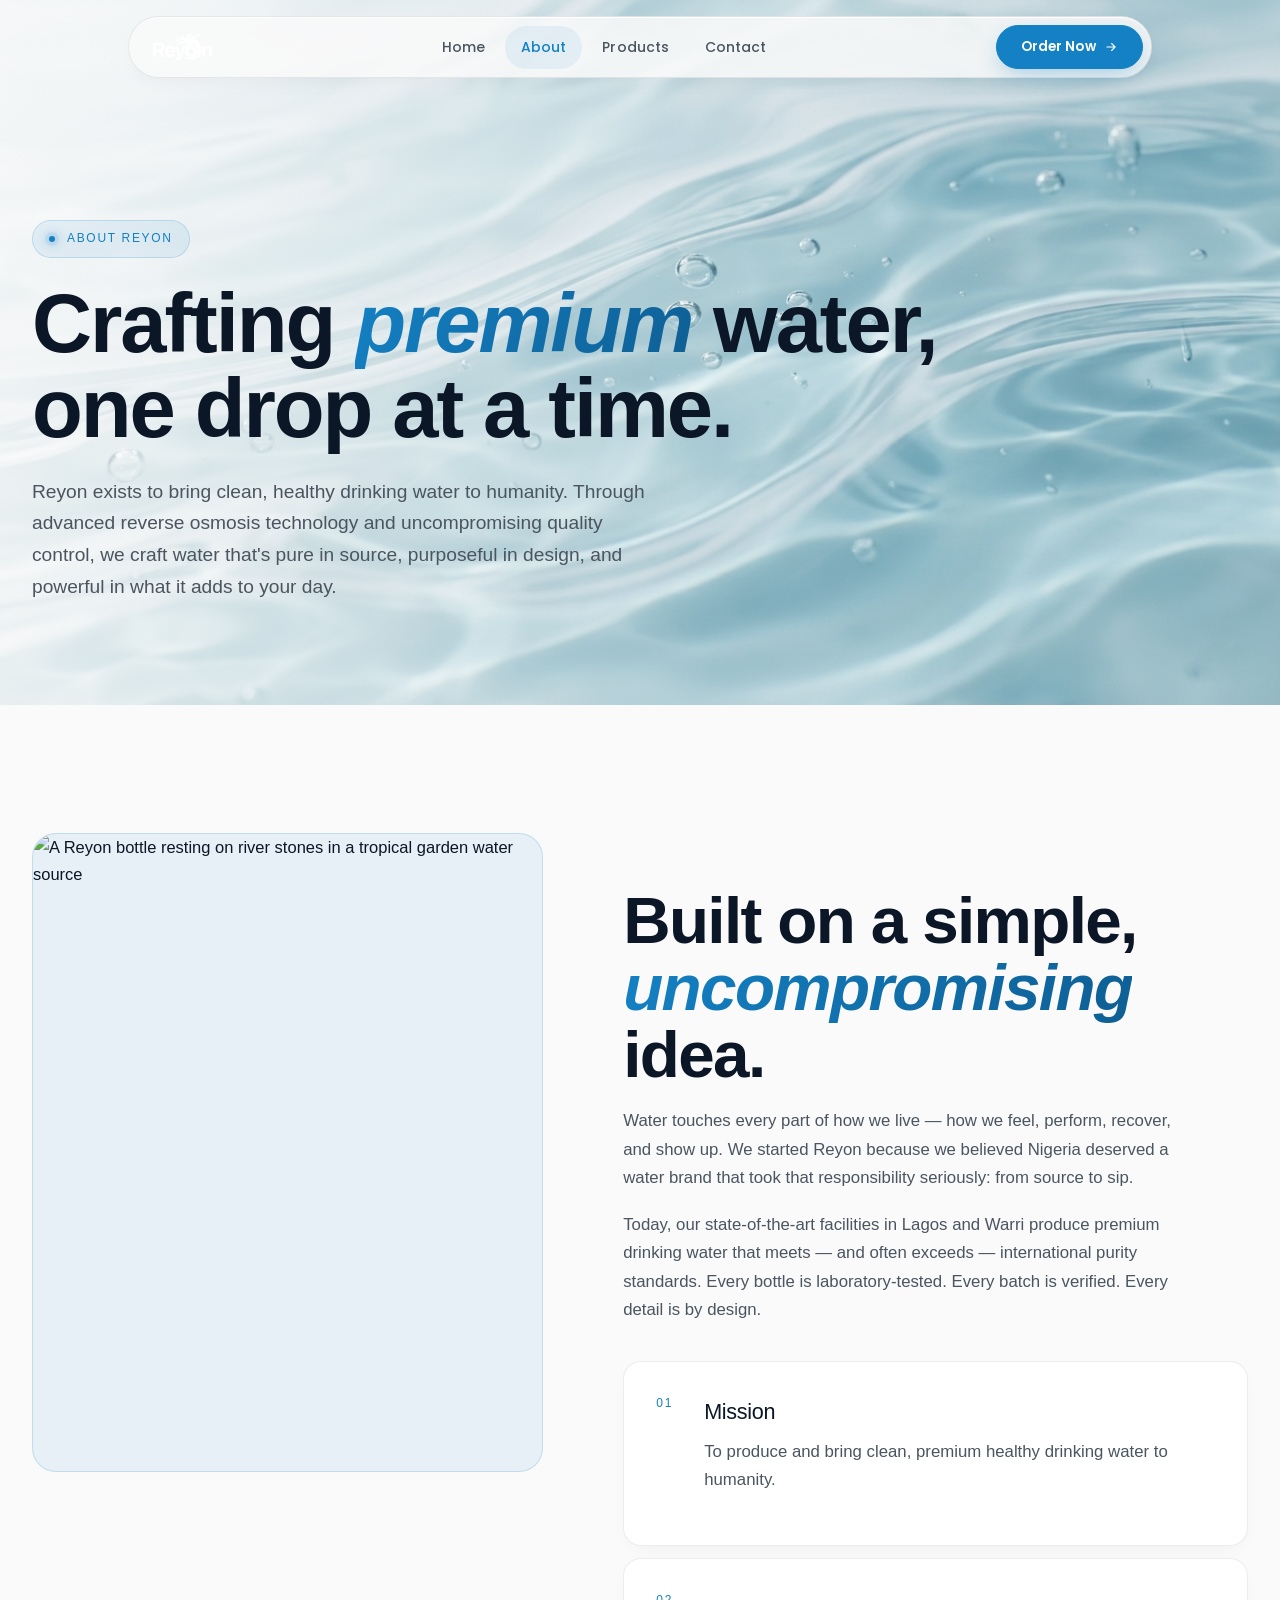
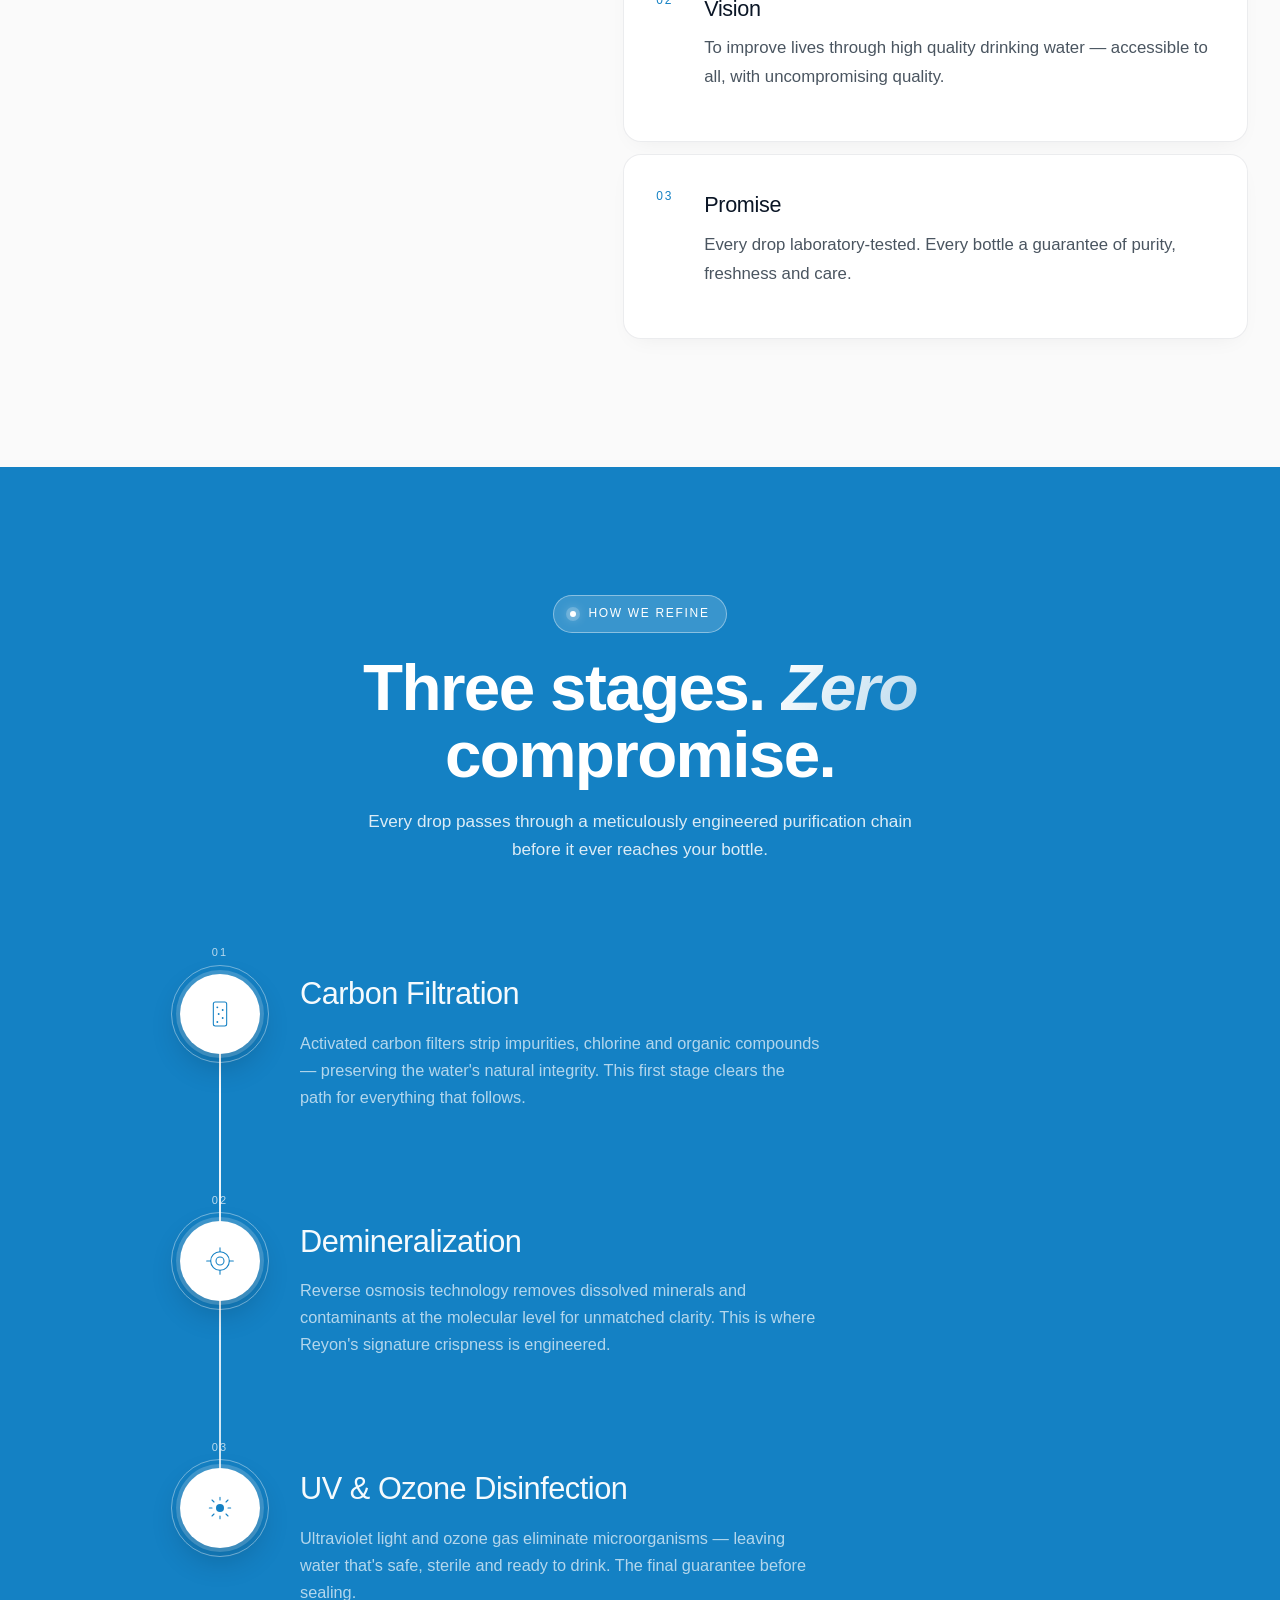
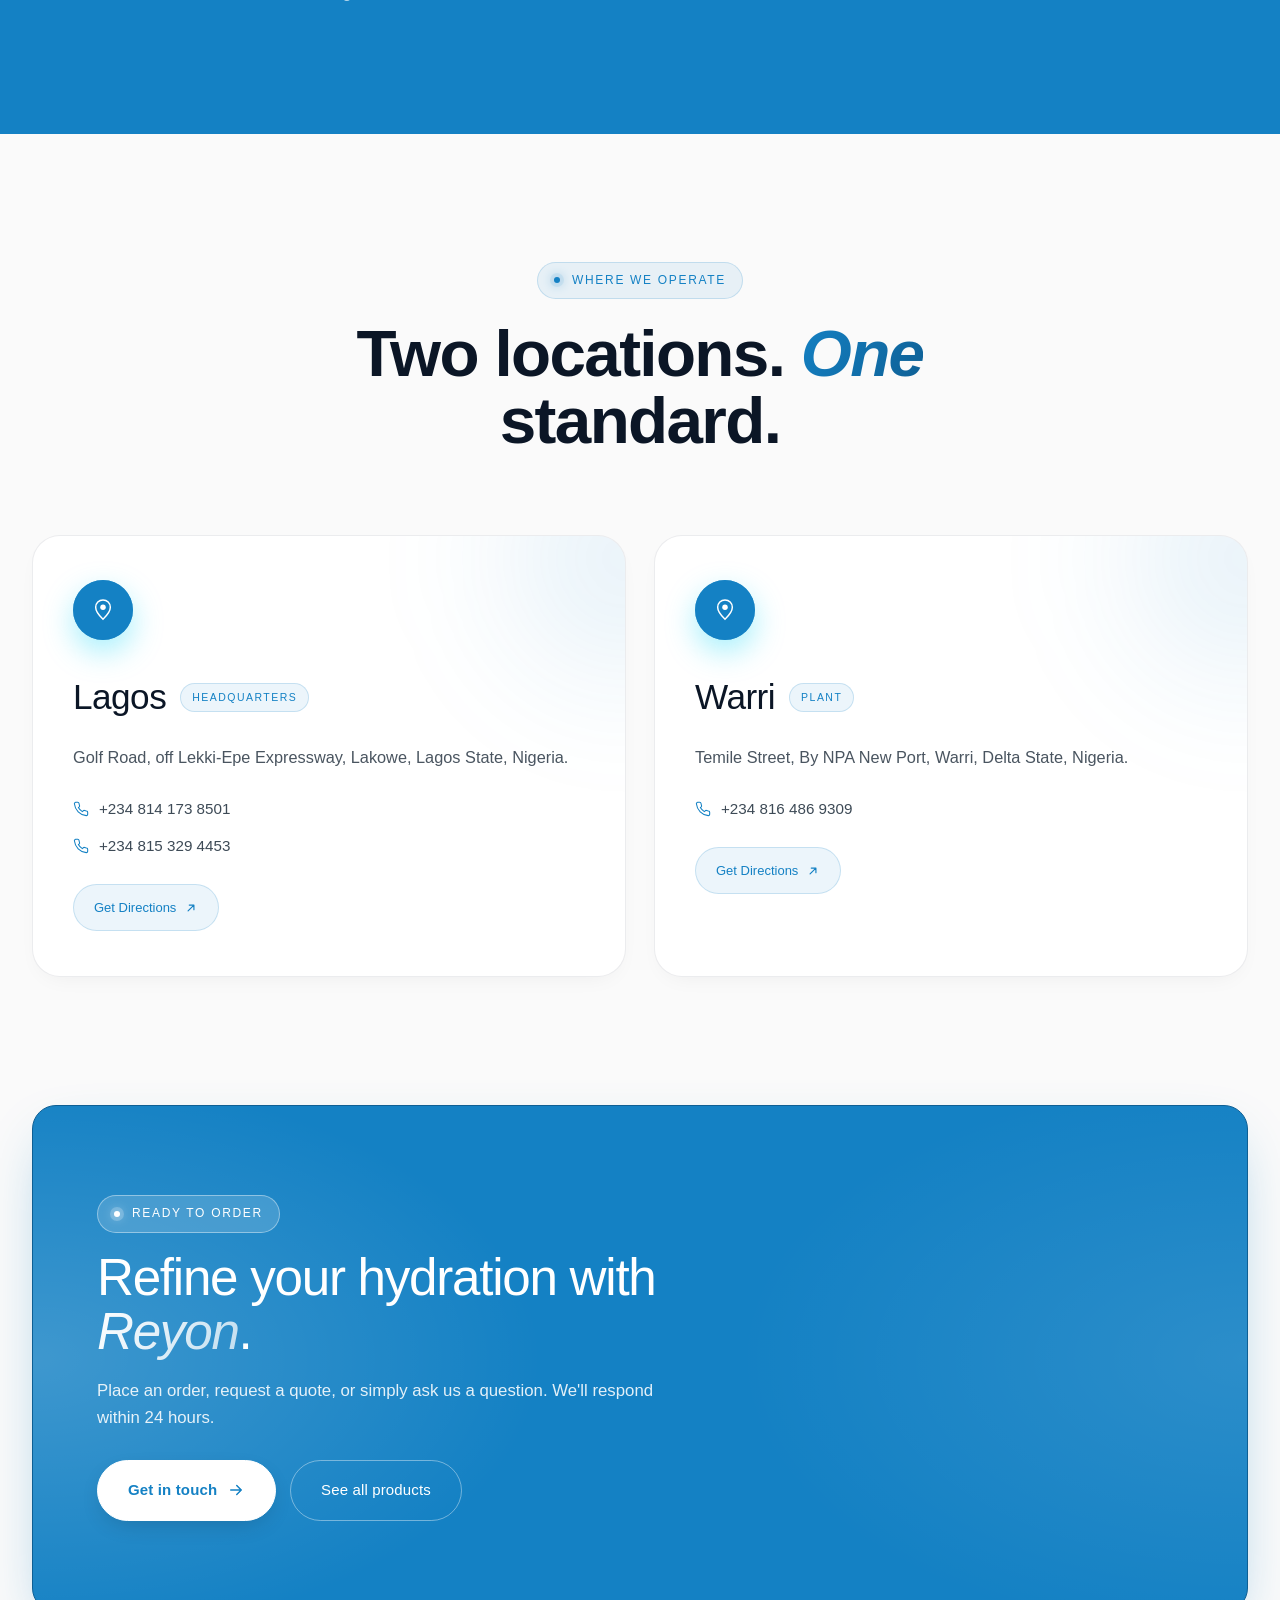
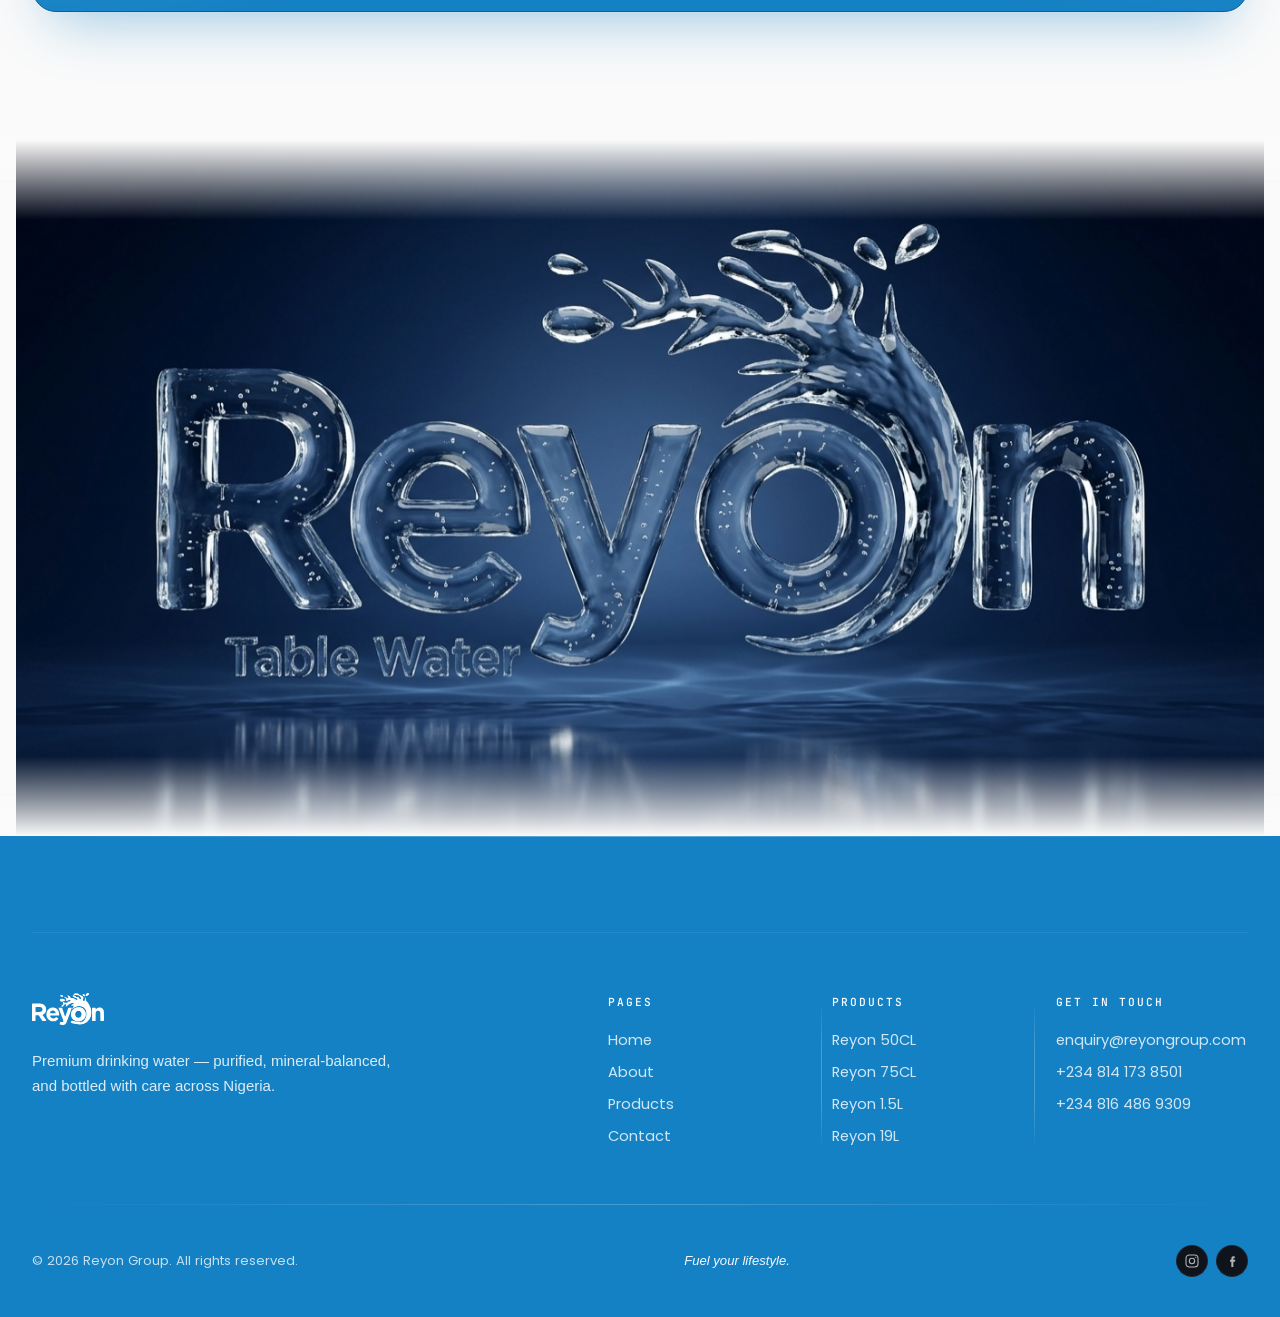
==== commit eb6fdf2e: "About page hero: full-bleed water-surface image (Option 3) New asset - assets/img/about-hero.png: ca" ====
--- a/about.html
+++ b/about.html
@@ -60,10 +60,15 @@
   <main>
 
     <!-- Page hero -->
-    <section class="page-hero">
+    <section class="page-hero page-hero--image">
       <div class="page-hero__bg" aria-hidden="true">
-        <div class="hero__mesh"></div>
-        <div class="hero__grid"></div>
+        <img class="page-hero__img"
+             src="assets/img/about-hero.png"
+             alt=""
+             loading="eager"
+             fetchpriority="high"
+             width="1920" height="1080" />
+        <div class="page-hero__overlay"></div>
       </div>
       <div class="container">
         <span class="eyebrow eyebrow--light reveal" data-reveal>
--- a/assets/css/style.css
+++ b/assets/css/style.css
@@ -5096,10 +5096,21 @@
     var(--white);
 }
 
-/* HERO — image full-bleed; headline sits in the container's natural left zone */
+/* HERO — image full-bleed; headline sits at the SAME left position as
+   the page-hero on About / Products / Contact (i.e. at .container's
+   natural left edge: ~320px from viewport edge at 1920px) */
 .hero--liquid { background: var(--white); }
 .hero__overlay { background: linear-gradient(95deg, rgba(255, 255, 255, 0.6) 0%, rgba(255, 255, 255, 0.25) 24%, transparent 50%); }
 .hero__caustics { display: none; }
+
+/* Force hero__content to behave like a default .container (matches About) */
+.hero--slider .hero__slide .container.hero__content,
+.hero .container.hero__content {
+  max-width: var(--container) !important;
+  width: auto !important;
+  margin: 0 auto !important;
+  padding: 0 var(--space-32) !important;
+}
 
 /* Title / lede / CTAs constrained so they never run into the bottle on the right */
 .hero__title, .hero__lede, .hero__cta { max-width: min(620px, 100%); }
@@ -5429,3 +5440,358 @@
 /* Wow moment — bright */
 .wow-overlay { background: linear-gradient(180deg, var(--white) 0%, var(--brand-soft) 100%) !important; }
 .wow-overlay__bg { background: transparent !important; }
+
+/* =========================================================
+   ABOUT page-hero with full-bleed water image
+   ========================================================= */
+.page-hero--image {
+  position: relative;
+  isolation: isolate;
+  overflow: hidden;
+  background: var(--white) !important;
+  min-height: 60vh;
+  min-height: 60svh;
+}
+.page-hero--image .page-hero__bg {
+  position: absolute !important;
+  inset: 0 !important;
+  z-index: -1 !important;
+  background: none !important;
+}
+.page-hero__img {
+  width: 100% !important;
+  height: 100% !important;
+  object-fit: cover !important;
+  object-position: center center !important;
+  display: block !important;
+}
+.page-hero--image .page-hero__overlay {
+  position: absolute;
+  inset: 0;
+  pointer-events: none;
+  /* Soft white veil on the LEFT third only — keeps the water visible
+     while giving the headline real contrast */
+  background: linear-gradient(95deg,
+    rgba(250, 250, 250, 0.85) 0%,
+    rgba(250, 250, 250, 0.55) 28%,
+    rgba(250, 250, 250, 0.20) 55%,
+    transparent 80%);
+}
+.page-hero--image .container { position: relative; z-index: 1; }
+
+/* Keep ink-dark text inside (high contrast on the white overlay) */
+.page-hero--image .page-hero__title { color: var(--text-dark) !important; }
+.page-hero--image .page-hero__lede { color: var(--text-grey) !important; }
+
+/* Mobile: stronger top-down white veil so type stays readable on smaller viewports */
+@media (max-width: 760px) {
+  .page-hero--image .page-hero__overlay {
+    background: linear-gradient(180deg,
+      rgba(250, 250, 250, 0.92) 0%,
+      rgba(250, 250, 250, 0.65) 35%,
+      rgba(250, 250, 250, 0.30) 70%,
+      transparent 100%);
+  }
+  .page-hero--image { min-height: 70vh; min-height: 70svh; }
+}
+
+/* =========================================================
+   PROMISE logo image — solid white card so the logo's
+   white background blends cleanly (no harsh edge)
+   ========================================================= */
+.promise__media {
+  background: var(--pure-white) !important;
+  border: 1px solid var(--brand-soft-2) !important;
+  border-radius: var(--radius-3) !important;
+  overflow: hidden !important;
+  box-shadow: 0 24px 60px -20px rgba(20, 129, 196, 0.15) !important;
+  padding: clamp(32px, 6vw, 64px) !important;
+}
+.promise__img {
+  width: 100% !important;
+  height: 100% !important;
+  object-fit: contain !important;
+  filter: none !important;
+  animation: promiseFloat 7s ease-in-out infinite;
+}
+.promise__halo { display: none !important; }
+
+/* =========================================================
+   ABOUT PREVIEW — image on the right column (home page)
+   ========================================================= */
+.about-preview__media {
+  position: relative;
+  aspect-ratio: 4 / 5;
+  border-radius: var(--radius-3);
+  overflow: hidden;
+  background: linear-gradient(135deg, var(--brand-soft), var(--pure-white));
+  border: 1px solid var(--brand-soft-2);
+  box-shadow: 0 24px 50px -16px rgba(20, 129, 196, 0.15);
+}
+.about-preview__img {
+  width: 100%;
+  height: 100%;
+  object-fit: cover;
+  object-position: center center;
+  display: block;
+}
+@media (max-width: 1080px) {
+  .about-preview__media { max-width: 480px; margin: 0 auto; aspect-ratio: 4 / 5; }
+}
+
+/* =========================================================
+   VIDEO eyebrow — force specificity over the universal
+   body .video .eyebrow rule above (which paints brand-on-brand
+   and made "SEE IT IN ACTION" disappear on the blue panel)
+   ========================================================= */
+body .video .eyebrow,
+.video .eyebrow {
+  background: rgba(255, 255, 255, 0.16) !important;
+  border: 1px solid rgba(255, 255, 255, 0.40) !important;
+  color: var(--pure-white) !important;
+}
+body .video .eyebrow__dot,
+.video .eyebrow__dot {
+  background: var(--pure-white) !important;
+  box-shadow: 0 0 0 4px rgba(255, 255, 255, 0.20), 0 0 12px var(--pure-white) !important;
+}
+
+/* Same fix for the .cta-banner blue panel — eyebrow was getting
+   clobbered by the same body-prefixed universal rule */
+body .cta-banner .eyebrow,
+.cta-banner .eyebrow,
+body .cta-banner .eyebrow--light,
+.cta-banner .eyebrow--light {
+  background: rgba(255, 255, 255, 0.16) !important;
+  border: 1px solid rgba(255, 255, 255, 0.40) !important;
+  color: var(--pure-white) !important;
+}
+body .cta-banner .eyebrow__dot,
+.cta-banner .eyebrow__dot {
+  background: var(--pure-white) !important;
+  box-shadow: 0 0 0 4px rgba(255, 255, 255, 0.20), 0 0 12px var(--pure-white) !important;
+}
+
+/* Same fix for the legacy .process blue section on About */
+body .process .eyebrow,
+.process .eyebrow {
+  background: rgba(255, 255, 255, 0.16) !important;
+  border: 1px solid rgba(255, 255, 255, 0.40) !important;
+  color: var(--pure-white) !important;
+}
+body .process .eyebrow__dot,
+.process .eyebrow__dot {
+  background: var(--pure-white) !important;
+  box-shadow: 0 0 0 4px rgba(255, 255, 255, 0.20), 0 0 12px var(--pure-white) !important;
+}
+
+/* =========================================================
+   CTA BANNER (used on About + Products) — solid brand blue
+   plus extra force on .process-flow so it never renders dark
+   ========================================================= */
+
+.cta-banner {
+  background: var(--white) !important;
+  color: var(--text-dark) !important;
+  padding-top: 0 !important;
+}
+.cta-banner__inner {
+  background: var(--brand) !important;
+  border: 1px solid var(--brand-deep) !important;
+  color: var(--pure-white) !important;
+  border-radius: var(--radius-3) !important;
+  box-shadow: 0 24px 60px -20px rgba(20, 129, 196, 0.45) !important;
+  isolation: isolate;
+  overflow: hidden;
+}
+.cta-banner__bg {
+  background:
+    radial-gradient(ellipse 60% 80% at 0% 50%, rgba(255, 255, 255, 0.18), transparent 70%),
+    radial-gradient(ellipse 60% 80% at 100% 50%, rgba(255, 255, 255, 0.10), transparent 70%) !important;
+}
+.cta-banner__title {
+  color: var(--pure-white) !important;
+}
+.cta-banner__title em {
+  background: linear-gradient(120deg, var(--pure-white) 0%, rgba(255, 255, 255, 0.7) 100%) !important;
+  -webkit-background-clip: text !important;
+  background-clip: text !important;
+  color: transparent !important;
+  filter: none !important;
+  font-style: italic !important;
+}
+.cta-banner__lede {
+  color: rgba(255, 255, 255, 0.88) !important;
+}
+.cta-banner .eyebrow,
+.cta-banner .eyebrow--light {
+  background: rgba(255, 255, 255, 0.16) !important;
+  border-color: rgba(255, 255, 255, 0.32) !important;
+  color: var(--pure-white) !important;
+}
+.cta-banner .eyebrow__dot {
+  background: var(--pure-white) !important;
+  box-shadow: 0 0 0 4px rgba(255, 255, 255, 0.20), 0 0 12px var(--pure-white) !important;
+}
+
+/* Buttons inside the blue CTA banner */
+.cta-banner .btn--primary,
+.cta-banner .btn-liquid--gold {
+  background: var(--pure-white) !important;
+  color: var(--brand) !important;
+  border-color: var(--pure-white) !important;
+  box-shadow: 0 8px 24px -8px rgba(0, 0, 0, 0.20) !important;
+}
+.cta-banner .btn--primary:hover,
+.cta-banner .btn-liquid--gold:hover {
+  background: var(--brand-deep) !important;
+  color: var(--pure-white) !important;
+  border-color: var(--brand-deep) !important;
+}
+.cta-banner .btn--ghost,
+.cta-banner .btn-liquid:not(.btn-liquid--gold) {
+  background: transparent !important;
+  color: var(--pure-white) !important;
+  border: 1px solid rgba(255, 255, 255, 0.4) !important;
+  box-shadow: none !important;
+  backdrop-filter: none !important;
+}
+.cta-banner .btn--ghost:hover,
+.cta-banner .btn-liquid:not(.btn-liquid--gold):hover {
+  background: rgba(255, 255, 255, 0.10) !important;
+  border-color: var(--pure-white) !important;
+  color: var(--pure-white) !important;
+}
+
+/* =========================================================
+   PROCESS FLOW (about page + home) — force light so the
+   dark navy v3 base never bleeds through
+   ========================================================= */
+
+.process-flow {
+  background: var(--white) !important;
+  color: var(--text-dark) !important;
+}
+.process-flow__bg {
+  display: none !important;
+}
+.process-flow .section__title { color: var(--text-dark) !important; }
+.process-flow .section__title em {
+  background: linear-gradient(120deg, var(--brand) 0%, var(--brand-deep) 100%) !important;
+  -webkit-background-clip: text !important;
+  background-clip: text !important;
+  color: transparent !important;
+}
+.process-flow .section__lede { color: var(--text-grey) !important; }
+
+/* =========================================================
+   PAGE HERO (about / products / contact) — force bright
+   so any leftover dark gradient is replaced
+   ========================================================= */
+
+.page-hero {
+  background:
+    radial-gradient(ellipse 60% 50% at 70% 30%, rgba(20, 129, 196, 0.18) 0%, transparent 65%),
+    var(--white) !important;
+  color: var(--text-dark) !important;
+}
+.page-hero__title { color: var(--text-dark) !important; }
+.page-hero__title em {
+  background: linear-gradient(120deg, var(--brand) 0%, var(--brand-deep) 100%) !important;
+  -webkit-background-clip: text !important;
+  background-clip: text !important;
+  color: transparent !important;
+}
+.page-hero__lede { color: var(--text-grey) !important; }
+.page-hero__bg .hero__mesh { display: none !important; }
+.page-hero__bg .hero__grid {
+  background-image:
+    linear-gradient(rgba(20, 129, 196, 0.04) 1px, transparent 1px),
+    linear-gradient(90deg, rgba(20, 129, 196, 0.04) 1px, transparent 1px) !important;
+}
+
+/* =========================================================
+   LEGACY .process (about page) — solid brand blue moment
+   The about page uses the older v2 .process class, not the
+   home page's .process-flow. This was never repainted.
+   ========================================================= */
+
+.process {
+  background: var(--brand) !important;
+  color: var(--pure-white) !important;
+  padding: clamp(80px, 10vw, 160px) 0 !important;
+  position: relative !important;
+  overflow: hidden !important;
+}
+.process__bg { display: none !important; }
+
+/* Eyebrow + section head on blue */
+.process .eyebrow,
+.process .eyebrow--light {
+  background: rgba(255, 255, 255, 0.16) !important;
+  border-color: rgba(255, 255, 255, 0.32) !important;
+  color: var(--pure-white) !important;
+}
+.process .eyebrow__dot {
+  background: var(--pure-white) !important;
+  box-shadow: 0 0 0 4px rgba(255, 255, 255, 0.20), 0 0 12px var(--pure-white) !important;
+}
+.process .section__title { color: var(--pure-white) !important; }
+.process .section__title em {
+  background: linear-gradient(120deg, var(--pure-white) 0%, rgba(255, 255, 255, 0.7) 100%) !important;
+  -webkit-background-clip: text !important;
+  background-clip: text !important;
+  color: transparent !important;
+  filter: none !important;
+}
+.process .section__lede { color: rgba(255, 255, 255, 0.85) !important; }
+
+/* Connecting rail + animated water flow — white on blue */
+.process__rail {
+  background: rgba(255, 255, 255, 0.18) !important;
+}
+.process__rail-fill {
+  background: linear-gradient(180deg, var(--pure-white), rgba(255, 255, 255, 0.7)) !important;
+  box-shadow: 0 0 20px rgba(255, 255, 255, 0.6) !important;
+}
+
+/* Stage cards on blue background */
+.step__num {
+  color: rgba(255, 255, 255, 0.7) !important;
+}
+.step__icon {
+  background: var(--pure-white) !important;
+  color: var(--brand) !important;
+  box-shadow: 0 0 0 4px rgba(255, 255, 255, 0.18), 0 12px 30px rgba(0, 0, 0, 0.18) !important;
+}
+.step__icon::before,
+.step__icon::after {
+  border-color: rgba(255, 255, 255, 0.4) !important;
+}
+.step__title { color: var(--pure-white) !important; }
+.step__text { color: rgba(255, 255, 255, 0.85) !important; }
+
+/* Old-style buttons on About + Products pages — repaint to brand */
+.btn--primary {
+  background: var(--brand) !important;
+  color: var(--pure-white) !important;
+  border-color: var(--brand) !important;
+  box-shadow: 0 8px 24px -8px rgba(20, 129, 196, 0.45) !important;
+}
+.btn--primary:hover {
+  background: var(--brand-deep) !important;
+  border-color: var(--brand-deep) !important;
+}
+.btn--ghost {
+  background: var(--pure-white) !important;
+  color: var(--brand) !important;
+  border: 1px solid var(--brand-soft-3) !important;
+  box-shadow: 0 8px 22px -12px rgba(20, 129, 196, 0.30) !important;
+  backdrop-filter: none !important;
+  -webkit-backdrop-filter: none !important;
+}
+.btn--ghost:hover {
+  background: var(--brand) !important;
+  color: var(--pure-white) !important;
+  border-color: var(--brand) !important;
+}
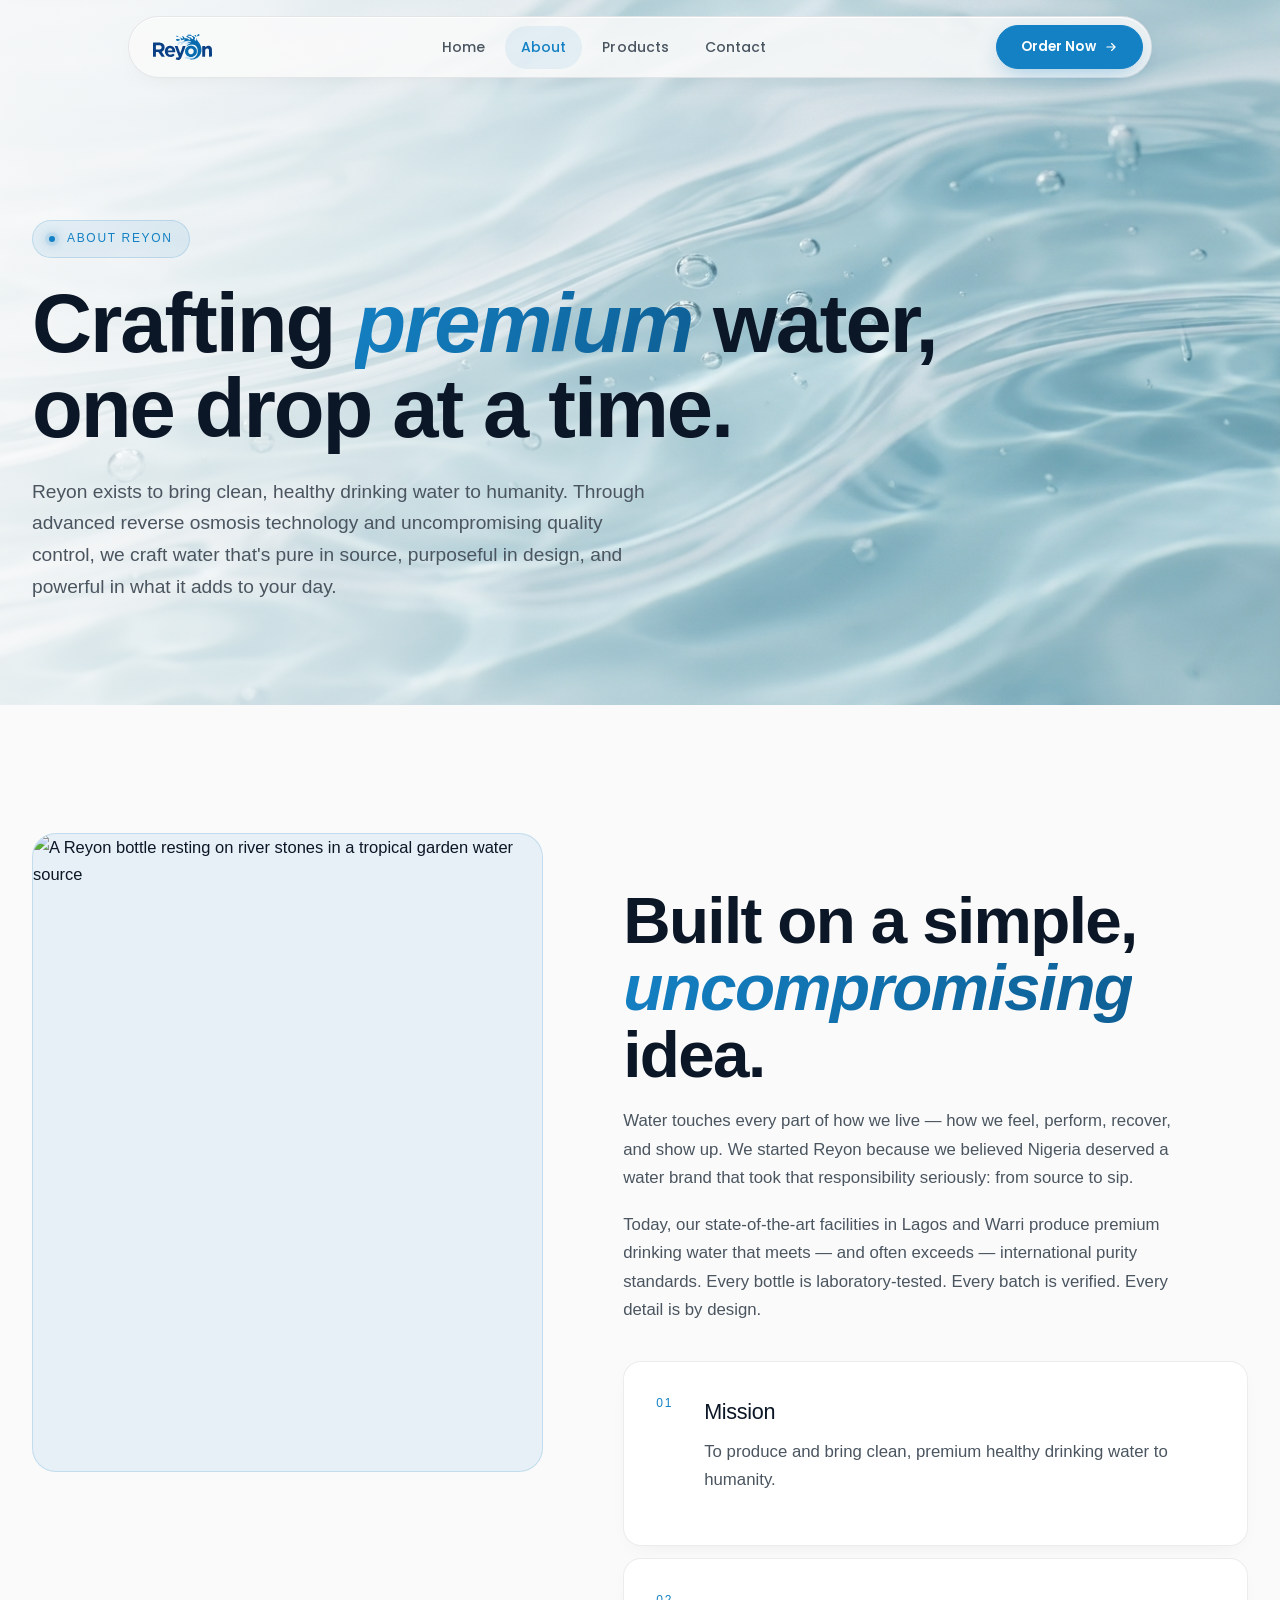
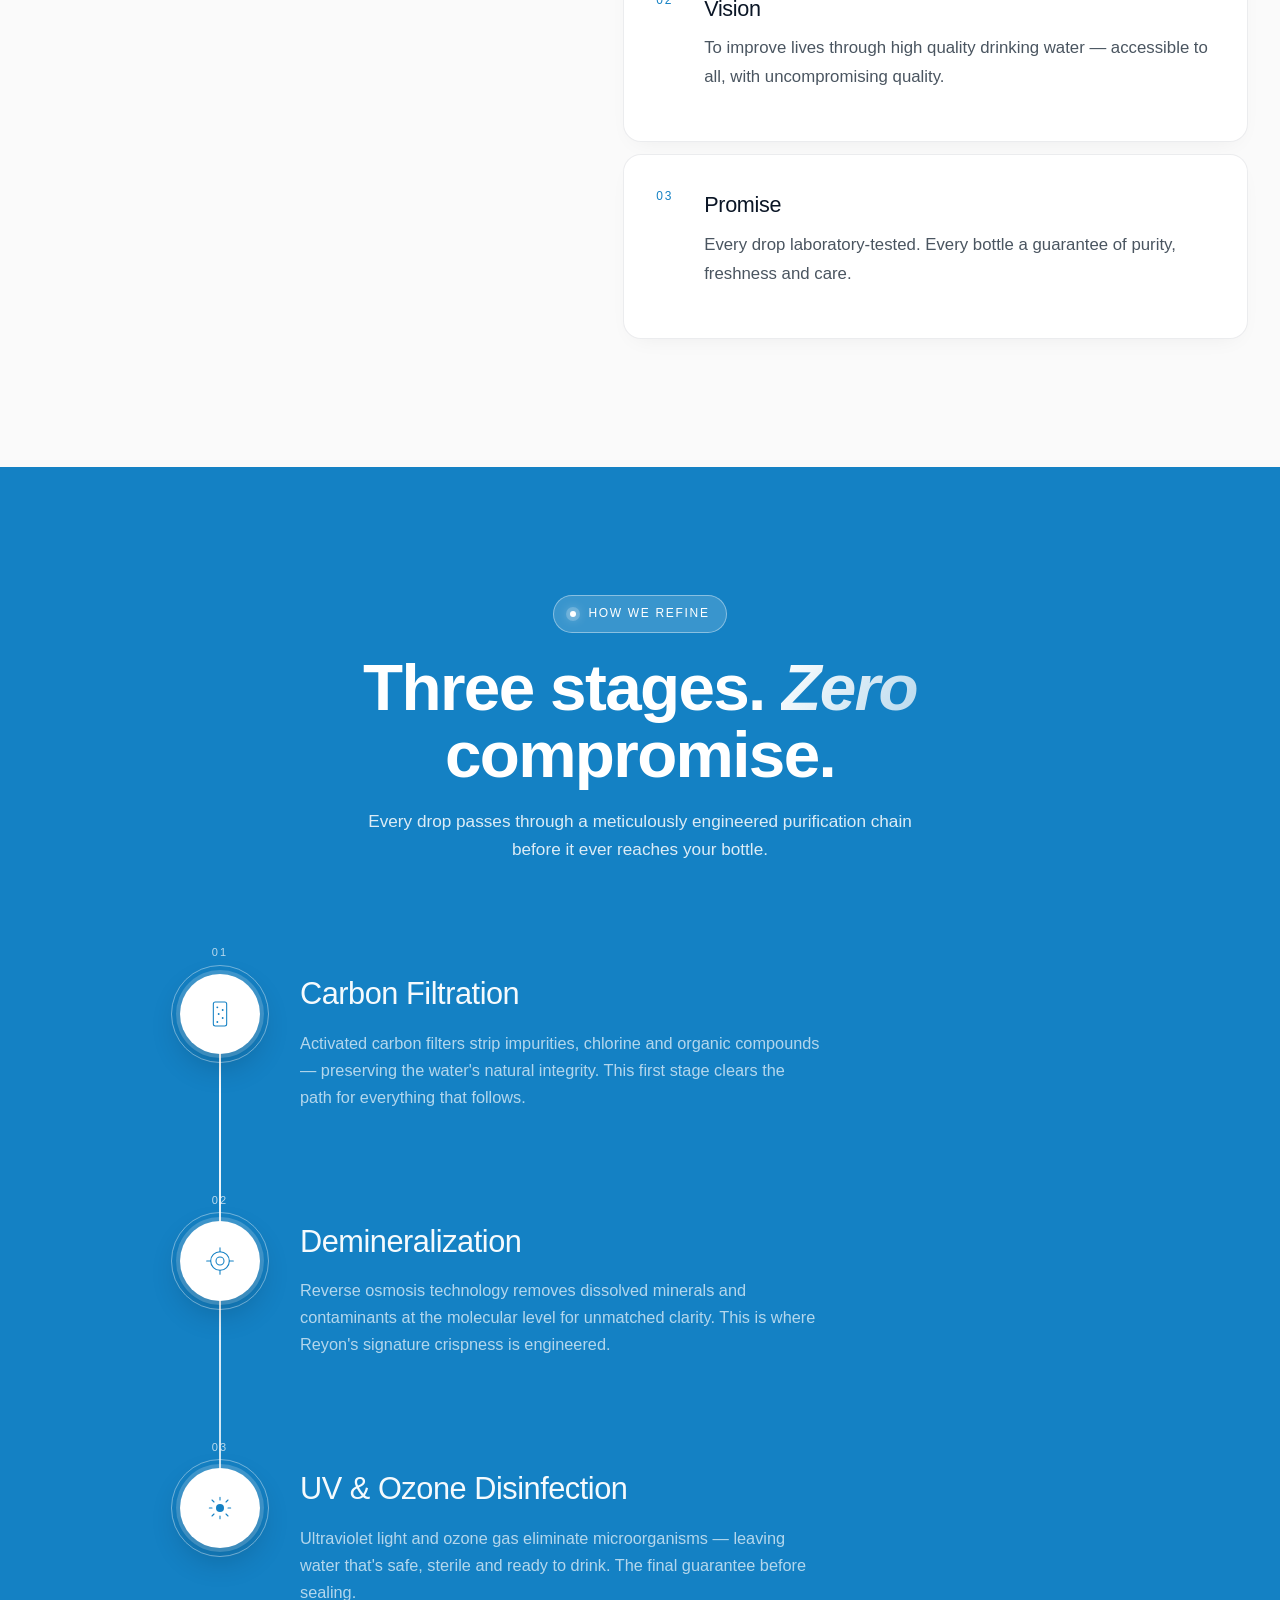
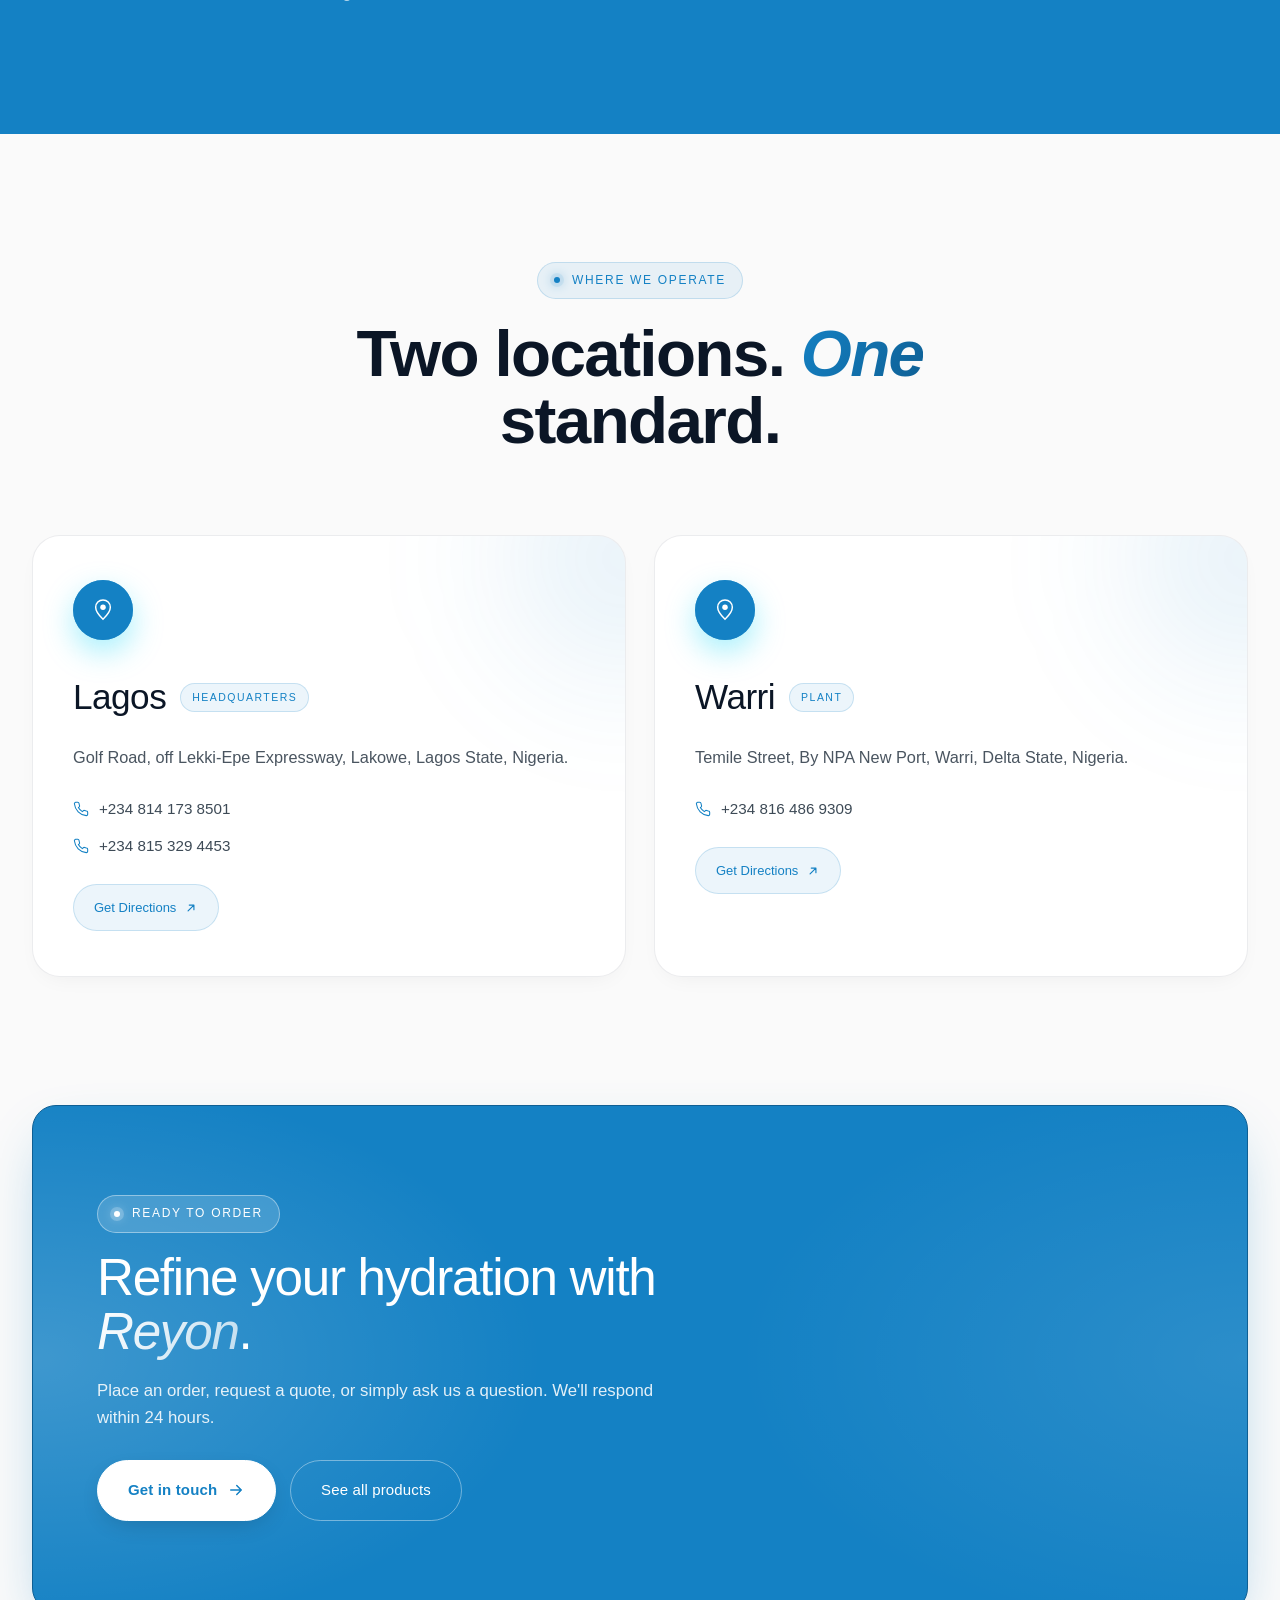
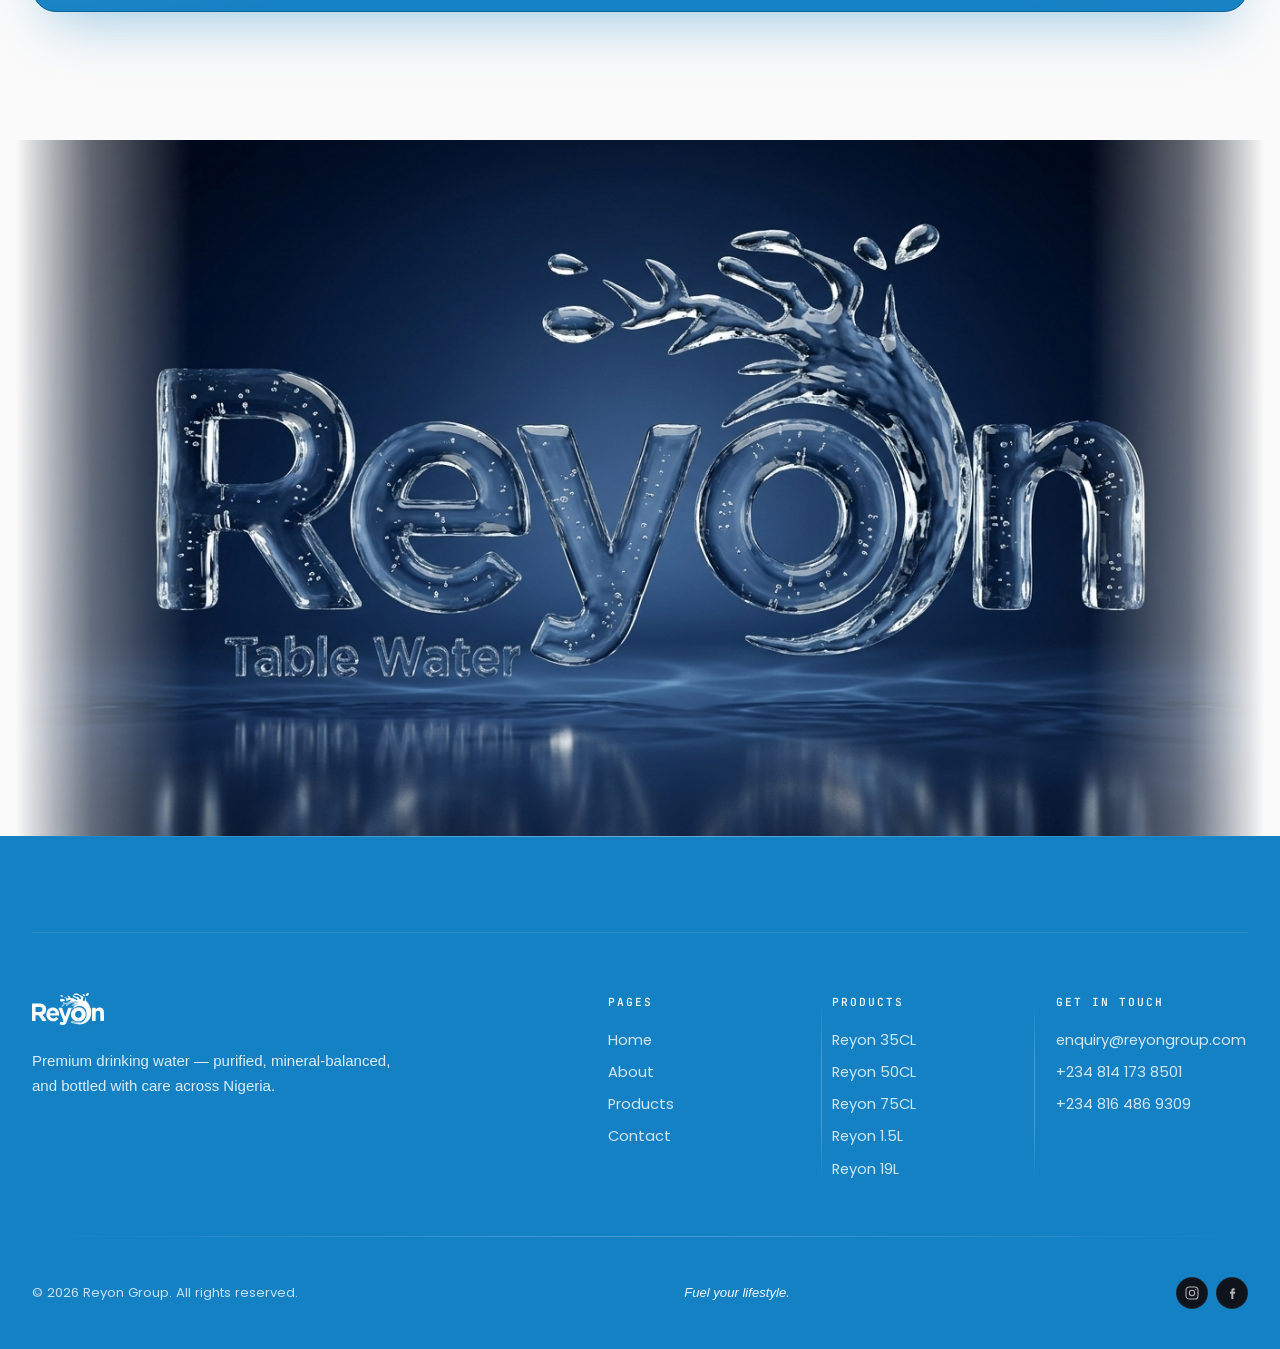
==== commit 4e64fede: "New brand logo + favicon, white-variant footer logo, 35CL product, edge-faded wordmark - Logo + favi" ====
--- a/about.html
+++ b/about.html
@@ -306,7 +306,7 @@
       <div class="footer__top">
         <div class="footer__brand">
           <div class="footer__logo">
-            <img class="footer__brand-logo" src="assets/img/logo.svg" alt="Reyon" width="140" height="42" />
+            <img class="footer__brand-logo" src="assets/img/logo-white.svg" alt="Reyon" width="140" height="42" />
           </div>
           <p>Premium drinking water — purified, mineral-balanced, and bottled with care across Nigeria.</p>
         </div>
@@ -320,6 +320,7 @@
           </div>
           <div class="footer__col">
             <h5>Products</h5>
+            <a href="products.html#reyon-35cl" data-cursor="link">Reyon 35CL</a>
             <a href="products.html#reyon-50cl" data-cursor="link">Reyon 50CL</a>
             <a href="products.html#reyon-75cl" data-cursor="link">Reyon 75CL</a>
             <a href="products.html#reyon-1-5l" data-cursor="link">Reyon 1.5L</a>
--- a/assets/css/style.css
+++ b/assets/css/style.css
@@ -3553,9 +3553,12 @@
 }
 .products-glass__grid {
   display: grid;
-  grid-template-columns: repeat(4, 1fr);
-  gap: var(--space-24);
-  position: relative;
+  grid-template-columns: repeat(5, 1fr);
+  gap: var(--space-20, 20px);
+  position: relative;
+}
+@media (max-width: 1280px) {
+  .products-glass__grid { grid-template-columns: repeat(3, 1fr); }
 }
 .product-card {
   display: flex;
@@ -5313,9 +5316,28 @@
 .products-page .product-detail__index { color: var(--brand) !important; }
 
 .logotype { background: var(--white) !important; }
-.logotype::before { background: linear-gradient(180deg, var(--white) 0%, transparent 100%) !important; }
-.logotype::after { background: linear-gradient(0deg, var(--white) 0%, transparent 100%) !important; }
-.logotype__img { filter: none !important; mix-blend-mode: normal !important; }
+.logotype::before { display: none !important; }
+.logotype::after { display: none !important; }
+.logotype__img {
+  filter: none !important;
+  mix-blend-mode: normal !important;
+  /* Fade the LEFT and RIGHT edges of the wordmark image into the white
+     page bg so there is no visible rectangular boundary. */
+  -webkit-mask-image: linear-gradient(90deg,
+    transparent 0%,
+    rgba(0, 0, 0, 0.6) 6%,
+    #000 14%,
+    #000 86%,
+    rgba(0, 0, 0, 0.6) 94%,
+    transparent 100%) !important;
+  mask-image: linear-gradient(90deg,
+    transparent 0%,
+    rgba(0, 0, 0, 0.6) 6%,
+    #000 14%,
+    #000 86%,
+    rgba(0, 0, 0, 0.6) 94%,
+    transparent 100%) !important;
+}
 
 .story__pillars .pillar__num { color: var(--brand) !important; }
 .story__visual {
@@ -5418,9 +5440,9 @@
 }
 .footer.footer--liquid .footer__credit { color: rgba(255, 255, 255, 0.95) !important; }
 
-/* Footer brand logo: invert so it reads on blue */
+/* Footer brand logo: served as logo-white.svg, no filter needed */
 .footer.footer--liquid .footer__brand-logo {
-  filter: brightness(0) invert(1);
+  filter: none;
 }
 
 /* Footer social pills on blue: white surface with brand-blue icon */
@@ -5440,6 +5462,128 @@
 /* Wow moment — bright */
 .wow-overlay { background: linear-gradient(180deg, var(--white) 0%, var(--brand-soft) 100%) !important; }
 .wow-overlay__bg { background: transparent !important; }
+
+/* =========================================================
+   FINAL POLISH — sharp headline + clean mobile + sharp images
+   ========================================================= */
+
+/* 1. HERO HEADLINE — kill the residual text-shadow halo so it
+   reads as crisp as the About page hero (which has no shadow) */
+.hero__title,
+.hero__title em,
+.hero__lede {
+  text-shadow: none !important;
+}
+.hero__title em {
+  filter: none !important;
+}
+/* Force the heaviest Poppins weight to actually render */
+.hero__title {
+  font-weight: 600 !important;
+  letter-spacing: -0.03em !important;
+  line-height: 1.0 !important;
+  -webkit-font-smoothing: antialiased;
+  -moz-osx-font-smoothing: grayscale;
+  text-rendering: optimizeLegibility;
+}
+.hero__title em {
+  font-weight: 600 !important;
+  font-style: italic !important;
+}
+
+/* 2. IMAGES — ensure no residual filter survives anywhere; add
+   browser hint to prefer crisp rendering on scaled images */
+.hero__image,
+.process-stage__media img,
+.product-card__media img,
+.about-preview__img,
+.story__img,
+.promise__img,
+.page-hero__img,
+.logotype__img {
+  filter: none !important;
+  mix-blend-mode: normal !important;
+  image-rendering: -webkit-optimize-contrast;
+  image-rendering: crisp-edges;
+  /* For modern browsers: prefer high-quality scaling */
+  image-rendering: auto;
+}
+
+/* 3. MOBILE — clean alignment for hero on small viewports */
+@media (max-width: 760px) {
+  /* Hero slide: top-aligned with reasonable padding so headline
+     doesn't crash into the nav, lede has room, buttons fit */
+  .hero--slider .hero__slide {
+    padding: clamp(110px, 22vw, 140px) 0 clamp(140px, 22vw, 180px) !important;
+    align-items: flex-start !important;
+  }
+  /* Container override for mobile — proper 24px gutter */
+  .hero--slider .hero__slide .container.hero__content,
+  .hero .container.hero__content {
+    padding: 0 var(--space-24) !important;
+  }
+  /* Title: scale down properly + tight line-height */
+  .hero__title {
+    font-size: clamp(2.4rem, 10vw, 3.6rem) !important;
+    line-height: 1.04 !important;
+    margin-bottom: var(--space-16) !important;
+  }
+  .hero__lede {
+    font-size: 0.96rem !important;
+    line-height: 1.55 !important;
+    max-width: 100% !important;
+    margin-bottom: var(--space-24) !important;
+  }
+  /* Buttons: row layout, both flex 1 1 0 so they share equally */
+  .hero__cta {
+    display: flex !important;
+    flex-direction: row !important;
+    flex-wrap: nowrap !important;
+    gap: var(--space-12) !important;
+    width: 100% !important;
+    max-width: 100% !important;
+  }
+  .hero__cta .btn-liquid,
+  .hero__cta .btn-liquid--gold {
+    flex: 1 1 0 !important;
+    min-width: 0 !important;
+    padding: var(--space-12) var(--space-16) !important;
+    font-size: 0.84rem !important;
+    white-space: nowrap !important;
+  }
+  /* Credentials pill: compact center-row at the bottom */
+  .hero__credentials {
+    bottom: clamp(72px, 14vw, 96px) !important;
+    left: var(--space-16) !important;
+    right: var(--space-16) !important;
+    justify-content: center !important;
+    font-size: 0.7rem !important;
+    padding: var(--space-8) var(--space-16) !important;
+    flex-wrap: wrap !important;
+    gap: var(--space-8) !important;
+  }
+  /* Slider nav: center-bottom on mobile */
+  .hero__nav {
+    right: 50% !important;
+    transform: translateX(50%) !important;
+    bottom: var(--space-16) !important;
+    padding: 6px 8px !important;
+  }
+  .hero__nav-btn {
+    width: 28px !important;
+    height: 28px !important;
+  }
+  .hero__dots { padding: 0 var(--space-8) !important; }
+}
+
+@media (max-width: 460px) {
+  .hero__title { font-size: clamp(2.2rem, 12vw, 2.8rem) !important; }
+  .hero__cta .btn-liquid,
+  .hero__cta .btn-liquid--gold {
+    font-size: 0.78rem !important;
+    padding: var(--space-12) var(--space-12) !important;
+  }
+}
 
 /* =========================================================
    ABOUT page-hero with full-bleed water image
